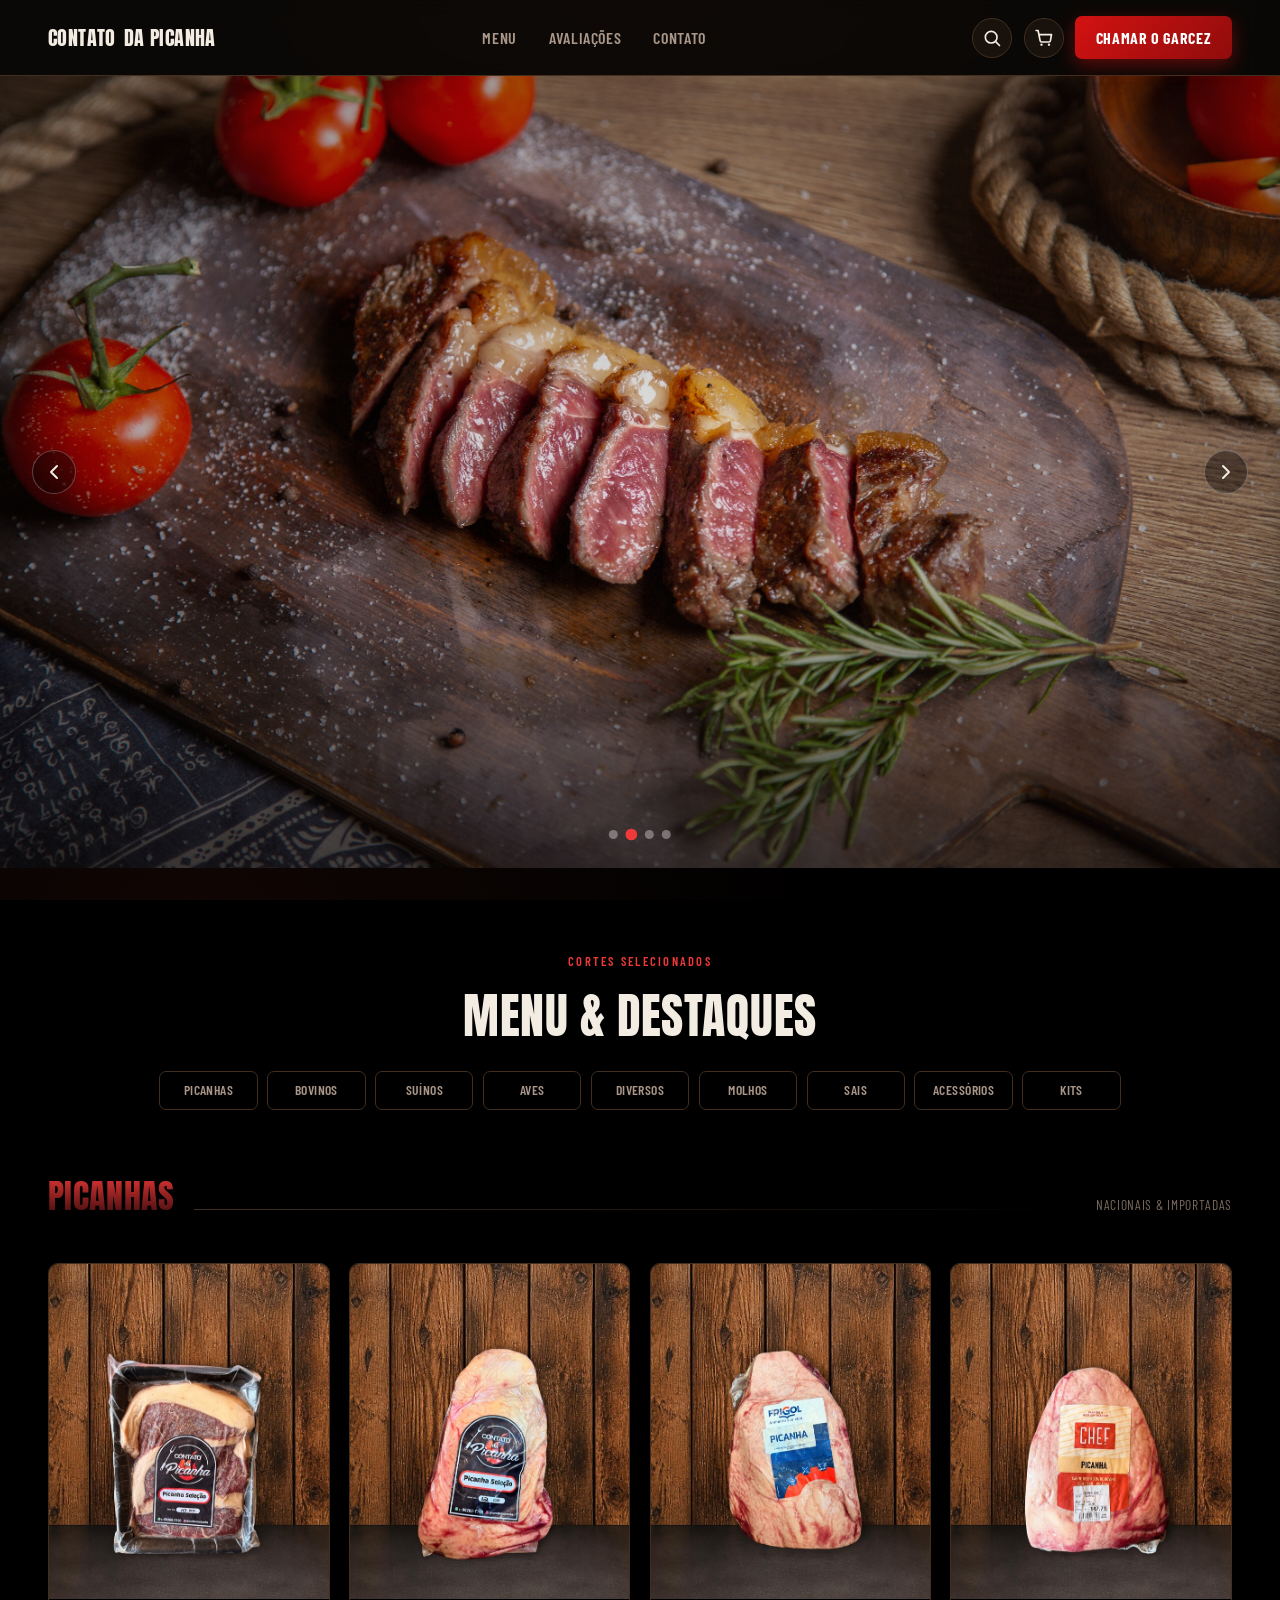
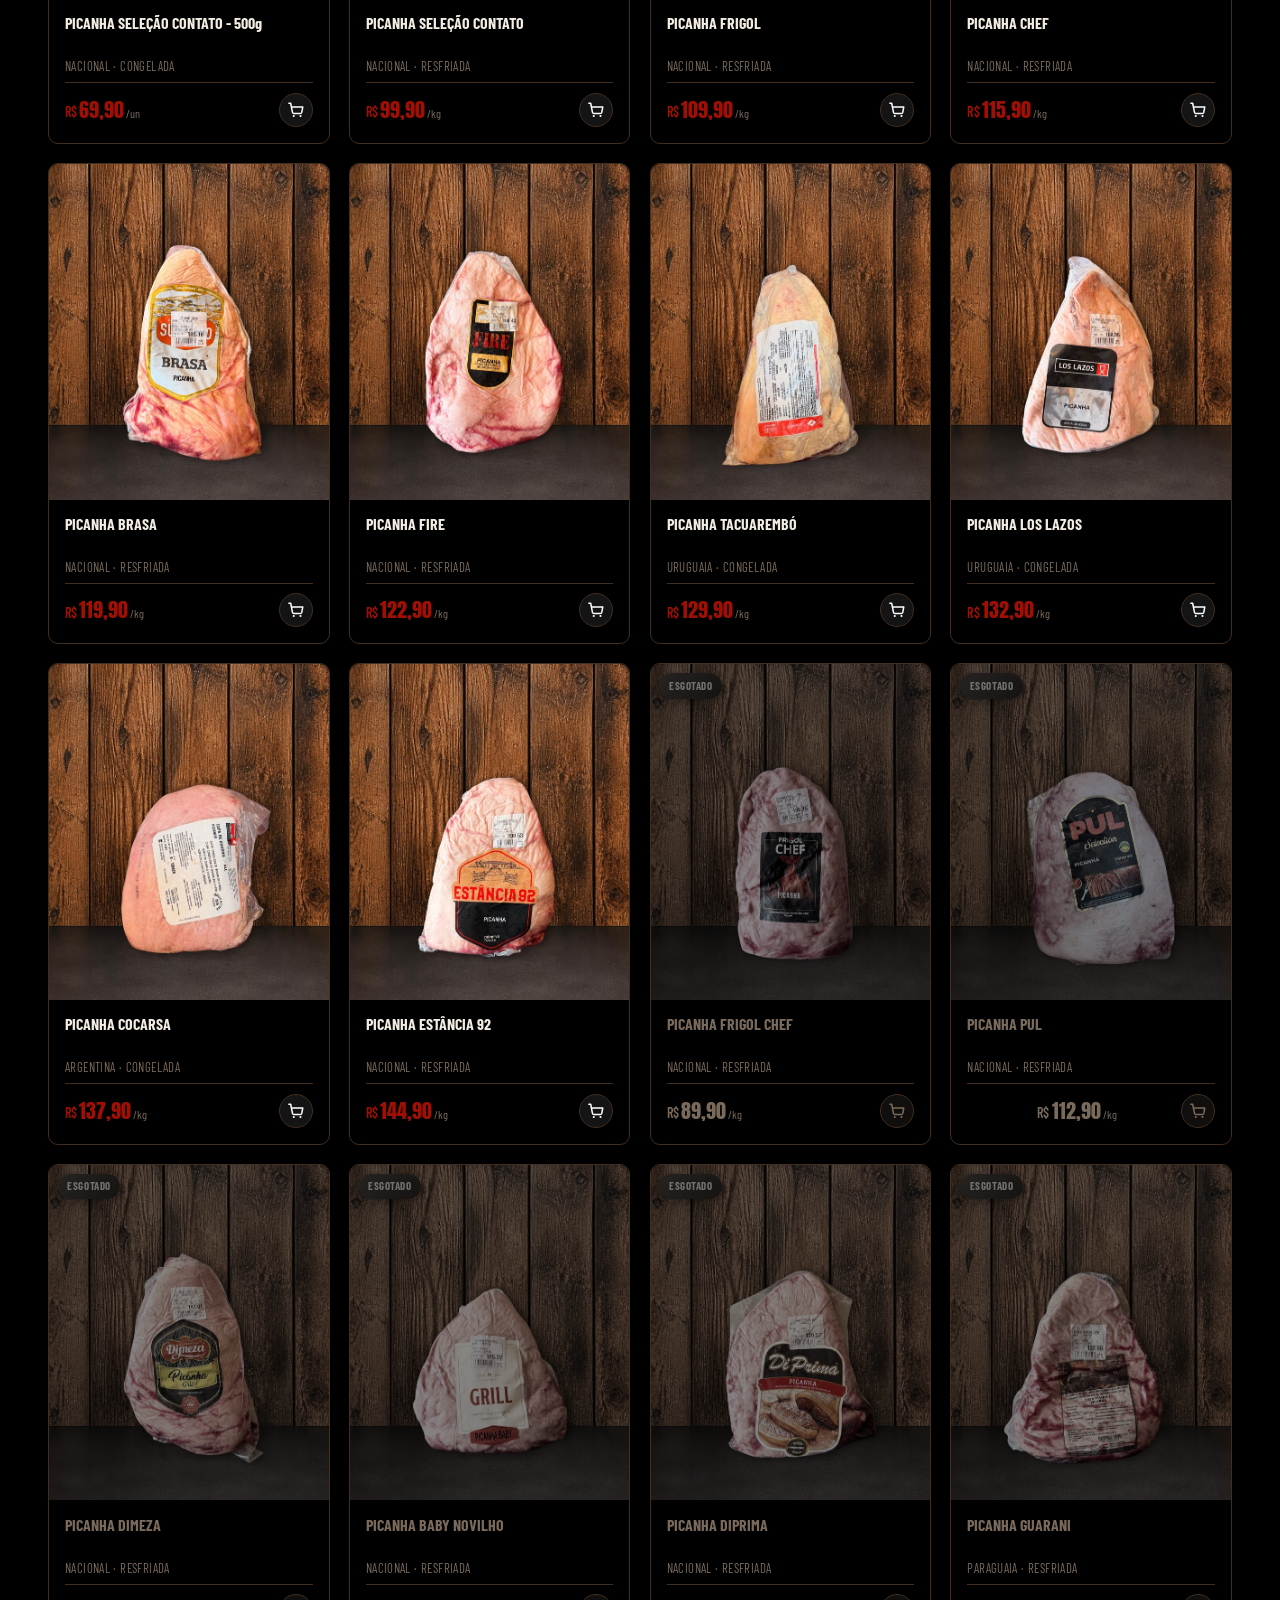
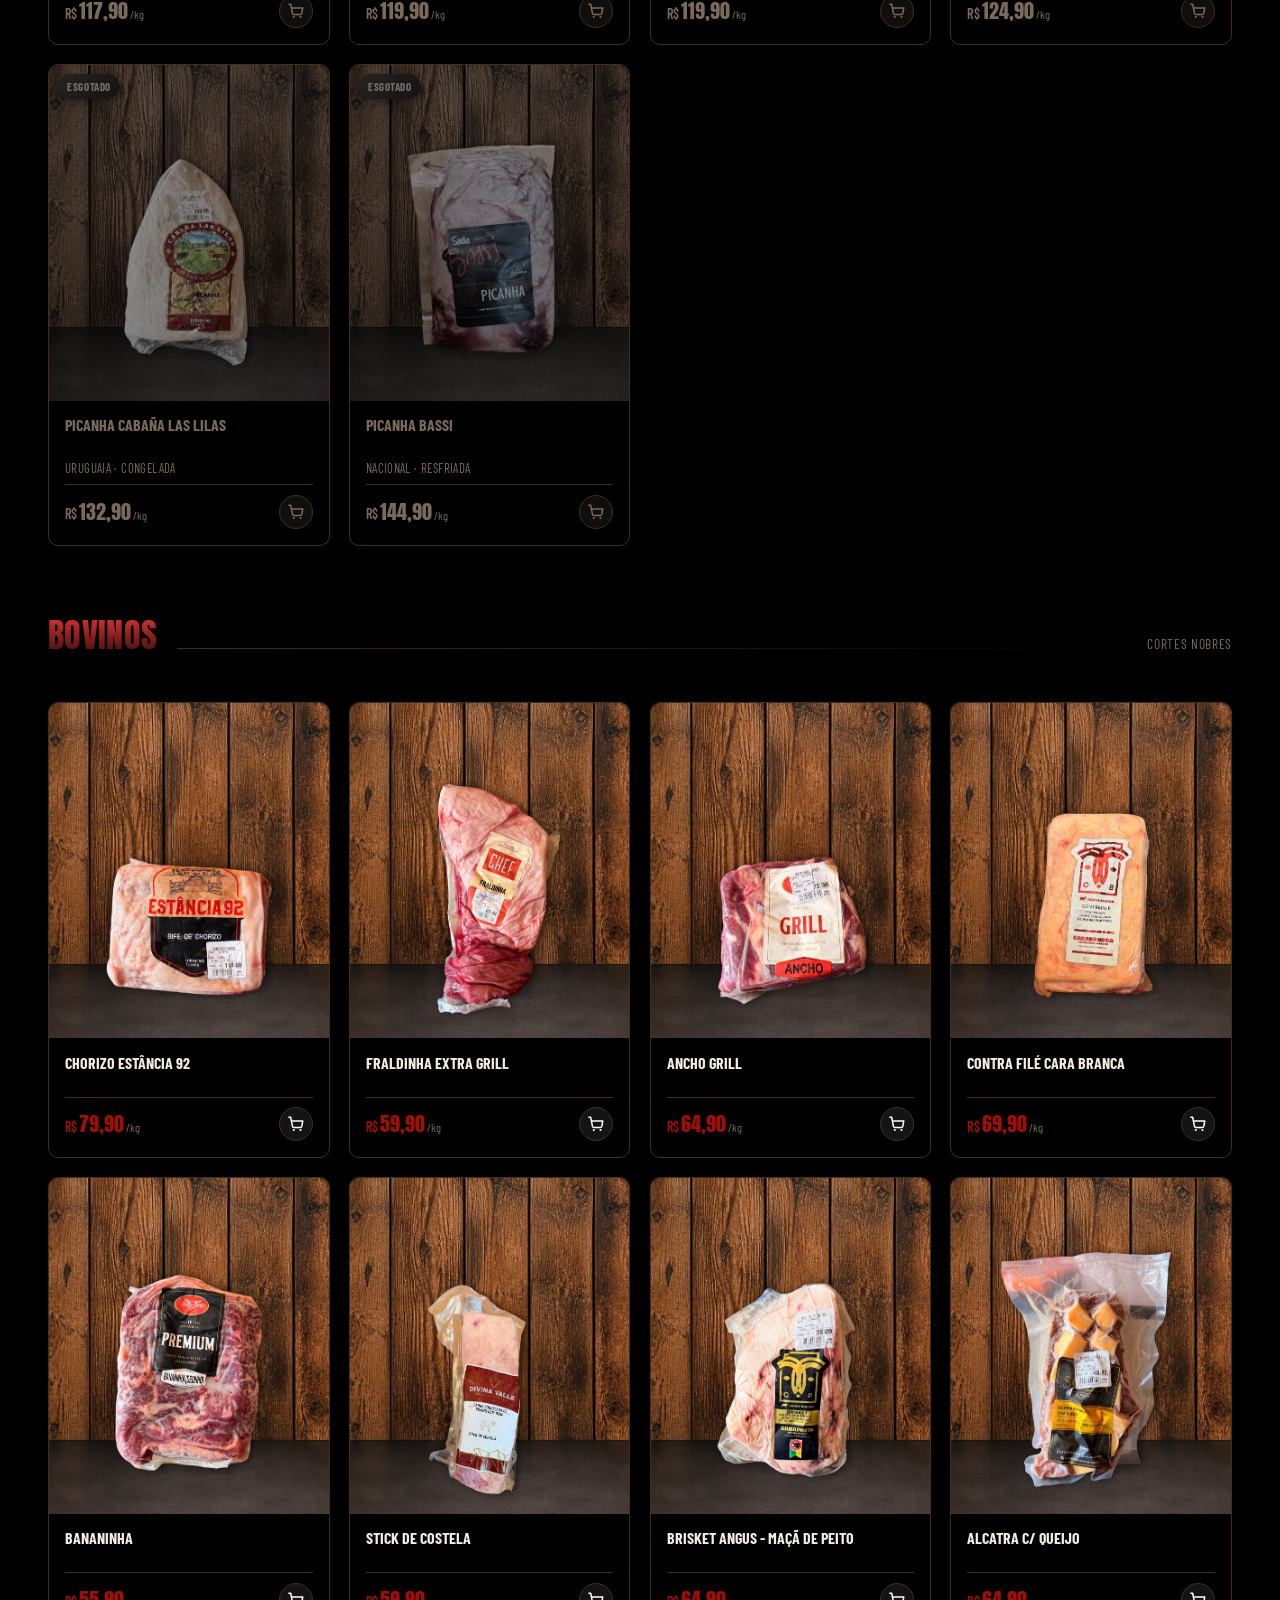
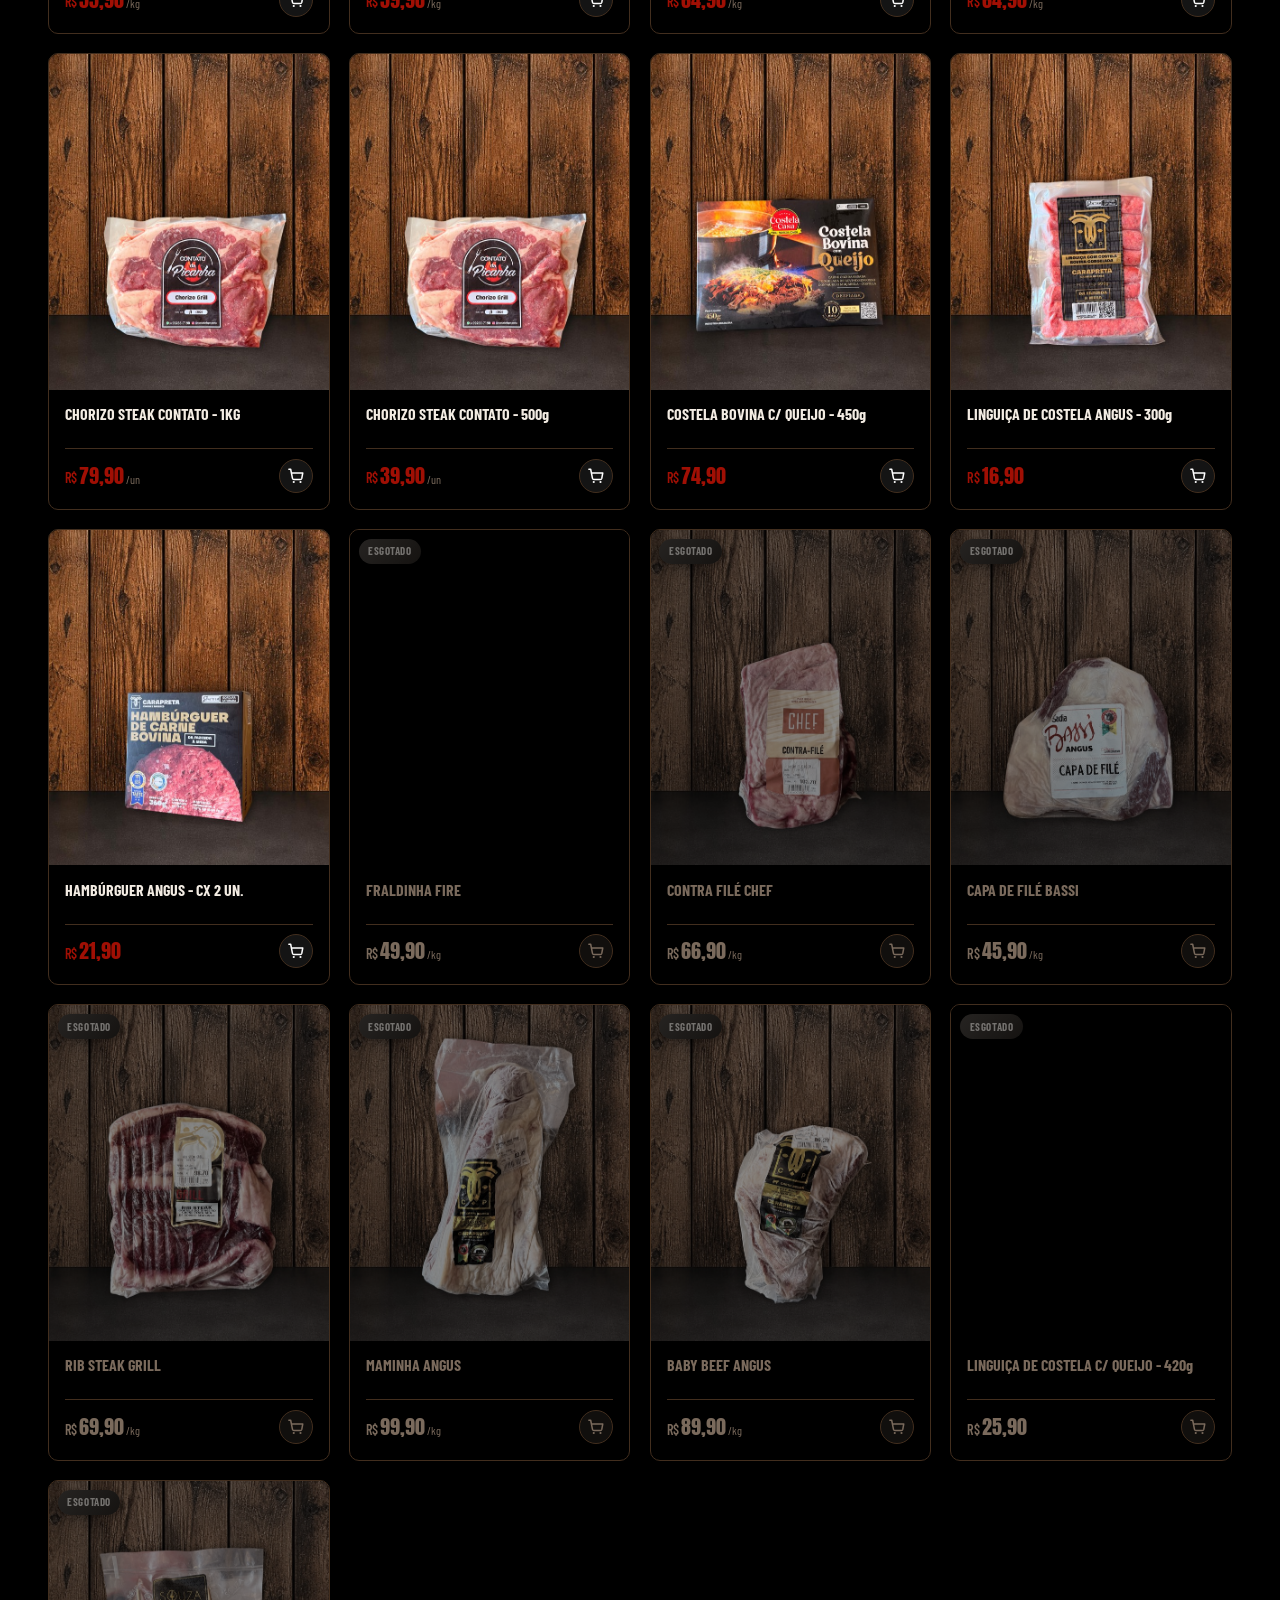
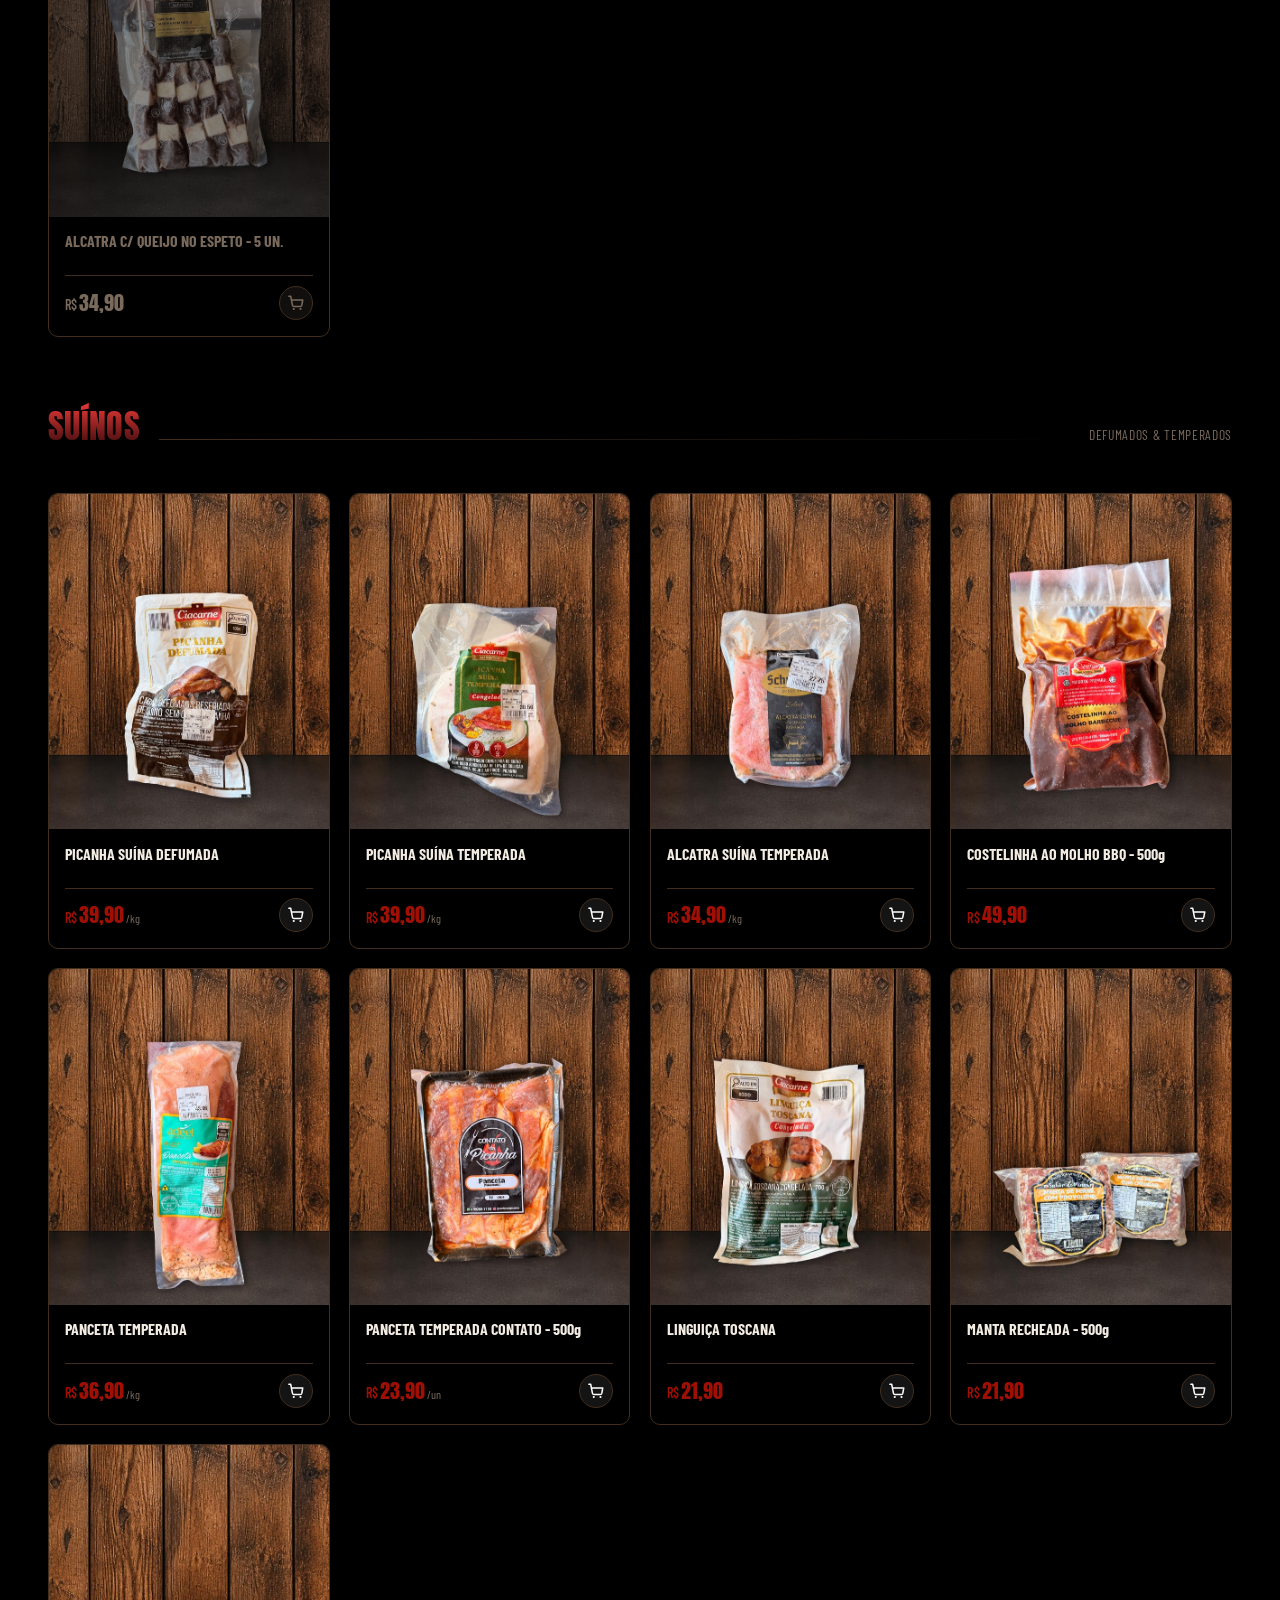
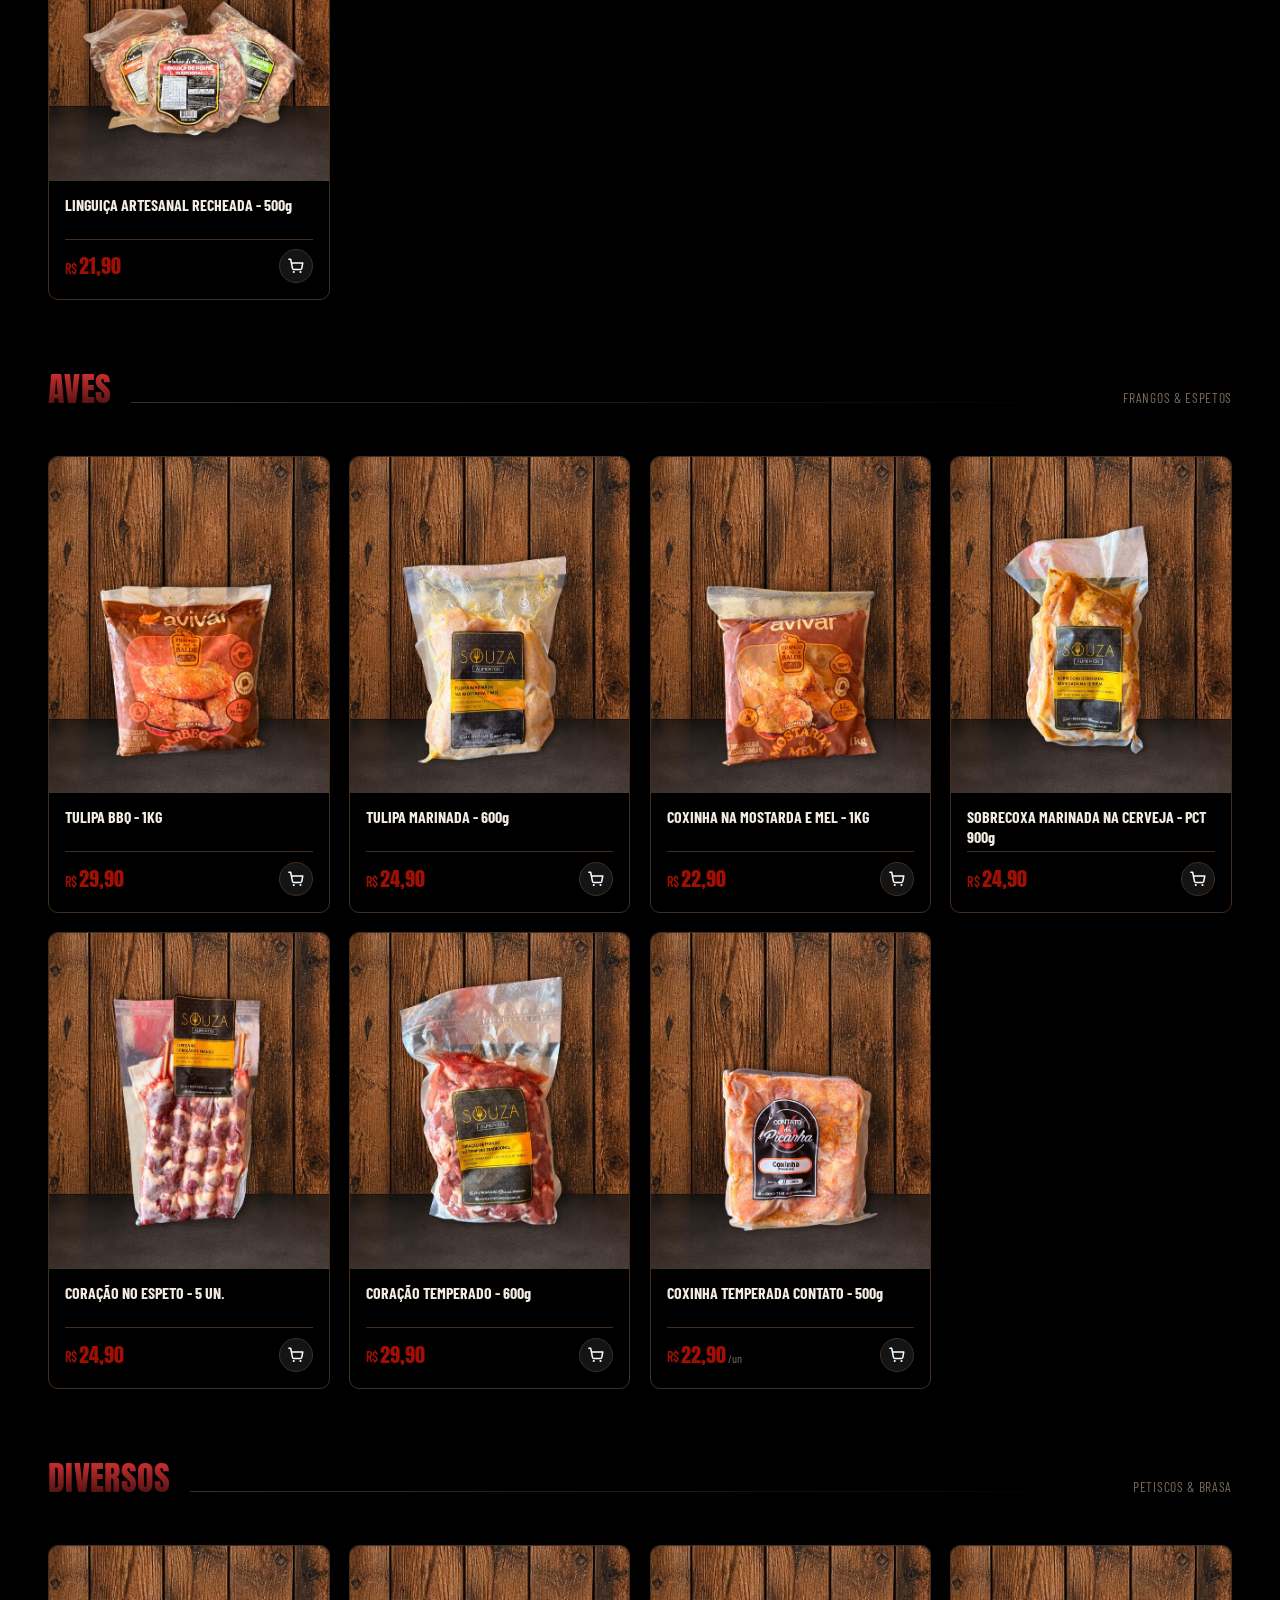
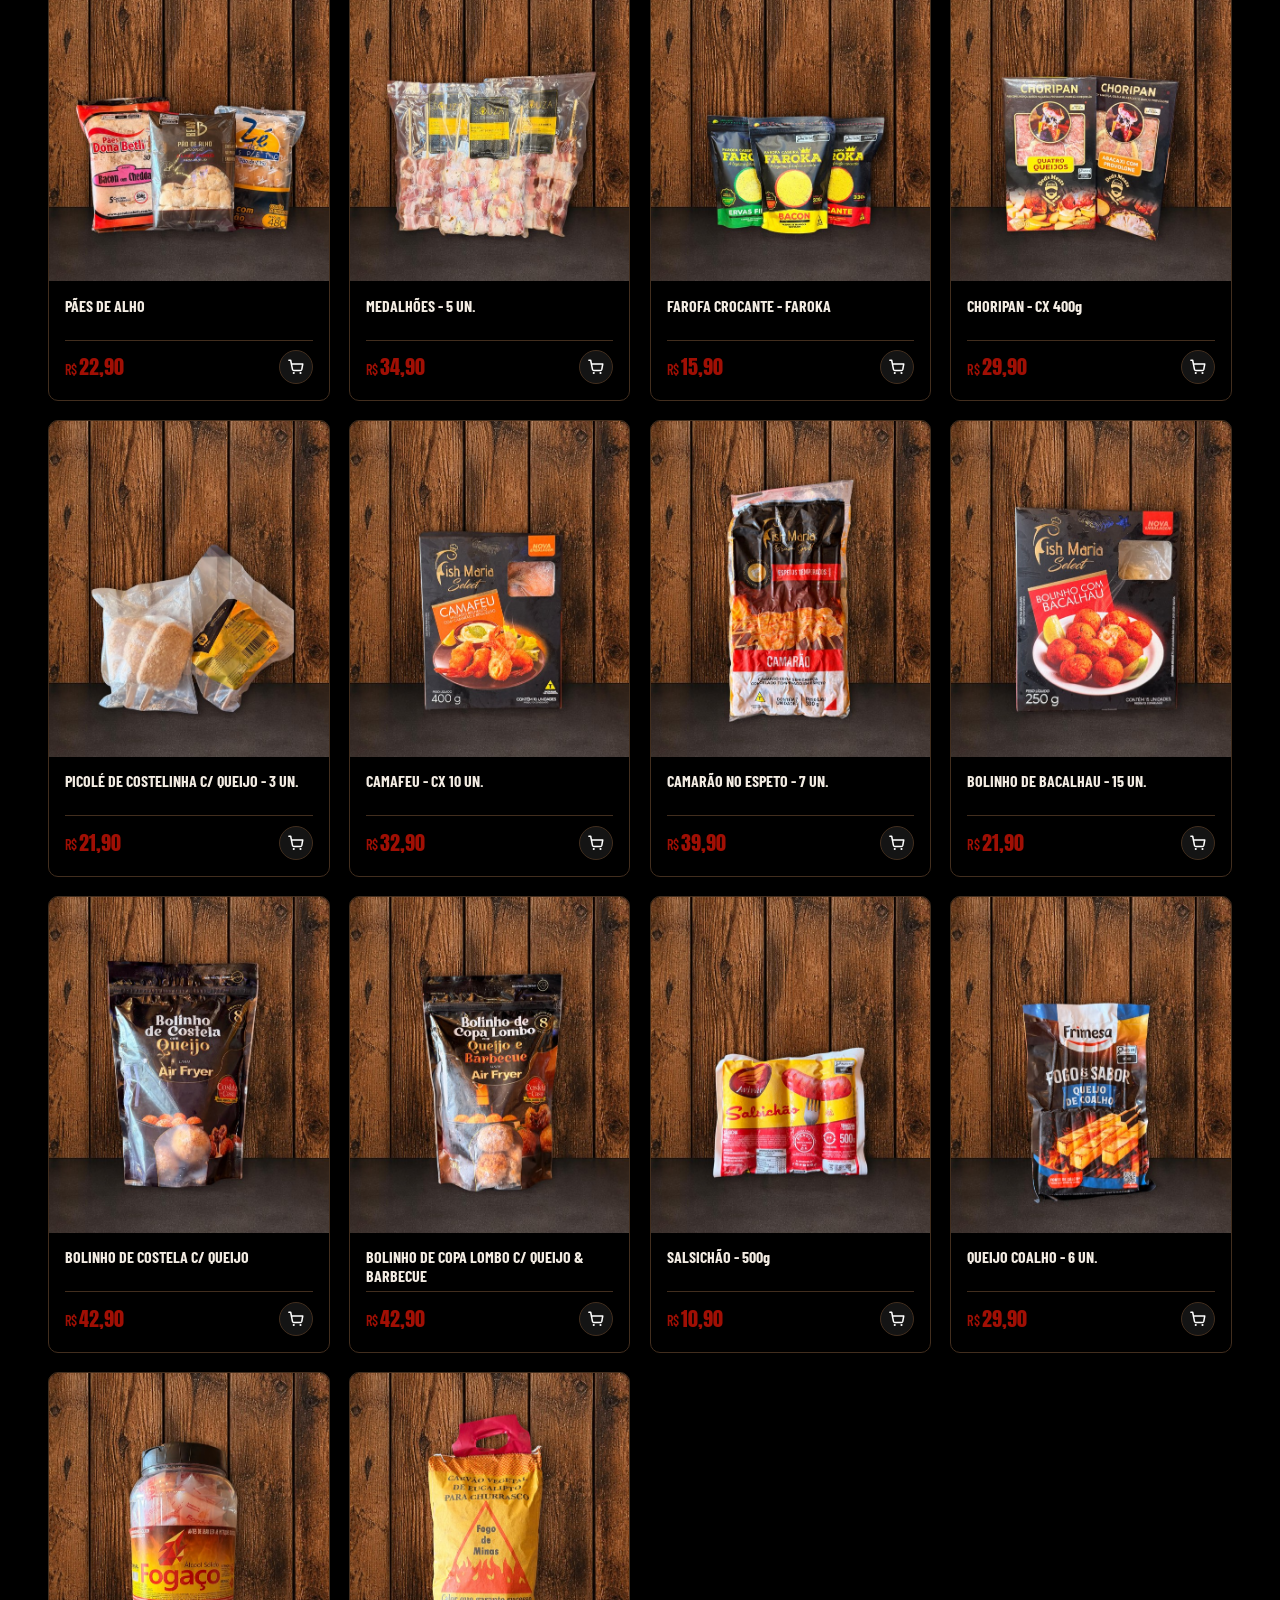
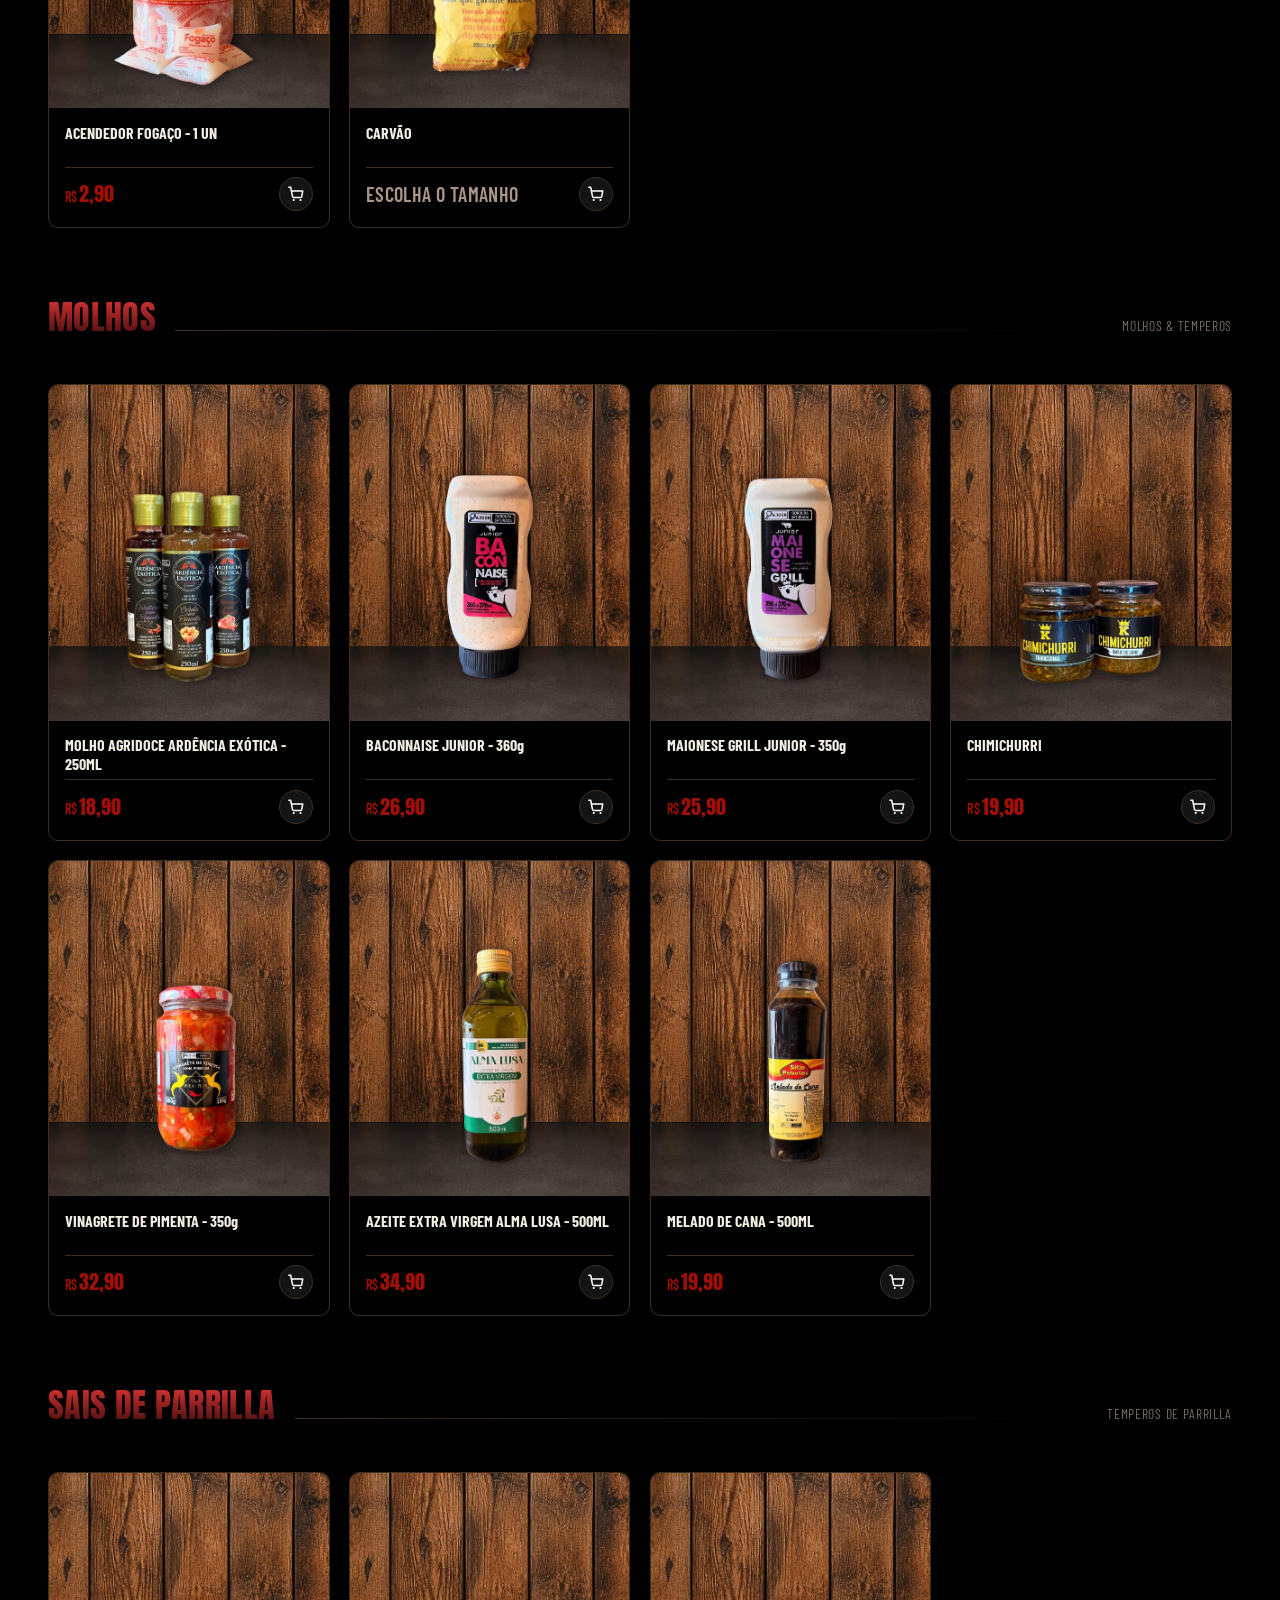
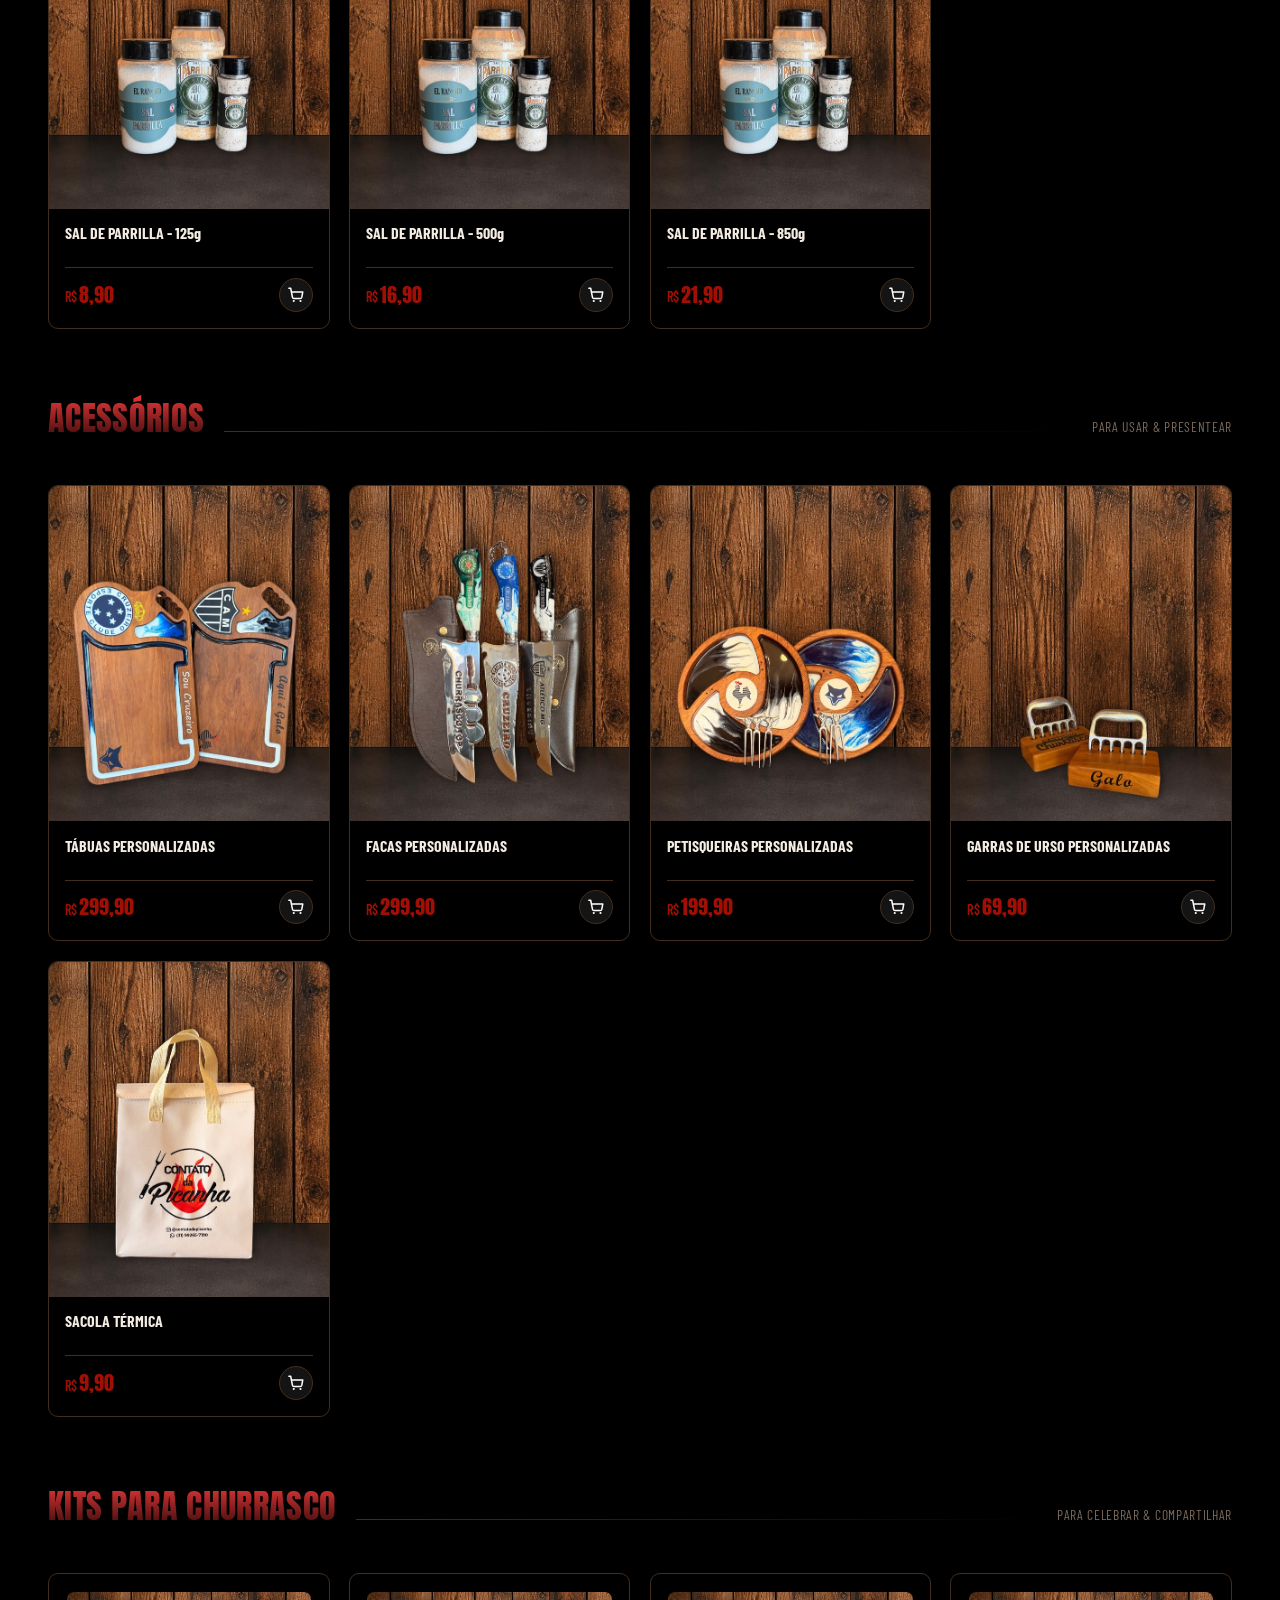
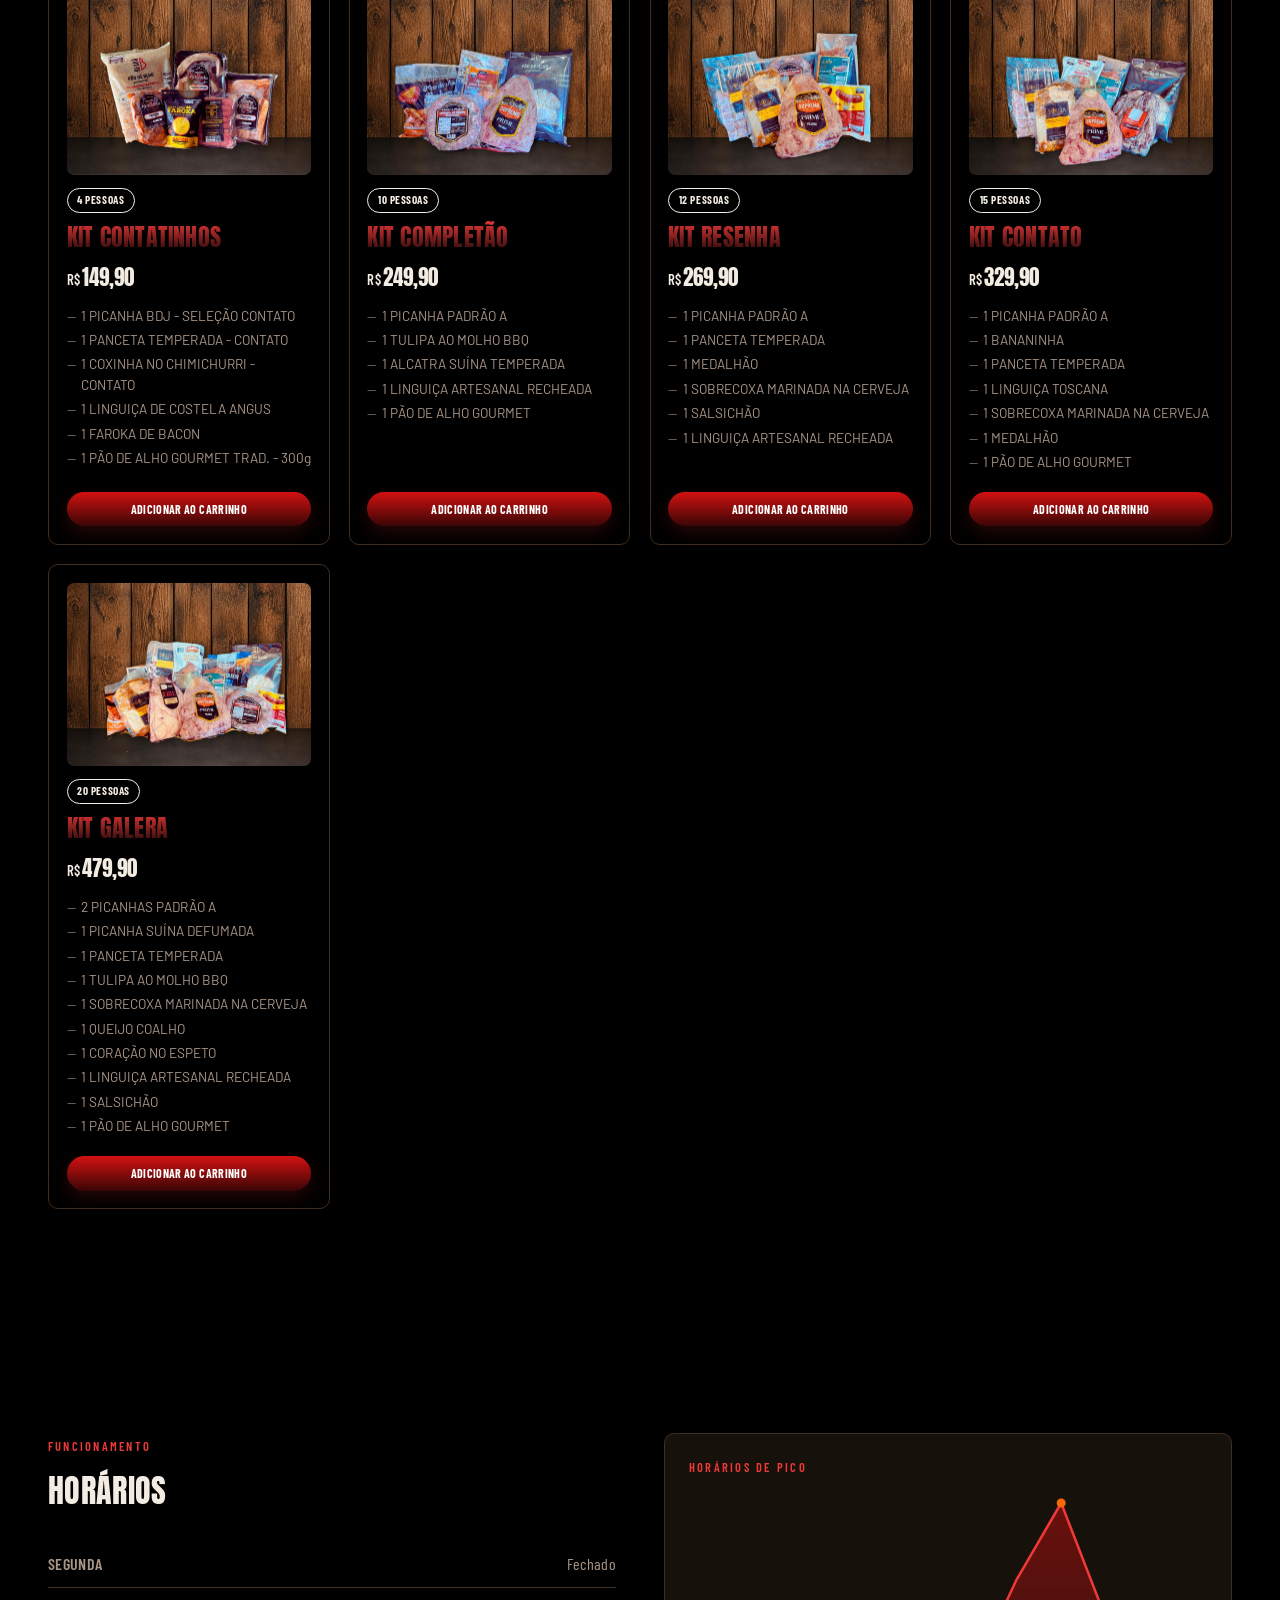
==== index.html @ c5329e10 "atualização de produtos" ====
<!DOCTYPE html>
<html lang="pt-BR">

<head>
  <meta charset="UTF-8">
  <meta name="viewport" content="width=device-width, initial-scale=1.0">
  <title>Contato da Picanha</title>

  <link rel="icon" type="image/png" href="images/favicon.png">
  <link rel="apple-touch-icon" href="images/favicon.png">

  <meta name="description"
    content="Contato da Picanha - os melhores cortes e kits para churrasco em Contagem, MG. Picanha, linguiças, carvão e temperos. Chama o Garcez!">
  <meta property="og:site_name" content="Contato da Picanha">

  <script type="application/ld+json">
  {
    "@context": "https://schema.org",
    "@type": "Organization",
    "name": "Contato da Picanha",
    "url": "https://contatodapicanha.com.br",
    "logo": "https://contatodapicanha.com.br/images/favicon.png"
  }
  </script>

  <link rel="preconnect" href="https://fonts.googleapis.com">
  <link rel="preconnect" href="https://fonts.gstatic.com" crossorigin>
  <link
    href="https://fonts.googleapis.com/css2?family=Anton&family=Barlow+Condensed:wght@400;500;600;700&family=Barlow:wght@400;500;600&display=swap"
    rel="stylesheet">

  <link rel="stylesheet" href="css/style.css">
</head>

<body>

  <div class="grain"></div>

  <header>
    <div class="logo"><span class="logo-emphasis">Contato</span><span>da Picanha</span></div>
    <button class="menu-toggle" id="menuToggle" aria-label="Abrir menu" aria-expanded="false">
      <span></span><span></span><span></span>
    </button>
    <nav>
      <ul id="navList">
        <li><a href="#menu">Menu</a></li>
        <li><a href="#avaliacoes">Avaliações</a></li>
        <li><a href="#contato">Contato</a></li>
      </ul>
    </nav>
  <div class="header-actions">
    <button class="search-toggle" id="searchToggle" aria-label="Buscar produtos">
      <svg viewBox="0 0 24 24" width="20" height="20" fill="none" stroke="currentColor" stroke-width="2" stroke-linecap="round" stroke-linejoin="round" aria-hidden="true"><circle cx="11" cy="11" r="7"/><path d="M21 21l-4.3-4.3"/></svg>
    </button>
    <button class="cart-toggle" id="cartToggle" aria-label="Abrir carrinho">
      <svg viewBox="0 0 24 24" width="20" height="20" fill="none" stroke="currentColor" stroke-width="2" stroke-linecap="round" stroke-linejoin="round" aria-hidden="true"><circle cx="9" cy="20" r="1.4" fill="currentColor" stroke="none"/><circle cx="18" cy="20" r="1.4" fill="currentColor" stroke="none"/><path d="M2.5 3h2.4l2.4 12.2a2 2 0 0 0 2 1.6h8.4a2 2 0 0 0 2-1.6L21 8H6"/></svg>
      <span class="cart-badge" id="cartBadge">0</span>
    </button>
    <a class="nav-cta" href="https://api.whatsapp.com/send?phone=5531992657190" target="_blank" rel="noopener">Chamar o Garcez</a>
  </div>
</header>

  <!-- CARRINHO -->
  <div class="cart-overlay" id="cartOverlay"></div>
  <aside class="cart-drawer" id="cartDrawer" aria-hidden="true">
    <div class="cart-drawer-head">
      <h3>Seu carrinho</h3>
      <button class="cart-close" id="cartClose" aria-label="Fechar carrinho">&times;</button>
    </div>
    <div class="cart-items" id="cartItems"></div>
    <p class="cart-empty" id="cartEmpty">Seu carrinho está vazio. Adicione produtos ou kits pelo menu.</p>
      <div class="cart-footer">
      <div class="cart-total-row"><span id="cartTotalLabel">Total</span><strong id="cartTotal">R$0,00</strong></div>
      <div class="delivery-choice" id="deliveryChoice">
        <span class="delivery-choice-label">Como você quer receber?</span>
        <div class="delivery-choice-options">
          <button type="button" class="delivery-option" data-method="retirada">
            <svg viewBox="0 0 24 24" width="18" height="18" fill="none" stroke="currentColor" stroke-width="2" stroke-linecap="round" stroke-linejoin="round" aria-hidden="true"><path d="M3 9l1.5-5h15L21 9"/><path d="M4 9h16v11H4z"/><path d="M9 20v-6h6v6"/></svg>
            Retirar no local
          </button>
          <button type="button" class="delivery-option" data-method="entrega">
            <svg viewBox="0 0 24 24" width="18" height="18" fill="none" stroke="currentColor" stroke-width="2" stroke-linecap="round" stroke-linejoin="round" aria-hidden="true"><path d="M1 10h13v7H1z"/><path d="M14 13h4l4 3v1h-8z"/><circle cx="6" cy="19" r="1.6"/><circle cx="17" cy="19" r="1.6"/></svg>
            Entrega
          </button>
        </div>
      </div>
      <button type="button" class="btn btn-primary cart-checkout-btn" id="cartCheckoutBtn">Finalizar pedido no
        WhatsApp</button>
    </div>
  </aside>

    <!-- ALERTA: ITENS VENDIDOS POR PESO -->
  <div class="modal-overlay" id="weightAlertOverlay">
    <div class="modal-box">
      <span class="eyebrow">Antes de continuar</span>
      <h3>Itens vendidos por peso (kg)</h3>
            <p class="modal-sub">serão pesados na loja — o valor final de cada item e total do pedido, será calculado após a pesagem.</p>
      <div class="modal-actions">
        <button type="button" class="btn btn-primary" id="weightAlertOk">Entendi</button>
      </div>
    </div>
  </div>

  <!-- CADASTRO RÁPIDO (nome + telefone) -->
  <div class="modal-overlay" id="registerOverlay">
    <div class="modal-box">
      <span class="eyebrow">Só mais um passo</span>
      <h3>Como podemos te chamar?</h3>
      <p class="modal-sub">Precisamos só do seu nome e telefone pra montar seu pedido no WhatsApp.</p>
      <form id="registerForm">
        <label>Nome
          <input type="text" name="registerName" id="registerName" required autocomplete="name">
        </label>
                <label>Telefone / WhatsApp
          <input type="tel" name="registerPhone" id="registerPhone" required autocomplete="tel"
            placeholder="(31) 90000-0000">
        </label>
                <label id="registerAddressGroup" class="register-field-hidden">Endereço para entrega
          <textarea name="registerAddress" id="registerAddress" rows="2"
            placeholder="Rua, número, bairro, cidade, ponto de referência..." autocomplete="off"></textarea>
          <span class="register-address-hint">🚚 Digite seu endereço e enviaremos o valor do frete.</span>
        </label>
        <div class="modal-actions">
          <button type="button" class="btn btn-outline" id="registerCancel">Cancelar</button>
          <button type="submit" class="btn btn-primary">Continuar</button>
        </div>
      </form>
    </div>
  </div>

  <!-- VISUALIZAÇÃO AMPLIADA DO PRODUTO -->
  <div class="modal-overlay product-modal-overlay" id="productModalOverlay">
    <button type="button" class="product-modal-nav-arrow product-modal-nav-prev" id="productModalPrevProduct"
      aria-label="Produto anterior" hidden>
      <svg viewBox="0 0 24 24" width="24" height="24" fill="none" stroke="currentColor" stroke-width="2"
        stroke-linecap="round" stroke-linejoin="round" aria-hidden="true">
        <path d="M15 18l-6-6 6-6" />
      </svg>
    </button>
    <button type="button" class="product-modal-nav-arrow product-modal-nav-next" id="productModalNextProduct"
      aria-label="Próximo produto" hidden>
      <svg viewBox="0 0 24 24" width="24" height="24" fill="none" stroke="currentColor" stroke-width="2"
        stroke-linecap="round" stroke-linejoin="round" aria-hidden="true">
        <path d="M9 18l6-6-6-6" />
      </svg>
    </button>
    <div class="modal-box product-modal-box">
      <button type="button" class="modal-close-x" id="productModalClose" aria-label="Fechar">&times;</button>
      <div class="product-card product-modal-card">
        <div class="product-modal-images" id="productModalImages">
          <div class="product-modal-track" id="productModalTrack">
            <div class="product-media">
              <img class="product-photo" id="productModalImg1" src="" alt="">

              <span class="product-tag" id="productModalTag"></span>
            </div>
            <div class="product-media" id="productModalSlide2">
              <img class="product-photo" id="productModalImg2" src="" alt="">

            </div>
          </div>
          <button type="button" class="product-modal-arrow product-modal-prev" id="productModalPrev"
            aria-label="Imagem anterior">
            <svg viewBox="0 0 24 24" width="18" height="18" fill="none" stroke="currentColor" stroke-width="2"
              stroke-linecap="round" stroke-linejoin="round" aria-hidden="true">
              <path d="M15 18l-6-6 6-6" />
            </svg>
          </button>
          <button type="button" class="product-modal-arrow product-modal-next" id="productModalNext"
            aria-label="Próxima imagem">
            <svg viewBox="0 0 24 24" width="18" height="18" fill="none" stroke="currentColor" stroke-width="2"
              stroke-linecap="round" stroke-linejoin="round" aria-hidden="true">
              <path d="M9 18l6-6-6-6" />
            </svg>
          </button>
          <div class="product-modal-dots" id="productModalDots">
            <button type="button" class="product-modal-dot" data-index="0" aria-label="Ir para imagem 1"></button>
            <button type="button" class="product-modal-dot" data-index="1" aria-label="Ir para imagem 2"></button>
          </div>
        </div>
        <div class="product-body">
          <h4 class="product-name" id="productModalName"></h4>
          <p class="product-modal-desc" id="productModalDesc"></p>
          <p class="product-meta" id="productModalMeta"></p>
          <div class="variant-picker" id="productModalVariants" hidden>
            <div class="variant-group" id="variantBrandGroup">
              <span class="variant-label">Marca</span>
              <div class="variant-options" id="variantBrandOptions"></div>
          </div>
            <div class="variant-group" id="variantFlavorGroup" hidden>
            <div class="variant-label-row">
              <span class="variant-label" id="variantFlavorLabel">Sabor</span>
              <div class="variant-step-nav">
                <button type="button" class="variant-step-btn" id="variantFlavorPrev" aria-label="Sabor anterior">
                  <svg viewBox="0 0 24 24" width="15" height="15" fill="none" stroke="currentColor" stroke-width="2.6" stroke-linecap="round" stroke-linejoin="round" aria-hidden="true"><path d="M15 18l-6-6 6-6"/></svg>
                </button>
                <button type="button" class="variant-step-btn" id="variantFlavorNext" aria-label="Próximo sabor">
                  <svg viewBox="0 0 24 24" width="15" height="15" fill="none" stroke="currentColor" stroke-width="2.6" stroke-linecap="round" stroke-linejoin="round" aria-hidden="true"><path d="M9 18l6-6-6-6"/></svg>
                </button>
              </div>
            </div>
            <div class="variant-options" id="variantFlavorOptions"></div>
          </div>
        </div>
          <div class="product-footer">
            <span class="product-price" id="productModalPrice"></span>
            <button type="button" class="product-cta" id="productModalAddBtn" aria-label="Adicionar ao carrinho">
              <svg viewBox="0 0 24 24" width="18" height="18" fill="none" stroke="currentColor" stroke-width="2"
                stroke-linecap="round" stroke-linejoin="round" aria-hidden="true">
                <circle cx="9" cy="20" r="1.4" fill="currentColor" stroke="none" />
                <circle cx="18" cy="20" r="1.4" fill="currentColor" stroke="none" />
                <path d="M2.5 3h2.4l2.4 12.2a2 2 0 0 0 2 1.6h8.4a2 2 0 0 0 2-1.6L21 8H6" />
              </svg>
            </button>
          </div>
        </div>
      </div>
    </div>
  </div>

  <!-- VISUALIZAÇÃO AMPLIADA DO KIT -->
  <div class="modal-overlay kit-modal-overlay" id="kitModalOverlay">
    <button type="button" class="product-modal-nav-arrow product-modal-nav-prev" id="kitModalPrevKit"
      aria-label="Kit anterior">
      <svg viewBox="0 0 24 24" width="24" height="24" fill="none" stroke="currentColor" stroke-width="2"
        stroke-linecap="round" stroke-linejoin="round" aria-hidden="true">
        <path d="M15 18l-6-6 6-6" />
      </svg>
    </button>
    <button type="button" class="product-modal-nav-arrow product-modal-nav-next" id="kitModalNextKit"
      aria-label="Próximo kit">
      <svg viewBox="0 0 24 24" width="24" height="24" fill="none" stroke="currentColor" stroke-width="2"
        stroke-linecap="round" stroke-linejoin="round" aria-hidden="true">
        <path d="M9 18l6-6-6-6" />
      </svg>
    </button>
    <div class="modal-box product-modal-box kit-modal-box">
      <button type="button" class="modal-close-x" id="kitModalClose" aria-label="Fechar">&times;</button>
      <div class="product-card product-modal-card">
        <div class="product-media kit-modal-media">
          <img class="product-photo" id="kitModalImg" src="" alt="">
          <span class="product-flame" aria-hidden="true">🔥</span>
        </div>
        <div class="product-body">
          <span class="kit-people" id="kitModalPeople"></span>
          <h4 class="product-name kit-modal-name" id="kitModalName"></h4>
          <ul class="kit-modal-list" id="kitModalList"></ul>
          <div class="product-footer">
            <span class="kit-price" id="kitModalPrice"></span>
            <button type="button" class="kit-cta kit-modal-add-btn" id="kitModalAddBtn">Adicionar ao carrinho</button>
          </div>
        </div>
      </div>
    </div>
  </div>

  <!-- BUSCA -->
<div class="search-overlay" id="searchOverlay">
  <div class="search-box">
    <button type="button" class="search-close-x" id="searchClose" aria-label="Fechar busca">&times;</button>
      <div class="search-input-wrap">
        <svg viewBox="0 0 24 24" width="20" height="20" fill="none" stroke="currentColor" stroke-width="2"
          stroke-linecap="round" stroke-linejoin="round" aria-hidden="true">
          <circle cx="11" cy="11" r="7" />
          <path d="M21 21l-4.3-4.3" />
        </svg>
        <input type="text" id="searchInput" class="search-input"
          placeholder="Buscar produto (ex.: fraldinha, carvão, pão de alho...)" autocomplete="off">
      </div>
      <div class="search-results" id="searchResults">
        <p class="search-hint">Digite para buscar em todo o cardápio.</p>
      </div>
    </div>
  </div>

  <section class="hero-banner">
    <div class="hero-banner-track" id="heroBannerTrack">
      <div class="hero-banner-slide">
        <img src="images/banner/banner-1.jpg" alt="Contato da Picanha" loading="eager">
      </div>
      <div class="hero-banner-slide">
        <img src="images/banner/banner-2.jpg" alt="Contato da Picanha" loading="lazy">
      </div>
      <div class="hero-banner-slide">
        <img src="images/banner/banner-3.jpg" alt="Contato da Picanha" loading="lazy">
      </div>
      <div class="hero-banner-slide">
        <img src="images/banner/banner-4.jpg" alt="Contato da Picanha" loading="lazy">
      </div>
    </div>
    <div class="hero-banner-overlay"></div>

    <button type="button" class="hero-banner-arrow hero-banner-prev" id="heroBannerPrev" aria-label="Imagem anterior">
      <svg viewBox="0 0 24 24" width="24" height="24" fill="none" stroke="currentColor" stroke-width="2"
        stroke-linecap="round" stroke-linejoin="round" aria-hidden="true">
        <path d="M15 18l-6-6 6-6" />
      </svg>
    </button>
    <button type="button" class="hero-banner-arrow hero-banner-next" id="heroBannerNext" aria-label="Próxima imagem">
      <svg viewBox="0 0 24 24" width="24" height="24" fill="none" stroke="currentColor" stroke-width="2"
        stroke-linecap="round" stroke-linejoin="round" aria-hidden="true">
        <path d="M9 18l6-6-6-6" />
      </svg>
    </button>

    <div class="hero-banner-dots" id="heroBannerDots">
      <button type="button" class="hero-banner-dot active" data-index="0" aria-label="Ir para imagem 1"></button>
      <button type="button" class="hero-banner-dot" data-index="1" aria-label="Ir para imagem 2"></button>
      <button type="button" class="hero-banner-dot" data-index="2" aria-label="Ir para imagem 3"></button>
      <button type="button" class="hero-banner-dot" data-index="3" aria-label="Ir para imagem 4"></button>
    </div>

  </section>

  <section id="menu" class="reveal">
    <div class="section-head">
      <span class="eyebrow">Cortes selecionados</span>
      <h2>Menu &amp; Destaques</h2>
    </div>

    <div class="cat-nav">
      <a href="#cat-picanhas">Picanhas</a>
      <a href="#cat-bovinos">Bovinos</a>
      <a href="#cat-suinos">Suínos</a>
      <a href="#cat-aves">Aves</a>
      <a href="#cat-diversos">Diversos</a>
      <a href="#cat-molhos">Molhos</a>
      <a href="#cat-sais">Sais</a>
      <a href="#cat-acessorios">Acessórios</a>
      <a href="#cat-kits">Kits</a> 
    </div>

    <div class="menu-categories">

      <!-- PICANHAS DA SEMANA -->
      <div class="category-block" id="cat-picanhas">
        <div class="category-title">
          <h3>Picanhas</h3>
          <div class="rule"></div>
          <span class="cat-count">Nacionais &amp; Importadas</span>
        </div>
        <div class="cards-grid" data-category="picanhas">

          <div class="product-card" data-key="picanhas:selecao-contato">
            <div class="product-media">
              <img class="product-photo" src="images/products/picanhas/selecao-contato.jpg"
               alt="Seleção Contato" loading="lazy">
               <span class="product-tag">Promoção</span>
            </div>
            <div class="product-body">
              <h4 class="product-name">Seleção Contato</h4>
              <p class="product-meta">Nacional · Resfriada</p>
              <div class="product-footer">
                <span class="product-price"><small>R$</small>99,90<em>/kg</em></span>
                <button type="button" class="product-cta add-cart-btn" aria-label="Adicionar ao carrinho">
                  <svg viewBox="0 0 24 24" width="18" height="18" fill="none" stroke="currentColor" stroke-width="2"
                    stroke-linecap="round" stroke-linejoin="round" aria-hidden="true">
                    <circle cx="9" cy="20" r="1.4" fill="currentColor" stroke="none" />
                    <circle cx="18" cy="20" r="1.4" fill="currentColor" stroke="none" />
                    <path d="M2.5 3h2.4l2.4 12.2a2 2 0 0 0 2 1.6h8.4a2 2 0 0 0 2-1.6L21 8H6" />
                  </svg>
                </button>
              </div>
            </div>
          </div>

          <div class="product-card" data-key="picanhas:frigol-chef">
            <div class="product-media">
              <img class="product-photo" src="images/products/picanhas/frigol-chef.jpg"
               alt="Frigol Chef" loading="lazy">
               <span class="product-tag">Promoção</span>
            </div>
            <div class="product-body">
              <h4 class="product-name">Frigol Chef</h4>
              <p class="product-meta">Nacional · Resfriada</p>
              <div class="product-footer">
                <span class="product-price"><small>R$</small>89,90<em>/kg</em></span>
                <button type="button" class="product-cta add-cart-btn" aria-label="Adicionar ao carrinho">
                  <svg viewBox="0 0 24 24" width="18" height="18" fill="none" stroke="currentColor" stroke-width="2"
                    stroke-linecap="round" stroke-linejoin="round" aria-hidden="true">
                    <circle cx="9" cy="20" r="1.4" fill="currentColor" stroke="none" />
                    <circle cx="18" cy="20" r="1.4" fill="currentColor" stroke="none" />
                    <path d="M2.5 3h2.4l2.4 12.2a2 2 0 0 0 2 1.6h8.4a2 2 0 0 0 2-1.6L21 8H6" />
                  </svg>
                </button>
              </div>
            </div>
          </div>

          <div class="product-card" data-key="picanhas:pul">
            <div class="product-media">
              <img class="product-photo" src="images/products/picanhas/pul.jpg"
               alt="Pul" loading="lazy">
               <span class="product-tag">Promoção</span>
            </div>
            <div class="product-body">
              <h4 class="product-name">Pul</h4>
              <p class="product-meta">Nacional · Resfriada</p>
              <div class="product-footer">
                <span class="product-price-old"></span>
                <span class="product-price"><small>R$</small>109,90<em>/kg</em></span>
                <button type="button" class="product-cta add-cart-btn" aria-label="Adicionar ao carrinho">
                  <svg viewBox="0 0 24 24" width="18" height="18" fill="none" stroke="currentColor" stroke-width="2"
                    stroke-linecap="round" stroke-linejoin="round" aria-hidden="true">
                    <circle cx="9" cy="20" r="1.4" fill="currentColor" stroke="none" />
                    <circle cx="18" cy="20" r="1.4" fill="currentColor" stroke="none" />
                    <path d="M2.5 3h2.4l2.4 12.2a2 2 0 0 0 2 1.6h8.4a2 2 0 0 0 2-1.6L21 8H6" />
                  </svg>
                </button>
              </div>
            </div>
          </div>

          <div class="product-card" data-key="picanhas:chef">
            <div class="product-media">
              <img class="product-photo" src="images/products/picanhas/chef.jpg"
               alt="Chef" loading="lazy">
               <span class="product-tag">Promoção</span>
            </div>
            <div class="product-body">
              <h4 class="product-name">Chef</h4>
              <p class="product-meta">Nacional · Resfriada</p>
              <div class="product-footer">
                <span class="product-price"><small>R$</small>109,90<em>/kg</em></span>
                <button type="button" class="product-cta add-cart-btn" aria-label="Adicionar ao carrinho">
                  <svg viewBox="0 0 24 24" width="18" height="18" fill="none" stroke="currentColor" stroke-width="2"
                    stroke-linecap="round" stroke-linejoin="round" aria-hidden="true">
                    <circle cx="9" cy="20" r="1.4" fill="currentColor" stroke="none" />
                    <circle cx="18" cy="20" r="1.4" fill="currentColor" stroke="none" />
                    <path d="M2.5 3h2.4l2.4 12.2a2 2 0 0 0 2 1.6h8.4a2 2 0 0 0 2-1.6L21 8H6" />
                  </svg>
                </button>
              </div>
            </div>
          </div>

          <div class="product-card" data-key="picanhas:estancia-92">
            <div class="product-media">
              <img class="product-photo" src="images/products/picanhas/estancia-92.jpg"
               alt="Estância 92" loading="lazy">
               <span class="product-tag">Promoção</span>
            </div>
            <div class="product-body">
              <h4 class="product-name">Estância 92</h4>
              <p class="product-meta">Nacional · Resfriada</p>
              <div class="product-footer">
                <span class="product-price"><small>R$</small>139,90<em>/kg</em></span>
                <button type="button" class="product-cta add-cart-btn" aria-label="Adicionar ao carrinho">
                  <svg viewBox="0 0 24 24" width="18" height="18" fill="none" stroke="currentColor" stroke-width="2"
                    stroke-linecap="round" stroke-linejoin="round" aria-hidden="true">
                    <circle cx="9" cy="20" r="1.4" fill="currentColor" stroke="none" />
                    <circle cx="18" cy="20" r="1.4" fill="currentColor" stroke="none" />
                    <path d="M2.5 3h2.4l2.4 12.2a2 2 0 0 0 2 1.6h8.4a2 2 0 0 0 2-1.6L21 8H6" />
                  </svg>
                </button>
              </div>
            </div>
          </div>

          <div class="product-card" data-key="picanhas:bassi">
            <div class="product-media">
              <img class="product-photo" src="images/products/picanhas/bassi.jpg"
               alt="Bassi" loading="lazy">
               <span class="product-tag">Promoção</span>
            </div>
            <div class="product-body">
              <h4 class="product-name">Bassi</h4>
              <p class="product-meta">Nacional · Resfriada</p>
              <div class="product-footer">
                <span class="product-price"><small>R$</small>144,90<em>/kg</em></span>
                <button type="button" class="product-cta add-cart-btn" aria-label="Adicionar ao carrinho">
                  <svg viewBox="0 0 24 24" width="18" height="18" fill="none" stroke="currentColor" stroke-width="2"
                    stroke-linecap="round" stroke-linejoin="round" aria-hidden="true">
                    <circle cx="9" cy="20" r="1.4" fill="currentColor" stroke="none" />
                    <circle cx="18" cy="20" r="1.4" fill="currentColor" stroke="none" />
                    <path d="M2.5 3h2.4l2.4 12.2a2 2 0 0 0 2 1.6h8.4a2 2 0 0 0 2-1.6L21 8H6" />
                  </svg>
                </button>
              </div>
            </div>
          </div>

          <div class="product-card" data-key="picanhas:frigol">
            <div class="product-media">
              <img class="product-photo" src="images/products/picanhas/frigol.jpg"
               alt="Frigol" loading="lazy">
               <span class="product-tag">Promoção</span>
            </div>
            <div class="product-body">
              <h4 class="product-name">Frigol</h4>
              <p class="product-meta">Nacional · Resfriada</p>
              <div class="product-footer">
                <span class="product-price"><small>R$</small>89,90<em>/kg</em></span>
                <button type="button" class="product-cta add-cart-btn" aria-label="Adicionar ao carrinho">
                  <svg viewBox="0 0 24 24" width="18" height="18" fill="none" stroke="currentColor" stroke-width="2"
                    stroke-linecap="round" stroke-linejoin="round" aria-hidden="true">
                    <circle cx="9" cy="20" r="1.4" fill="currentColor" stroke="none" />
                    <circle cx="18" cy="20" r="1.4" fill="currentColor" stroke="none" />
                    <path d="M2.5 3h2.4l2.4 12.2a2 2 0 0 0 2 1.6h8.4a2 2 0 0 0 2-1.6L21 8H6" />
                  </svg>
                </button>
              </div>
            </div>
          </div>

          <div class="product-card" data-key="picanhas:brasa">
            <div class="product-media">
              <img class="product-photo" src="images/products/picanhas/brasa.jpg"
               alt="Brasa" loading="lazy">
               <span class="product-tag">Promoção</span>
            </div>
            <div class="product-body">
              <h4 class="product-name">Brasa</h4>
              <p class="product-meta">Nacional · Resfriada</p>
              <div class="product-footer">
                <span class="product-price"><small>R$</small>114,90<em>/kg</em></span>
                <button type="button" class="product-cta add-cart-btn" aria-label="Adicionar ao carrinho">
                  <svg viewBox="0 0 24 24" width="18" height="18" fill="none" stroke="currentColor" stroke-width="2"
                    stroke-linecap="round" stroke-linejoin="round" aria-hidden="true">
                    <circle cx="9" cy="20" r="1.4" fill="currentColor" stroke="none" />
                    <circle cx="18" cy="20" r="1.4" fill="currentColor" stroke="none" />
                    <path d="M2.5 3h2.4l2.4 12.2a2 2 0 0 0 2 1.6h8.4a2 2 0 0 0 2-1.6L21 8H6" />
                  </svg>
                </button>
              </div>
            </div>
          </div>

          <div class="product-card" data-key="picanhas:dimeza">
            <div class="product-media">
              <img class="product-photo" src="images/products/picanhas/dimeza.jpg"
               alt="Dimeza" loading="lazy">
               <span class="product-tag">Promoção</span>
            </div>
            <div class="product-body">
              <h4 class="product-name">Dimeza</h4>
              <p class="product-meta">Nacional · Resfriada</p>
              <div class="product-footer">
                <span class="product-price"><small>R$</small>117,90<em>/kg</em></span>
                <button type="button" class="product-cta add-cart-btn" aria-label="Adicionar ao carrinho">
                  <svg viewBox="0 0 24 24" width="18" height="18" fill="none" stroke="currentColor" stroke-width="2"
                    stroke-linecap="round" stroke-linejoin="round" aria-hidden="true">
                    <circle cx="9" cy="20" r="1.4" fill="currentColor" stroke="none" />
                    <circle cx="18" cy="20" r="1.4" fill="currentColor" stroke="none" />
                    <path d="M2.5 3h2.4l2.4 12.2a2 2 0 0 0 2 1.6h8.4a2 2 0 0 0 2-1.6L21 8H6" />
                  </svg>
                </button>
              </div>
            </div>
          </div>

          <div class="product-card" data-key="picanhas:fire">
            <div class="product-media">
              <img class="product-photo" src="images/products/picanhas/fire.jpg"
               alt="Fire" loading="lazy">
               <span class="product-tag">Promoção</span>
            </div>
            <div class="product-body">
              <h4 class="product-name">Fire</h4>
              <p class="product-meta">Nacional · Resfriada</p>
              <div class="product-footer">
                <span class="product-price"><small>R$</small>119,90<em>/kg</em></span>
                <button type="button" class="product-cta add-cart-btn" aria-label="Adicionar ao carrinho">
                  <svg viewBox="0 0 24 24" width="18" height="18" fill="none" stroke="currentColor" stroke-width="2"
                    stroke-linecap="round" stroke-linejoin="round" aria-hidden="true">
                    <circle cx="9" cy="20" r="1.4" fill="currentColor" stroke="none" />
                    <circle cx="18" cy="20" r="1.4" fill="currentColor" stroke="none" />
                    <path d="M2.5 3h2.4l2.4 12.2a2 2 0 0 0 2 1.6h8.4a2 2 0 0 0 2-1.6L21 8H6" />
                  </svg>
                </button>
              </div>
            </div>
          </div>

          <div class="product-card" data-key="picanhas:baby-novilho">
            <div class="product-media">
              <img class="product-photo" src="images/products/picanhas/baby-novilho.jpg" 
               alt="Baby Novilho" loading="lazy">
               <span class="product-tag">Promoção</span>
            </div>
            <div class="product-body">
              <h4 class="product-name">Baby Novilho</h4>
              <p class="product-meta">Nacional · Resfriada</p>
              <div class="product-footer">
                <span class="product-price"><small>R$</small>119,90<em>/kg</em></span>
                <button type="button" class="product-cta add-cart-btn" aria-label="Adicionar ao carrinho">
                  <svg viewBox="0 0 24 24" width="18" height="18" fill="none" stroke="currentColor" stroke-width="2"
                    stroke-linecap="round" stroke-linejoin="round" aria-hidden="true">
                    <circle cx="9" cy="20" r="1.4" fill="currentColor" stroke="none" />
                    <circle cx="18" cy="20" r="1.4" fill="currentColor" stroke="none" />
                    <path d="M2.5 3h2.4l2.4 12.2a2 2 0 0 0 2 1.6h8.4a2 2 0 0 0 2-1.6L21 8H6" />
                  </svg>
                </button>
              </div>
            </div>
          </div>

          <div class="product-card" data-key="picanhas:diprima">
            <div class="product-media">
              <img class="product-photo" src="images/products/picanhas/diprima.jpg"
               alt="Diprima" loading="lazy">
               <span class="product-tag">Promoção</span>
            </div>
            <div class="product-body">
              <h4 class="product-name">Diprima</h4>
              <p class="product-meta">Nacional · Resfriada</p>
              <div class="product-footer">
                <span class="product-price"><small>R$</small>119,90<em>/kg</em></span>
                <button type="button" class="product-cta add-cart-btn" aria-label="Adicionar ao carrinho">
                  <svg viewBox="0 0 24 24" width="18" height="18" fill="none" stroke="currentColor" stroke-width="2"
                    stroke-linecap="round" stroke-linejoin="round" aria-hidden="true">
                    <circle cx="9" cy="20" r="1.4" fill="currentColor" stroke="none" />
                    <circle cx="18" cy="20" r="1.4" fill="currentColor" stroke="none" />
                    <path d="M2.5 3h2.4l2.4 12.2a2 2 0 0 0 2 1.6h8.4a2 2 0 0 0 2-1.6L21 8H6" />
                  </svg>
                </button>
              </div>
            </div>
          </div>

          <div class="product-card" data-key="picanhas:guarani">
            <div class="product-media">
              <img class="product-photo" src="images/products/picanhas/guarani.jpg"
               alt="Guarani" loading="lazy">
               <span class="product-tag">Promoção</span>
            </div>
            <div class="product-body">
              <h4 class="product-name">Guarani</h4>
              <p class="product-meta">Paraguaia · Resfriada</p>
              <div class="product-footer">
                <span class="product-price"><small>R$</small>127,90<em>/kg</em></span>
                <button type="button" class="product-cta add-cart-btn" aria-label="Adicionar ao carrinho">
                  <svg viewBox="0 0 24 24" width="18" height="18" fill="none" stroke="currentColor" stroke-width="2"
                    stroke-linecap="round" stroke-linejoin="round" aria-hidden="true">
                    <circle cx="9" cy="20" r="1.4" fill="currentColor" stroke="none" />
                    <circle cx="18" cy="20" r="1.4" fill="currentColor" stroke="none" />
                    <path d="M2.5 3h2.4l2.4 12.2a2 2 0 0 0 2 1.6h8.4a2 2 0 0 0 2-1.6L21 8H6" />
                  </svg>
                </button>
              </div>
            </div>
          </div>

          <div class="product-card" data-key="picanhas:cabana-las-lilas">
            <div class="product-media">
              <img class="product-photo" src="images/products/picanhas/cabana-las-lilas.jpg"
                alt="Cabaña Las Lilas" loading="lazy">
                <span class="product-tag">Promoção</span>
            </div>
            <div class="product-body">
              <h4 class="product-name">Cabaña Las Lilas</h4>
              <p class="product-meta">Uruguaia · Congelada</p>
              <div class="product-footer">
                <span class="product-price"><small>R$</small>132,90<em>/kg</em></span>
                <button type="button" class="product-cta add-cart-btn" aria-label="Adicionar ao carrinho">
                  <svg viewBox="0 0 24 24" width="18" height="18" fill="none" stroke="currentColor" stroke-width="2"
                    stroke-linecap="round" stroke-linejoin="round" aria-hidden="true">
                    <circle cx="9" cy="20" r="1.4" fill="currentColor" stroke="none" />
                    <circle cx="18" cy="20" r="1.4" fill="currentColor" stroke="none" />
                    <path d="M2.5 3h2.4l2.4 12.2a2 2 0 0 0 2 1.6h8.4a2 2 0 0 0 2-1.6L21 8H6" />
                  </svg>
                </button>
              </div>
            </div>
          </div>

          <div class="product-card" data-key="picanhas:tacuarembo">
            <div class="product-media">
              <img class="product-photo" src="images/products/picanhas/tacuarembo.jpg"
               alt="Tacuarembó" loading="lazy">
               <span class="product-tag">Promoção</span>
            </div>
            <div class="product-body">
              <h4 class="product-name">Tacuarembó</h4>
              <p class="product-meta">Uruguaia · Congelada</p>
              <div class="product-footer">
                <span class="product-price"><small>R$</small>132,90<em>/kg</em></span>
                <button type="button" class="product-cta add-cart-btn" aria-label="Adicionar ao carrinho">
                  <svg viewBox="0 0 24 24" width="18" height="18" fill="none" stroke="currentColor" stroke-width="2"
                    stroke-linecap="round" stroke-linejoin="round" aria-hidden="true">
                    <circle cx="9" cy="20" r="1.4" fill="currentColor" stroke="none" />
                    <circle cx="18" cy="20" r="1.4" fill="currentColor" stroke="none" />
                    <path d="M2.5 3h2.4l2.4 12.2a2 2 0 0 0 2 1.6h8.4a2 2 0 0 0 2-1.6L21 8H6" />
                  </svg>
                </button>
              </div>
            </div>
          </div>

          <div class="product-card" data-key="picanhas:los lazos">
            <div class="product-media">
              <img class="product-photo" src="images/products/picanhas/los-lazos.jpg"
               alt="Los Lazos" loading="lazy">
               <span class="product-tag">Promoção</span>
            </div>
            <div class="product-body">
              <h4 class="product-name">Los Lazos</h4>
              <p class="product-meta">Uruguaia · Congelada</p>
              <div class="product-footer">
                <span class="product-price"><small>R$</small>132,90<em>/kg</em></span>
                <button type="button" class="product-cta add-cart-btn" aria-label="Adicionar ao carrinho">
                  <svg viewBox="0 0 24 24" width="18" height="18" fill="none" stroke="currentColor" stroke-width="2"
                    stroke-linecap="round" stroke-linejoin="round" aria-hidden="true">
                    <circle cx="9" cy="20" r="1.4" fill="currentColor" stroke="none" />
                    <circle cx="18" cy="20" r="1.4" fill="currentColor" stroke="none" />
                    <path d="M2.5 3h2.4l2.4 12.2a2 2 0 0 0 2 1.6h8.4a2 2 0 0 0 2-1.6L21 8H6" />
                  </svg>
                </button>
              </div>
            </div>
          </div>

          <div class="product-card" data-key="picanhas:cocarsa">
            <div class="product-media">
              <img class="product-photo" src="images/products/picanhas/cocarsa.jpg"
               alt="Cocarsa" loading="lazy">
               <span class="product-tag">Promoção</span>
            </div>
            <div class="product-body">
              <h4 class="product-name">Cocarsa</h4>
              <p class="product-meta">Argentina · Congelada</p>
              <div class="product-footer">
                <span class="product-price"><small>R$</small>137,90<em>/kg</em></span>
                <button type="button" class="product-cta add-cart-btn" aria-label="Adicionar ao carrinho">
                  <svg viewBox="0 0 24 24" width="18" height="18" fill="none" stroke="currentColor" stroke-width="2"
                    stroke-linecap="round" stroke-linejoin="round" aria-hidden="true">
                    <circle cx="9" cy="20" r="1.4" fill="currentColor" stroke="none" />
                    <circle cx="18" cy="20" r="1.4" fill="currentColor" stroke="none" />
                    <path d="M2.5 3h2.4l2.4 12.2a2 2 0 0 0 2 1.6h8.4a2 2 0 0 0 2-1.6L21 8H6" />
                  </svg>
                </button>
              </div>
            </div>
          </div>

          <div class="product-card" data-key="picanhas:selecao-contato-bdj">
            <div class="product-media">
              <img class="product-photo" src="images/products/picanhas/selecao-contato-bdj.jpg"
               alt="Seleção Contato 500g" loading="lazy">
               <span class="product-tag">Promoção</span>
            </div>
            <div class="product-body">
              <h4 class="product-name">Seleção Contato 500g</h4>
              <p class="product-meta">Nacional · Congelada</p>
              <div class="product-footer">
                <span class="product-price"><small>R$</small>69,90<em>/bdj</em></span>
                <button type="button" class="product-cta add-cart-btn" aria-label="Adicionar ao carrinho">
                  <svg viewBox="0 0 24 24" width="18" height="18" fill="none" stroke="currentColor" stroke-width="2"
                    stroke-linecap="round" stroke-linejoin="round" aria-hidden="true">
                    <circle cx="9" cy="20" r="1.4" fill="currentColor" stroke="none" />
                    <circle cx="18" cy="20" r="1.4" fill="currentColor" stroke="none" />
                    <path d="M2.5 3h2.4l2.4 12.2a2 2 0 0 0 2 1.6h8.4a2 2 0 0 0 2-1.6L21 8H6" />
                  </svg>
                </button>
              </div>
            </div>
          </div>
        </div>
      </div>

      <!-- BOVINOS -->
      <div class="category-block" id="cat-bovinos">
        <div class="category-title">
          <h3>Bovinos</h3>
          <div class="rule"></div>
          <span class="cat-count">Cortes Nobres</span>
        </div>
        <div class="cards-grid" data-category="bovinos">

          <div class="product-card" data-key="bovinos:chorizo-estancia-92">
            <div class="product-media">
              <img class="product-photo" src="images/products/bovinos/chorizo-estancia-92.jpg"
               alt="Chorizo Estância 92" loading="lazy">
               <span class="product-tag">Promoção</span>
            </div>
            <div class="product-body">
              <h4 class="product-name">Chorizo Estância 92</h4>
              <div class="product-footer">
                <span class="product-price"><small>R$</small>79,90</span>
                <button type="button" class="product-cta add-cart-btn" aria-label="Adicionar ao carrinho">
                  <svg viewBox="0 0 24 24" width="18" height="18" fill="none" stroke="currentColor" stroke-width="2"
                    stroke-linecap="round" stroke-linejoin="round" aria-hidden="true">
                    <circle cx="9" cy="20" r="1.4" fill="currentColor" stroke="none" />
                    <circle cx="18" cy="20" r="1.4" fill="currentColor" stroke="none" />
                    <path d="M2.5 3h2.4l2.4 12.2a2 2 0 0 0 2 1.6h8.4a2 2 0 0 0 2-1.6L21 8H6" />
                  </svg>
                </button>
              </div>
            </div>
          </div>

          <div class="product-card" data-key="bovinos:fraldinha-extra-grill">
            <div class="product-media">
               <img class="product-photo" src="images/products/bovinos/fraldinha-extra-grill.jpg"
                 alt="Fraldinha Extra Grill" loading="lazy">
                 <span class="product-tag">Promoção</span>
            </div>
            <div class="product-body">
              <h4 class="product-name">Fraldinha Extra Grill</h4>
              <div class="product-footer">
                <span class="product-price"><small>R$</small>59,90<em>/kg</em></span>
                <button type="button" class="product-cta add-cart-btn" aria-label="Adicionar ao carrinho">
                  <svg viewBox="0 0 24 24" width="18" height="18" fill="none" stroke="currentColor" stroke-width="2"
                    stroke-linecap="round" stroke-linejoin="round" aria-hidden="true">
                    <circle cx="9" cy="20" r="1.4" fill="currentColor" stroke="none" />
                    <circle cx="18" cy="20" r="1.4" fill="currentColor" stroke="none" />
                    <path d="M2.5 3h2.4l2.4 12.2a2 2 0 0 0 2 1.6h8.4a2 2 0 0 0 2-1.6L21 8H6" />
                  </svg>
                </button>
              </div>
            </div>
          </div>

          <div class="product-card" data-key="bovinos:fraldinha-fire">
            <div class="product-media">
              <img class="product-photo" src="images/products/bovinos/fraldinha-fire.jpg"
               alt="Fraldinha Fire" loading="lazy">
               <span class="product-tag">Promoção</span>
            </div>
            <div class="product-body">
              <h4 class="product-name">Fraldinha Fire</h4>
              <div class="product-footer">
                <span class="product-price"><small>R$</small>49,90<em>/kg</em></span>
                <button type="button" class="product-cta add-cart-btn" aria-label="Adicionar ao carrinho">
                  <svg viewBox="0 0 24 24" width="18" height="18" fill="none" stroke="currentColor" stroke-width="2"
                    stroke-linecap="round" stroke-linejoin="round" aria-hidden="true">
                    <circle cx="9" cy="20" r="1.4" fill="currentColor" stroke="none" />
                    <circle cx="18" cy="20" r="1.4" fill="currentColor" stroke="none" />
                    <path d="M2.5 3h2.4l2.4 12.2a2 2 0 0 0 2 1.6h8.4a2 2 0 0 0 2-1.6L21 8H6" />
                  </svg>
                </button>
              </div>
            </div>
          </div>

          <div class="product-card" data-key="bovinos:ancho-grill">
            <div class="product-media">
              <img class="product-photo" src="images/products/bovinos/ancho-grill.jpg" 
               alt="Ancho Grill" loading="lazy"> 
               <span class="product-tag">Promoção</span>
            </div>
            <div class="product-body">
              <h4 class="product-name">Ancho Grill</h4>
              <div class="product-footer">
                <span class="product-price"><small>R$</small>59,90<em>/kg</em></span>
                <button type="button" class="product-cta add-cart-btn" aria-label="Adicionar ao carrinho">
                  <svg viewBox="0 0 24 24" width="18" height="18" fill="none" stroke="currentColor" stroke-width="2"
                    stroke-linecap="round" stroke-linejoin="round" aria-hidden="true">
                    <circle cx="9" cy="20" r="1.4" fill="currentColor" stroke="none" />
                    <circle cx="18" cy="20" r="1.4" fill="currentColor" stroke="none" />
                    <path d="M2.5 3h2.4l2.4 12.2a2 2 0 0 0 2 1.6h8.4a2 2 0 0 0 2-1.6L21 8H6" />
                  </svg>
                </button>
              </div>
            </div>
          </div>

          <div class="product-card" data-key="bovinos:contra-file-cara-branca">
            <div class="product-media">
              <img class="product-photo" src="images/products/bovinos/contra-file-cara-branca.jpg" 
               alt="Contra File Cara Branca" loading="lazy">
               <span class="product-tag">Promoção</span>
            </div>
            <div class="product-body">
              <h4 class="product-name">Contra File Cara Branca</h4>
              <div class="product-footer">
                <span class="product-price"><small>R$</small>69,90<em>/kg</em></span>
                <button type="button" class="product-cta add-cart-btn" aria-label="Adicionar ao carrinho">
                  <svg viewBox="0 0 24 24" width="18" height="18" fill="none" stroke="currentColor" stroke-width="2"
                    stroke-linecap="round" stroke-linejoin="round" aria-hidden="true">
                    <circle cx="9" cy="20" r="1.4" fill="currentColor" stroke="none" />
                    <circle cx="18" cy="20" r="1.4" fill="currentColor" stroke="none" />
                    <path d="M2.5 3h2.4l2.4 12.2a2 2 0 0 0 2 1.6h8.4a2 2 0 0 0 2-1.6L21 8H6" />
                  </svg>
                </button>
              </div>
            </div>
          </div>

          <div class="product-card" data-key="bovinos:contra-file-chef">
            <div class="product-media">
              <img class="product-photo" src="images/products/bovinos/contra-file-chef.jpg" 
               alt="Contra File Chef" loading="lazy">
               <span class="product-tag">Promoção</span>
            </div>
            <div class="product-body">
              <h4 class="product-name">Contra File Chef</h4>
              <div class="product-footer">
                <span class="product-price"><small>R$</small>66,90<em>/kg</em></span>
                <button type="button" class="product-cta add-cart-btn" aria-label="Adicionar ao carrinho">
                  <svg viewBox="0 0 24 24" width="18" height="18" fill="none" stroke="currentColor" stroke-width="2"
                    stroke-linecap="round" stroke-linejoin="round" aria-hidden="true">
                    <circle cx="9" cy="20" r="1.4" fill="currentColor" stroke="none" />
                    <circle cx="18" cy="20" r="1.4" fill="currentColor" stroke="none" />
                    <path d="M2.5 3h2.4l2.4 12.2a2 2 0 0 0 2 1.6h8.4a2 2 0 0 0 2-1.6L21 8H6" />
                  </svg>
                </button>
              </div>
            </div>
          </div>

          <div class="product-card" data-key="bovinos:bananinha">
            <div class="product-media">
              <img class="product-photo" src="images/products/bovinos/bananinha.jpg" 
               alt="Bananinha" loading="lazy">
               <span class="product-tag">Promoção</span>
            </div>
            <div class="product-body">
              <h4 class="product-name">Bananinha</h4>
              <div class="product-footer">
                <span class="product-price"><small>R$</small>55,90<em>/kg</em></span>
                <button type="button" class="product-cta add-cart-btn" aria-label="Adicionar ao carrinho">
                  <svg viewBox="0 0 24 24" width="18" height="18" fill="none" stroke="currentColor" stroke-width="2"
                    stroke-linecap="round" stroke-linejoin="round" aria-hidden="true">
                    <circle cx="9" cy="20" r="1.4" fill="currentColor" stroke="none" />
                    <circle cx="18" cy="20" r="1.4" fill="currentColor" stroke="none" />
                    <path d="M2.5 3h2.4l2.4 12.2a2 2 0 0 0 2 1.6h8.4a2 2 0 0 0 2-1.6L21 8H6" />
                  </svg>
                </button>
              </div>
            </div>
          </div>

          <div class="product-card" data-key="bovinos:capa-file-bassi">
            <div class="product-media">
              <img class="product-photo" src="images/products/bovinos/capa-file-bassi.jpg" 
               alt="Capa de Filé Bassi" loading="lazy">
               <span class="product-tag">Promoção</span>
            </div>
            <div class="product-body">
              <h4 class="product-name">Capa de Filé Bassi</h4>
              <div class="product-footer">
                <span class="product-price"><small>R$</small>45,90</span>
                <button type="button" class="product-cta add-cart-btn" aria-label="Adicionar ao carrinho">
                  <svg viewBox="0 0 24 24" width="18" height="18" fill="none" stroke="currentColor" stroke-width="2"
                    stroke-linecap="round" stroke-linejoin="round" aria-hidden="true">
                    <circle cx="9" cy="20" r="1.4" fill="currentColor" stroke="none" />
                    <circle cx="18" cy="20" r="1.4" fill="currentColor" stroke="none" />
                    <path d="M2.5 3h2.4l2.4 12.2a2 2 0 0 0 2 1.6h8.4a2 2 0 0 0 2-1.6L21 8H6" />
                  </svg>
                </button>
              </div>
            </div>
          </div>

          <div class="product-card" data-key="bovinos:stick-de-costela">
            <div class="product-media">
              <img class="product-photo" src="images/products/bovinos/stick-de-costela.jpg" 
               alt="Stick de Costela" loading="lazy">
               <span class="product-tag">Promoção</span>
            </div>
            <div class="product-body">
              <h4 class="product-name">Stick de Costela</h4>
              <div class="product-footer">
                <span class="product-price"><small>R$</small>59,90</span>
                <button type="button" class="product-cta add-cart-btn" aria-label="Adicionar ao carrinho">
                  <svg viewBox="0 0 24 24" width="18" height="18" fill="none" stroke="currentColor" stroke-width="2"
                    stroke-linecap="round" stroke-linejoin="round" aria-hidden="true">
                    <circle cx="9" cy="20" r="1.4" fill="currentColor" stroke="none" />
                    <circle cx="18" cy="20" r="1.4" fill="currentColor" stroke="none" />
                    <path d="M2.5 3h2.4l2.4 12.2a2 2 0 0 0 2 1.6h8.4a2 2 0 0 0 2-1.6L21 8H6" />
                  </svg>
                </button>
              </div>
            </div>
          </div>

          <div class="product-card" data-key="bovinos:maca-de-peito-angus">
            <div class="product-media">
              <img class="product-photo" src="images/products/bovinos/maca-de-peito-angus.jpg"
               alt="Maçã de Peito Angus" loading="lazy">
               <span class="product-tag">Promoção</span>
            </div>
            <div class="product-body">
              <h4 class="product-name">Maçã de Peito Angus</h4>
              <div class="product-footer">
                <span class="product-price"><small>R$</small>64,90<em>/kg</em></span>
                <button type="button" class="product-cta add-cart-btn" aria-label="Adicionar ao carrinho">
                  <svg viewBox="0 0 24 24" width="18" height="18" fill="none" stroke="currentColor" stroke-width="2"
                    stroke-linecap="round" stroke-linejoin="round" aria-hidden="true">
                    <circle cx="9" cy="20" r="1.4" fill="currentColor" stroke="none" />
                    <circle cx="18" cy="20" r="1.4" fill="currentColor" stroke="none" />
                    <path d="M2.5 3h2.4l2.4 12.2a2 2 0 0 0 2 1.6h8.4a2 2 0 0 0 2-1.6L21 8H6" />
                  </svg>
                </button>
              </div>
            </div>
          </div>

          <div class="product-card" data-key="bovinos:rib-steak-grill">
            <div class="product-media">
              <img class="product-photo" src="images/products/bovinos/rib-steak-grill.jpg"
               alt="Rib Steak Grill" loading="lazy">
               <span class="product-tag">Promoção</span>
            </div>
            <div class="product-body">
              <h4 class="product-name">Rib Steak Grill</h4>
              <div class="product-footer">
                <span class="product-price"><small>R$</small>69,90<em>/kg</em></span>
                <button type="button" class="product-cta add-cart-btn" aria-label="Adicionar ao carrinho">
                  <svg viewBox="0 0 24 24" width="18" height="18" fill="none" stroke="currentColor" stroke-width="2"
                    stroke-linecap="round" stroke-linejoin="round" aria-hidden="true">
                    <circle cx="9" cy="20" r="1.4" fill="currentColor" stroke="none" />
                    <circle cx="18" cy="20" r="1.4" fill="currentColor" stroke="none" />
                    <path d="M2.5 3h2.4l2.4 12.2a2 2 0 0 0 2 1.6h8.4a2 2 0 0 0 2-1.6L21 8H6" />
                  </svg>
                </button>
              </div>
            </div>
          </div>

          <div class="product-card" data-key="bovinos:maminha-angus">
            <div class="product-media">
              <img class="product-photo" src="images/products/bovinos/maminha-angus.jpg"
               alt="Maminha Angus" loading="lazy">
               <span class="product-tag">Promoção</span>
            </div>
            <div class="product-body">
              <h4 class="product-name">Maminha Angus</h4>
              <div class="product-footer">
                <span class="product-price"><small>R$</small>99,90<em>/kg</em></span>
                <button type="button" class="product-cta add-cart-btn" aria-label="Adicionar ao carrinho">
                  <svg viewBox="0 0 24 24" width="18" height="18" fill="none" stroke="currentColor" stroke-width="2"
                    stroke-linecap="round" stroke-linejoin="round" aria-hidden="true">
                    <circle cx="9" cy="20" r="1.4" fill="currentColor" stroke="none" />
                    <circle cx="18" cy="20" r="1.4" fill="currentColor" stroke="none" />
                    <path d="M2.5 3h2.4l2.4 12.2a2 2 0 0 0 2 1.6h8.4a2 2 0 0 0 2-1.6L21 8H6" />
                  </svg>
                </button>
              </div>
            </div>
          </div>

          <div class="product-card" data-key="bovinos:alcatra-com-queijo">
            <div class="product-media">
              <img class="product-photo" src="images/products/bovinos/alcatra-com-queijo.jpg" 
               alt="Alcatra com Queijo" loading="lazy">
               <span class="product-tag">Promoção</span>
            </div>
            <div class="product-body">
              <h4 class="product-name">Alcatra com Queijo</h4>
              <div class="product-footer">
                <span class="product-price"><small>R$</small>64,90<em>/kg</em></span>
                <button type="button" class="product-cta add-cart-btn" aria-label="Adicionar ao carrinho">
                  <svg viewBox="0 0 24 24" width="18" height="18" fill="none" stroke="currentColor" stroke-width="2"
                    stroke-linecap="round" stroke-linejoin="round" aria-hidden="true">
                    <circle cx="9" cy="20" r="1.4" fill="currentColor" stroke="none" />
                    <circle cx="18" cy="20" r="1.4" fill="currentColor" stroke="none" />
                    <path d="M2.5 3h2.4l2.4 12.2a2 2 0 0 0 2 1.6h8.4a2 2 0 0 0 2-1.6L21 8H6" />
                  </svg>
                </button>
              </div>
            </div>
          </div>

          <div class="product-card" data-key="bovinos:baby-beef-angus">
            <div class="product-media">
              <img class="product-photo" src="images/products/bovinos/baby-beef-angus.jpg"
               alt="Baby Beef Angus" loading="lazy">
               <span class="product-tag">Promoção</span>
            </div>
            <div class="product-body">
              <h4 class="product-name">Baby Beef Angus</h4>
              <div class="product-footer">
                <span class="product-price"><small>R$</small>89,90<em>/kg</em></span>
                <button type="button" class="product-cta add-cart-btn" aria-label="Adicionar ao carrinho">
                  <svg viewBox="0 0 24 24" width="18" height="18" fill="none" stroke="currentColor" stroke-width="2"
                    stroke-linecap="round" stroke-linejoin="round" aria-hidden="true">
                    <circle cx="9" cy="20" r="1.4" fill="currentColor" stroke="none" />
                    <circle cx="18" cy="20" r="1.4" fill="currentColor" stroke="none" />
                    <path d="M2.5 3h2.4l2.4 12.2a2 2 0 0 0 2 1.6h8.4a2 2 0 0 0 2-1.6L21 8H6" />
                  </svg>
                </button>
              </div>
            </div>
          </div>

          <div class="product-card" data-key="bovinos:chorizo-steak-1kg">
            <div class="product-media">
              <img class="product-photo" src="images/products/bovinos/chorizo-steak-1kg.jpg"
               alt="Chorizo Steak bdj 1kg" loading="lazy">
               <span class="product-tag">Promoção</span>
            </div>
            <div class="product-body">
              <h4 class="product-name">Chorizo Steak - BDJ 1kg</h4>
              <div class="product-footer">
                <span class="product-price"><small>R$</small>79,90</span>
                <button type="button" class="product-cta add-cart-btn" aria-label="Adicionar ao carrinho">
                  <svg viewBox="0 0 24 24" width="18" height="18" fill="none" stroke="currentColor" stroke-width="2"
                    stroke-linecap="round" stroke-linejoin="round" aria-hidden="true">
                    <circle cx="9" cy="20" r="1.4" fill="currentColor" stroke="none" />
                    <circle cx="18" cy="20" r="1.4" fill="currentColor" stroke="none" />
                    <path d="M2.5 3h2.4l2.4 12.2a2 2 0 0 0 2 1.6h8.4a2 2 0 0 0 2-1.6L21 8H6" />
                  </svg>
                </button>
              </div>
            </div>
          </div>
 
          <div class="product-card" data-key="bovinos:chorizo-steak-500g">
            <div class="product-media">
              <img class="product-photo" src="images/products/bovinos/chorizo-steak-500g.jpg"
               alt="Chorizo Steak bdj 500g" loading="lazy">
               <span class="product-tag">Promoção</span>
            </div>
            <div class="product-body">
              <h4 class="product-name">Chorizo Steak - BDJ 500g</h4>
              <div class="product-footer">
                <span class="product-price"><small>R$</small>39,90</span>
                <button type="button" class="product-cta add-cart-btn" aria-label="Adicionar ao carrinho">
                  <svg viewBox="0 0 24 24" width="18" height="18" fill="none" stroke="currentColor" stroke-width="2"
                    stroke-linecap="round" stroke-linejoin="round" aria-hidden="true">
                    <circle cx="9" cy="20" r="1.4" fill="currentColor" stroke="none" />
                    <circle cx="18" cy="20" r="1.4" fill="currentColor" stroke="none" />
                    <path d="M2.5 3h2.4l2.4 12.2a2 2 0 0 0 2 1.6h8.4a2 2 0 0 0 2-1.6L21 8H6" />
                  </svg>
                </button>
              </div>
            </div>
          </div>

          <div class="product-card" data-key="bovinos:costela-premium">
            <div class="product-media">
              <img class="product-photo" src="images/products/bovinos/costela-bovina-premium.jpg"
               alt="Costela Bovina com Queijo - 450g" loading="lazy">
               <span class="product-tag">Promoção</span> 
            </div>
            <div class="product-body">
              <h4 class="product-name">Costela Bovina com Queijo - 450g</h4>
              <div class="product-footer">
                <span class="product-price"><small>R$</small>74,90</span>
                <button type="button" class="product-cta add-cart-btn" aria-label="Adicionar ao carrinho">
                  <svg viewBox="0 0 24 24" width="18" height="18" fill="none" stroke="currentColor" stroke-width="2"
                    stroke-linecap="round" stroke-linejoin="round" aria-hidden="true">
                    <circle cx="9" cy="20" r="1.4" fill="currentColor" stroke="none" />
                    <circle cx="18" cy="20" r="1.4" fill="currentColor" stroke="none" />
                    <path d="M2.5 3h2.4l2.4 12.2a2 2 0 0 0 2 1.6h8.4a2 2 0 0 0 2-1.6L21 8H6" />
                  </svg>
                </button>
              </div>
            </div>
          </div>

          <div class="product-card" data-key="bovinos:linguica-costela-angus">
            <div class="product-media">
              <img class="product-photo" src="images/products/bovinos/linguica-costela-angus.jpg"
                alt="Linguiça de Costela Angus pct 300g" loading="lazy">
                <span class="product-tag">Promoção</span>
            </div>
            <div class="product-body">
              <h4 class="product-name">Linguiça de Costela Angus - 300g</h4>
              <div class="product-footer">
                <span class="product-price"><small>R$</small>16,90</span>
                <button type="button" class="product-cta add-cart-btn" aria-label="Adicionar ao carrinho">
                  <svg viewBox="0 0 24 24" width="18" height="18" fill="none" stroke="currentColor" stroke-width="2"
                    stroke-linecap="round" stroke-linejoin="round" aria-hidden="true">
                    <circle cx="9" cy="20" r="1.4" fill="currentColor" stroke="none" />
                    <circle cx="18" cy="20" r="1.4" fill="currentColor" stroke="none" />
                    <path d="M2.5 3h2.4l2.4 12.2a2 2 0 0 0 2 1.6h8.4a2 2 0 0 0 2-1.6L21 8H6" />
                  </svg>
                </button>
              </div>
            </div>
          </div>

          <div class="product-card" data-key="bovinos:linguica-costela-queijo">
            <div class="product-media">
              <img class="product-photo" src="images/products/bovinos/linguica-costela-queijo.jpg"
                alt="Linguiça de Costela com Queijo pct 420g" loading="lazy">
                <span class="product-tag">Promoção</span>
            </div>
            <div class="product-body">
              <h4 class="product-name">Linguiça de Costela com Queijo - 420g</h4>
              <div class="product-footer">
                <span class="product-price"><small>R$</small>25,90</span>
                <button type="button" class="product-cta add-cart-btn" aria-label="Adicionar ao carrinho">
                  <svg viewBox="0 0 24 24" width="18" height="18" fill="none" stroke="currentColor" stroke-width="2"
                    stroke-linecap="round" stroke-linejoin="round" aria-hidden="true">
                    <circle cx="9" cy="20" r="1.4" fill="currentColor" stroke="none" />
                    <circle cx="18" cy="20" r="1.4" fill="currentColor" stroke="none" />
                    <path d="M2.5 3h2.4l2.4 12.2a2 2 0 0 0 2 1.6h8.4a2 2 0 0 0 2-1.6L21 8H6" />
                  </svg>
                </button>
              </div>
            </div>
          </div>

          <div class="product-card" data-key="bovinos:hamburger-angus">
            <div class="product-media">
              <img class="product-photo" src="images/products/bovinos/hamburger-angus.jpg"
                alt="Hambúrguer Angus - cx 2 unid" loading="lazy">
                <span class="product-tag">Promoção</span>
            </div>
            <div class="product-body">
              <h4 class="product-name">Hambúrguer Angus - cx 2 unid</h4>
              <div class="product-footer">
                <span class="product-price"><small>R$</small>21,90</span>
                <button type="button" class="product-cta add-cart-btn" aria-label="Adicionar ao carrinho">
                  <svg viewBox="0 0 24 24" width="18" height="18" fill="none" stroke="currentColor" stroke-width="2"
                    stroke-linecap="round" stroke-linejoin="round" aria-hidden="true">
                    <circle cx="9" cy="20" r="1.4" fill="currentColor" stroke="none" />
                    <circle cx="18" cy="20" r="1.4" fill="currentColor" stroke="none" />
                    <path d="M2.5 3h2.4l2.4 12.2a2 2 0 0 0 2 1.6h8.4a2 2 0 0 0 2-1.6L21 8H6" />
                  </svg>
                </button>
              </div>
            </div>
          </div>

          <div class="product-card" data-key="bovinos:alcatra-queijo-espeto">
            <div class="product-media">
              <img class="product-photo" src="images/products/bovinos/alcatra-queijo-espeto.jpg"
               alt="Alcatra com Queijo no Espeto - 5 UN." loading="lazy">
               <span class="product-tag">Promoção</span>
            </div>
            <div class="product-body">
              <h4 class="product-name">Alcatra com Queijo no Espeto - 5 UN.</h4>
              <div class="product-footer">
                <span class="product-price"><small>R$</small>34,90</span>
                <button type="button" class="product-cta add-cart-btn" aria-label="Adicionar ao carrinho">
                  <svg viewBox="0 0 24 24" width="18" height="18" fill="none" stroke="currentColor" stroke-width="2"
                    stroke-linecap="round" stroke-linejoin="round" aria-hidden="true">
                    <circle cx="9" cy="20" r="1.4" fill="currentColor" stroke="none" />
                    <circle cx="18" cy="20" r="1.4" fill="currentColor" stroke="none" />
                    <path d="M2.5 3h2.4l2.4 12.2a2 2 0 0 0 2 1.6h8.4a2 2 0 0 0 2-1.6L21 8H6" />
                  </svg>
                </button>
              </div>
            </div>
          </div>
        </div>
      </div>

      <!-- SUÍNOS -->
      <div class="category-block" id="cat-suinos">
        <div class="category-title">
          <h3>Suínos</h3>
          <div class="rule"></div>
          <span class="cat-count">Defumados &amp; temperados</span>
        </div>
        <div class="cards-grid" data-category="suinos">

          <div class="product-card" data-key="suinos:picanha-suina-defumada">
            <div class="product-media">
              <img class="product-photo" src="images/products/suinos/picanha-suina-defumada.jpg"
              alt= "Picanha Suína Defumada" loading="lazy">
              <span class="product-tag">Promoção</span>
            </div>
            <div class="product-body">
              <h4 class="product-name">Picanha Suína Defumada </h4>
              <div class="product-footer">
                <span class="product-price"><small>R$</small>39,90<em>/kg</em></span>
                <button type="button" class="product-cta add-cart-btn" aria-label="Adicionar ao carrinho">
                  <svg viewBox="0 0 24 24" width="18" height="18" fill="none" stroke="currentColor" stroke-width="2"
                    stroke-linecap="round" stroke-linejoin="round" aria-hidden="true">
                    <circle cx="9" cy="20" r="1.4" fill="currentColor" stroke="none" />
                    <circle cx="18" cy="20" r="1.4" fill="currentColor" stroke="none" />
                    <path d="M2.5 3h2.4l2.4 12.2a2 2 0 0 0 2 1.6h8.4a2 2 0 0 0 2-1.6L21 8H6" />
                  </svg>
                </button>
              </div>
            </div>
          </div>

          <div class="product-card" data-key="suinos:picanha-suina-temperada">
            <div class="product-media">
              <img class="product-photo" src="images/products/suinos/picanha-suina-temperada.jpg" 
              alt="Picanha Suína Temperada" loading="lazy">
              <span class="product-tag">Promoção</span>
            </div>
            <div class="product-body">
              <h4 class="product-name">Picanha Suína Temperada</h4>
              <div class="product-footer">
                <span class="product-price"><small>R$</small>39,90<em>/kg</em></span>
                <button type="button" class="product-cta add-cart-btn" aria-label="Adicionar ao carrinho">
                  <svg viewBox="0 0 24 24" width="18" height="18" fill="none" stroke="currentColor" stroke-width="2"
                    stroke-linecap="round" stroke-linejoin="round" aria-hidden="true">
                    <circle cx="9" cy="20" r="1.4" fill="currentColor" stroke="none" />
                    <circle cx="18" cy="20" r="1.4" fill="currentColor" stroke="none" />
                    <path d="M2.5 3h2.4l2.4 12.2a2 2 0 0 0 2 1.6h8.4a2 2 0 0 0 2-1.6L21 8H6" />
                  </svg>
                </button>
              </div>
            </div>
          </div>

          <div class="product-card" data-key="suinos:alcatra-suina-temperada">
            <div class="product-media">
              <img class="product-photo" src="images/products/suinos/alcatra-suina-temperada.jpg" 
               alt="Alcatra Suína Temperada" loading="lazy">
               <span class="product-tag">Promoção</span>
            </div>
            <div class="product-body">
              <h4 class="product-name">Alcatra Suína Temperada</h4>
              <div class="product-footer">
                <span class="product-price"><small>R$</small>34,90<em>/kg</em></span>
                <button type="button" class="product-cta add-cart-btn" aria-label="Adicionar ao carrinho">
                  <svg viewBox="0 0 24 24" width="18" height="18" fill="none" stroke="currentColor" stroke-width="2"
                    stroke-linecap="round" stroke-linejoin="round" aria-hidden="true">
                    <circle cx="9" cy="20" r="1.4" fill="currentColor" stroke="none" />
                    <circle cx="18" cy="20" r="1.4" fill="currentColor" stroke="none" />
                    <path d="M2.5 3h2.4l2.4 12.2a2 2 0 0 0 2 1.6h8.4a2 2 0 0 0 2-1.6L21 8H6" />
                  </svg>
                </button>
              </div>
            </div>
          </div>

          <div class="product-card" data-key="suinos:costelinha-bbq">
            <div class="product-media">
              <img class="product-photo" src="images/products/suinos/costelinha-bbq.jpg" 
               alt="Costelinha ao Molho BBQ" loading="lazy">
               <span class="product-tag">Promoção</span>
            </div>
            <div class="product-body">
              <h4 class="product-name">Costelinha ao Molho BBQ - 500g</h4>
              <div class="product-footer">
                <span class="product-price"><small>R$</small>49,90<em>/kg</em></span>
                <button type="button" class="product-cta add-cart-btn" aria-label="Adicionar ao carrinho">
                  <svg viewBox="0 0 24 24" width="18" height="18" fill="none" stroke="currentColor" stroke-width="2"
                    stroke-linecap="round" stroke-linejoin="round" aria-hidden="true">
                    <circle cx="9" cy="20" r="1.4" fill="currentColor" stroke="none" />
                    <circle cx="18" cy="20" r="1.4" fill="currentColor" stroke="none" />
                    <path d="M2.5 3h2.4l2.4 12.2a2 2 0 0 0 2 1.6h8.4a2 2 0 0 0 2-1.6L21 8H6" />
                  </svg>
                </button>
              </div>
            </div>
          </div>

          <div class="product-card" data-key="suinos:panceta-temperada">
            <div class="product-media">
              <img class="product-photo" src="images/products/suinos/panceta-temperada.jpg"
               alt="Panceta Temperada" loading="lazy">
               <span class="product-tag">Promoção</span>
            </div>
            <div class="product-body">
              <h4 class="product-name">Panceta Temperada</h4>
              <div class="product-footer">
                <span class="product-price"><small>R$</small>36,90<em>/kg</em></span>
                <button type="button" class="product-cta add-cart-btn" aria-label="Adicionar ao carrinho">
                  <svg viewBox="0 0 24 24" width="18" height="18" fill="none" stroke="currentColor" stroke-width="2"
                    stroke-linecap="round" stroke-linejoin="round" aria-hidden="true">
                    <circle cx="9" cy="20" r="1.4" fill="currentColor" stroke="none" />
                    <circle cx="18" cy="20" r="1.4" fill="currentColor" stroke="none" />
                    <path d="M2.5 3h2.4l2.4 12.2a2 2 0 0 0 2 1.6h8.4a2 2 0 0 0 2-1.6L21 8H6" />
                  </svg>
                </button>
              </div>
            </div>
          </div>

          <div class="product-card" data-key="suinos:panceta-bandeja">
            <div class="product-media">
              <img class="product-photo" src="images/products/suinos/panceta-bandeja.jpg" 
               alt="Panceta Bandeja" loading="lazy">
               <span class="product-tag">Promoção</span>
            </div>
            <div class="product-body">
              <h4 class="product-name">Panceta Bandeja</h4>
              <div class="product-footer">
                <span class="product-price"><small>R$</small>23,90</span>
                <button type="button" class="product-cta add-cart-btn" aria-label="Adicionar ao carrinho">
                  <svg viewBox="0 0 24 24" width="18" height="18" fill="none" stroke="currentColor" stroke-width="2"
                    stroke-linecap="round" stroke-linejoin="round" aria-hidden="true">
                    <circle cx="9" cy="20" r="1.4" fill="currentColor" stroke="none" />
                    <circle cx="18" cy="20" r="1.4" fill="currentColor" stroke="none" />
                    <path d="M2.5 3h2.4l2.4 12.2a2 2 0 0 0 2 1.6h8.4a2 2 0 0 0 2-1.6L21 8H6" />
                  </svg>
                </button>
              </div>
            </div>
          </div>
          
          <div class="product-card" data-key="suinos:linguica-toscana">
            <div class="product-media">
              <img class="product-photo" src="images/products/suinos/linguica-toscana.jpg"
              alt="Linguiça Toscana" loading="lazy">
              <span class="product-tag">Promoção</span>
            </div>
            <div class="product-body">
              <h4 class="product-name">Linguiça Toscana</h4>
              <div class="product-footer">
                <span class="product-price"><small>R$</small>21,90</span>
                <button type="button" class="product-cta add-cart-btn" aria-label="Adicionar ao carrinho">
                  <svg viewBox="0 0 24 24" width="18" height="18" fill="none" stroke="currentColor" stroke-width="2"
                    stroke-linecap="round" stroke-linejoin="round" aria-hidden="true">
                    <circle cx="9" cy="20" r="1.4" fill="currentColor" stroke="none" />
                    <circle cx="18" cy="20" r="1.4" fill="currentColor" stroke="none" />
                    <path d="M2.5 3h2.4l2.4 12.2a2 2 0 0 0 2 1.6h8.4a2 2 0 0 0 2-1.6L21 8H6" />
                  </svg>
                </button>
              </div>
            </div>
          </div>

          <div class="product-card" data-key="suinos:manta-recheada">
            <div class="product-media">
              <img class="product-photo" src="images/products/suinos/manta-recheada.jpg" 
               alt="Manta Recheada 500g" loading="lazy">
               <span class="product-tag">Promoção</span>
            </div>
            <div class="product-body">
              <h4 class="product-name">Manta Recheada - 500g</h4>
              <div class="product-footer">
                <span class="product-price"><small>R$</small>21,90</span>
                <button type="button" class="product-cta add-cart-btn" aria-label="Adicionar ao carrinho">
                  <svg viewBox="0 0 24 24" width="18" height="18" fill="none" stroke="currentColor" stroke-width="2"
                    stroke-linecap="round" stroke-linejoin="round" aria-hidden="true">
                    <circle cx="9" cy="20" r="1.4" fill="currentColor" stroke="none" />
                    <circle cx="18" cy="20" r="1.4" fill="currentColor" stroke="none" />
                    <path d="M2.5 3h2.4l2.4 12.2a2 2 0 0 0 2 1.6h8.4a2 2 0 0 0 2-1.6L21 8H6" />
                  </svg>
                </button>
              </div>
            </div>
          </div>

          <div class="product-card" data-key="suinos:linguica-artesanal-recheada">
            <div class="product-media">
              <img class="product-photo" src="images/products/suinos/linguica-artesanal-recheada.jpg"
                alt="Linguiças Artesanais Recheadas 500g" loading="lazy">
                <span class="product-tag">Promoção</span>
            </div>
            <div class="product-body">
              <h4 class="product-name">Linguiças Artesanais Recheadas - 500g</h4>
              <div class="product-footer">
                <span class="product-price"><small>R$</small>21,90</span>
                <button type="button" class="product-cta add-cart-btn" aria-label="Adicionar ao carrinho">
                  <svg viewBox="0 0 24 24" width="18" height="18" fill="none" stroke="currentColor" stroke-width="2"
                    stroke-linecap="round" stroke-linejoin="round" aria-hidden="true">
                    <circle cx="9" cy="20" r="1.4" fill="currentColor" stroke="none" />
                    <circle cx="18" cy="20" r="1.4" fill="currentColor" stroke="none" />
                    <path d="M2.5 3h2.4l2.4 12.2a2 2 0 0 0 2 1.6h8.4a2 2 0 0 0 2-1.6L21 8H6" />
                  </svg>
                </button>
              </div>
            </div>
          </div>
        </div>
      </div>

      <!-- AVES -->
      <div class="category-block" id="cat-aves">
        <div class="category-title">
          <h3>Aves</h3>
          <div class="rule"></div>
          <span class="cat-count">Frangos &amp; espetos</span>
        </div>
        <div class="cards-grid" data-category="aves">

          <div class="product-card" data-key="aves:tulipa-bbq">
            <div class="product-media">
              <img class="product-photo" src="images/products/aves/tulipa-bbq.jpg"
               alt="Meio da Asa (Tulipa) BBQ 1kg" loading="lazy">
               <span class="product-tag">Promoção</span>
            </div>
            <div class="product-body">
              <h4 class="product-name">Tulipa BBQ - 1kg</h4>
              <div class="product-footer">
                <span class="product-price"><small>R$</small>29,90</span>
                <button type="button" class="product-cta add-cart-btn" aria-label="Adicionar ao carrinho">
                  <svg viewBox="0 0 24 24" width="18" height="18" fill="none" stroke="currentColor" stroke-width="2"
                    stroke-linecap="round" stroke-linejoin="round" aria-hidden="true">
                    <circle cx="9" cy="20" r="1.4" fill="currentColor" stroke="none" />
                    <circle cx="18" cy="20" r="1.4" fill="currentColor" stroke="none" />
                    <path d="M2.5 3h2.4l2.4 12.2a2 2 0 0 0 2 1.6h8.4a2 2 0 0 0 2-1.6L21 8H6" />
                  </svg>
                </button>
              </div>
            </div>
          </div>

          <div class="product-card" data-key="aves:tulipa-marinada">
            <div class="product-media">
              <img class="product-photo" src="images/products/aves/tulipa-marinada.jpg"
                alt="Meio da Asa (Tulipa) Mostarda/Ervas pct 600g" loading="lazy">
               <span class="product-tag">Promoção</span>
            </div>
            <div class="product-body">
              <h4 class="product-name">Tulipa Marinada - 600g</h4>
              <div class="product-footer">
                <span class="product-price"><small>R$</small>24,90</span>
                <button type="button" class="product-cta add-cart-btn" aria-label="Adicionar ao carrinho">
                  <svg viewBox="0 0 24 24" width="18" height="18" fill="none" stroke="currentColor" stroke-width="2"
                    stroke-linecap="round" stroke-linejoin="round" aria-hidden="true">
                    <circle cx="9" cy="20" r="1.4" fill="currentColor" stroke="none" />
                    <circle cx="18" cy="20" r="1.4" fill="currentColor" stroke="none" />
                    <path d="M2.5 3h2.4l2.4 12.2a2 2 0 0 0 2 1.6h8.4a2 2 0 0 0 2-1.6L21 8H6" />
                  </svg>
                </button>
              </div>
            </div>
          </div>

          <div class="product-card" data-key="aves:coxinha-mostarda-mel">
            <div class="product-media">
              <img class="product-photo" src="images/products/aves/coxinha-mostarda-mel.jpg"
                alt="Coxinha na Mostarda e Mel 1kg" loading="lazy">
                <span class="product-tag">Promoção</span>
            </div>
            <div class="product-body">
              <h4 class="product-name">Coxinha na Mostarda e Mel - 1kg</h4>
              <div class="product-footer">
                <span class="product-price"><small>R$</small>22,90</span>
                <button type="button" class="product-cta add-cart-btn" aria-label="Adicionar ao carrinho">
                  <svg viewBox="0 0 24 24" width="18" height="18" fill="none" stroke="currentColor" stroke-width="2"
                    stroke-linecap="round" stroke-linejoin="round" aria-hidden="true">
                    <circle cx="9" cy="20" r="1.4" fill="currentColor" stroke="none" />
                    <circle cx="18" cy="20" r="1.4" fill="currentColor" stroke="none" />
                    <path d="M2.5 3h2.4l2.4 12.2a2 2 0 0 0 2 1.6h8.4a2 2 0 0 0 2-1.6L21 8H6" />
                  </svg>
                </button>
              </div>
            </div>
          </div>

          <div class="product-card" data-key="aves:sobrecoxa-marinada">
            <div class="product-media">
              <img class="product-photo" src="images/products/aves/sobrecoxa-cerveja.jpg"
                alt="Sobrecoxa Desossada na Cerveja pct 900g" loading="lazy">
                <span class="product-tag">Promoção</span>
            </div>
            <div class="product-body">
              <h4 class="product-name">Sobrecoxa Marinada na Cerveja - 900g</h4>
              <div class="product-footer">
                <span class="product-price"><small>R$</small>24,90</span>
                <button type="button" class="product-cta add-cart-btn" aria-label="Adicionar ao carrinho">
                  <svg viewBox="0 0 24 24" width="18" height="18" fill="none" stroke="currentColor" stroke-width="2"
                    stroke-linecap="round" stroke-linejoin="round" aria-hidden="true">
                    <circle cx="9" cy="20" r="1.4" fill="currentColor" stroke="none" />
                    <circle cx="18" cy="20" r="1.4" fill="currentColor" stroke="none" />
                    <path d="M2.5 3h2.4l2.4 12.2a2 2 0 0 0 2 1.6h8.4a2 2 0 0 0 2-1.6L21 8H6" />
                  </svg>
                </button>
              </div>
            </div>
          </div>

          <div class="product-card" data-key="aves:coracao-espeto">
            <div class="product-media">
              <img class="product-photo" src="images/products/aves/coracao-espeto.jpg" 
               alt="Coração no Espeto 5 espetos" loading="lazy">
              <span class="product-tag">Promoção</span>
            </div>
            <div class="product-body">
              <h4 class="product-name">Coração no Espeto - 5 un</h4>
              <div class="product-footer">
                <span class="product-price"><small>R$</small>24,90</span>
                <button type="button" class="product-cta add-cart-btn" aria-label="Adicionar ao carrinho">
                  <svg viewBox="0 0 24 24" width="18" height="18" fill="none" stroke="currentColor" stroke-width="2"
                    stroke-linecap="round" stroke-linejoin="round" aria-hidden="true">
                    <circle cx="9" cy="20" r="1.4" fill="currentColor" stroke="none" />
                    <circle cx="18" cy="20" r="1.4" fill="currentColor" stroke="none" />
                    <path d="M2.5 3h2.4l2.4 12.2a2 2 0 0 0 2 1.6h8.4a2 2 0 0 0 2-1.6L21 8H6" />
                  </svg>
                </button>
              </div>
            </div>
          </div>

          <div class="product-card" data-key="aves:coracao-temperado">
            <div class="product-media">
              <img class="product-photo" src="images/products/aves/coracao-temperado.jpg"
               alt="Coração Temperado pct 600g" loading="lazy">
               <span class="product-tag">Promoção</span>
            </div>
            <div class="product-body">
              <h4 class="product-name">Coração Temperado - 600g</h4>
              <div class="product-footer">
                <span class="product-price"><small>R$</small>29,90</span>
                <button type="button" class="product-cta add-cart-btn" aria-label="Adicionar ao carrinho">
                  <svg viewBox="0 0 24 24" width="18" height="18" fill="none" stroke="currentColor" stroke-width="2"
                    stroke-linecap="round" stroke-linejoin="round" aria-hidden="true">
                    <circle cx="9" cy="20" r="1.4" fill="currentColor" stroke="none" />
                    <circle cx="18" cy="20" r="1.4" fill="currentColor" stroke="none" />
                    <path d="M2.5 3h2.4l2.4 12.2a2 2 0 0 0 2 1.6h8.4a2 2 0 0 0 2-1.6L21 8H6" />
                  </svg>
                </button>
              </div>
            </div>
          </div>

          <div class="product-card" data-key="aves:coxinha-temperada">
            <div class="product-media">
              <img class="product-photo" src="images/products/aves/coxinha-temperada.jpg"
               alt="Coxinha Temperada pct 600g" loading="lazy">
               <span class="product-tag">Promoção</span>
            </div>
            <div class="product-body">
              <h4 class="product-name">Coxinha Temperada - 600g</h4>
              <div class="product-footer">
                <span class="product-price"><small>R$</small>22,90</span>
                <button type="button" class="product-cta add-cart-btn" aria-label="Adicionar ao carrinho">
                  <svg viewBox="0 0 24 24" width="18" height="18" fill="none" stroke="currentColor" stroke-width="2"
                    stroke-linecap="round" stroke-linejoin="round" aria-hidden="true">
                    <circle cx="9" cy="20" r="1.4" fill="currentColor" stroke="none" />
                    <circle cx="18" cy="20" r="1.4" fill="currentColor" stroke="none" />
                    <path d="M2.5 3h2.4l2.4 12.2a2 2 0 0 0 2 1.6h8.4a2 2 0 0 0 2-1.6L21 8H6" />
                  </svg>
                </button>
              </div>
            </div>
          </div>
        </div>
      </div>

      <!-- DIVERSOS -->
      <div class="category-block" id="cat-diversos">
        <div class="category-title">
          <h3>Diversos</h3>
          <div class="rule"></div>
          <span class="cat-count"><span class="cat-count">Petiscos & Brasa</span>
        </div>
        <div class="cards-grid" data-category="diversos">

          <div class="product-card" data-key="diversos:pao-de-alho">
            <div class="product-media">
              <img class="product-photo" src="images/products/diversos/pao-marcas-sabores/pao-de-alho.jpg"
               alt="Pão de Alho Zé do Espeto / Beagó / Dona Beth" loading="lazy">
               <span class="product-tag">Promoção</span>
            </div>
            <div class="product-body">
              <h4 class="product-name">Pão de Alho Zé do Espeto / Beagó / Dona Beth</h4>
              <div class="product-footer">
                <span class="product-price"><small>R$</small>22,90</span>
                <button type="button" class="product-cta add-cart-btn" aria-label="Adicionar ao carrinho">
                  <svg viewBox="0 0 24 24" width="18" height="18" fill="none" stroke="currentColor" stroke-width="2"
                    stroke-linecap="round" stroke-linejoin="round" aria-hidden="true">
                    <circle cx="9" cy="20" r="1.4" fill="currentColor" stroke="none" />
                    <circle cx="18" cy="20" r="1.4" fill="currentColor" stroke="none" />
                    <path d="M2.5 3h2.4l2.4 12.2a2 2 0 0 0 2 1.6h8.4a2 2 0 0 0 2-1.6L21 8H6" />
                  </svg>
                </button>
              </div>
            </div>
          </div>
          
          <div class="product-card" data-key="diversos:medalhao">
            <div class="product-media">
              <img class="product-photo" src="images/products/diversos/medalhoes.jpg"
               alt="Medalhões" loading="lazy">
               <span class="product-tag">Promoção</span>
            </div>
            <div class="product-body">
              <h4 class="product-name">Medalhões - 5 UN.</h4>
              <div class="product-footer">
                <span class="product-price"><small>R$</small>34,90</span>
                <button type="button" class="product-cta add-cart-btn" aria-label="Adicionar ao carrinho">
                  <svg viewBox="0 0 24 24" width="18" height="18" fill="none" stroke="currentColor" stroke-width="2"
                    stroke-linecap="round" stroke-linejoin="round" aria-hidden="true">
                    <circle cx="9" cy="20" r="1.4" fill="currentColor" stroke="none" />
                    <circle cx="18" cy="20" r="1.4" fill="currentColor" stroke="none" />
                    <path d="M2.5 3h2.4l2.4 12.2a2 2 0 0 0 2 1.6h8.4a2 2 0 0 0 2-1.6L21 8H6" />
                  </svg>
                </button>
              </div>
            </div>
          </div>
          
          <div class="product-card" data-key="diversos:farofa-crocante-faroka">
            <div class="product-media">
              <img class="product-photo" src="images/products/diversos/farofa-crocante-faroka.jpg"
               alt="Farofa Crocante Faroka Sabores" loading="lazy">
               <span class="product-tag">Promoção</span>
            </div>
            <div class="product-body">
              <h4 class="product-name">Farofa Crocante Faroka Sabores</h4>
              <div class="product-footer">
                <span class="product-price"><small>R$</small>15,90</span>
                <button type="button" class="product-cta add-cart-btn" aria-label="Adicionar ao carrinho">
                  <svg viewBox="0 0 24 24" width="18" height="18" fill="none" stroke="currentColor" stroke-width="2"
                    stroke-linecap="round" stroke-linejoin="round" aria-hidden="true">
                    <circle cx="9" cy="20" r="1.4" fill="currentColor" stroke="none" />
                    <circle cx="18" cy="20" r="1.4" fill="currentColor" stroke="none" />
                    <path d="M2.5 3h2.4l2.4 12.2a2 2 0 0 0 2 1.6h8.4a2 2 0 0 0 2-1.6L21 8H6" />
                  </svg>
                </button>
              </div>
            </div>
          </div>
                   
          <div class="product-card" data-key="diversos:choripan">
            <div class="product-media">
              <img class="product-photo" src="images/products/diversos/choripan.jpg" 
               alt="Choripan 400g" loading="lazy">
               <span class="product-tag">Promoção</span>
            </div>
            <div class="product-body">
              <h4 class="product-name">Choripan - 400g</h4>
              <div class="product-footer">
                <span class="product-price"><small>R$</small>29,90</span>
                <button type="button" class="product-cta add-cart-btn" aria-label="Adicionar ao carrinho">
                  <svg viewBox="0 0 24 24" width="18" height="18" fill="none" stroke="currentColor" stroke-width="2"
                    stroke-linecap="round" stroke-linejoin="round" aria-hidden="true">
                    <circle cx="9" cy="20" r="1.4" fill="currentColor" stroke="none" />
                    <circle cx="18" cy="20" r="1.4" fill="currentColor" stroke="none" />
                    <path d="M2.5 3h2.4l2.4 12.2a2 2 0 0 0 2 1.6h8.4a2 2 0 0 0 2-1.6L21 8H6" />
                  </svg>
                </button>
              </div>
            </div>
          </div>

          <div class="product-card" data-key="diversos:picole-costelinha-queijo">
            <div class="product-media">
              <img class="product-photo" src="images/products/diversos/picole-costelinha-queijo.jpg"
               alt="Picolé de Costelinha com Queijo 3 unid" loading="lazy">
               <span class="product-tag">Promoção</span>
            </div>
            <div class="product-body">
              <h4 class="product-name">Picolé de Costelinha com Queijo 3 unid</h4>
              <div class="product-footer">
                <span class="product-price"><small>R$</small>21,90</span>
                <button type="button" class="product-cta add-cart-btn" aria-label="Adicionar ao carrinho">
                  <svg viewBox="0 0 24 24" width="18" height="18" fill="none" stroke="currentColor" stroke-width="2"
                    stroke-linecap="round" stroke-linejoin="round" aria-hidden="true">
                    <circle cx="9" cy="20" r="1.4" fill="currentColor" stroke="none" />
                    <circle cx="18" cy="20" r="1.4" fill="currentColor" stroke="none" />
                    <path d="M2.5 3h2.4l2.4 12.2a2 2 0 0 0 2 1.6h8.4a2 2 0 0 0 2-1.6L21 8H6" />
                  </svg>
                </button>
              </div>
            </div>
          </div>

          <div class="product-card" data-key="diversos:camafeu">
            <div class="product-media">
              <img class="product-photo" src="images/products/diversos/camafeu.jpg" 
               alt="Camafeu 10 uni cx" loading="lazy">
               <span class="product-tag">Promoção</span>
            </div>
            <div class="product-body">
              <h4 class="product-name">Camafeu 10 uni cx</h4>
              <div class="product-footer">
                <span class="product-price"><small>R$</small>32,90</span>
                <button type="button" class="product-cta add-cart-btn" aria-label="Adicionar ao carrinho">
                  <svg viewBox="0 0 24 24" width="18" height="18" fill="none" stroke="currentColor" stroke-width="2"
                    stroke-linecap="round" stroke-linejoin="round" aria-hidden="true">
                    <circle cx="9" cy="20" r="1.4" fill="currentColor" stroke="none" />
                    <circle cx="18" cy="20" r="1.4" fill="currentColor" stroke="none" />
                    <path d="M2.5 3h2.4l2.4 12.2a2 2 0 0 0 2 1.6h8.4a2 2 0 0 0 2-1.6L21 8H6" />
                  </svg>
                </button>
              </div>
            </div>
          </div>

          <div class="product-card" data-key="diversos:camarao-espeto">
            <div class="product-media">
              <img class="product-photo" src="images/products/diversos/camarao-espeto.jpg" 
               alt="Camarão Espeto pct 7 unid" loading="lazy">
               <span class="product-tag">Promoção</span>
            </div>
            <div class="product-body">
              <h4 class="product-name">Camarão Espeto pct 7 unid</h4>
              <div class="product-footer">
                <span class="product-price"><small>R$</small>39,90</span>
                <button type="button" class="product-cta add-cart-btn" aria-label="Adicionar ao carrinho">
                  <svg viewBox="0 0 24 24" width="18" height="18" fill="none" stroke="currentColor" stroke-width="2"
                    stroke-linecap="round" stroke-linejoin="round" aria-hidden="true">
                    <circle cx="9" cy="20" r="1.4" fill="currentColor" stroke="none" />
                    <circle cx="18" cy="20" r="1.4" fill="currentColor" stroke="none" />
                    <path d="M2.5 3h2.4l2.4 12.2a2 2 0 0 0 2 1.6h8.4a2 2 0 0 0 2-1.6L21 8H6" />
                  </svg>
                </button>
              </div>
            </div>
          </div>

          <div class="product-card" data-key="diversos:bolinho-bacalhau">
            <div class="product-media">
              <img class="product-photo" src="images/products/diversos/bolinho-bacalhau.jpg"
               alt="Bolinho de Bacalhau 15 und 250g" loading="lazy">
               <span class="product-tag">Promoção</span>
            </div>
            <div class="product-body">
              <h4 class="product-name">Bolinho de Bacalhau 15 und 250g</h4>
              <div class="product-footer">
                <span class="product-price"><small>R$</small>21,90</span>
                <button type="button" class="product-cta add-cart-btn" aria-label="Adicionar ao carrinho">
                  <svg viewBox="0 0 24 24" width="18" height="18" fill="none" stroke="currentColor" stroke-width="2"
                    stroke-linecap="round" stroke-linejoin="round" aria-hidden="true">
                    <circle cx="9" cy="20" r="1.4" fill="currentColor" stroke="none" />
                    <circle cx="18" cy="20" r="1.4" fill="currentColor" stroke="none" />
                    <path d="M2.5 3h2.4l2.4 12.2a2 2 0 0 0 2 1.6h8.4a2 2 0 0 0 2-1.6L21 8H6" />
                  </svg>
                </button>
              </div>
            </div>
          </div>

          <div class="product-card" data-key="diversos:bolinho-costela">
            <div class="product-media">
              <img class="product-photo" src="images/products/diversos/bolinho-costela.jpg"
               alt="Bolinho de Costela/Copa Lombo com Queijo" loading="lazy">
               <span class="product-tag">Promoção</span>
            </div>
            <div class="product-body">
              <h4 class="product-name">Bolinho de Costela com Queijo</h4>
              <div class="product-footer">
                <span class="product-price"><small>R$</small>42,90</span>
                <button type="button" class="product-cta add-cart-btn" aria-label="Adicionar ao carrinho">
                  <svg viewBox="0 0 24 24" width="18" height="18" fill="none" stroke="currentColor" stroke-width="2"
                    stroke-linecap="round" stroke-linejoin="round" aria-hidden="true">
                    <circle cx="9" cy="20" r="1.4" fill="currentColor" stroke="none" />
                    <circle cx="18" cy="20" r="1.4" fill="currentColor" stroke="none" />
                    <path d="M2.5 3h2.4l2.4 12.2a2 2 0 0 0 2 1.6h8.4a2 2 0 0 0 2-1.6L21 8H6" />
                  </svg>
                </button>
              </div>
            </div>
          </div>

          <div class="product-card" data-key="diversos:bolinho-copa-lombo">
            <div class="product-media">
              <img class="product-photo" src="images/products/diversos/bolinho-copa-lombo.jpg"
               alt="Bolinho de Costela/Copa Lombo com Queijo" loading="lazy">
               <span class="product-tag">Promoção</span>
            </div>
            <div class="product-body">
              <h4 class="product-name">Bolinho de Copa Lombo com Queijo e Barbecue</h4>
              <div class="product-footer">
                <span class="product-price"><small>R$</small>42,90</span>
                <button type="button" class="product-cta add-cart-btn" aria-label="Adicionar ao carrinho">
                  <svg viewBox="0 0 24 24" width="18" height="18" fill="none" stroke="currentColor" stroke-width="2"
                    stroke-linecap="round" stroke-linejoin="round" aria-hidden="true">
                    <circle cx="9" cy="20" r="1.4" fill="currentColor" stroke="none" />
                    <circle cx="18" cy="20" r="1.4" fill="currentColor" stroke="none" />
                    <path d="M2.5 3h2.4l2.4 12.2a2 2 0 0 0 2 1.6h8.4a2 2 0 0 0 2-1.6L21 8H6" />
                  </svg>
                </button>
              </div>
            </div>
          </div>

          <div class="product-card" data-key="diversos:salsichao">
            <div class="product-media">
              <img class="product-photo" src="images/products/diversos/salsichao.jpg" 
               alt="Salsichão pct 500g" loading="lazy">
               <span class="product-tag">Promoção</span>
            </div>
            <div class="product-body">
              <h4 class="product-name">Salsichão pct 500g</h4>
              <div class="product-footer">
                <span class="product-price"><small>R$</small>10,90</span>
                <button type="button" class="product-cta add-cart-btn" aria-label="Adicionar ao carrinho">
                  <svg viewBox="0 0 24 24" width="18" height="18" fill="none" stroke="currentColor" stroke-width="2"
                    stroke-linecap="round" stroke-linejoin="round" aria-hidden="true">
                    <circle cx="9" cy="20" r="1.4" fill="currentColor" stroke="none" />
                    <circle cx="18" cy="20" r="1.4" fill="currentColor" stroke="none" />
                    <path d="M2.5 3h2.4l2.4 12.2a2 2 0 0 0 2 1.6h8.4a2 2 0 0 0 2-1.6L21 8H6" />
                  </svg>
                </button>
              </div>
            </div>
          </div>

          <div class="product-card" data-key="diversos:queijo-coalho">
            <div class="product-media">
              <img class="product-photo" src="images/products/diversos/queijo-coalho.jpg" 
               alt="Queijo Coalho 5 un." loading="lazy">
               <span class="product-tag">Promoção</span>
            </div>
            <div class="product-body">
              <h4 class="product-name">Queijo Coalho - 5 un.</h4>
              <div class="product-footer">
                <span class="product-price"><small>R$</small>29,90</span>
                <button type="button" class="product-cta add-cart-btn" aria-label="Adicionar ao carrinho">
                  <svg viewBox="0 0 24 24" width="18" height="18" fill="none" stroke="currentColor" stroke-width="2"
                    stroke-linecap="round" stroke-linejoin="round" aria-hidden="true">
                    <circle cx="9" cy="20" r="1.4" fill="currentColor" stroke="none" />
                    <circle cx="18" cy="20" r="1.4" fill="currentColor" stroke="none" />
                    <path d="M2.5 3h2.4l2.4 12.2a2 2 0 0 0 2 1.6h8.4a2 2 0 0 0 2-1.6L21 8H6" />
                  </svg>
                </button>
              </div>
            </div>
          </div>

          <div class="product-card" data-key="diversos:acendedor-fogaco">
            <div class="product-media">
              <img class="product-photo" src="images/products/diversos/acendedor-fogaco.jpg" 
               alt="Acendedor Fogaço" loading="lazy">
               <span class="product-tag">Promoção</span>
            </div>
            <div class="product-body">
              <h4 class="product-name">Acendedor Fogaço</h4>
              <div class="product-footer">
                <span class="product-price"><small>R$</small>2,90</span>
                <button type="button" class="product-cta add-cart-btn" aria-label="Adicionar ao carrinho">
                  <svg viewBox="0 0 24 24" width="18" height="18" fill="none" stroke="currentColor" stroke-width="2"
                    stroke-linecap="round" stroke-linejoin="round" aria-hidden="true">
                    <circle cx="9" cy="20" r="1.4" fill="currentColor" stroke="none" />
                    <circle cx="18" cy="20" r="1.4" fill="currentColor" stroke="none" />
                    <path d="M2.5 3h2.4l2.4 12.2a2 2 0 0 0 2 1.6h8.4a2 2 0 0 0 2-1.6L21 8H6" />
                  </svg>
                </button>
              </div>
            </div>
          </div>

          <div class="product-card" data-key="diversos:carvao-tamanhos">
            <div class="product-media">
              <img class="product-photo" src="images/products/diversos/carvao-tamanhos.jpg" 
               alt="Carvão" loading="lazy">
               <span class="product-tag">Promoção</span>
            </div>
            <div class="product-body">
              <h4 class="product-name">Carvão</h4>
              <div class="product-footer">
                <span class="product-price"><small>R$</small>16,90</span>
                <button type="button" class="product-cta add-cart-btn" aria-label="Adicionar ao carrinho">
                  <svg viewBox="0 0 24 24" width="18" height="18" fill="none" stroke="currentColor" stroke-width="2"
                    stroke-linecap="round" stroke-linejoin="round" aria-hidden="true">
                    <circle cx="9" cy="20" r="1.4" fill="currentColor" stroke="none" />
                    <circle cx="18" cy="20" r="1.4" fill="currentColor" stroke="none" />
                    <path d="M2.5 3h2.4l2.4 12.2a2 2 0 0 0 2 1.6h8.4a2 2 0 0 0 2-1.6L21 8H6" />
                  </svg>
                </button>
               </div>
             </div>
          </div>      
         </div>
        </div>

      <!-- MOLHOS -->
      <div class="category-block" id="cat-molhos">
        <div class="category-title">
          <h3>Molhos</h3>
          <div class="rule"></div>
          <span class="cat-count">Molhos & temperos</span>
        </div>
        <div class="cards-grid" data-category="molhos">

          <div class="product-card" data-key="molhos:molho-agridoce-ardencia">
            <div class="product-media">
              <img class="product-photo" src="images/products/molhos/molho-agridoce-ardencia.jpg"
               alt="Molho Agridoce Ardência Exótica" loading="lazy">
               <span class="product-tag">Promoção</span>
            </div>
            <div class="product-body">
              <h4 class="product-name">Molho Agridoce Ardência Exótica</h4>
              <div class="product-footer">
                <span class="product-price"><small>R$</small>18,90</span>
                <button type="button" class="product-cta add-cart-btn" aria-label="Adicionar ao carrinho">
                  <svg viewBox="0 0 24 24" width="18" height="18" fill="none" stroke="currentColor" stroke-width="2"
                    stroke-linecap="round" stroke-linejoin="round" aria-hidden="true">
                    <circle cx="9" cy="20" r="1.4" fill="currentColor" stroke="none" />
                    <circle cx="18" cy="20" r="1.4" fill="currentColor" stroke="none" />
                    <path d="M2.5 3h2.4l2.4 12.2a2 2 0 0 0 2 1.6h8.4a2 2 0 0 0 2-1.6L21 8H6" />
                  </svg>
                </button>
              </div>
            </div>
          </div>

          <div class="product-card" data-key="molhos:baconnaise-junior">
            <div class="product-media">
             <img class="product-photo" src="images/products/molhos/baconnaise-junior.jpg"
               alt="Baconnaise Junior" loading="lazy">
               <span class="product-tag">Promoção</span>
            </div>
            <div class="product-body">
              <h4 class="product-name">Baconnaise Junior</h4>
              <div class="product-footer">
                <span class="product-price"><small>R$</small>26,90</span>
                <button type="button" class="product-cta add-cart-btn" aria-label="Adicionar ao carrinho">
                  <svg viewBox="0 0 24 24" width="18" height="18" fill="none" stroke="currentColor" stroke-width="2"
                    stroke-linecap="round" stroke-linejoin="round" aria-hidden="true">
                    <circle cx="9" cy="20" r="1.4" fill="currentColor" stroke="none" />
                    <circle cx="18" cy="20" r="1.4" fill="currentColor" stroke="none" />
                    <path d="M2.5 3h2.4l2.4 12.2a2 2 0 0 0 2 1.6h8.4a2 2 0 0 0 2-1.6L21 8H6" />
                  </svg>
                </button>
              </div>
            </div>
          </div>

          <div class="product-card" data-key="molhos:maionese-grill-junior">
            <div class="product-media">
              <img class="product-photo" src="images/products/molhos/maionese-grill-junior.jpg"
               alt="Maionese Grill Junior" loading="lazy">
               <span class="product-tag">Promoção</span>
            </div>
            <div class="product-body">
              <h4 class="product-name">Maionese Grill Junior</h4>
              <div class="product-footer">
                <span class="product-price"><small>R$</small>22,90</span>
                <button type="button" class="product-cta add-cart-btn" aria-label="Adicionar ao carrinho">
                  <svg viewBox="0 0 24 24" width="18" height="18" fill="none" stroke="currentColor" stroke-width="2"
                    stroke-linecap="round" stroke-linejoin="round" aria-hidden="true">
                    <circle cx="9" cy="20" r="1.4" fill="currentColor" stroke="none" />
                    <circle cx="18" cy="20" r="1.4" fill="currentColor" stroke="none" />
                    <path d="M2.5 3h2.4l2.4 12.2a2 2 0 0 0 2 1.6h8.4a2 2 0 0 0 2-1.6L21 8H6" />
                  </svg>
                </button>
              </div>
            </div>
          </div>

          <div class="product-card" data-key="molhos:chimichurri">
            <div class="product-media">
              <img class="product-photo" src="images/products/molhos/chimichurri.jpg"
               alt="Chimichurri" loading="lazy">
               <span class="product-tag">Promoção</span>
            </div>
            <div class="product-body">
              <h4 class="product-name">Chimichurri</h4>
              <div class="product-footer">
                <span class="product-price"><small>R$</small>19,90</span>
                <button type="button" class="product-cta add-cart-btn" aria-label="Adicionar ao carrinho">
                  <svg viewBox="0 0 24 24" width="18" height="18" fill="none" stroke="currentColor" stroke-width="2"
                    stroke-linecap="round" stroke-linejoin="round" aria-hidden="true">
                    <circle cx="9" cy="20" r="1.4" fill="currentColor" stroke="none" />
                    <circle cx="18" cy="20" r="1.4" fill="currentColor" stroke="none" />
                    <path d="M2.5 3h2.4l2.4 12.2a2 2 0 0 0 2 1.6h8.4a2 2 0 0 0 2-1.6L21 8H6" />
                  </svg>
                </button>
              </div>
            </div>
          </div>

          <div class="product-card" data-key="molhos:vinagrete-pimenta">
            <div class="product-media">
              <img class="product-photo" src="images/products/molhos/vinagrete-pimenta.jpg"
               alt="Vinagrete de Pimenta"loading="lazy">
               <span class="product-tag">Promoção</span>
            </div>
            <div class="product-body">
              <h4 class="product-name">Vinagrete de Pimenta</h4>
              <div class="product-footer">
                <span class="product-price"><small>R$</small>32,90</span>
                <button type="button" class="product-cta add-cart-btn" aria-label="Adicionar ao carrinho">
                  <svg viewBox="0 0 24 24" width="18" height="18" fill="none" stroke="currentColor" stroke-width="2"
                    stroke-linecap="round" stroke-linejoin="round" aria-hidden="true">
                    <circle cx="9" cy="20" r="1.4" fill="currentColor" stroke="none" />
                    <circle cx="18" cy="20" r="1.4" fill="currentColor" stroke="none" />
                    <path d="M2.5 3h2.4l2.4 12.2a2 2 0 0 0 2 1.6h8.4a2 2 0 0 0 2-1.6L21 8H6" />
                  </svg>
                </button>
              </div>
            </div>
          </div>

          <div class="product-card" data-key="molhos:azeite-alma-lusa">
            <div class="product-media">
              <img class="product-photo" src="images/products/molhos/azeite-alma-lusa.jpg"
               alt="Azeite Extra Virgem Alma Lusa 500ml" loading="lazy">
               <span class="product-tag">Promoção</span>
            </div>
            <div class="product-body">
              <h4 class="product-name">Azeite Extra Virgem Alma Lusa 500ml</h4>
              <div class="product-footer">
                <span class="product-price"><small>R$</small>34,90</span>
                <button type="button" class="product-cta add-cart-btn" aria-label="Adicionar ao carrinho">
                  <svg viewBox="0 0 24 24" width="18" height="18" fill="none" stroke="currentColor" stroke-width="2"
                    stroke-linecap="round" stroke-linejoin="round" aria-hidden="true">
                    <circle cx="9" cy="20" r="1.4" fill="currentColor" stroke="none" />
                    <circle cx="18" cy="20" r="1.4" fill="currentColor" stroke="none" />
                    <path d="M2.5 3h2.4l2.4 12.2a2 2 0 0 0 2 1.6h8.4a2 2 0 0 0 2-1.6L21 8H6" />
                  </svg>
                </button>
              </div>
            </div>
          </div>

          <div class="product-card" data-key="molhos:melado-de-cana">
            <div class="product-media">
              <img class="product-photo" src="images/products/molhos/melado-de-cana.jpg"
               alt="Melado de Cana 500ml" loading="lazy">
               <span class="product-tag">Promoção</span>
            </div>
            <div class="product-body">
              <h4 class="product-name">Melado de Cana 500ml</h4>
              <div class="product-footer">
                <span class="product-price"><small>R$</small>19,90</span>
                <button type="button" class="product-cta add-cart-btn" aria-label="Adicionar ao carrinho">
                  <svg viewBox="0 0 24 24" width="18" height="18" fill="none" stroke="currentColor" stroke-width="2"
                    stroke-linecap="round" stroke-linejoin="round" aria-hidden="true">
                    <circle cx="9" cy="20" r="1.4" fill="currentColor" stroke="none" />
                    <circle cx="18" cy="20" r="1.4" fill="currentColor" stroke="none" />
                    <path d="M2.5 3h2.4l2.4 12.2a2 2 0 0 0 2 1.6h8.4a2 2 0 0 0 2-1.6L21 8H6" />
                  </svg>
                </button>
              </div>
            </div>
          </div>
        </div>
      </div>

            <!-- SAIS -->
      <div class="category-block" id="cat-sais">
        <div class="category-title">
          <h3>Sais de parrilla</h3>
          <div class="rule"></div>
          <span class="cat-count">Temperos de parrilla</span>
        </div>
        <div class="cards-grid" data-category="sais">

          <div class="product-card" data-key="sais:sais-parrilla-mini">
            <div class="product-media">
              <img class="product-photo" src="images/products/sais/sal-parrilla.jpg"
               alt="Sais de Parrilla Mini Sabores 125g/136g" loading="lazy">
               <span class="product-tag">Promoção</span>
            </div>
            <div class="product-body">
              <h4 class="product-name">Sal de Parrilla - 125g</h4>
              <div class="product-footer">
                <span class="product-price"><small>R$</small>8,90</span>
                <button type="button" class="product-cta add-cart-btn" aria-label="Adicionar ao carrinho">
                  <svg viewBox="0 0 24 24" width="18" height="18" fill="none" stroke="currentColor" stroke-width="2"
                    stroke-linecap="round" stroke-linejoin="round" aria-hidden="true">
                    <circle cx="9" cy="20" r="1.4" fill="currentColor" stroke="none" />
                    <circle cx="18" cy="20" r="1.4" fill="currentColor" stroke="none" />
                    <path d="M2.5 3h2.4l2.4 12.2a2 2 0 0 0 2 1.6h8.4a2 2 0 0 0 2-1.6L21 8H6" />
                  </svg>
                </button>
              </div>
            </div>
          </div>

          <div class="product-card" data-key="sais:sais-parrilla-500g">
            <div class="product-media">
              <img class="product-photo" src="images/products/sais/sal-parrilla.jpg"
               alt="Sais de Parrilla Sabores 500g" loading="lazy">
               <span class="product-tag">Promoção</span>
            </div>
            <div class="product-body">
              <h4 class="product-name">Sal de Parrilla - 500g</h4>
              <div class="product-footer">
                <span class="product-price"><small>R$</small>16,90</span>
                <button type="button" class="product-cta add-cart-btn" aria-label="Adicionar ao carrinho">
                  <svg viewBox="0 0 24 24" width="18" height="18" fill="none" stroke="currentColor" stroke-width="2"
                    stroke-linecap="round" stroke-linejoin="round" aria-hidden="true">
                    <circle cx="9" cy="20" r="1.4" fill="currentColor" stroke="none" />
                    <circle cx="18" cy="20" r="1.4" fill="currentColor" stroke="none" />
                    <path d="M2.5 3h2.4l2.4 12.2a2 2 0 0 0 2 1.6h8.4a2 2 0 0 0 2-1.6L21 8H6" />
                  </svg>
                </button>
              </div>
            </div>
          </div>

          <div class="product-card" data-key="sais:sais-parrilla-850g">
            <div class="product-media">
              <img class="product-photo" src="images/products/sais/sal-parrilla.jpg"
               alt="Sais de Parrilla Sabores 850g" loading="lazy">
               <span class="product-tag">Promoção</span>
            </div>
            <div class="product-body">
              <h4 class="product-name">Sal de Parrilla - 850g</h4>
              <div class="product-footer">
                <span class="product-price"><small>R$</small>21,90</span>
                <button type="button" class="product-cta add-cart-btn" aria-label="Adicionar ao carrinho">
                  <svg viewBox="0 0 24 24" width="18" height="18" fill="none" stroke="currentColor" stroke-width="2"
                    stroke-linecap="round" stroke-linejoin="round" aria-hidden="true">
                    <circle cx="9" cy="20" r="1.4" fill="currentColor" stroke="none" />
                    <circle cx="18" cy="20" r="1.4" fill="currentColor" stroke="none" />
                    <path d="M2.5 3h2.4l2.4 12.2a2 2 0 0 0 2 1.6h8.4a2 2 0 0 0 2-1.6L21 8H6" />
                  </svg>
                </button>
              </div>
            </div>
          </div>
        </div>
      </div>

      <!-- ACESSÓRIOS -->
      <div class="category-block" id="cat-acessorios">
        <div class="category-title">
          <h3>Acessórios</h3>
          <div class="rule"></div>
          <span class="cat-count">Para usar & presentear</span>
        </div>
        <div class="cards-grid" data-category="acessorios">

          <div class="product-card" data-key="acessorios:tabua-personalizada">
            <div class="product-media">
              <img class="product-photo" src="images/products/acessorios/tabua-personalizada.jpg"
                alt="Tabua Personalizada" loading="lazy">
                <span class="product-tag">Promoção</span>
            </div>
            <div class="product-body">
              <h4 class="product-name">Tabua Personalizada</h4>
              <div class="product-footer">
                <span class="product-price"><small>R$</small>299,90</span>
                <button type="button" class="product-cta add-cart-btn" aria-label="Adicionar ao carrinho">
                  <svg viewBox="0 0 24 24" width="18" height="18" fill="none" stroke="currentColor" stroke-width="2"
                    stroke-linecap="round" stroke-linejoin="round" aria-hidden="true">
                    <circle cx="9" cy="20" r="1.4" fill="currentColor" stroke="none" />
                    <circle cx="18" cy="20" r="1.4" fill="currentColor" stroke="none" />
                    <path d="M2.5 3h2.4l2.4 12.2a2 2 0 0 0 2 1.6h8.4a2 2 0 0 0 2-1.6L21 8H6" />
                  </svg>
                </button>
              </div>
            </div>
          </div>

          <div class="product-card" data-key="acessorios:faca-personalizada">
            <div class="product-media">
              <img class="product-photo" src="images/products/acessorios/faca-personalizada.jpg"
               alt="Faca Personalizada" loading="lazy">
               <span class="product-tag">Promoção</span>
            </div>
            <div class="product-body">
              <h4 class="product-name">Faca Personalizada</h4>
              <div class="product-footer">
                <span class="product-price"><small>R$</small>299,90</span>
                <button type="button" class="product-cta add-cart-btn" aria-label="Adicionar ao carrinho">
                  <svg viewBox="0 0 24 24" width="18" height="18" fill="none" stroke="currentColor" stroke-width="2"
                    stroke-linecap="round" stroke-linejoin="round" aria-hidden="true">
                    <circle cx="9" cy="20" r="1.4" fill="currentColor" stroke="none" />
                    <circle cx="18" cy="20" r="1.4" fill="currentColor" stroke="none" />
                    <path d="M2.5 3h2.4l2.4 12.2a2 2 0 0 0 2 1.6h8.4a2 2 0 0 0 2-1.6L21 8H6" />
                  </svg>
                </button>
              </div>
            </div>
          </div>

          
          <div class="product-card" data-key="acessorios:petisqueira-personalizada">
            <div class="product-media">
              <img class="product-photo" src="images/products/acessorios/petisqueira-personalizada.jpg"
               alt="Petisqueira Personalizada" loading="lazy">
               <span class="product-tag">Promoção</span>
            </div>
            <div class="product-body">
              <h4 class="product-name">Petisqueira Personalizada</h4>
              <div class="product-footer">
                <span class="product-price"><small>R$</small>299,90</span>
                <button type="button" class="product-cta add-cart-btn" aria-label="Adicionar ao carrinho">
                  <svg viewBox="0 0 24 24" width="18" height="18" fill="none" stroke="currentColor" stroke-width="2"
                    stroke-linecap="round" stroke-linejoin="round" aria-hidden="true">
                    <circle cx="9" cy="20" r="1.4" fill="currentColor" stroke="none" />
                    <circle cx="18" cy="20" r="1.4" fill="currentColor" stroke="none" />
                    <path d="M2.5 3h2.4l2.4 12.2a2 2 0 0 0 2 1.6h8.4a2 2 0 0 0 2-1.6L21 8H6" />
                  </svg>
                </button>
              </div>
            </div>
          </div>

          <div class="product-card" data-key="acessorios:garra-de-urso">
            <div class="product-media">
              <img class="product-photo" src="images/products/acessorios/garra-de-urso.jpg"
              alt="Garra de Urso Personalizada" loading="lazy">
               <span class="product-tag">Promoção</span>
            </div>
            <div class="product-body">
              <h4 class="product-name">Garra de Urso Personalizada</h4>
              <div class="product-footer">
                <span class="product-price"><small>R$</small>299,90</span>
                <button type="button" class="product-cta add-cart-btn" aria-label="Adicionar ao carrinho">
                  <svg viewBox="0 0 24 24" width="18" height="18" fill="none" stroke="currentColor" stroke-width="2"
                    stroke-linecap="round" stroke-linejoin="round" aria-hidden="true">
                    <circle cx="9" cy="20" r="1.4" fill="currentColor" stroke="none" />
                    <circle cx="18" cy="20" r="1.4" fill="currentColor" stroke="none" />
                    <path d="M2.5 3h2.4l2.4 12.2a2 2 0 0 0 2 1.6h8.4a2 2 0 0 0 2-1.6L21 8H6" />
                  </svg>
                </button>
              </div>
            </div>
          </div>

                    <div class="product-card" data-key="acessorios:sacola-termica">
            <div class="product-media">
              <img class="product-photo" src="images/products/acessorios/sacola-termica.jpg" 
               alt="Sacola Térmica" loading="lazy">
               <span class="product-tag">Promoção</span>
            </div>
            <div class="product-body">
              <h4 class="product-name">Sacola Térmica</h4>
              <div class="product-footer">
                <span class="product-price"><small>R$</small>9,90</span>
                <button type="button" class="product-cta add-cart-btn" aria-label="Adicionar ao carrinho">
                  <svg viewBox="0 0 24 24" width="18" height="18" fill="none" stroke="currentColor" stroke-width="2"
                    stroke-linecap="round" stroke-linejoin="round" aria-hidden="true">
                    <circle cx="9" cy="20" r="1.4" fill="currentColor" stroke="none" />
                    <circle cx="18" cy="20" r="1.4" fill="currentColor" stroke="none" />
                    <path d="M2.5 3h2.4l2.4 12.2a2 2 0 0 0 2 1.6h8.4a2 2 0 0 0 2-1.6L21 8H6" />
                  </svg>
                </button>
              </div>
            </div>
          </div>
        </div>
      </div>


      <!-- KITS -->
      <div class="category-block" id="cat-kits">
        <div class="category-title">
          <h3>Kits para Churrasco</h3>
          <div class="rule"></div>
          <span class="cat-count">Para celebrar & compartilhar</span>
        </div>
        <div class="kits-grid">
          
          <div class="kit-card">
            <div class="kit-card-media"><img data-kit-slug="kit-contatinhos"
              alt="Kit Contatinhos" loading="lazy"><span
                class="product-flame" aria-hidden="true">🔥</span></div>
            <span class="kit-people">4 pessoas</span>
            <h4>KIT CONTATINHOS</h4>
            <span class="kit-price"><small>R$</small>149,90</span>
            <ul>
              <li>1 PICANHA BDJ - SELEÇÃO CONTATO</li>
              <li>1 PANCETA TEMPERADA - CONTATO</li>
              <li>1 COXINHA NO CHIMICHURRI - CONTATO</li>
              <li>1 LINGUIÇA DE COSTELA ANGUS</li>
              <li>1 FAROKA DE BACON</li>
              <li>1 PÃO DE ALHO GOURMET TRAD. - 300g</li>
            </ul>
            <button type="button" class="kit-cta kit-add-btn">Adicionar ao carrinho</button>
          </div>

          <div class="kit-card">
            <div class="kit-card-media"><img data-kit-slug="kit-completao" 
              alt="Kit Completão" loading="lazy"><span
                class="product-flame" aria-hidden="true">🔥</span></div>
            <span class="kit-people">10 pessoas</span>
            <h4>KIT COMPLETÃO</h4>
            <span class="kit-price"><small>R$</small>249,90</span>
            <ul>
              <li>1 PICANHA PADRÃO A</li>
              <li>1 TULIPA AO MOLHO BBQ</li>
              <li>1 ALCATRA SUÍNA TEMPERADA</li>
              <li>1 LINGUIÇA ARTESANAL RECHEADA</li>
              <li>1 PÃO DE ALHO GOURMET</li>
            </ul>
            <button type="button" class="kit-cta kit-add-btn">Adicionar ao carrinho</button>
          </div>

          <div class="kit-card">
            <div class="kit-card-media"><img data-kit-slug="kit-resenha" 
              alt="Kit Resenha" loading="lazy"><span
                class="product-flame" aria-hidden="true">🔥</span></div>
            <span class="kit-people">12 pessoas</span>
            <h4>KIT RESENHA</h4>
            <span class="kit-price"><small>R$</small>269,90</span>
            <ul>
              <li>1 PICANHA PADRÃO A</li>
              <li>1 PANCETA TEMPERADA</li>
              <li>1 MEDALHÃO</li>
              <li>1 SOBRECOXA MARINADA NA CERVEJA</li>
              <li>1 SALSICHÃO</li>
              <li>1 LINGUIÇA ARTESANAL RECHEADA</li>
            </ul>
            <button type="button" class="kit-cta kit-add-btn">Adicionar ao carrinho</button>
          </div>

          <div class="kit-card">
            <div class="kit-card-media"><img data-kit-slug="kit-contato" 
              alt="Kit Contato" loading="lazy"><span
                class="product-flame" aria-hidden="true">🔥</span></div>
            <span class="kit-people">15 pessoas</span>
            <h4>KIT CONTATO</h4>
            <span class="kit-price"><small>R$</small>329,90</span>
            <ul>
              <li>1 PICANHA PADRÃO A</li>
              <li>1 BANANINHA</li>
              <li>1 PANCETA TEMPERADA</li>
              <li>1 LINGUIÇA TOSCANA</li>
              <li>1 SOBRECOXA MARINADA NA CERVEJA</li>
              <li>1 MEDALHÃO</li>
              <li>1 PÃO DE ALHO GOURMET</li>
            </ul>
            <button type="button" class="kit-cta kit-add-btn">Adicionar ao carrinho</button>
          </div>

          <div class="kit-card">
            <div class="kit-card-media"><img data-kit-slug="kit-galera" 
              alt="Kit Galera" loading="lazy"><span
                class="product-flame" aria-hidden="true">🔥</span></div>
            <span class="kit-people">20 pessoas</span>
            <h4>KIT GALERA</h4>
            <span class="kit-price"><small>R$</small>479,90</span>
            <ul>
              <li>2 PICANHAS PADRÃO A</li>
              <li>1 PICANHA SUÍNA DEFUMADA</li>
              <li>1 PANCETA TEMPERADA</li>
              <li>1 TULIPA AO MOLHO BBQ</li>
              <li>1 SOBRECOXA MARINADA NA CERVEJA</li>
              <li>1 QUEIJO COALHO</li>
              <li>1 CORAÇÃO NO ESPETO</li>
              <li>1 LINGUIÇA ARTESANAL RECHEADA</li>
              <li>1 SALSICHÃO</li>
              <li>1 PÃO DE ALHO GOURMET</li>
            </ul>
            <button type="button" class="kit-cta kit-add-btn">Adicionar ao carrinho</button>
          </div>
        </div>
      </div>

    </div>
  </section>

  <section id="popular" class="reveal">
    <div class="hours-block">
      <div>
        <span class="eyebrow">Funcionamento</span>
        <h2 class="hours-title">Horários</h2>
        <div class="hours-list" id="hoursList">
          <div class="row" data-day="1"><span>Segunda</span><span>Fechado</span></div>
          <div class="row" data-day="2"><span>Terça</span><span>9h – 19h</span></div>
          <div class="row" data-day="3"><span>Quarta</span><span>9h – 19h</span></div>
          <div class="row" data-day="4"><span>Quinta</span><span>9h – 19h</span></div>
          <div class="row" data-day="5"><span>Sexta</span><span>9h – 19h</span></div>
          <div class="row" data-day="6"><span>Sábado</span><span>9h – 19h</span></div>
          <div class="row" data-day="0"><span>Domingo</span><span>10h30 – 13h</span></div>
        </div>
        <p class="hours-note">Feriados: 10h30 às 13h.</p>
      </div>
      <div class="chart-wrap">
        <span class="eyebrow">Horários de pico </span>
        <canvas id="popular-canvas" width="600" height="180"></canvas>
        <div class="chart-labels">
          <span>6h</span><span>9h</span><span>12h</span><span>15h</span><span>18h</span><span>21h</span>
        </div>
      </div>
    </div>
  </section>

  <section id="avaliacoes" class="reveal">
    <div class="section-head">
      <span class="eyebrow">O que dizem os clientes</span>
      <h2>Avaliações</h2>
    </div>

    <div class="review-summary">
      <div>
        <div class="big-score">5.0</div>
        <span class="stars">★★★★★</span>
        <span class="count">89 avaliações no Google</span>
      </div>
      <div>
        <div class="bar-row"><span class="lbl">5</span>
          <div class="bar-track">
            <div class="bar-fill" style="width:96%"></div>
          </div>
        </div>
        <div class="bar-row"><span class="lbl">4</span>
          <div class="bar-track">
            <div class="bar-fill" style="width:4%"></div>
          </div>
        </div>
        <div class="bar-row"><span class="lbl">3</span>
          <div class="bar-track">
            <div class="bar-fill" style="width:0%"></div>
          </div>
        </div>
        <div class="bar-row"><span class="lbl">2</span>
          <div class="bar-track">
            <div class="bar-fill" style="width:0%"></div>
          </div>
        </div>
        <div class="bar-row"><span class="lbl">1</span>
          <div class="bar-track">
            <div class="bar-fill" style="width:0%"></div>
          </div>
        </div>
      </div>
    </div>

    <div class="review-cards">
      <div class="review-card">
        <span class="stars">★★★★★</span>
        <p>Carne de primeira qualidade e atendimento excelente. O Garcez sempre indica o corte certo pra ocasião.</p>
        <span class="who">Cliente Google</span>
      </div>
      <div class="review-card">
        <span class="stars">★★★★★</span>
        <p>Melhor picanha da região, sem dúvida. Preço justo e entrega rápida no bairro todo.</p>
        <span class="who">Cliente Google</span>
      </div>
      <div class="review-card">
        <span class="stars">★★★★★</span>
        <p>Já virou parada obrigatória antes de todo churrasco de fim de semana. Recomendo demais.</p>
        <span class="who">Cliente Google</span>
      </div>
    </div>
  </section>

  <section id="contato" class="reveal">
    <div class="section-head">
      <span class="eyebrow">Fale com a gente</span>
      <h2>Contato &amp; Localização</h2>
    </div>

    <div class="contact-grid">
      <div class="contact-info">
        <div class="contact-line">
          <span class="ic">📍</span>
          <div>
            <span class="lbl">Endereço</span>
            <span class="val">R. Rio Tocantins, 551 - Riacho das Pedras, Contagem - MG, 32280-170</span>
          </div>
        </div>

        <div class="contact-line">
          <span class="ic">📞</span>
          <div>
            <span class="lbl">Telefone / WhatsApp</span>
            <a class="val" href="https://api.whatsapp.com/send?phone=5531992657190" target="_blank" rel="noopener">(31)
              99265-7190</a>
          </div>
        </div>

        <div class="contact-line">
          <span class="ic">📷</span>
          <div>
            <span class="lbl">Instagram</span>
            <a class="val" href="https://instagram.com" target="_blank"
              rel="noopener">instagram.com/contatodapicanha</a>
          </div>
        </div>

        <div class="contact-line">
          <span class="ic">🕒</span>
          <div>
            <span class="lbl">Hoje</span>
            <span class="val warn" id="todayStatus">Fechado</span>
          </div>
        </div>

        <div class="contact-line">
          <span class="ic">⭐</span>
          <div>
            <span class="lbl">Avaliação</span>
            <span class="val">5.0 ★★★★★ · 91 avaliações no Google</span>
          </div>
        </div>

      <div class="map-embed">
        <span class="pin-label">📍 Contato da Picanha</span>
        <iframe
          src="https://www.google.com/maps?q=R.+Rio+Tocantins,+551+-+Riacho+das+Pedras,+Contagem+-+MG,+32280-170&output=embed"
          loading="lazy" referrerpolicy="no-referrer-when-downgrade">
        </iframe>
      </div>
    </div>
  </section>

  <footer>
    <div class="logo"><span class="flame"> </span>Contato <span>da Picanha</span></div>
    <div class="foot-links">
      <a href="#menu">Menu</a>
      <a href="#avaliacoes">Avaliações</a>
      <a href="#contato">Contato</a>
    </div>
    <div class="copy">© 2026 Contato da Picanha. R. Rio Tocantins, 551, Contagem - MG.</div>
    <a class="admin-link" href="admin.html">Área do administrador</a>
  </footer>

  <script src="js/products-data.js"></script>
  <script src="js/store.js"></script>
  <script src="js/script.js"></script>
</body>

</html>
---- css/style.css ----
/* ============================================================
   CONTATO DA PICANHA — style.css
   Paleta: carvão / brasa / dourado
   #0c0907  fundo (carvão quase preto, não é preto puro)
   #171009  painel / cards
   #ff6a2c  brasa (accent principal)
   #e8b34d  dourado (preços, destaque premium)
   #b8321f  vermelho-braise (tags, promoção)
   #f3ece3  texto claro
   #a99688  texto secundário
============================================================ */

:root{
  --bg: #000000;
  --panel: #17110b;
  --panel-2: #000000;
  --line: #422e1e;
  --ember: #d41111;
  --ember-2: #ef3939;
  --gold: var(--text);
  --braise: #8e0b0b;
  --text: #f3ece3;
  --text-dim: #a99688;
  --text-faint: #7a6a5c;
  --radius: 10px;
  --radius-sm: 7px;
  --shadow: 0 10px 30px rgba(0,0,0,.45);
  --display: "Anton", sans-serif;
  --cond: "Barlow Condensed", sans-serif;
  --body: "Barlow", sans-serif;
}

*{ box-sizing: border-box; }
html{ scroll-behavior: smooth; }

body{
  margin:0;
  background: var(--bg);
  color: var(--text);
  font-family: var(--body);
  line-height: 1.5;
  overflow-x: hidden;
  position: relative;
}

/* subtle charred radial vignette behind everything */
body::before{
  content:"";
  position: fixed;
  inset: 0;
  z-index: -2;
  background:
    radial-gradient(ellipse 60% 40% at 50% 0%, rgba(255,106,44,.10), transparent 60%),
    radial-gradient(ellipse 80% 60% at 15% 100%, rgba(199,58,36,.08), transparent 60%),
    var(--bg);
}

h1,h2,h3,h4{
  font-family: var(--display);
  font-weight: 400;
  letter-spacing: .01em;
  margin: 0;
  text-transform: uppercase;
}

a{ color: inherit; text-decoration: none; }
ul{ margin:0; padding:0; list-style: none; }
img{ max-width:100%; display:block; }

/* ---------- grain ---------- */
.grain{
  position: fixed;
  inset: -50px;
  z-index: 999;
  pointer-events: none;
  opacity: .05;
  mix-blend-mode: overlay;
  background-image: url("data:image/svg+xml;utf8,<svg xmlns='http://www.w3.org/2000/svg' width='120' height='120'><filter id='n'><feTurbulence type='fractalNoise' baseFrequency='0.9' numOctaves='2' stitchTiles='stitch'/></filter><rect width='100%25' height='100%25' filter='url(%23n)'/></svg>");
  animation: grain-shift 1.4s steps(4) infinite;
}
@keyframes grain-shift{
  0%,100%{ transform: translate(0,0); }
  25%{ transform: translate(-1%,1%); }
  50%{ transform: translate(1%,-1%); }
  75%{ transform: translate(-1%,-1%); }
}

.eyebrow{
  font-family: var(--cond);
  font-weight: 600;
  letter-spacing: .18em;
  text-transform: uppercase;
  color: var(--ember-2);
  font-size: .78rem;
}

/* ---------- header ---------- */
header{
  position: sticky;
  top: 0;
  z-index: 100;
  display:flex;
  align-items:center;
  justify-content: space-between;
  gap: 1rem;
  padding: 1rem clamp(1rem, 4vw, 3rem);
  background: rgba(12,9,7,.82);
  backdrop-filter: blur(10px);
  border-bottom: 1px solid var(--line);
}
.logo{
  font-family: var(--display);
  font-size: clamp(1rem, 4.2vw, 1.25rem);
  letter-spacing: .02em;
  text-transform: uppercase;
  display:flex;
  align-items:center;
  gap:.5rem;
  white-space: nowrap;
  flex-shrink: 1;
  min-width: 0;
}


.logo span:not(.flame){ color: var(--text); }

nav ul{ display:flex; gap: 2rem; }
nav a{
  font-family: var(--cond);
  font-weight: 600;
  font-size: 1rem;
  letter-spacing: .04em;
  text-transform: uppercase;
  color: var(--text-dim);
  transition: color .2s;
  position: relative;
}
nav a:hover{ color: var(--ember-2); }

.nav-cta{
  font-family: var(--cond);
  font-weight: 700;
  text-transform: uppercase;
  letter-spacing: .04em;
  background: linear-gradient(135deg, var(--ember), var(--braise));
  color: #ffffff;
  padding: .6rem 1.3rem;
  border-radius: var(--radius-sm);
  white-space: nowrap;
    box-shadow: 0 6px 18px rgba(212,17,17,.4);
  transition: transform .2s, box-shadow .2s;
}
.nav-cta:hover{ transform: translateY(-2px); box-shadow: 0 10px 24px rgba(212,17,17,.55); }

.menu-toggle{
  display:none;
  flex-direction: column;
  justify-content: center;
  gap: 5px;
  width: 32px;
  height: 32px;
  background:none;
  border:none;
  cursor:pointer;
  padding:0;
}
.menu-toggle span{
  display:block;
  height: 2px;
  background: var(--text);
  border-radius: 2px;
  transition: transform .25s, opacity .25s;
}
.menu-toggle.open span:nth-child(1){ transform: translateY(7px) rotate(45deg); }
.menu-toggle.open span:nth-child(2){ opacity: 0; }
.menu-toggle.open span:nth-child(3){ transform: translateY(-7px) rotate(-45deg); }

/* ---------- hero banner (carrossel de 4 imagens, full-bleed) ---------- */
.hero-banner{
  position: relative;
  width: 100%;
  max-width: none;
  margin: 0;
  height: 88vh;
  min-height: 460px;
  max-height: 900px;
  overflow: hidden;
  padding: 0;
}
.hero-banner-track{
  display:flex;
  width:100%;
  height:100%;
  transition: transform .7s cubic-bezier(.65,0,.35,1);
  will-change: transform;
}
.hero-banner-slide{
  position:relative;
  flex: 0 0 100%;
  width:100%;
  height:100%;
  overflow:hidden;
  background:
    radial-gradient(ellipse at 30% 20%, rgba(255,106,44,.16), transparent 60%),
    linear-gradient(160deg, #221810, #120c08);
  display:flex;
  align-items:center;
  justify-content:center;
}
.hero-banner-slide img{
  width:100%;
  height:100%;
  object-fit: cover;
  position:relative;
  z-index:1;
}
.hero-banner-slide img:not([src]), .hero-banner-slide img[src=""]{ display:none; }
.hero-banner-slide::after{
  content:"🔥";
  font-size: 2.6rem;
  opacity:.35;
  position:absolute;
}
.hero-banner-slide:has(img[data-loaded="true"])::after{ display:none; }
.hero-banner-overlay{
  position:absolute;
  inset:0;
  z-index:2;
  pointer-events:none;
  background:
    linear-gradient(0deg, rgba(6,4,3,.55), rgba(6,4,3,0) 40%),
    radial-gradient(ellipse at center, rgba(6,4,3,.1), rgba(6,4,3,.5) 100%);
}
.hero-banner-cta{
  position:absolute;
  inset:0;
  z-index:3;
  display:flex;
  align-items:center;
  justify-content:center;
}
.hero-banner-arrow{
  position:absolute;
  top:50%;
  transform: translateY(-50%);
  z-index:4;
  width:44px;
  height:44px;
  border-radius:50%;
  background: rgba(6,4,3,.4);
  border: 1px solid rgba(255,255,255,.25);
  color:#f3ece3;
  display:flex;
  align-items:center;
  justify-content:center;
  cursor:pointer;
  transition: background .2s, border-color .2s;
}
.hero-banner-arrow:hover{ background: rgba(6,4,3,.65); border-color: var(--ember); }
.hero-banner-prev{ left: clamp(.8rem, 3vw, 2rem); }
.hero-banner-next{ right: clamp(.8rem, 3vw, 2rem); }
.hero-banner-dots{
  position:absolute;
  bottom: clamp(1rem, 3vw, 1.8rem);
  left:50%;
  transform: translateX(-50%);
  z-index:4;
  display:flex;
  gap: .55rem;
}
.hero-banner-dot{
  width:9px;
  height:9px;
  border-radius:50%;
  background: rgba(255,255,255,.35);
  border:none;
  padding:0;
  cursor:pointer;
  transition: background .2s, transform .2s;
}
.hero-banner-dot:hover{ background: rgba(255,255,255,.6); }
.hero-banner-dot.active{ background: var(--ember-2); transform: scale(1.3); }
@media (max-width: 880px){
  .hero-banner{ height: 50vh; min-height: 260px; max-height: 420px; }
  .hero-banner-arrow{ width: 38px; height: 38px; }
}

.btn{
  font-family: var(--cond);
  font-weight: 700;
  letter-spacing: .04em;
  text-transform: uppercase;
  padding: .85rem 1.8rem;
  border-radius: var(--radius-sm);
  font-size: 1rem;
  transition: transform .2s, box-shadow .2s, background .2s;
  border: 1px solid transparent;
}
.btn-primary{
  background: linear-gradient(135deg, var(--ember), var(--braise));
  color: #fff;
  box-shadow: 0 8px 22px rgba(255,106,44,.35);
}
.btn-primary:hover{ transform: translateY(-2px); box-shadow: 0 12px 28px rgba(255,106,44,.5); }
.btn:disabled{
  cursor: not-allowed;
  opacity: .55;
  transform: none !important;
  box-shadow: none !important;
}
.btn-outline{
  background: transparent;
  border-color: var(--line);
  color: var(--text);
}

.btn-outline:hover{ border-color: var(--ember); color: var(--ember-2); }

/* ---------- generic section ---------- */
section{
  padding: 5rem clamp(1rem, 4vw, 3rem);
  max-width: 1400px;
  margin: 0 auto;
}
.reveal{
  opacity: 0;
  transform: translateY(24px);
  transition: opacity .7s ease, transform .7s ease;
}
.reveal.in-view{ opacity: 1; transform: none; }

.section-head{
  max-width: 700px;
  margin-bottom: 2.5rem;
}
.section-head h2{
  font-size: clamp(2rem, 5vw, 3rem);
  margin: .5rem 0 .8rem;
}
.section-head p{ color: var(--text-dim); font-size: 1.05rem; }

/* ---------- category nav ---------- */
.cat-nav{
  display:flex;
  flex-wrap: wrap;
  justify-content: center;
  gap: .6rem;
  margin-bottom: 3rem;
  position: sticky;
  top: 74px;
  z-index: 40;
  padding: .8rem 0;
  transition: transform .45s cubic-bezier(.4,0,.2,1), opacity .45s cubic-bezier(.4,0,.2,1);
}
.cat-nav-hidden{
  transform: translateY(-140%);
  opacity: 0;
  pointer-events: none;
}

.cat-nav a{
  font-family: var(--cond);
  font-weight: 600;
  letter-spacing: .03em;
  text-transform: uppercase;
  font-size: .85rem;
  color: var(--text-dim);
  background: var(--bg);
  border: 1px solid var(--line);
  padding: .5rem 1.1rem;
  border-radius: var(--radius-sm);
  transition: all .2s;
  white-space: nowrap;
  text-align: center;
}
.cat-nav a:hover{
  color: var(--ember-2);
  border-color: var(--ember);
  background: #000;
}

.category-block{ margin-bottom: 4rem; scroll-margin-top: 150px; }
.category-title{
  display:flex;
  align-items: baseline;
  gap: 1.2rem;
  margin-bottom: 2.6rem;
  flex-wrap: wrap;
}
.category-title h3{
  font-size: clamp(1.5rem, 3.5vw, 2.1rem);
  color: var(--ember-2); /* fallback pra navegador sem suporte a texto em degradê */
  background: linear-gradient(180deg, var(--ember-2) 0%, #1a0303 110%);
  -webkit-background-clip: text;
  background-clip: text;
  -webkit-text-fill-color: transparent;
}
.category-title .rule{
  flex: 1;
  min-width: 40px;
  height: 1px;
  background: linear-gradient(90deg, var(--line), transparent);
}
.cat-count{
  font-family: var(--cond);
  font-size: .85rem;
  letter-spacing: .05em;
  text-transform: uppercase;
  color: var(--text-faint);
}

/* ---------- product cards grid: 4 → 3 → 2 ---------- */
.cards-grid{
  display: grid;
  grid-template-columns: repeat(4, 1fr);
  gap: 1.2rem;
}
@media (max-width: 1080px){
  .cards-grid{ grid-template-columns: repeat(3, 1fr); }
}
@media (max-width: 640px){
  .cards-grid{ grid-template-columns: repeat(2, 1fr); gap: .7rem; }
}

.product-card{
  background: #000;
  border: 1px solid var(--line);
  border-radius: var(--radius);
  overflow: hidden;
  display:flex;
  flex-direction: column;
  transition: transform .25s, border-color .25s, box-shadow .25s;
}
.product-card:hover{
  transform: translateY(-4px);
  border-color: var(--ember);
  box-shadow: var(--shadow);
}

.product-media{
  position: relative;
  aspect-ratio: 2.5 / 3;
  overflow: hidden;
  background:#000;
  display:flex;
  align-items:center;
  justify-content:center;
}
.product-photo{
  width: 100%;
  height: 100%;
  object-fit: cover;
}
.product-photo:not([src]), .product-photo[src=""]{ display:none; }

.product-flame{
  position: absolute;
  font-size: 1.6rem;
  opacity: .35;
  filter: grayscale(.2);
}
/* hide the placeholder flame once a real photo has loaded */
.product-media:has(.product-photo[data-loaded="true"]) .product-flame{ display:none; }

.product-tag{
  position: absolute;
  top: .55rem;
  left: .55rem;
  background: linear-gradient(135deg, var(--braise), #7a1f10);
  color: #fff0e8;
  font-family: var(--cond);
  font-weight: 700;
  font-size: .68rem;
  letter-spacing: .05em;
  text-transform: uppercase;
  padding: .28rem .6rem;
  border-radius: 999px;
  box-shadow: 0 4px 10px rgba(0,0,0,.35);
}
.product-tag:empty{ display:none; }

.product-body{
  padding: .9rem 1rem 1rem;
  display:flex;
  flex-direction: column;
  gap: .35rem;
  flex: 1;
}
.product-name{
  font-family: var(--cond);
  font-weight: 700;
  text-transform: none;
  letter-spacing: 0;
  font-size: 1rem;
  line-height: 1.2;
  color: var(--text);
  min-height: 2.4em;
}
.product-meta{
  margin:0;
  font-family: var(--cond);
  font-size: .8rem;
  letter-spacing: .03em;
  text-transform: uppercase;
  color: var(--text-faint);
  min-height: 1.1em;
}

.product-footer{
  margin-top: auto;
  display:flex;
  align-items:center;
  justify-content: space-between;
  padding-top: .6rem;
  border-top: 1px solid var(--line);
}
.product-price{
  font-family: var(--display);
  color: #a00f04;
  font-size: 1.25rem;
}
.product-price small{
  font-family: var(--cond);
  font-weight: 600;
  font-size: .7em;
  letter-spacing: .01em;
  margin-right: 2px;
  vertical-align: 2%;
}

.product-price-old{
  font-family: var(--cond);
  font-weight: 600;
  font-size: .78rem;
  color: var(--text-faint);
  text-decoration: line-through;
  margin-right: .35rem;
}

.product-price-choose{
  font-family: var(--cond);
  font-weight: 600;
  letter-spacing: .02em;
  text-transform: uppercase;
  color: var(--text-dim);
}

.product-price em{
  font-family: var(--cond);
  font-style: normal;
  font-size: .6em;
  color: var(--text-faint);
  margin-left: 2px;
  text-transform: lowercase;
}
.product-cta{
  display:flex;
  align-items:center;
  justify-content:center;
  width: 34px;
  height: 34px;
  border-radius: 50%;
  background: rgba(255,255,255,.08);
  color: #fff;
  border: 1px solid var(--line);
  font: inherit;
  cursor: pointer;
  transition: background .2s, transform .2s, color .2s;
}
.product-cta:hover{ background: var(--ember); color: #fff; transform: scale(1.08); }
.product-cta:disabled{
  cursor: not-allowed;
  background: rgba(122,106,92,.14);
  color: var(--text-faint);
  border-color: var(--line);
}
.product-cta:disabled:hover{
  background: rgba(122,106,92,.14);
  color: var(--text-faint);
  transform: none;
}

/* ---------- produto esgotado ---------- */
.product-card.is-sold-out .product-media{ filter: grayscale(.55) brightness(.55); }
.product-card.is-sold-out .product-name,
.product-card.is-sold-out .product-price{ color: var(--text-faint); }
.product-tag.product-tag-soldout{
  background: linear-gradient(135deg, #4a4038, #2a2119);
  color: #d8cec3;
}

/* ---------- produto em promoção ---------- */
.product-card.is-promo{
  border-color: #cc5c01;
}
.product-tag.product-tag-promo{
  top: 0;
  left: 0;
  right: 0;
  width: 100%;
  text-align: center;
  border-radius: 0;
  font-size: .95rem;
  padding: .45rem .6rem;
  background: #cc5c01;
  color: #fff;
}

/* ---------- kits ---------- */
.kits-grid{
  display: grid;
  grid-template-columns: repeat(4, 1fr);
  gap: 1.2rem;
}
@media (max-width: 1080px){ .kits-grid{ grid-template-columns: repeat(3, 1fr); } }
@media (max-width: 780px){ .kits-grid{ grid-template-columns: repeat(2, 1fr); gap:.8rem; } }
@media (max-width: 460px){ .kits-grid{ grid-template-columns: 1fr; } }

.kit-card{
  background: #000;
  border: 1px solid var(--line);
  border-radius: var(--radius);
  padding: 1.1rem;
  display:flex;
  flex-direction: column;
  gap: .4rem;
  position: relative;
  transition: transform .25s, border-color .25s, box-shadow .25s;
}
.kit-card:hover{ transform: translateY(-4px); border-color: var(--gold); box-shadow: var(--shadow); }
.kit-card-media{
  position: relative;
  aspect-ratio: 4/3;
  border-radius: var(--radius-sm);
  overflow: hidden;
  margin-bottom: .4rem;
  background:
    radial-gradient(ellipse at 30% 20%, rgba(232,179,77,.18), transparent 60%),
    linear-gradient(160deg, #221810, #120c08);
  display:flex; align-items:center; justify-content:center;
}
.kit-card-media img{ width:100%; height:100%; object-fit: cover; }
.kit-card-media img:not([src]), .kit-card-media img[src=""]{ display:none; }
.kit-people{
  align-self:flex-start;
  font-family: var(--cond);
  font-weight: 700;
  font-size: .7rem;
  letter-spacing: .05em;
  text-transform: uppercase;
  color: var(--gold);
  border: 1px solid var(--gold);
  border-radius: 999px;
  padding: .2rem .6rem;
}
.kit-card h4{
  font-size: 1.5rem;
  color: var(--ember-2);
  background: linear-gradient(180deg, var(--ember-2) 0%, #000 110%);
  -webkit-background-clip: text;
  background-clip: text;
  -webkit-text-fill-color: transparent;
}
.kit-price{ font-family: var(--display); color: var(--gold); font-size: 1.3rem; }
.kit-price small{
  font-family: var(--cond);
  font-weight: 600;
  font-size: .7em;
  letter-spacing: .01em;
  margin-right: 2px;
  vertical-align: 2%;
}

.kit-card ul{ margin: .4rem 0 .8rem; display:flex; flex-direction: column; gap: .25rem; }
.kit-card li{
  font-size: .85rem;
  color: var(--text-dim);
  padding-left: .9rem;
  position: relative;
}
.kit-card li::before{
  content:"—";
  position:absolute; left:0; color: var(--text-faint);
}
.kit-cta{
  margin-top: auto;
  text-align:center;
  font-family: var(--cond);
  font-weight: 700;
  letter-spacing: .03em;
  text-transform: uppercase;
  font-size: .75rem;
  background: linear-gradient(180deg, var(--ember) 0%, #1a0303 120%, #000 130%);
  color: #fff !important;
  border: none;
  padding: .65rem;
  border-radius: 999px;
  box-shadow: 0 6px 18px rgba(100,17,17,.4);
  outline: none;
  -webkit-tap-highlight-color: transparent;
  
}
.kit-cta:hover{ transform: translateY(-2px); box-shadow: 0 10px 24px rgba(150,17,17,.55); }

.kit-modal-media{ aspect-ratio: 4/3; }
.kit-modal-box .product-body{ padding: 1.2rem 1.4rem 1.4rem; }

.kit-modal-name{
  margin-top: .4rem;
  font-size: 1.5rem;
  color: var(--ember-2);
  background: linear-gradient(180deg, var(--ember-2) 0%, #000 110%);
  -webkit-background-clip: text;
  background-clip: text;
  -webkit-text-fill-color: transparent;
}
.kit-modal-list{ margin: .6rem 0 1rem; display:flex; flex-direction: column; gap: .3rem; }
.kit-modal-list li{
  font-size: .9rem;
  color: var(--text-dim);
  padding-left: .9rem;
  position: relative;
  list-style: none;
}
.kit-modal-list li::before{
  content:"—";
  position:absolute; left:0; color: var(--text-faint);
}
.kit-modal-add-btn{ flex: 1; margin-top: 0; margin-left: 1rem; }
.kit-modal-box .product-footer{ align-items: center; }

/* ---------- hours / popular ---------- */
.hours-block{
  display: grid;
  grid-template-columns: 1fr 1fr;
  gap: 3rem;
  align-items: start;
}
.hours-title{ font-size: 2rem; margin-top:.6rem; margin-bottom: 1.6rem; }
.hours-list .row{
  display:flex;
  justify-content: space-between;
  padding: .7rem 0;
  border-bottom: 1px solid var(--line);
  font-family: var(--cond);
  letter-spacing: .02em;
  color: var(--text-dim);
}
.hours-list .row span:first-child{ text-transform: uppercase; font-weight: 600; }
.hours-list .row.today{ color: var(--ember-2); }
.hours-list .row.today span:last-child{ font-weight: 700; }
.hours-note{
  margin: 1rem 0 0;
  font-family: var(--cond);
  font-size: .8rem;
  letter-spacing: .02em;
  color: var(--text-faint);
}

.chart-wrap{
  background: var(--panel);
  border: 1px solid var(--line);
  border-radius: var(--radius);
  padding: 1.5rem;
  display:flex;
  flex-direction: column;
  height: 480px;
}
.chart-wrap canvas{ width: 100%; flex: 1 1 auto; min-height: 0; margin-top: 1rem; }
.chart-labels{
  display:flex;
  justify-content: space-between;
  font-family: var(--cond);
  font-size: .75rem;
  color: var(--text-faint);
  margin-top: .4rem;
}
@media (max-width: 780px){
  .hours-block{ grid-template-columns: 1fr; }
  .chart-wrap canvas{ height: 220px; }
}

/* ---------- reviews ---------- */
.review-summary{
  display: grid;
  grid-template-columns: .5fr 1.5fr;
  gap: 3rem;
  align-items: center;
  margin-bottom: 2.5rem;
  padding-bottom: 2.5rem;
  border-bottom: 1px solid var(--line);
}
.big-score{ font-family: var(--display); font-size: 4rem; color: var(--gold); line-height:1; }
.stars{ color: #e8b34d; letter-spacing: 2px; }
.count{ display:block; color: var(--text-faint); font-family: var(--cond); margin-top:.3rem; }
.bar-row{ display:flex; align-items:center; gap: .8rem; margin-bottom: .5rem; }
.bar-row .lbl{ font-family: var(--cond); width: 1rem; color: var(--text-faint); }
.bar-track{ flex:1; height: 6px; background: var(--panel-2); border-radius: 999px; overflow:hidden; }
.bar-fill{ height:100%; background: linear-gradient(90deg, var(--ember), var(--gold)); border-radius: 999px; }

.review-cards{
  display: grid;
  grid-template-columns: repeat(3, 1fr);
  gap: 1.2rem;
}
.review-card{
  background: transparent;
  border: 1px solid var(--line);
  border-radius: var(--radius);
  padding: 1.4rem;
}
.review-card p{ color: var(--text-dim); margin: .8rem 0; font-size: .95rem; }
.review-card .who{ font-family: var(--cond); color: var(--text-faint); font-size: .85rem; }
@media (max-width: 780px){
  .review-summary{ grid-template-columns: 1fr; }
  .review-cards{ grid-template-columns: 1fr; }
}

/* ---------- contact ---------- */
.contact-grid{
  display: grid;
  grid-template-columns: 1fr 1fr;
  gap: 3rem;
  align-items: stretch;
}
.contact-info{ display:flex; flex-direction: column; gap: 1.3rem; }
.contact-line{ display:flex; gap: 1rem; align-items:flex-start; }
.contact-line .ic{ font-size: 1.2rem; }
.contact-line .lbl{
  display:block;
  font-family: var(--cond);
  font-size: .78rem;
  letter-spacing: .07em;
  text-transform: uppercase;
  color: var(--text-faint);
  margin-bottom: .15rem;
}
.contact-line .val{ font-size: 1rem; color: var(--text); }
.contact-line .val.warn{ color: var(--ember-2); }
.map-embed{
  position: relative;
  border-radius: var(--radius);
  overflow:hidden;
  border: 1px solid var(--line);
  min-height: 320px;
}
.map-embed iframe{ width:100%; height:100%; min-height: 320px; border:0; filter: grayscale(.3) contrast(1.1) invert(.92) hue-rotate(180deg); }
.pin-label{
  position:absolute; top:.8rem; left:.8rem; z-index:2;
  background: rgba(12,9,7,.85);
  border: 1px solid var(--line);
  padding: .4rem .8rem;
  border-radius: 999px;
  font-family: var(--cond);
  font-size: .8rem;
}
@media (max-width: 900px){
  .contact-grid{ grid-template-columns: 1fr; }
}

/* ---------- footer ---------- */
footer{
  padding: 3rem clamp(1rem,4vw,3rem);
  border-top: 1px solid var(--line);
  display:flex;
  flex-wrap: wrap;
  align-items:center;
  justify-content: space-between;
  gap: 1.5rem;
}
.foot-links{ display:flex; gap: 1.5rem; }
.foot-links a{
  font-family: var(--cond);
  text-transform: uppercase;
  font-size: .85rem;
  color: var(--text-dim);
}
.foot-links a:hover{ color: var(--ember-2); }
.copy{ color: var(--text-faint); font-size: .8rem; width: 100%; text-align: center; order: 3; }

/* ---------- carrinho: botão no header ---------- */
.cart-toggle{
  position: relative;
  display:flex;
  align-items:center;
  justify-content:center;
  width: 40px;
  height: 40px;
  border-radius: 50%;
  background: var(--panel);
  border: 1px solid var(--line);
  color: var(--text);
  cursor: pointer;
  flex-shrink: 0;
  transition: border-color .2s, color .2s;
}
.cart-toggle:hover{ border-color: var(--ember); color: var(--ember-2); }

.product-cta{ position: relative; }

.product-cta-badge{
  position:absolute;
  top: -4px;
  right: -4px;
  min-width: 18px;
  height: 18px;
  padding: 0 4px;
  border-radius: 999px;
  background: linear-gradient(135deg, var(--ember), var(--braise));
  color: #150b06;
  font-family: var(--cond);
  font-weight: 700;
  font-size: .68rem;
  display:flex;
  align-items:center;
  justify-content:center;
}

.cart-badge{
  position:absolute;
  top: -4px;
  right: -4px;
  min-width: 18px;
  height: 18px;
  padding: 0 4px;
  border-radius: 999px;
  background: linear-gradient(135deg, var(--ember), var(--braise));
  color: #150b06;
  font-family: var(--cond);
  font-weight: 700;
  font-size: .68rem;
  display:none;
  align-items:center;
  justify-content:center;
}
.cart-badge.pulse{ animation: cart-pulse .35s ease; }
@keyframes cart-pulse{
  0%{ transform: scale(1); }
  50%{ transform: scale(1.35); }
  100%{ transform: scale(1); }
}

/* ---------- carrinho: painel lateral ---------- */
.cart-overlay{
  position: fixed;
  inset: 0;
  background: rgba(6,4,3,.6);
  z-index: 200;
  opacity: 0;
  pointer-events: none;
  transition: opacity .25s ease;
}
.cart-overlay.open{ opacity: 1; pointer-events: auto; }

.cart-drawer{
  position: fixed;
  top: 0;
  right: -420px;
  bottom: 0;
  width: min(400px, 92vw);
  background: var(--bg);
  border-left: 1px solid var(--line);
  z-index: 201;
  display:flex;
  flex-direction: column;
  transition: right .3s ease;
  box-shadow: -10px 0 30px rgba(0,0,0,.4);
}
.cart-drawer.open{ right: 0; }

.cart-drawer-head{
  display:flex;
  align-items:center;
  justify-content: space-between;
  padding: 1.2rem 1.3rem;
  border-bottom: 1px solid var(--line);
}
.cart-drawer-head h3{
  font-size: 1.3rem;
  color: var(--ember-2);
  background: linear-gradient(180deg, var(--ember-2) 0%, #000 110%);
  -webkit-background-clip: text;
  background-clip: text;
  -webkit-text-fill-color: transparent;
}

.cart-close{
  background:none;
  border:none;
  color: var(--text-dim);
  font-size: 1.6rem;
  line-height: 1;
  cursor: pointer;
  outline: none;
  -webkit-tap-highlight-color: transparent;
}
.cart-close:hover{ color: var(--ember-2); }

.cart-items{
  flex: 1;
  overflow-y: auto;
  padding: 1rem 1.3rem;
  display:flex;
  flex-direction: column;
  gap: .8rem;
}
.cart-empty{
  text-align:center;
  color: var(--text-faint);
  padding: 2rem 1.5rem;
  font-size: .92rem;
}
.cart-item{
  display:flex;
  align-items:center;
  gap: .8rem;
  padding: .8rem;
  background: var(--panel-2);
  border: 1px solid var(--line);
  border-radius: var(--radius-sm);
}
.cart-item-weighted{
  border-color: rgba(212,17,17,.8);
  box-shadow: 0 0 14px rgba(212,17,17,.25);
}
.cart-item-info{ flex:1; display:flex; flex-direction:column; gap:.2rem; min-width:0; }
.cart-item-name{ font-family: var(--cond); font-weight: 600; font-size: .92rem; color: var(--text); }
.cart-item-price{ font-family: var(--display); color: var(--gold); font-size: .95rem; }
.cart-item-price em{ font-family: var(--cond); font-style: normal; font-size: .75em; color: var(--text-faint); }

.cart-item-price small,
.cart-total-row strong small{
  font-family: var(--cond);
  font-weight: 600;
  font-size: .7em;
  letter-spacing: .01em;
  margin-right: 2px;
  vertical-align: 2%;
}

.cart-item-note{
  font-family: var(--cond);
  font-size: .72rem;
  letter-spacing: .03em;
  text-transform: uppercase;
  color: var(--gold);
}
.cart-item-qty{ display:flex; align-items:center; gap: .5rem; }
.qty-btn{
  width: 26px; height: 26px;
  flex: 0 0 26px;
  border-radius: 50%;
  border: 1px solid var(--line);
  background: var(--panel);
  color: var(--text);
  cursor: pointer;
  padding: 0;
  display:flex; align-items:center; justify-content:center;
}
.qty-btn svg{
  width: 12px;
  height: 12px;
  stroke: currentColor;
  stroke-width: 2;
  stroke-linecap: round;
  fill: none;
  pointer-events: none;
}

.qty-btn:hover{ border-color: var(--ember); color: var(--ember-2); }
.qty-value{ min-width: 1.2rem; text-align:center; font-family: var(--cond); font-weight: 700; }
.cart-item-remove{
  background:none; border:none; color: var(--text-faint);
  font-size: 1.3rem; line-height:1; cursor:pointer; flex-shrink: 0;
}
.cart-item-remove:hover{ color: var(--braise); }

.cart-footer{
  border-top: 1px solid var(--line);
  padding: 1.1rem 1.3rem 1.4rem;
}
.cart-weight-note{
  font-size: .78rem;
  line-height: 1.4;
  color: var(--text-dim);
  background: rgba(232,179,77,.1);
  border: 1px solid rgba(232,179,77,.3);
  border-radius: var(--radius-sm);
  padding: .6rem .8rem;
  margin-bottom: .9rem;
}
.cart-total-row{
  display:flex;
  justify-content: space-between;
  align-items: baseline;
  margin-bottom: .9rem;
  font-family: var(--cond);
  text-transform: uppercase;
  letter-spacing: .04em;
  color: var(--text-dim);
}
.cart-total-row strong{ font-family: var(--display); color: var(--gold); font-size: 1.4rem; }

.cart-checkout-btn{ width: 100%; text-align:center; }
.cart-checkout-btn:disabled{ opacity: .45; cursor: not-allowed; pointer-events: none; }

.delivery-choice{ margin: 0 0 .9rem; }
.delivery-choice-label{
  display:block;
  font-family: var(--cond);
  font-size: .78rem;
  letter-spacing: .05em;
  text-transform: uppercase;
  color: var(--text-faint);
  margin-bottom: .5rem;
}
.delivery-choice-options{ display:flex; gap: .6rem; }
.delivery-option{
  flex: 1;
  display:flex;
  align-items:center;
  justify-content:center;
  gap: .4rem;
  padding: .6rem .5rem;
  border-radius: var(--radius-sm);
  border: 1px solid var(--line);
  background: var(--panel-2);
  color: var(--text-dim);
  font-family: var(--cond);
  font-weight: 600;
  font-size: .82rem;
  cursor: pointer;
  transition: border-color .2s, color .2s, background .2s;
}
.delivery-option:hover{ border-color: var(--ember); color: var(--ember-2); }
.delivery-option.selected{
  border-color: var(--ember);
  background: linear-gradient(135deg, var(--ember), var(--braise));
  color: #150b06;
}
.delivery-choice-note{
  margin: .6rem 0 0;
  font-size: .78rem;
  line-height: 1.4;
  color: var(--text-faint);
}

/* ---------- produtos: botão de adicionar ao carrinho ---------- */
.add-cart-btn{ cursor: pointer; }
.kit-add-btn{ cursor: pointer; width: 100%; border: none; }

/* ---------- modal (cadastro rápido) ---------- */
.modal-overlay{
  position: fixed;
  inset: 0;
  background: rgba(6,4,3,.7);
  z-index: 250;
  display:flex;
  align-items:center;
  justify-content:center;
  padding: 1.5rem;
  opacity: 0;
  pointer-events: none;
  transition: opacity .25s ease;
}
.modal-overlay.open{ opacity: 1; pointer-events: auto; }
.modal-box{
  background: var(--panel);
  border: 1px solid var(--line);
  border-radius: var(--radius);
  padding: 1.8rem;
  max-width: 420px;
  width: 100%;
  box-shadow: var(--shadow);
}
.modal-box h3{ font-size: 1.5rem; margin: .4rem 0 .5rem; }
.modal-sub{ color: var(--text-dim); font-size: .92rem; margin-bottom: 1.2rem; }

.modal-box label{
  display:flex;
  flex-direction: column;
  gap: .3rem;
  font-family: var(--cond);
  font-size: .78rem;
  letter-spacing: .04em;
  text-transform: uppercase;
  color: var(--text-faint);
  margin-bottom: 1rem;
}


.modal-box input,
.modal-box textarea{
  font-family: var(--body);
  font-size: .95rem;
  text-transform: none;
  letter-spacing: 0;
  background: var(--panel-2);
  border: 1px solid var(--line);
  border-radius: var(--radius-sm);
  padding: .6rem .8rem;
  color: var(--text);
}
.modal-box textarea{ resize: vertical; min-height: 4.2em; font-family: inherit; }
.modal-box input:focus,
.modal-box textarea:focus{ outline:none; border-color: var(--ember); }

.register-address-hint{
  font-family: var(--body);
  font-size: .78rem;
  text-transform: none;
  letter-spacing: 0;
  color: var(--text-faint);
  margin-top: -.2rem;
}

.register-field-hidden{ display:none !important; }
.modal-actions{ display:flex; gap: .8rem; justify-content: flex-end; margin-top: .5rem; }

/* ---------- modal (visualização ampliada do produto) ----------
   Reaproveita as MESMAS classes do card (.product-card, .product-media,
   .product-name, .product-meta, .product-footer, .product-cta...) para
   ficar idêntico ao card do menu — só ampliado e mais vertical. */
.product-modal-box{
  max-width: 420px;
  padding: 0;
  overflow: hidden;
  position: relative;
  max-height: 90vh;
  max-height: 90dvh;
  display:flex;
  background: #000;
}
.modal-close-x{
  position:absolute;
  top: .8rem;
  right: .8rem;
  z-index: 5;
  width: 36px;
  height: 36px;
  border-radius: 50%;
  border: 1px solid rgba(255,255,255,.25);
  background: rgba(6,4,3,.55);
  color: #f3ece3;
  font-size: 1.4rem;
  line-height: 1;
  cursor: pointer;
  display:flex;
  align-items:center;
  justify-content:center;
}
.modal-close-x:hover{ background: rgba(6,4,3,.8); border-color: var(--ember); }

.product-modal-card{
  background: none;
  border: none;
  border-radius: 0;
  width: 100%;
  display:flex;
  flex-direction: column;
  overflow: hidden;
  min-height: 0;
}
.product-modal-card:hover{ transform:none; box-shadow:none; }

/* Área das fotos: altura relativa à tela, sempre cabendo por inteiro,
   sem cortar nem precisar de barra de rolagem. Qualquer foto que for
   colocada é cortada/ajustada automaticamente pra caber nesse tamanho —
   não precisa editar nada por foto. Se houver 2 fotos, elas ficam lado a
   lado dentro do track e deslizam de uma pra outra, igual ao banner. */
.product-modal-images{
  position: relative;
  overflow: hidden;
  flex-shrink: 0;
}
.product-modal-track{
  display:flex;
  width:100%;
  transition: transform .5s cubic-bezier(.65,0,.35,1);
}
.product-modal-card .product-modal-track .product-media{
  flex: 0 0 100%;
  width: 100%;
  aspect-ratio: 2/3;
  max-height: 58vh;
  max-height: 58dvh;
}

/* O corpo (nome, descrição, preço...) fica abaixo da foto e só ele rola
   por dentro se o conteúdo for grande demais — a foto nunca é empurrada
   pra fora da tela, e não aparece barra de rolagem do navegador. */
.product-modal-card .product-body{
  padding: 1.2rem 1.5rem 1.4rem;
  gap: .5rem;
  overflow-y: auto;
  min-height: 0;
  scrollbar-width: thin;
  scrollbar-color: rgba(255,255,255,.25) transparent;
}
.product-modal-card .product-body::-webkit-scrollbar{ width: 4px; }
.product-modal-card .product-body::-webkit-scrollbar-track{ background: transparent; }
.product-modal-card .product-body::-webkit-scrollbar-thumb{ background: rgba(255,255,255,.2); border-radius: 4px; }

.product-modal-card .product-flame{ font-size: 2.4rem; }
.product-modal-card .product-tag{ font-size: .75rem; padding: .35rem .75rem; }
.product-modal-card .product-name{ font-size: 1.5rem; min-height: 0; }
.product-modal-card .product-meta{ font-size: .85rem; }
.product-modal-card .product-footer{ padding-top: 1rem; margin-top: .6rem; }
.product-modal-card .product-price{ font-size: 1.6rem; }
.product-modal-card .product-cta{ width: 46px; height: 46px; }
.product-modal-card .product-cta svg{ width: 22px; height: 22px; }

.product-modal-arrow{
  position:absolute;
  top:50%;
  transform: translateY(-50%);
  z-index: 3;
  width: 36px;
  height: 36px;
  border-radius: 50%;
  background: rgba(6,4,3,.45);
  border: 1px solid rgba(255,255,255,.28);
  color: #f3ece3;
  display:flex;
  align-items:center;
  justify-content:center;
  cursor: pointer;
  transition: background .2s, border-color .2s;
}
.product-modal-arrow:hover{ background: rgba(6,4,3,.7); border-color: var(--ember); }
.product-modal-prev{ left: .6rem; }
.product-modal-next{ right: .6rem; }
.product-modal-images.single-image .product-modal-arrow,
.product-modal-images.single-image .product-modal-dots{ display:none; }

.product-modal-dots{
  position:absolute;
  bottom: .7rem;
  left:50%;
  transform: translateX(-50%);
  z-index: 3;
  display:flex;
  gap: .45rem;
}
.product-modal-dot{
  width:7px; height:7px;
  border-radius:50%;
  background: rgba(255,255,255,.4);
  border:none;
  padding:0;
  cursor:pointer;
  transition: background .2s, transform .2s;
}
.product-modal-dot:hover{ background: rgba(255,255,255,.65); }
.product-modal-dot.active{ background: var(--ember-2); transform: scale(1.3); }

.product-modal-desc{
  margin: 0;
  font-size: .85rem;
  line-height: 1.5;
  color: var(--text-dim);
}
.product-modal-desc:empty{ display:none; }

/* Setas de PRODUTO anterior/próximo — ficam fora do card, nas bordas da
   tela, maiores que as setas pequenas de trocar foto (que ficam dentro
   da própria imagem), pra não confundir uma coisa com a outra. */
.product-modal-nav-arrow{
  position: absolute;
  top: 50%;
  transform: translateY(-50%);
  z-index: 6;
  width: 50px;
  height: 50px;
  border-radius: 50%;
  background: rgba(6,4,3,.5);
  border: 1px solid rgba(255,255,255,.3);
  color: #f3ece3;
  display:flex;
  align-items:center;
  justify-content:center;
  cursor: pointer;
  transition: background .2s, border-color .2s;
}
.product-modal-nav-arrow[hidden]{ display: none; }
.product-modal-nav-arrow:hover{ background: rgba(6,4,3,.75); border-color: var(--ember); }
.product-modal-nav-prev{ left: clamp(.4rem, 3vw, 2rem); }
.product-modal-nav-next{ right: clamp(.4rem, 3vw, 2rem); }

@media (max-width: 700px){
  .product-modal-nav-arrow{ width: 38px; height: 38px; }
  .product-modal-nav-arrow svg{ width: 20px; height: 20px; }
}

@media (max-width: 480px){
  .product-modal-box{ max-width: 92vw; }
}

/* ---------- link para o painel do lojista ---------- */
.admin-link{
  order: 4;
  width: 100%;
  display:flex;
  align-items:center;
  justify-content:center;
  gap: .4rem;
  margin-top: .5rem;
  padding: .55rem 1.2rem;
  border: 1px solid var(--line);
  border-radius: var(--radius-sm);
  font-family: var(--cond);
  font-size: .8rem;
  letter-spacing: .04em;
  text-transform: uppercase;
  color: var(--text-dim);
  max-width: 220px;
  margin-left: auto;
  margin-right: auto;
  transition: border-color .2s, color .2s;
}
.admin-link::before{ content: "🔒"; font-size: .85em; }
.admin-link:hover{ color: var(--ember-2); border-color: var(--ember); }

/* ---------- mobile nav ---------- */
@media (max-width: 880px){
  .menu-toggle{ display:flex; }
  nav{
    position: fixed;
    top: 68px;
    left: 0;
    right: 0;
    background: rgba(12,9,7,.97);
    border-bottom: 1px solid var(--line);
    max-height: 0;
    overflow: hidden;
    transition: max-height .3s ease;
  }
  nav.open{ max-height: 320px; }
  nav ul{
    flex-direction: column;
    padding: 1rem clamp(1rem,4vw,3rem) 1.5rem;
    gap: 0;
  }
  nav ul li{ border-bottom: 1px solid var(--line); }
  nav ul li a{ display:block; padding: .9rem 0; }
  .nav-cta{ display:none; }
}

.header-actions{
  display:flex;
  align-items:center;
  gap: .7rem;
  flex-shrink: 0;
}

/* ---------- busca: botão no header (mesmo estilo do carrinho) ---------- */
.search-toggle{
  position: relative;
  display:flex;
  align-items:center;
  justify-content:center;
  width: 40px;
  height: 40px;
  border-radius: 50%;
  background: var(--panel);
  border: 1px solid var(--line);
  color: var(--text);
  cursor: pointer;
  flex-shrink: 0;
  transition: border-color .2s, color .2s;
}
.search-toggle:hover{ border-color: var(--ember); color: var(--ember-2); }

/* ---------- busca: overlay/caixa de resultados ---------- */
/* ---------- busca: painel discreto (dropdown, sem escurecer a tela) ---------- */
.search-overlay{
  position: fixed;
  inset: 0;
  z-index: 200;
  display: none;
}
.search-overlay.open{ display: block; }

.search-box{
  position: absolute;
  top: 74px;
  right: clamp(1rem, 4vw, 3rem);
  width: min(400px, calc(100vw - 2rem));
  max-height: 65vh;
  max-height: 65dvh;
  display:flex;
  flex-direction: column;
  background: var(--panel);
  border: 1px solid var(--line);
  border-radius: var(--radius);
  box-shadow: 0 18px 46px rgba(0,0,0,.5);
  padding: .9rem;
  animation: search-drop .16s ease;
}
@keyframes search-drop{
  from{ opacity:0; transform: translateY(-6px); }
  to{ opacity:1; transform: translateY(0); }
}
.search-close-x{
  position: absolute;
  top: .5rem;
  right: .5rem;
  width: 26px;
  height: 26px;
  display:flex;
  align-items:center;
  justify-content:center;
  border-radius: 50%;
  border: none;
  background: none;
  color: var(--text-faint);
  font-size: 1.2rem;
  line-height: 1;
  cursor: pointer;
  transition: color .2s, background .2s;
}
.search-close-x:hover{ color: var(--text); background: var(--panel-2); }
@media (max-width: 640px){
  .search-box{ left: 1rem; right: 1rem; width: auto; top: 66px; }
}

.search-input-wrap{
  display:flex;
  align-items:center;
  gap: .7rem;
  background: var(--panel-2);
  border: 1px solid var(--line);
  border-radius: var(--radius-sm);
  padding: .7rem 1rem;
  color: var(--text-faint);
  margin-bottom: 1rem;
  flex-shrink: 0;
}
.search-input-wrap svg{ flex-shrink: 0; }
.search-input{
  flex: 1;
  background: none;
  border: none;
  outline: none;
  font-family: var(--body);
  font-size: 1rem;
  color: var(--text);
  min-width: 0;
}
.search-input::placeholder{ color: var(--text-faint); }
.search-results{
  overflow-y: auto;
  display:flex;
  flex-direction: column;
  gap: .4rem;
}
.search-hint, .search-empty{
  color: var(--text-faint);
  font-size: .9rem;
  text-align:center;
  padding: 1.5rem 0;
}
.search-result-item{
  display:flex;
  align-items:center;
  gap: .9rem;
  padding: .5rem;
  border-radius: var(--radius-sm);
  border: 1px solid transparent;
  cursor: pointer;
  transition: background .2s, border-color .2s;
  text-align:left;
  background: none;
  width: 100%;
  font: inherit;
  color: inherit;
}

.search-result-item.is-sold-out .search-result-price{
  color: var(--ember-2);
}
.search-result-item:hover{ background: var(--panel-2); border-color: var(--line); }
.search-result-photo{
  width: 48px;
  height: 48px;
  border-radius: var(--radius-sm);
  object-fit: cover;
  flex-shrink: 0;
  background: linear-gradient(160deg, #221810, #120c08);
}
.search-result-info{ display:flex; flex-direction: column; gap: .15rem; flex:1; min-width: 0; }
.search-result-name{ font-family: var(--cond); font-weight: 600; color: var(--text); font-size: .95rem; }
.search-result-cat{ font-size: .72rem; color: var(--text-faint); text-transform: uppercase; letter-spacing: .04em; }
.search-result-price{ font-family: var(--display); color: var(--gold); font-size: 1rem; white-space: nowrap; flex-shrink: 0; }

/* ---------- modal de produto: seletor de marca/sabor ---------- */
.variant-picker{ display:flex; flex-direction: column; gap: .9rem; margin-top: .3rem; }
.variant-picker[hidden]{ display:none; }
.variant-group[hidden]{ display:none; }
.variant-label{
  display:block;
  font-family: var(--cond);
  font-size: .78rem;
  letter-spacing: .05em;
  text-transform: uppercase;
  color: var(--text-faint);
  margin-bottom: .4rem;
}
.variant-options{ display:flex; flex-wrap: wrap; gap: .5rem; }
.variant-label-row{ display:flex; align-items:center; justify-content:space-between; margin-bottom: .4rem; }
.variant-label-row .variant-label{ margin-bottom: 0; }
.variant-step-nav{ display:flex; gap: .35rem; }
.variant-step-btn{
  width: 26px;
  height: 26px;
  display:flex;
  align-items:center;
  justify-content:center;
  border-radius: 50%;
  border: 1px solid var(--line);
  background: var(--panel-2);
  color: var(--text-dim);
  cursor: pointer;
  transition: border-color .2s, color .2s;
}
.variant-step-btn:hover{ border-color: var(--ember); color: var(--ember-2); }
.variant-step-btn[hidden]{ display:none; }
.variant-pill{
  font-family: var(--cond);
  font-size: .82rem;
  padding: .45rem .9rem;
  border-radius: var(--radius-sm);
  border: 1px solid var(--line);
  background: var(--panel-2);
  color: var(--text-dim);
  cursor: pointer;
  transition: border-color .2s, color .2s, background .2s;
}
.variant-pill:hover{ border-color: var(--ember); color: var(--ember-2); }
.variant-pill.selected{
  border-color: var(--ember);
  background: linear-gradient(135deg, var(--ember), var(--braise));
  color: #150b06;
  font-weight: 600;
}

/* ---------- mãozinha em tudo que é clicável ---------- */
button,
.btn,
.kit-cta,
a[href],
select,
summary,
[role="button"],
.cards-grid .product-card,
.kit-card,
.search-result-item{
  cursor: pointer;
}
button:disabled,
.btn:disabled,
.kit-cta:disabled{
  cursor: not-allowed;
}

.cart-delivery-fee{
  display: flex;
  justify-content: space-between;
  font-size: .85rem;
  color: var(--text-dim);
  padding: .3rem 0 .5rem;
  border-top: 1px dashed var(--line);
}
.cart-delivery-fee span{ color: var(--ember-2); font-weight: 600; }

#weightAlertOverlay .modal-sub{
  color: var(--ember-2);
  font-size: .95rem;
  font-weight: 600;
}

/* Menu & Destaques: título centralizado e mais colado nos botões */
#menu .section-head{
  max-width: none;
  text-align: center;
  margin-bottom: .4rem;
}
#menu .section-head h2{ margin-bottom: 0; }
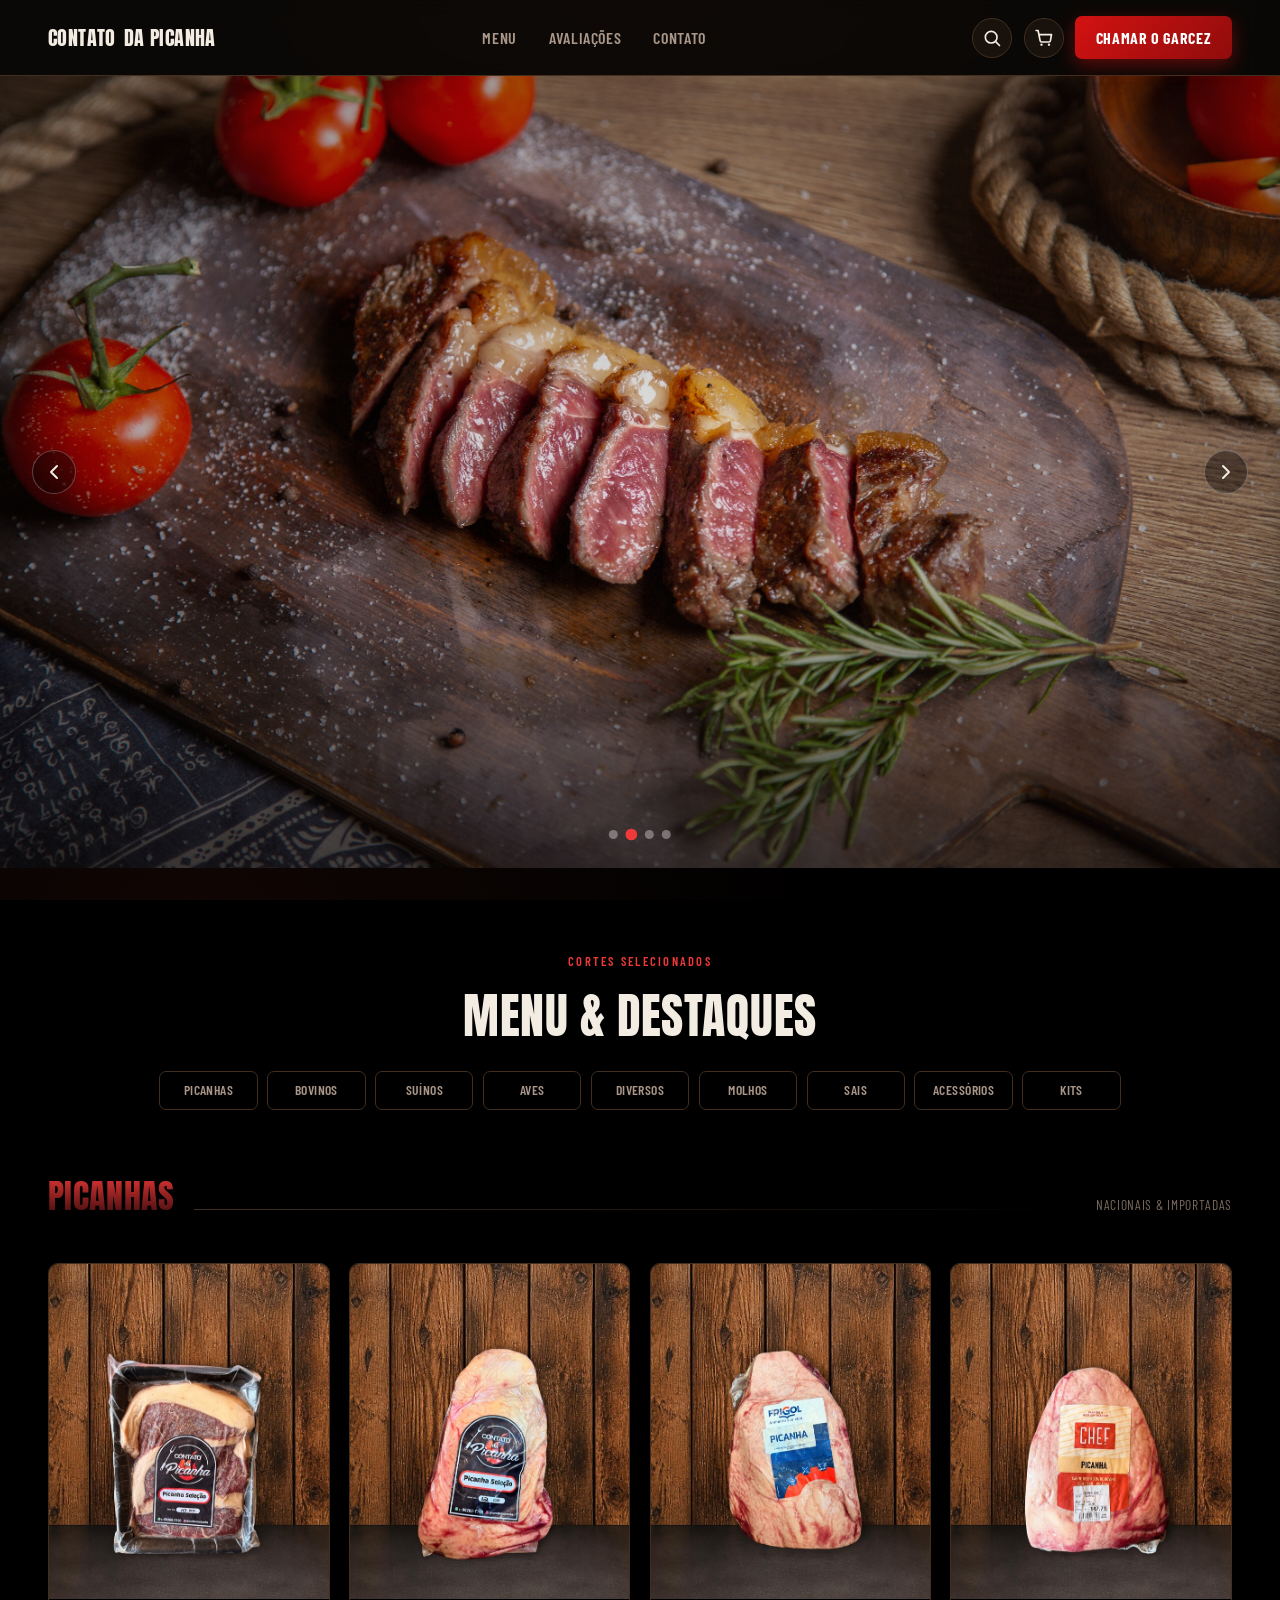
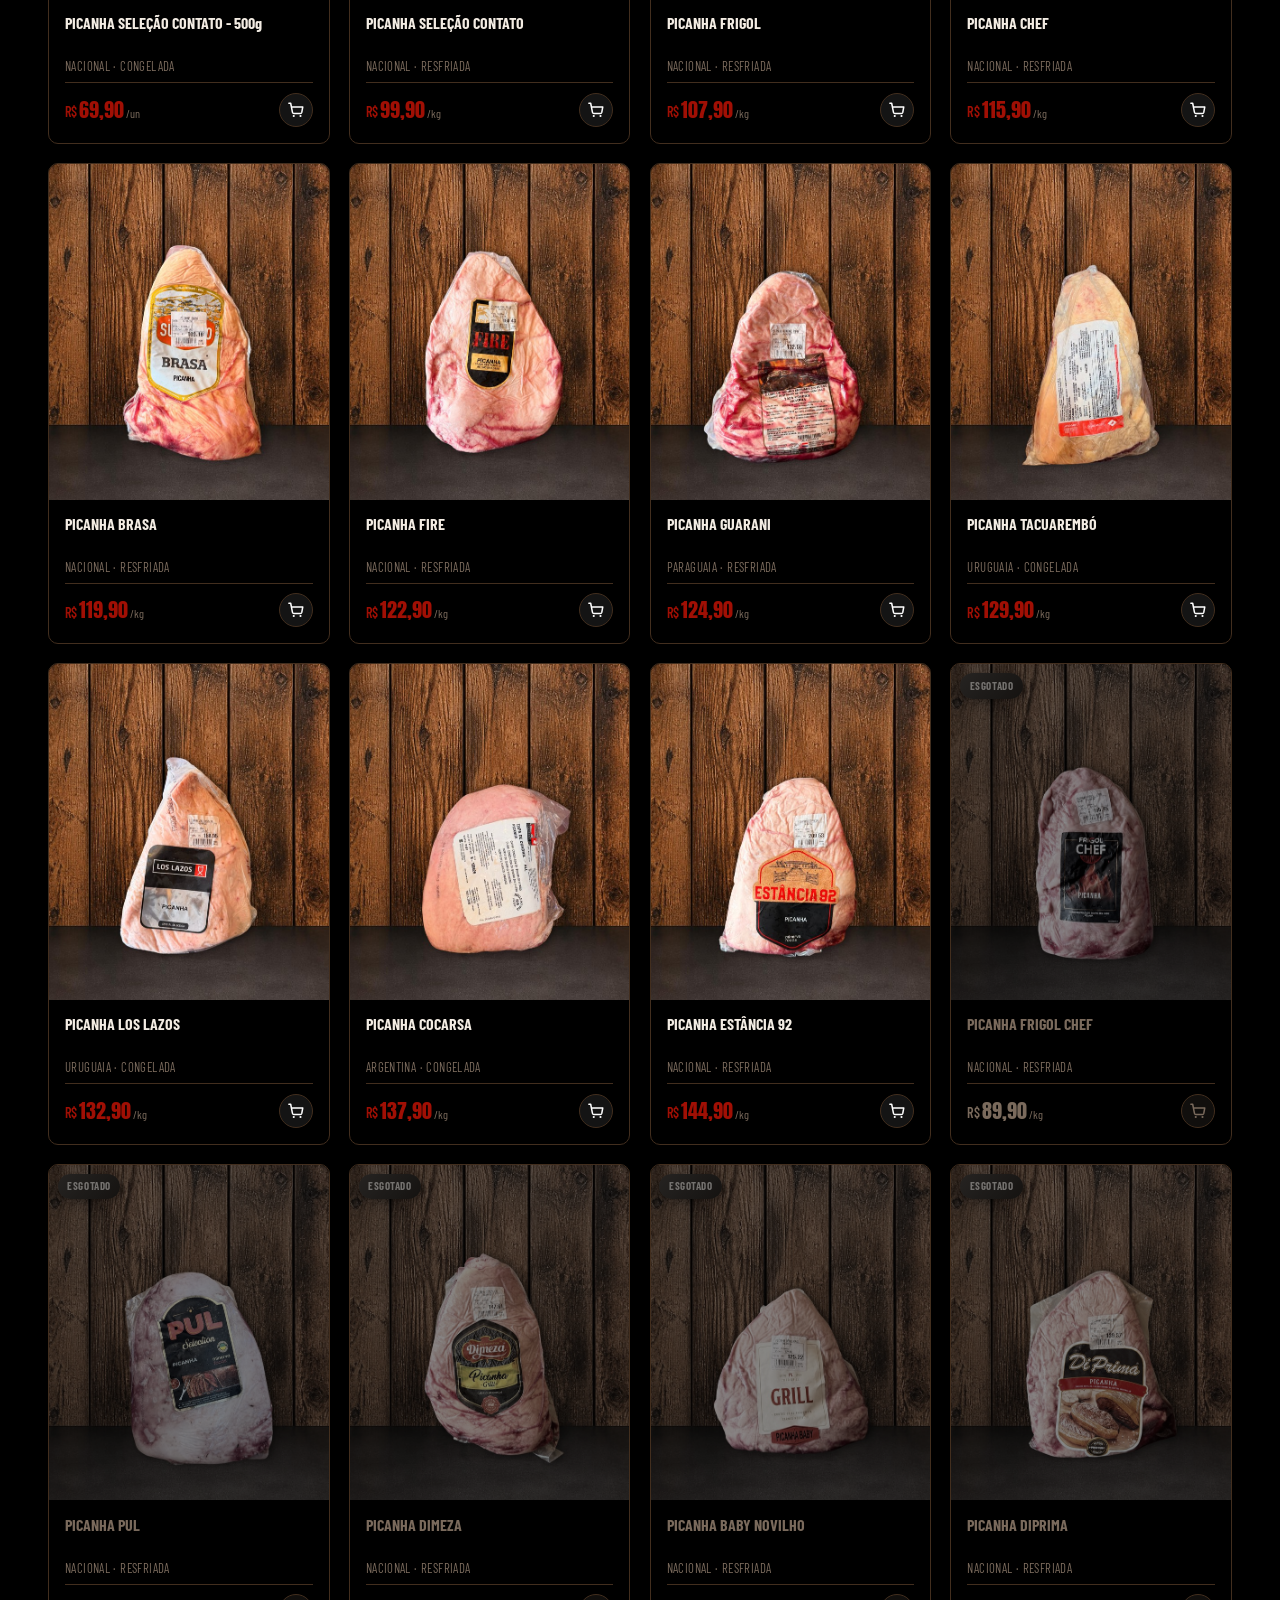
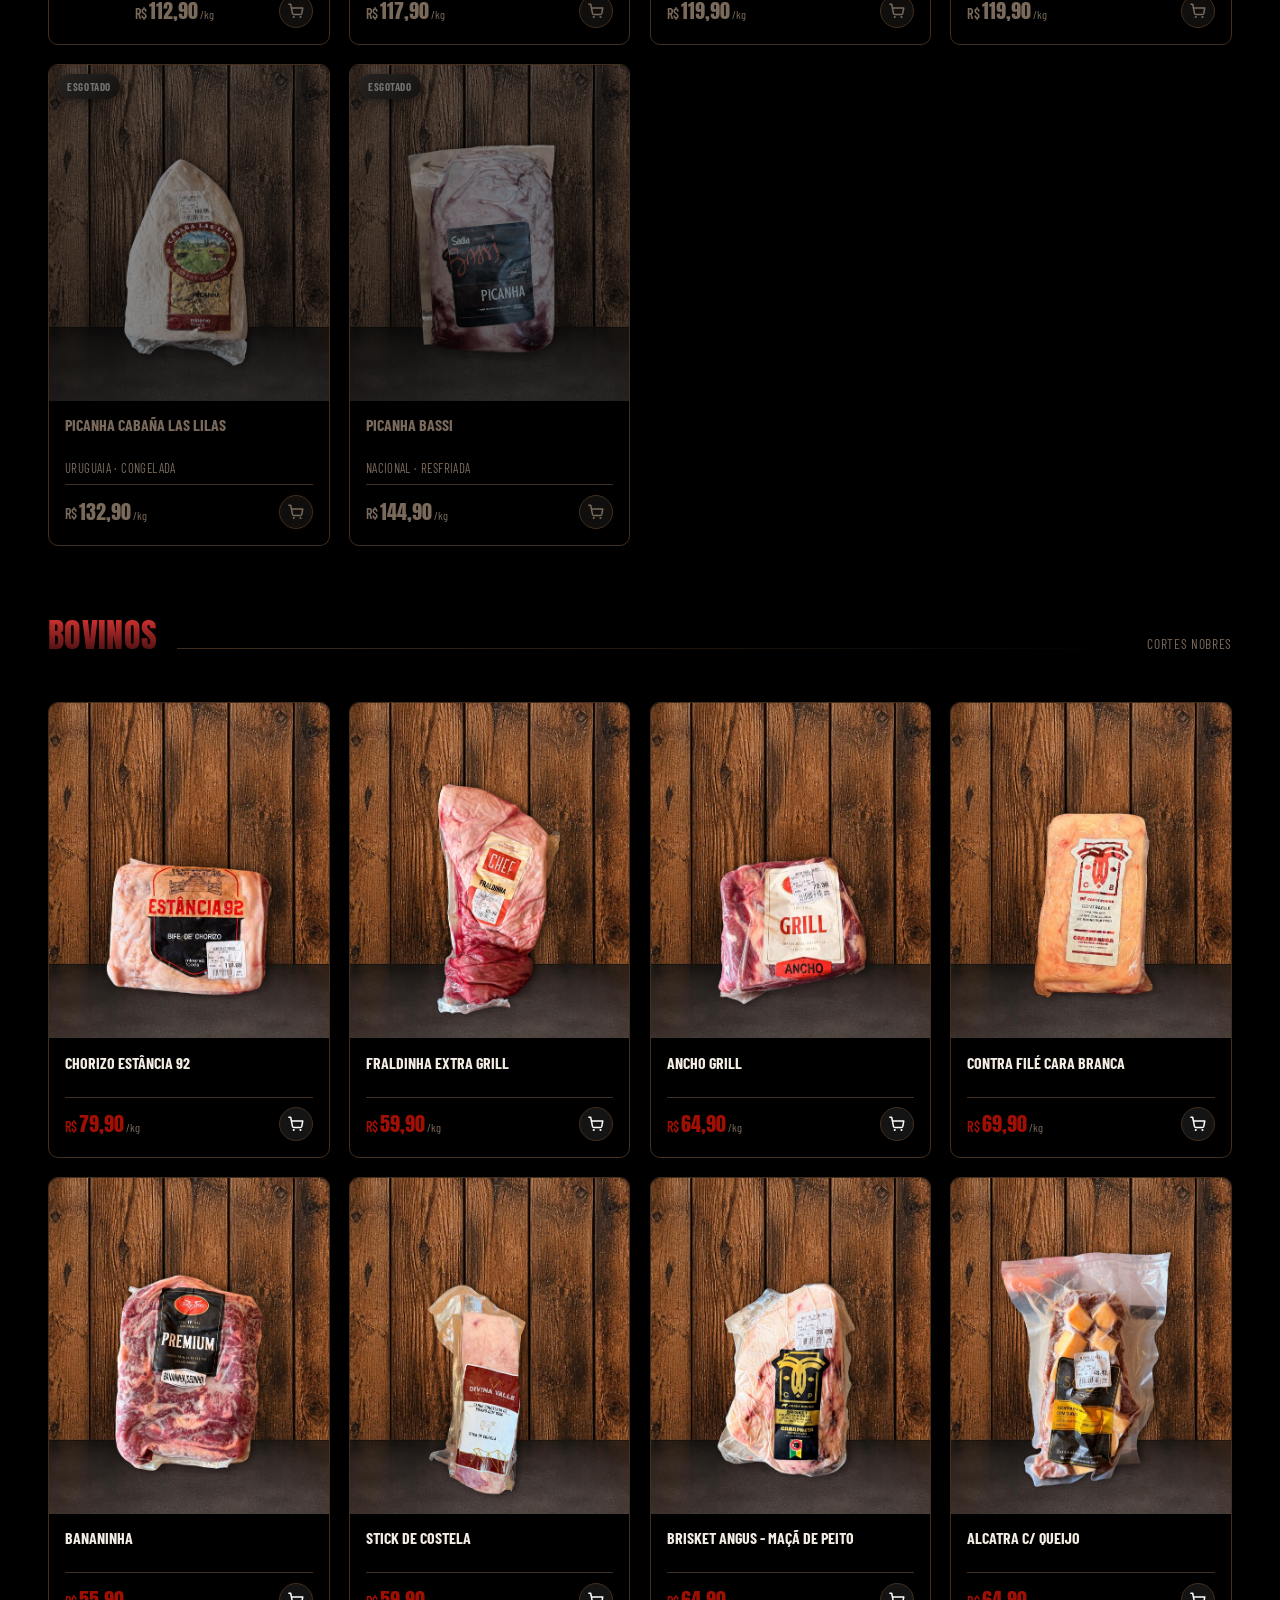
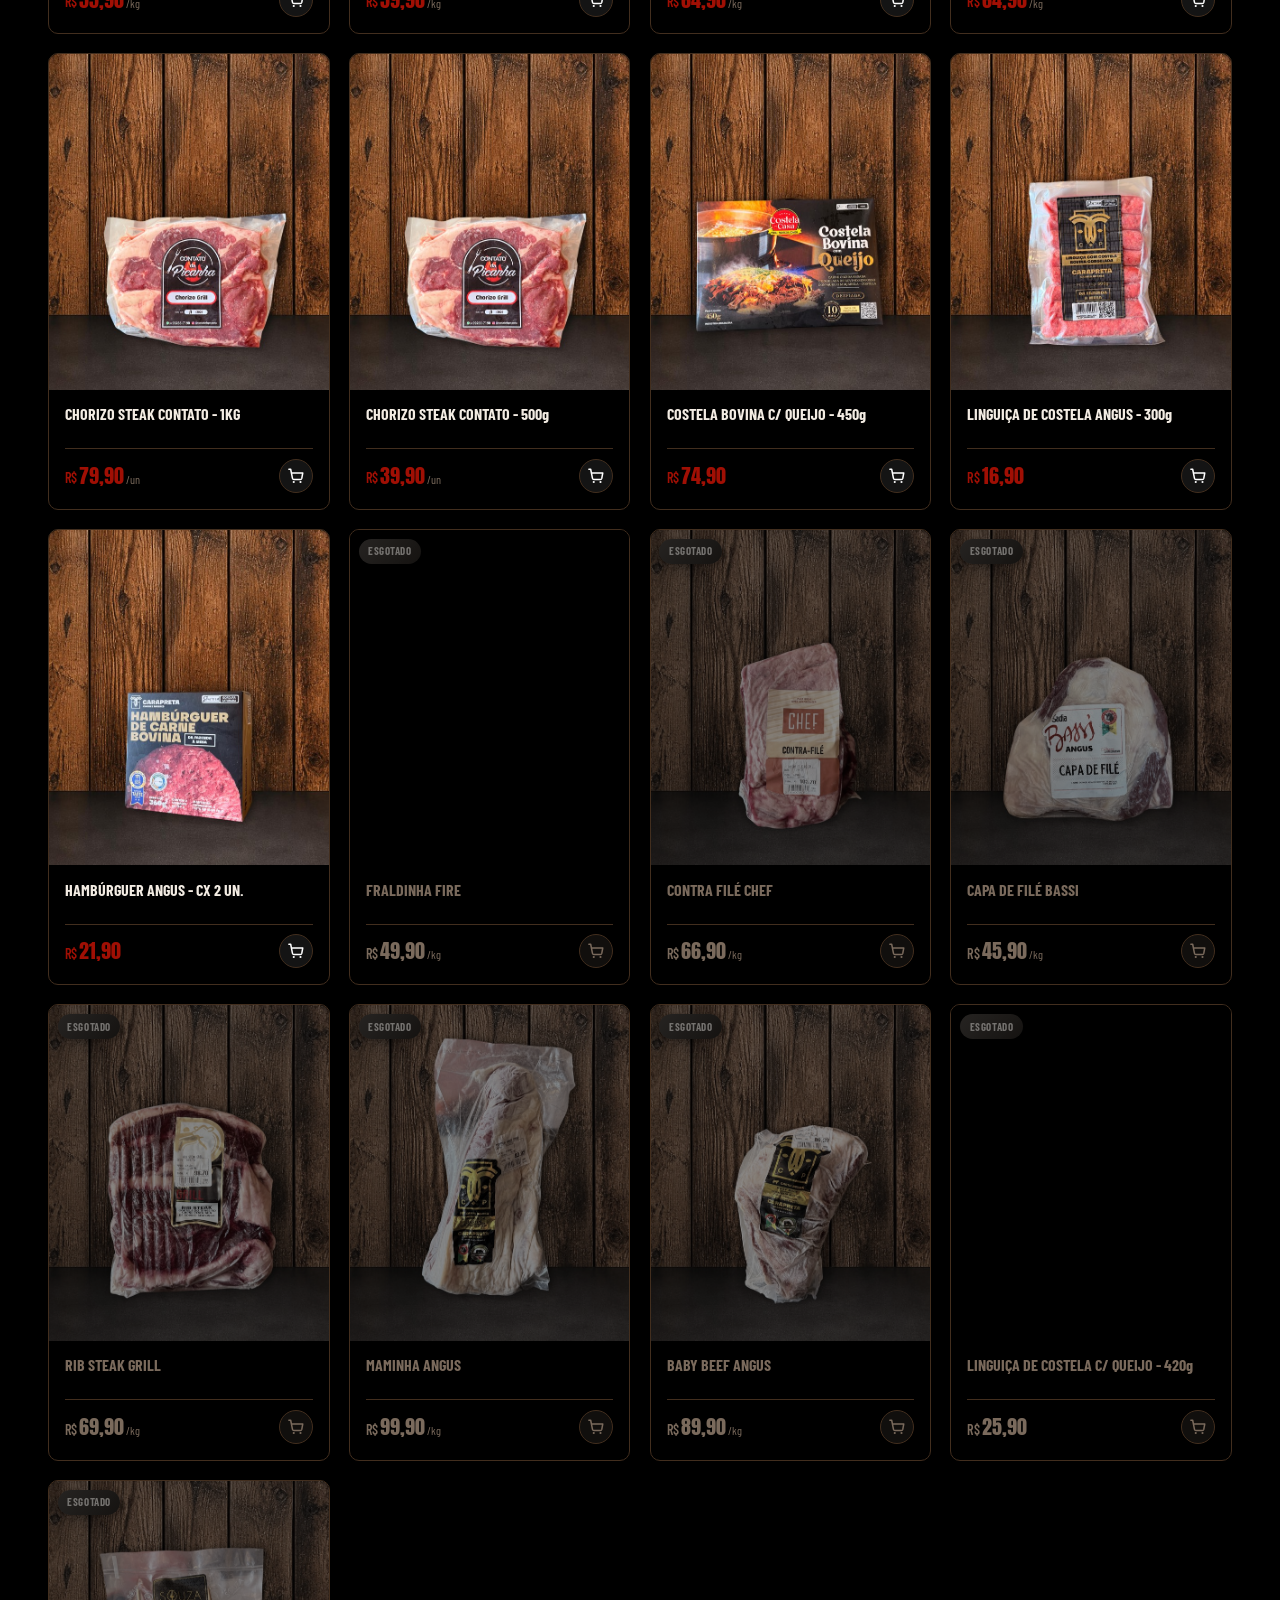
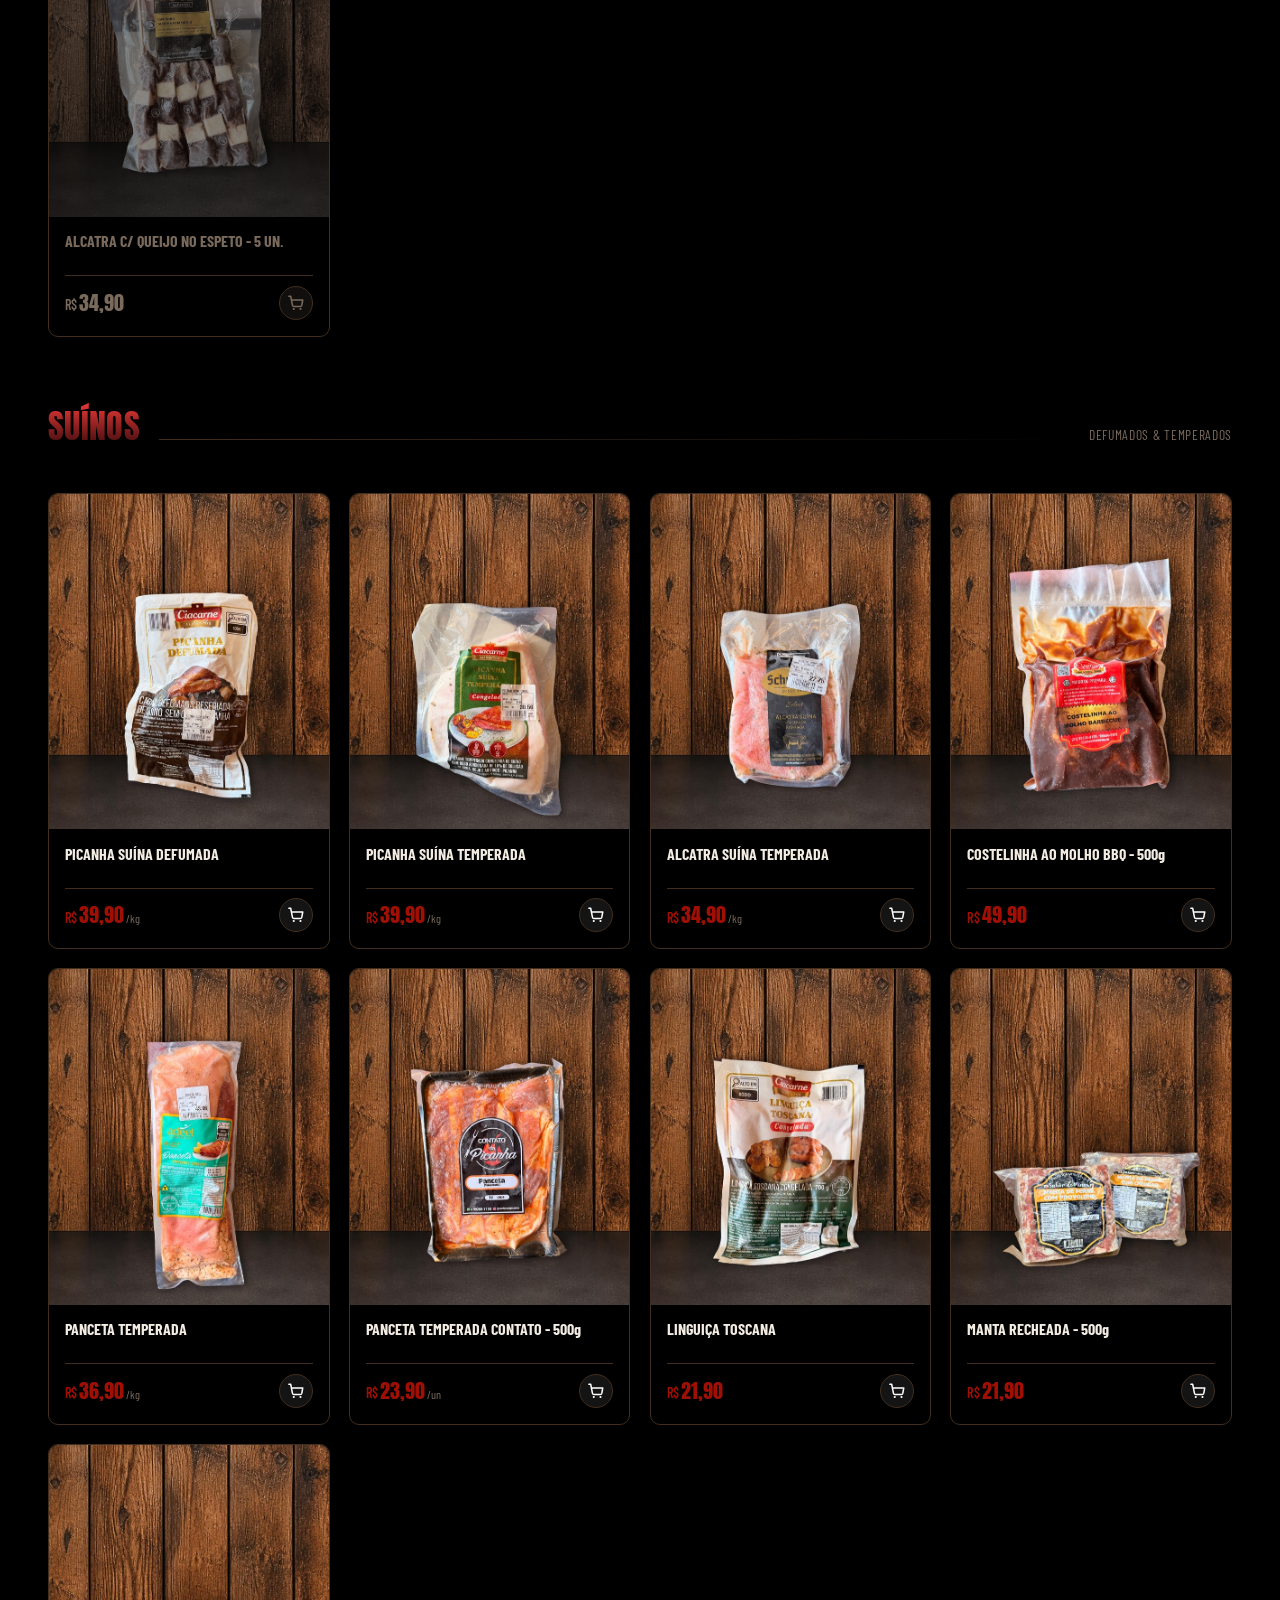
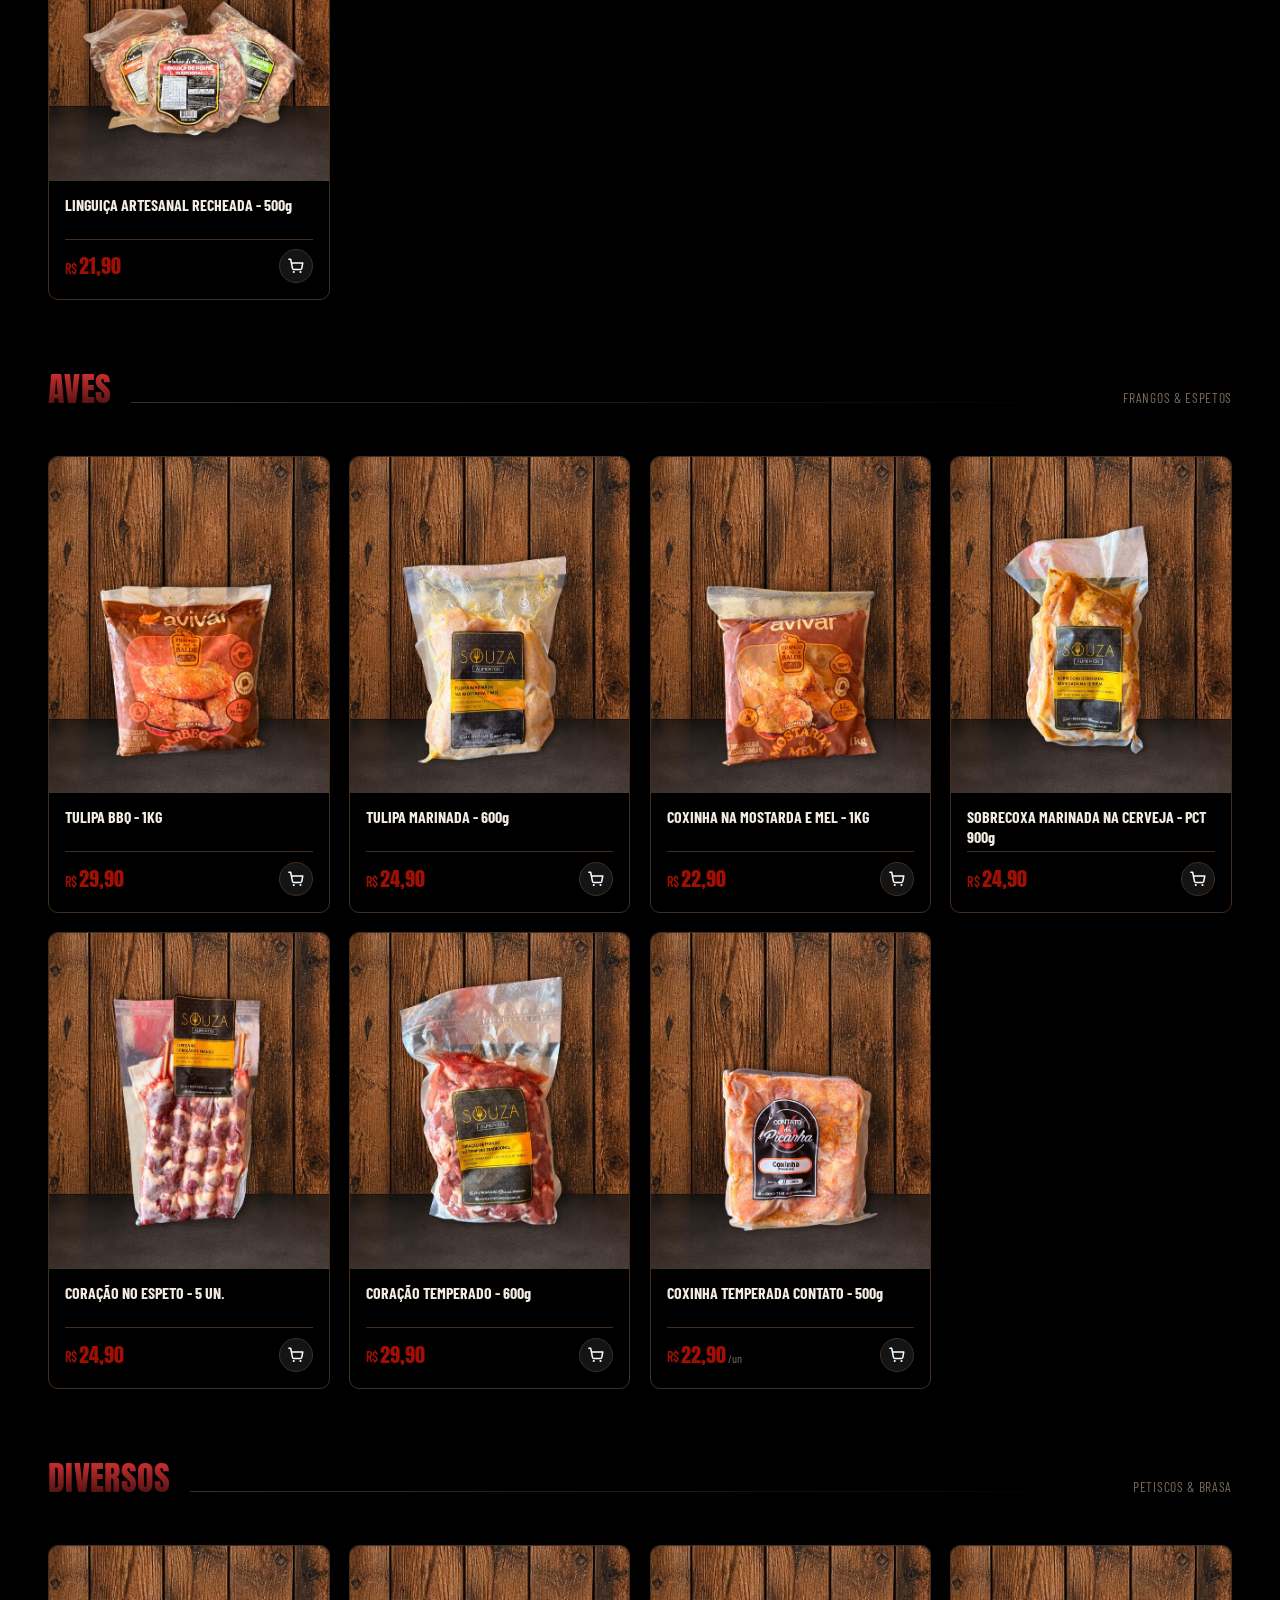
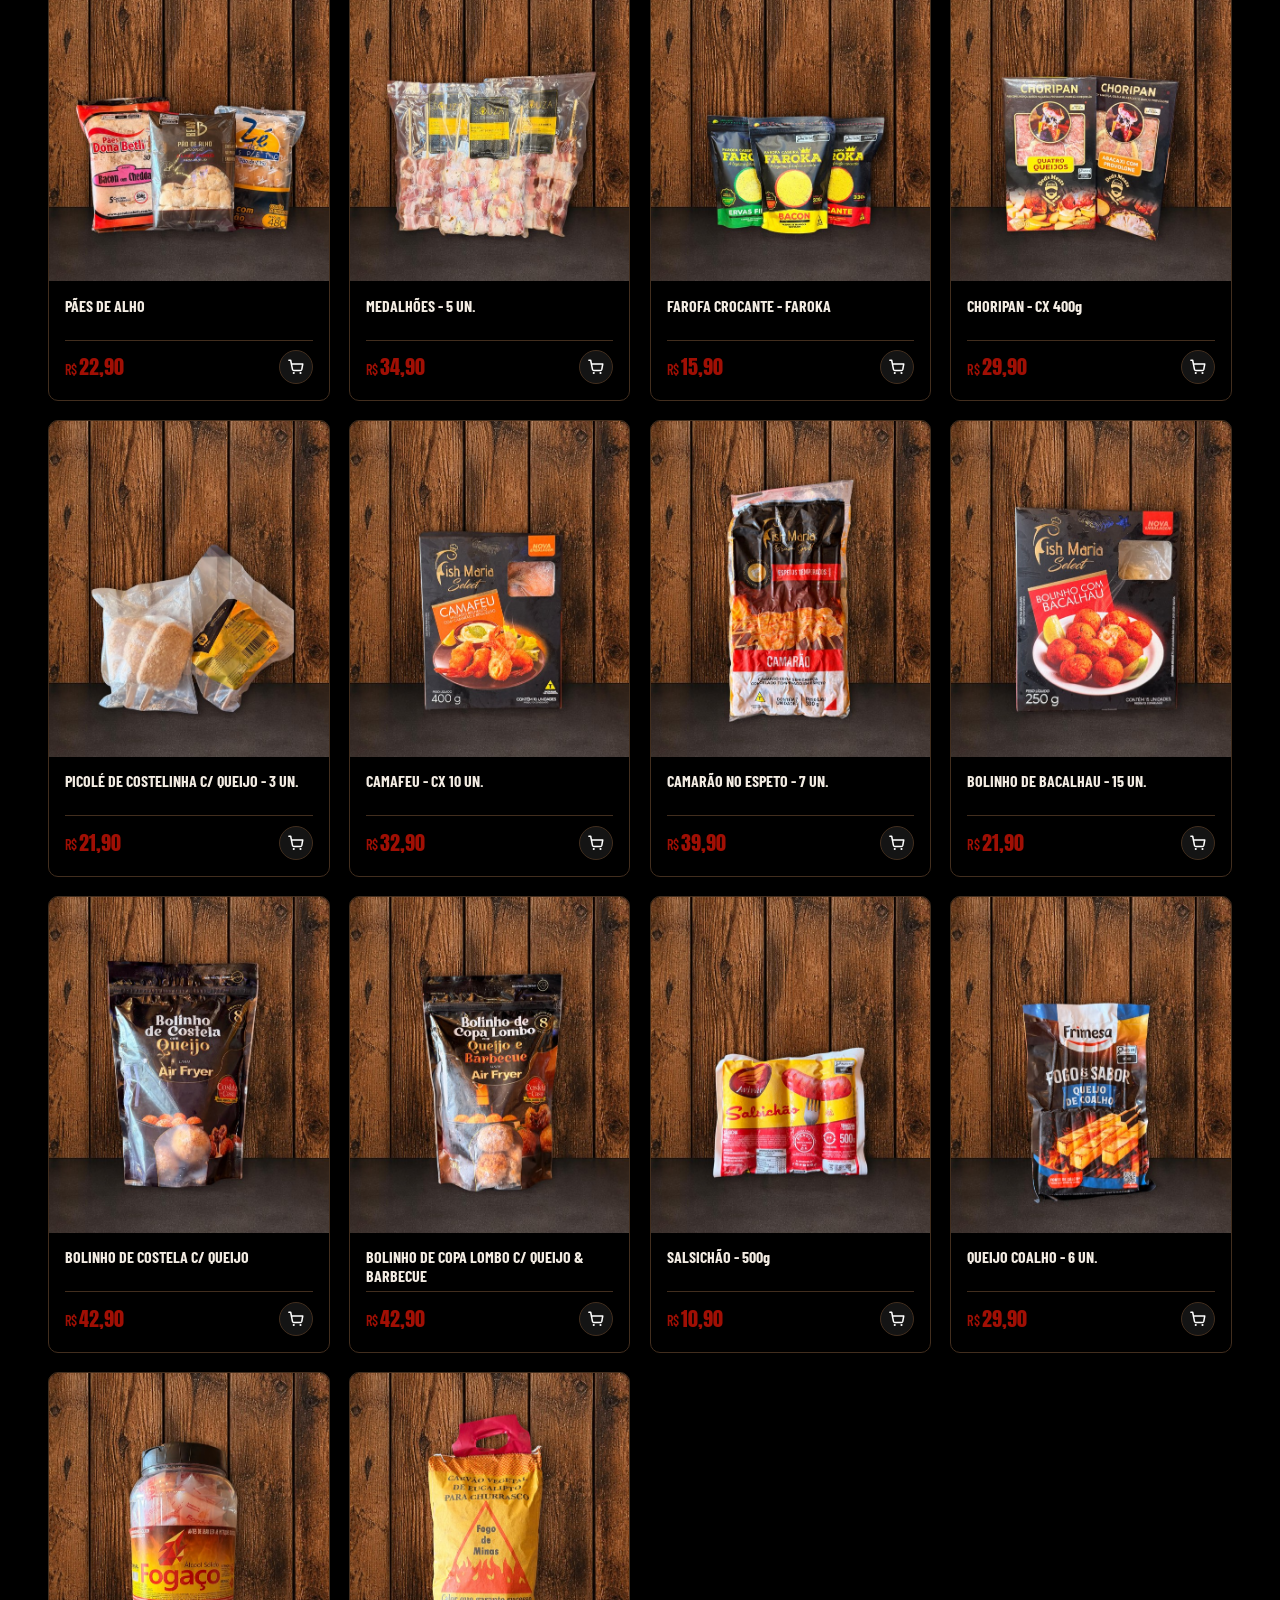
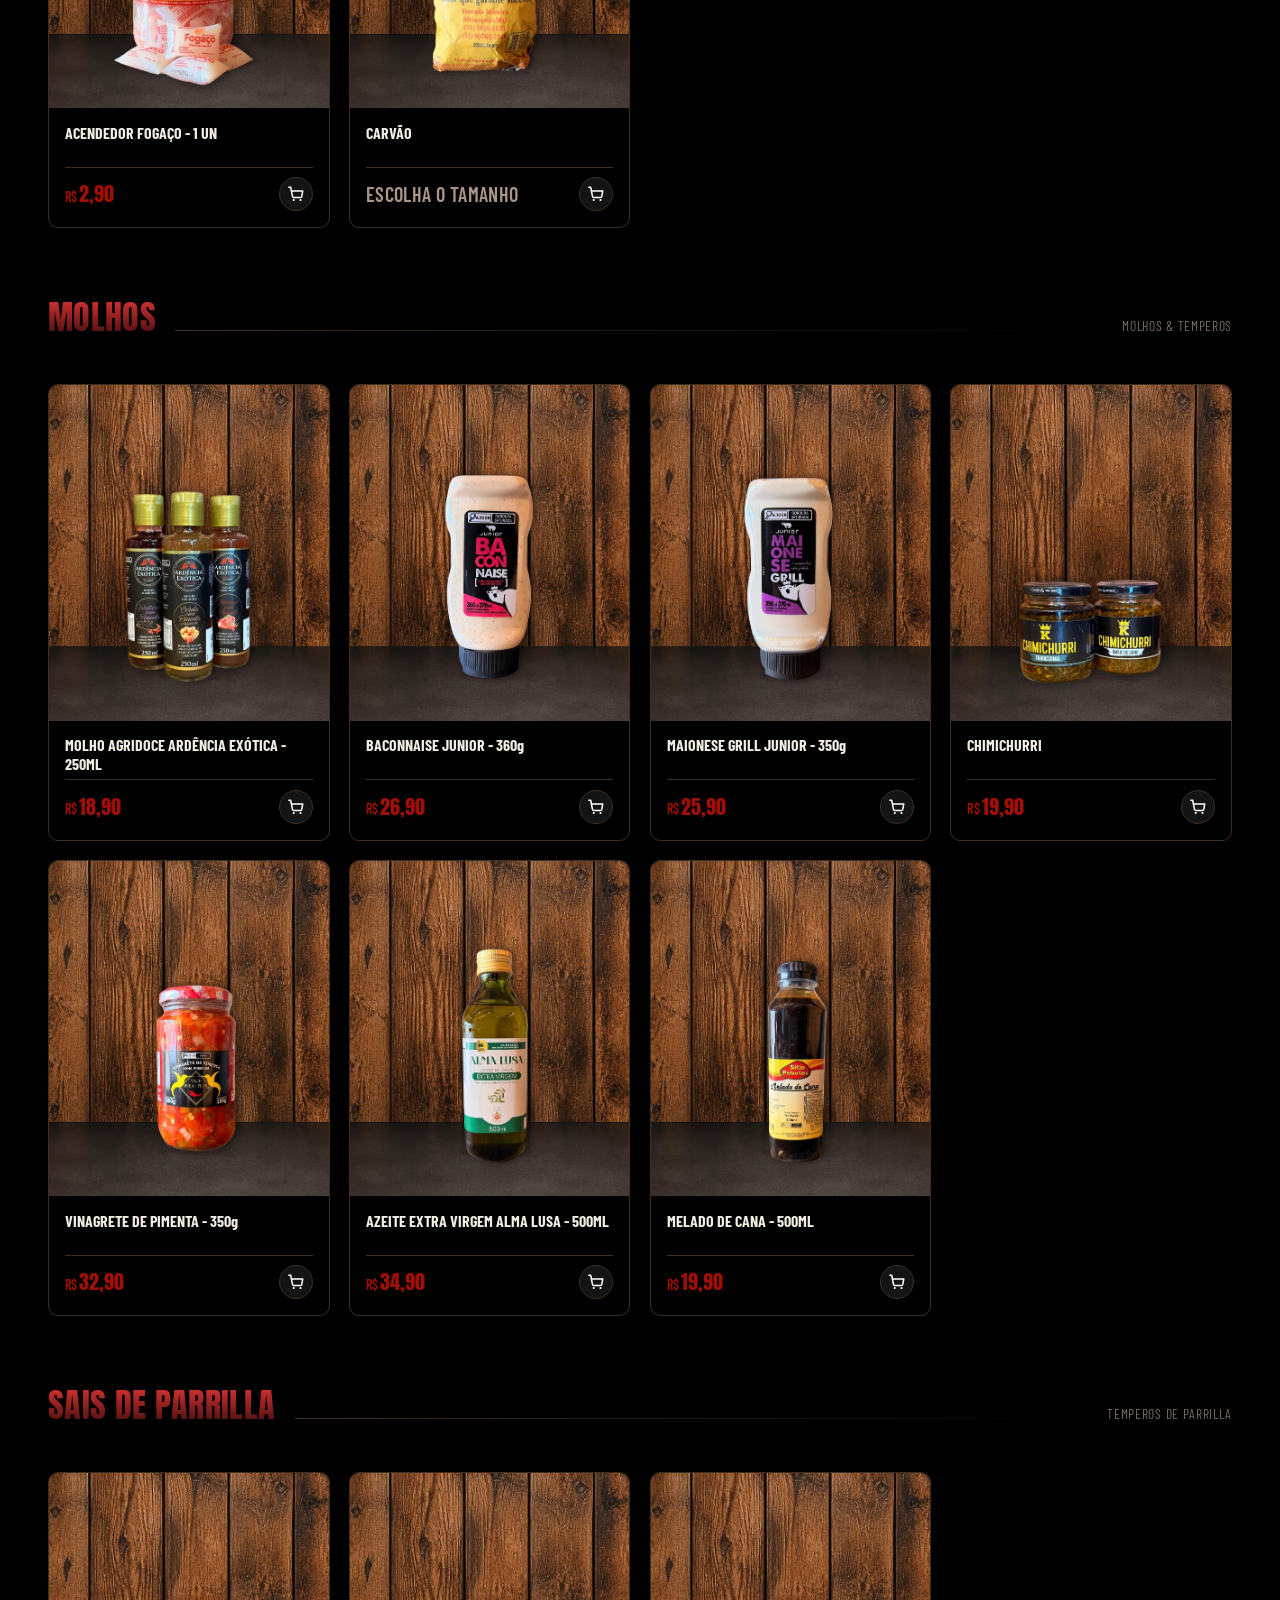
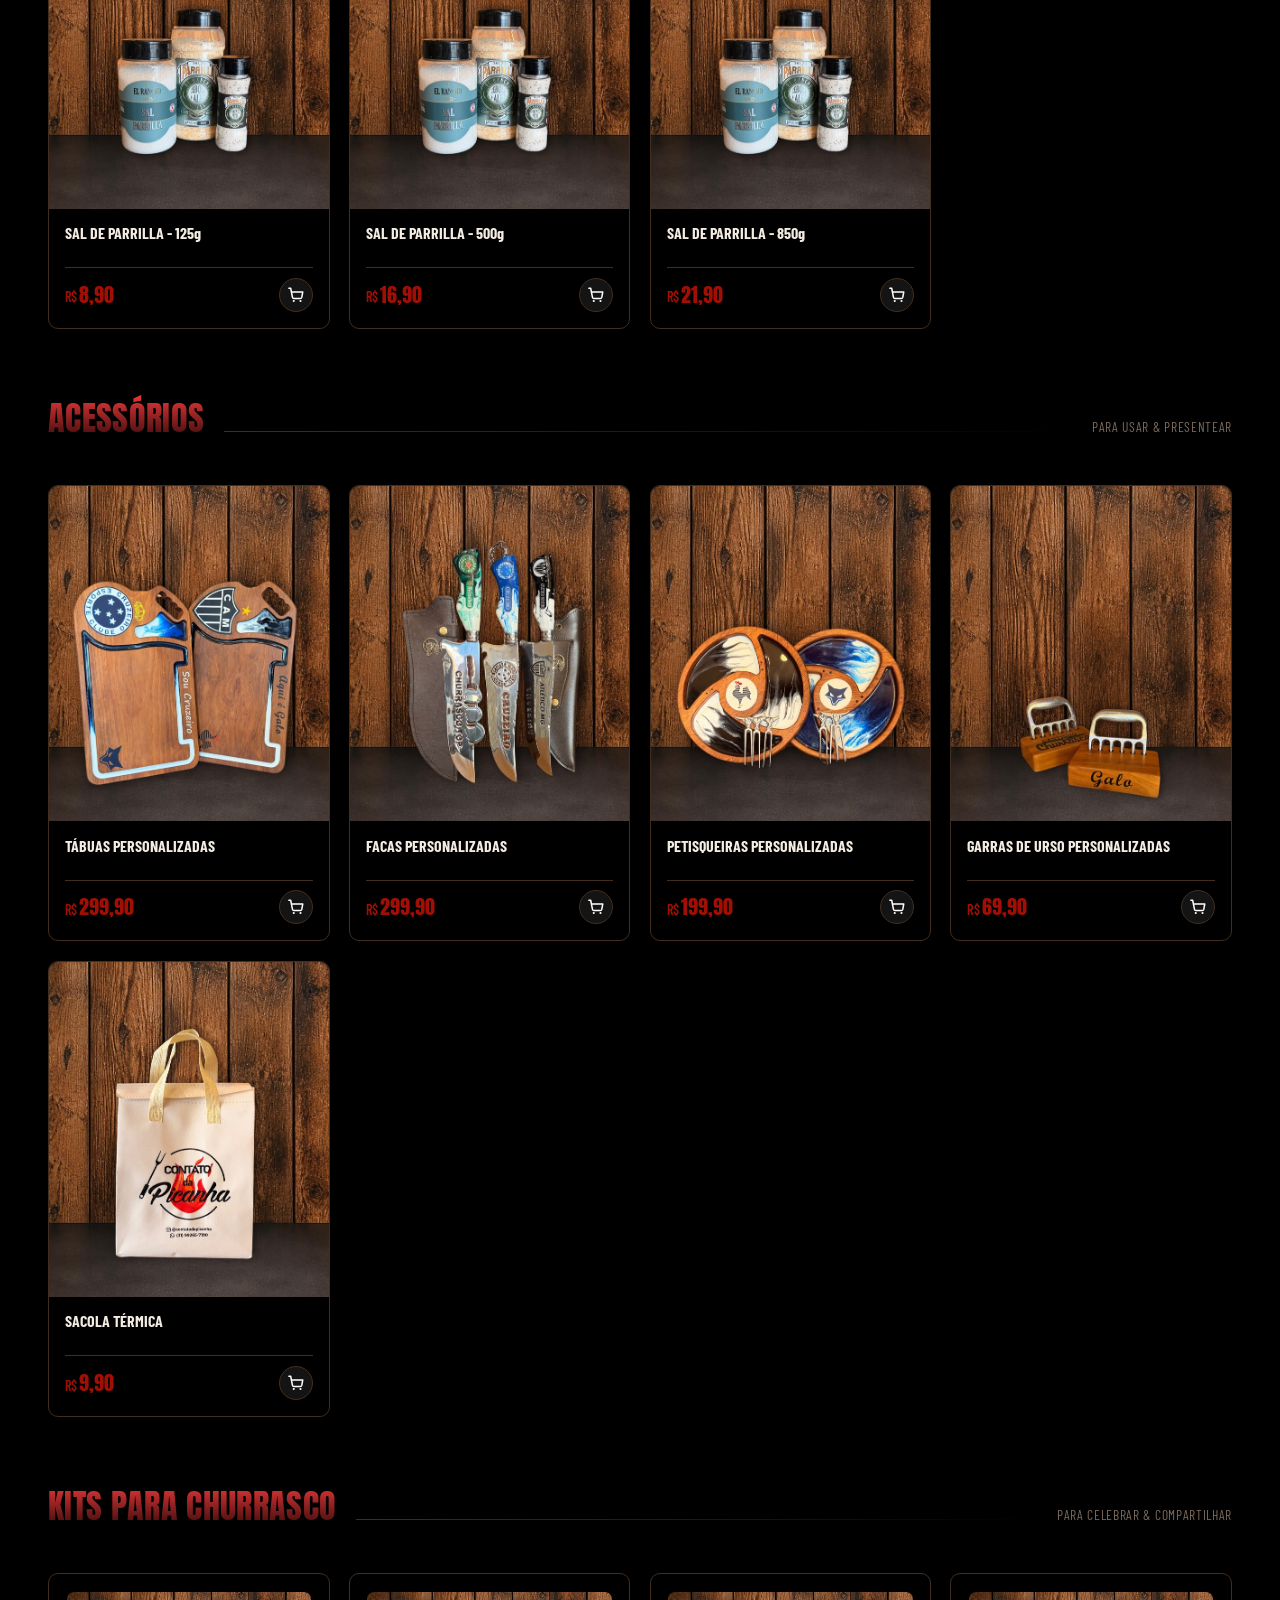
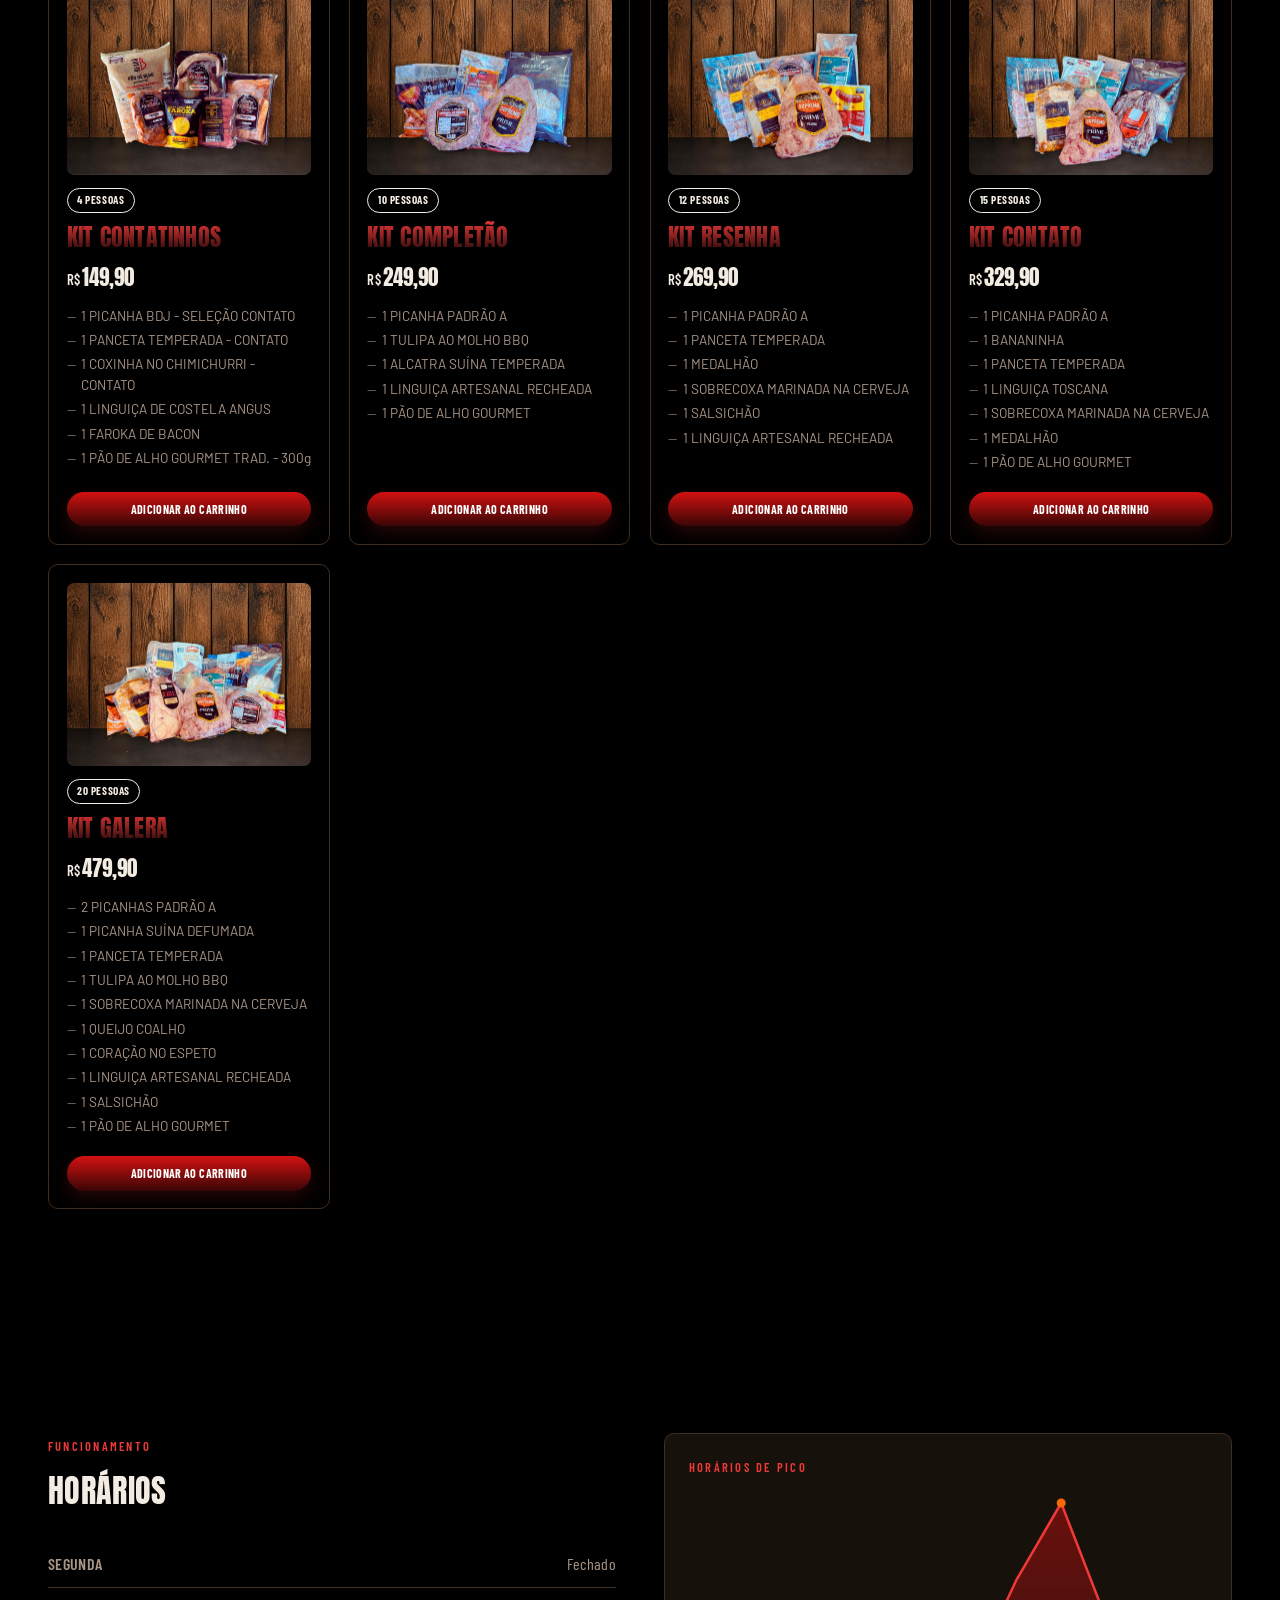
==== commit 925d19e9: "alteração de preço" ====
--- a/index.html
+++ b/index.html
@@ -490,7 +490,7 @@
               <h4 class="product-name">Frigol</h4>
               <p class="product-meta">Nacional · Resfriada</p>
               <div class="product-footer">
-                <span class="product-price"><small>R$</small>89,90<em>/kg</em></span>
+                <span class="product-price"><small>R$</small>107,90<em>/kg</em></span>
                 <button type="button" class="product-cta add-cart-btn" aria-label="Adicionar ao carrinho">
                   <svg viewBox="0 0 24 24" width="18" height="18" fill="none" stroke="currentColor" stroke-width="2"
                     stroke-linecap="round" stroke-linejoin="round" aria-hidden="true">
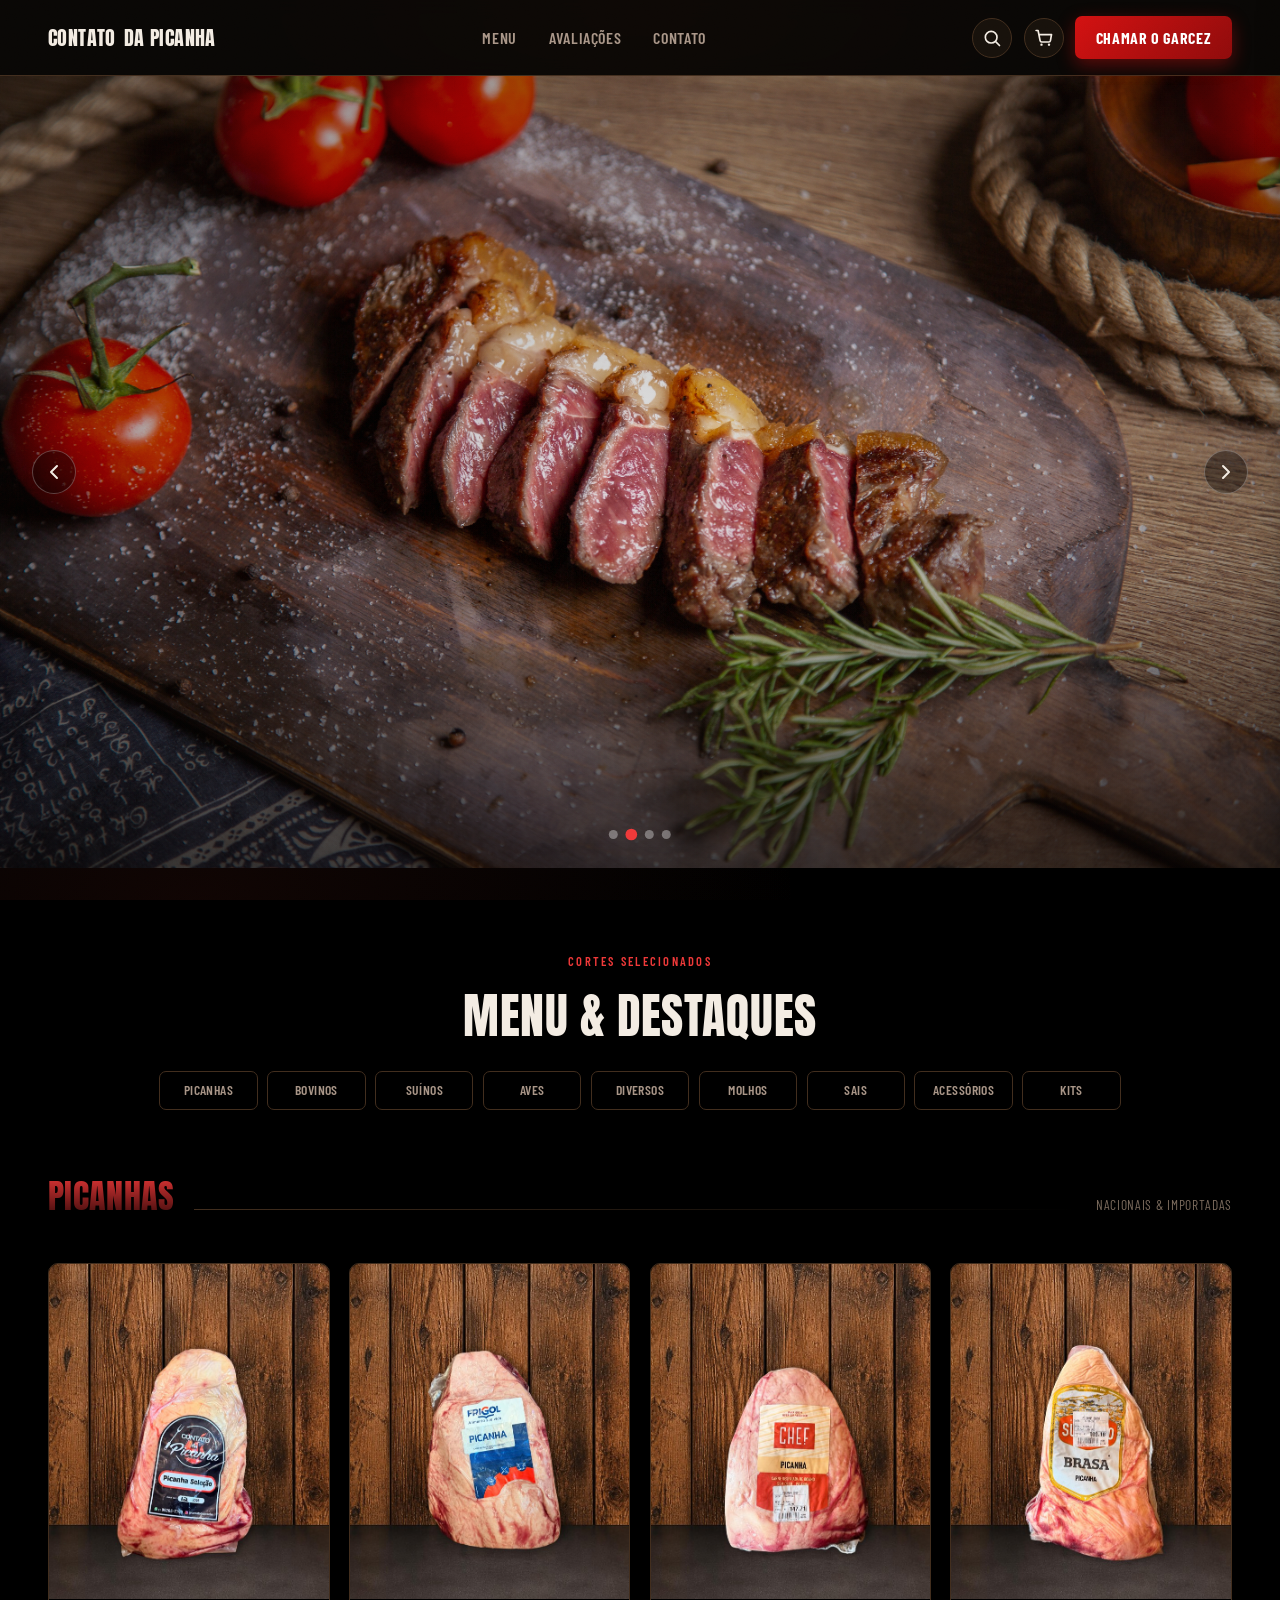
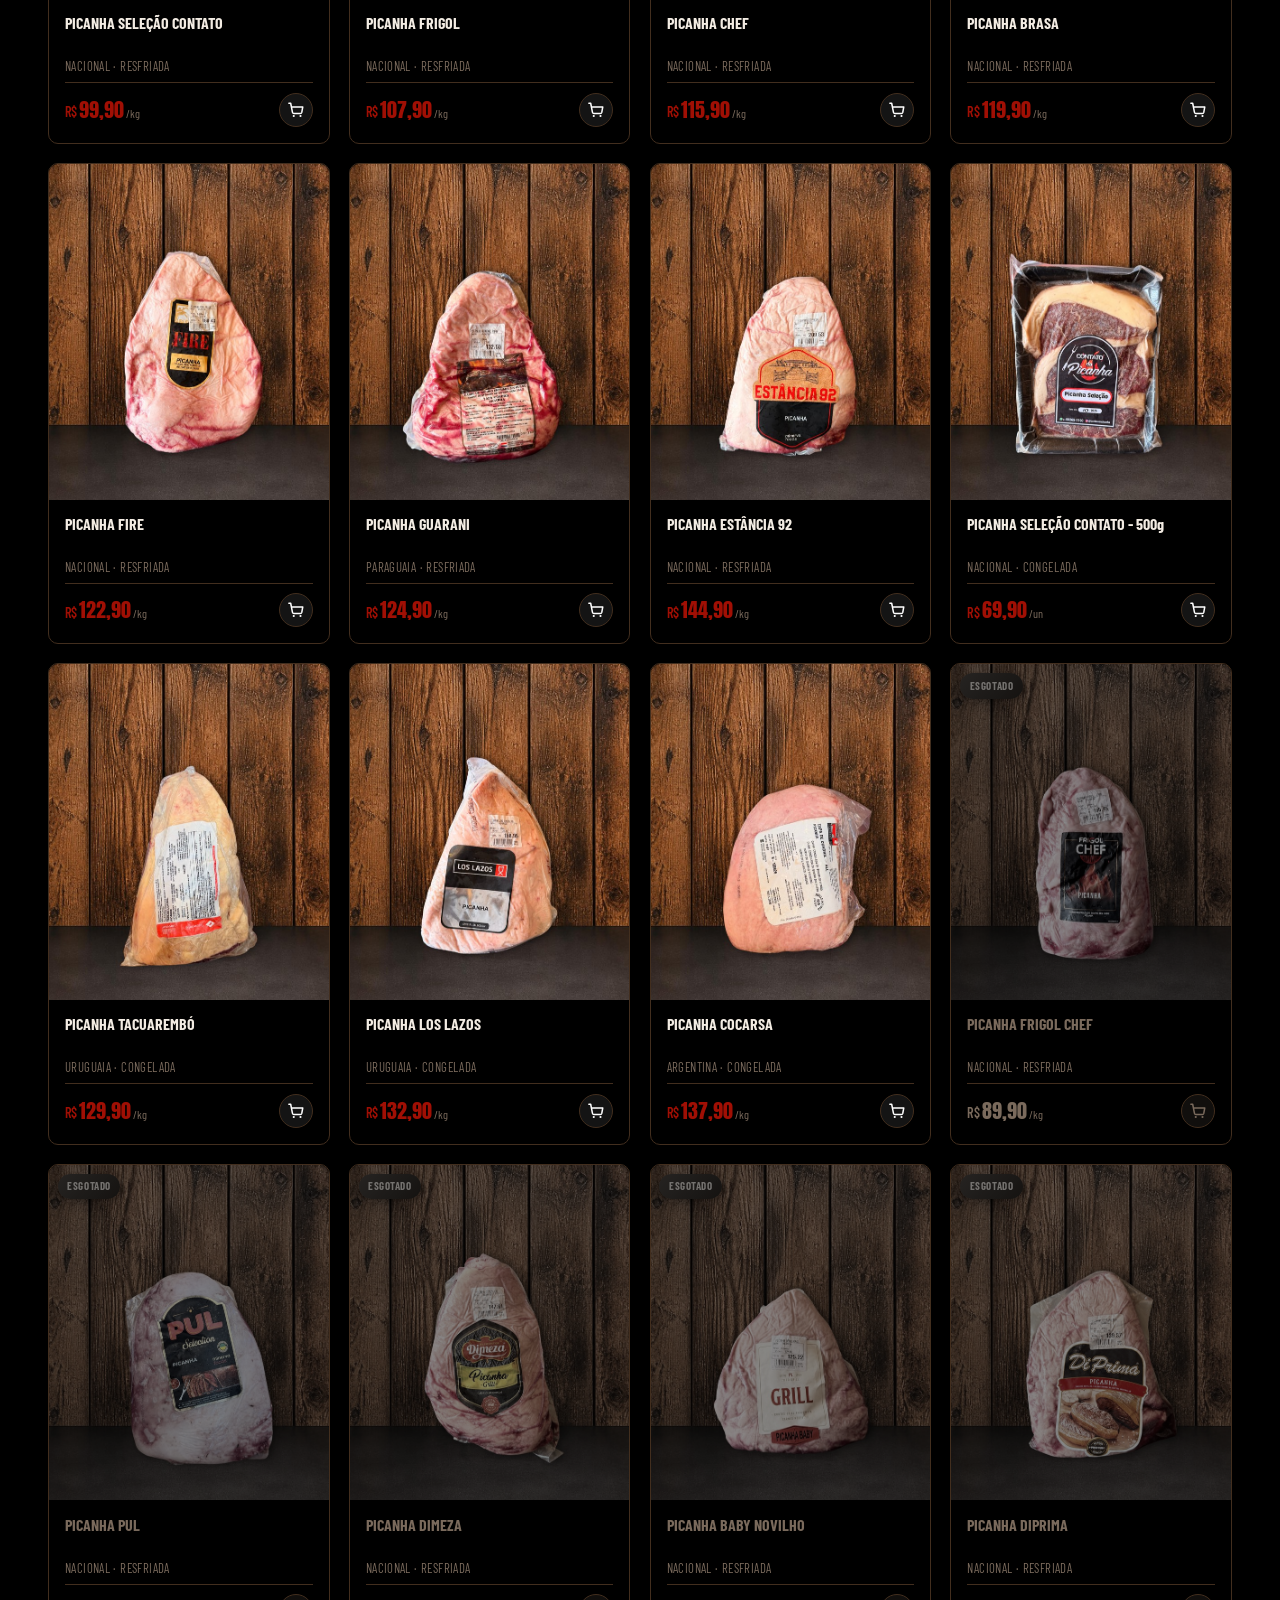
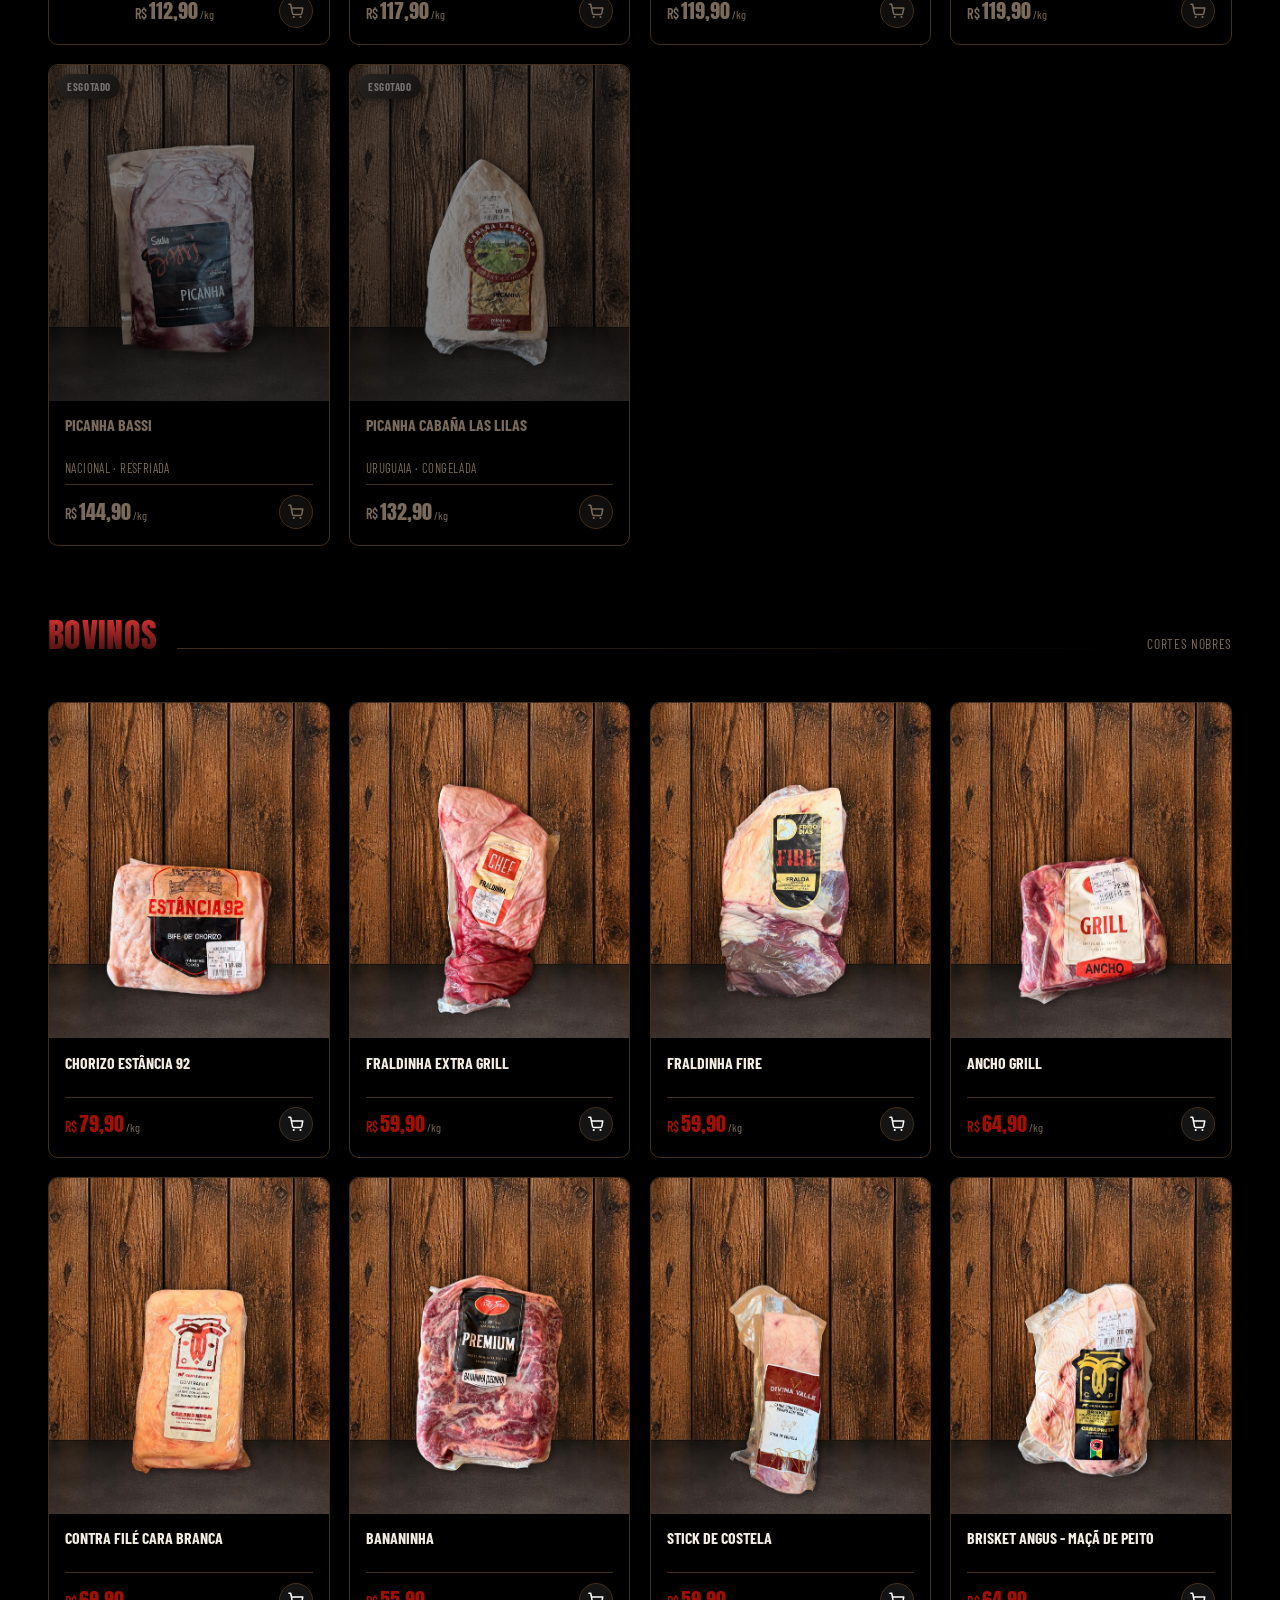
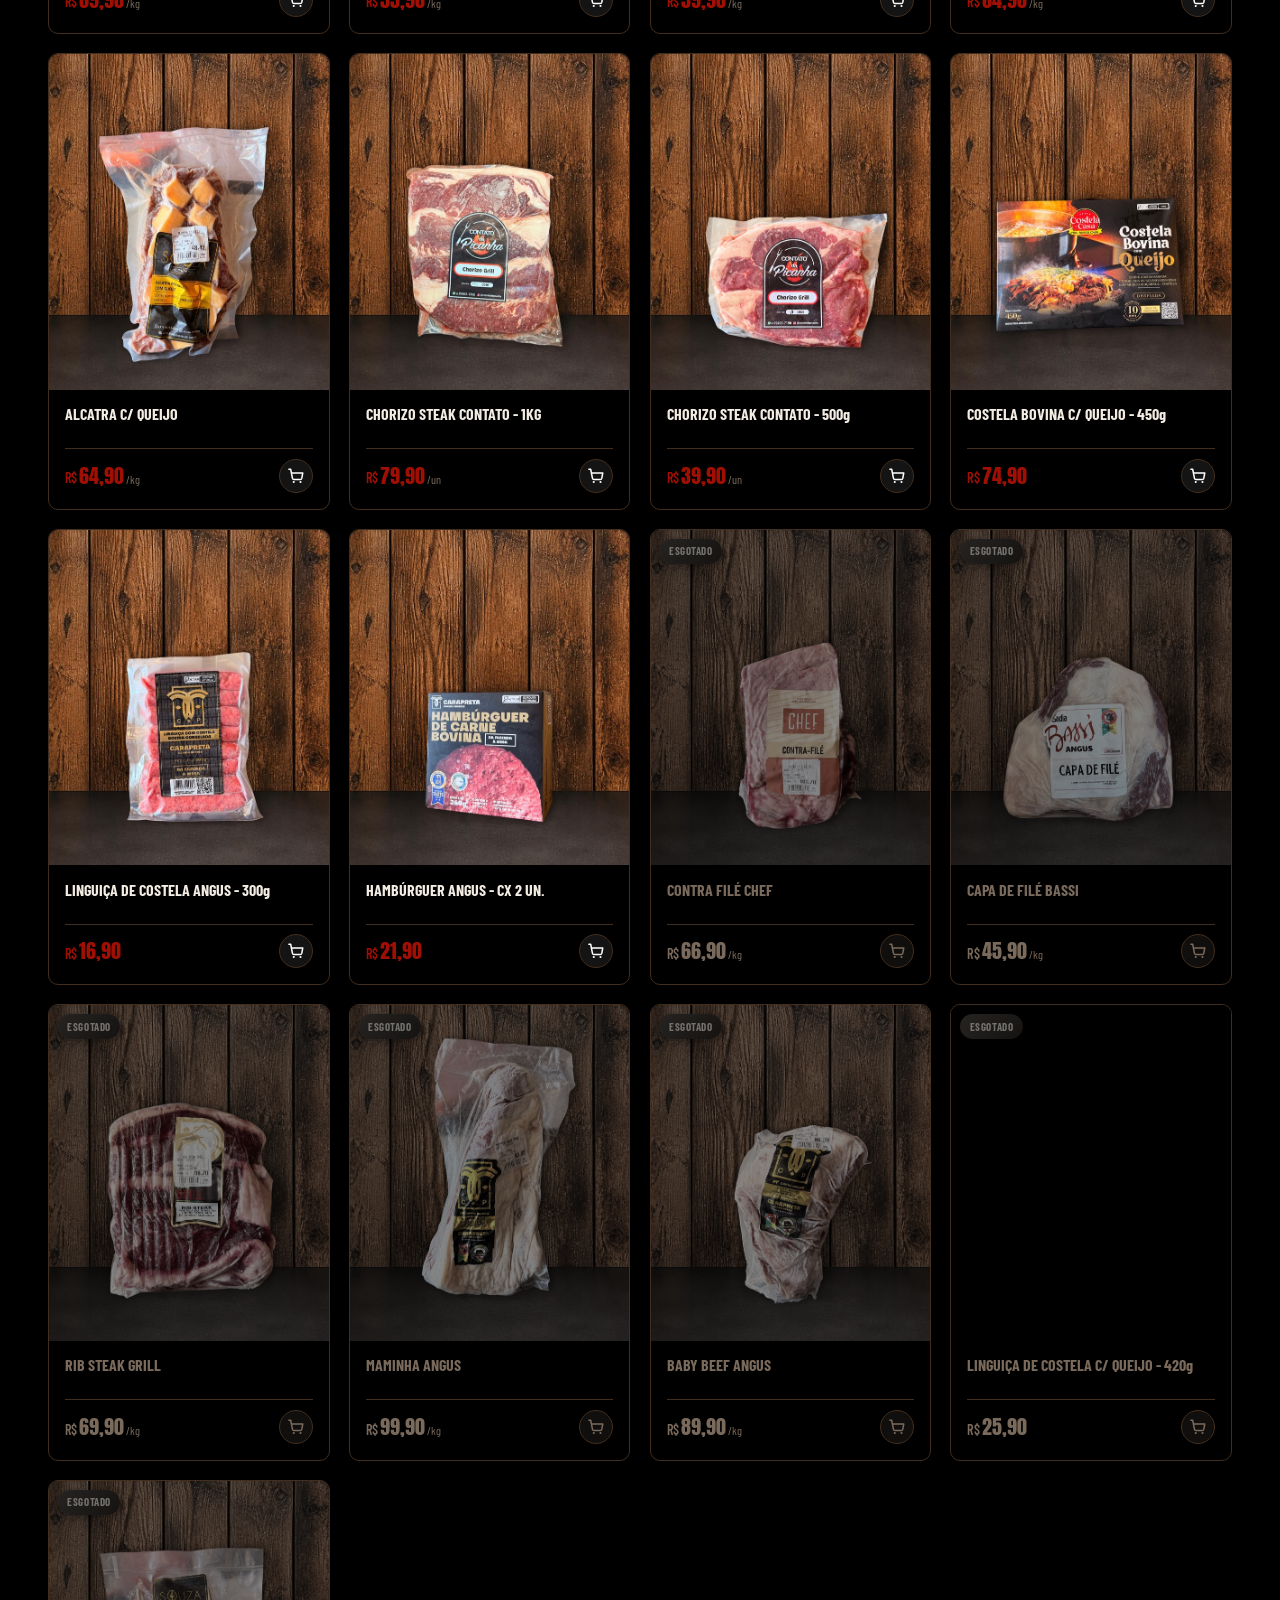
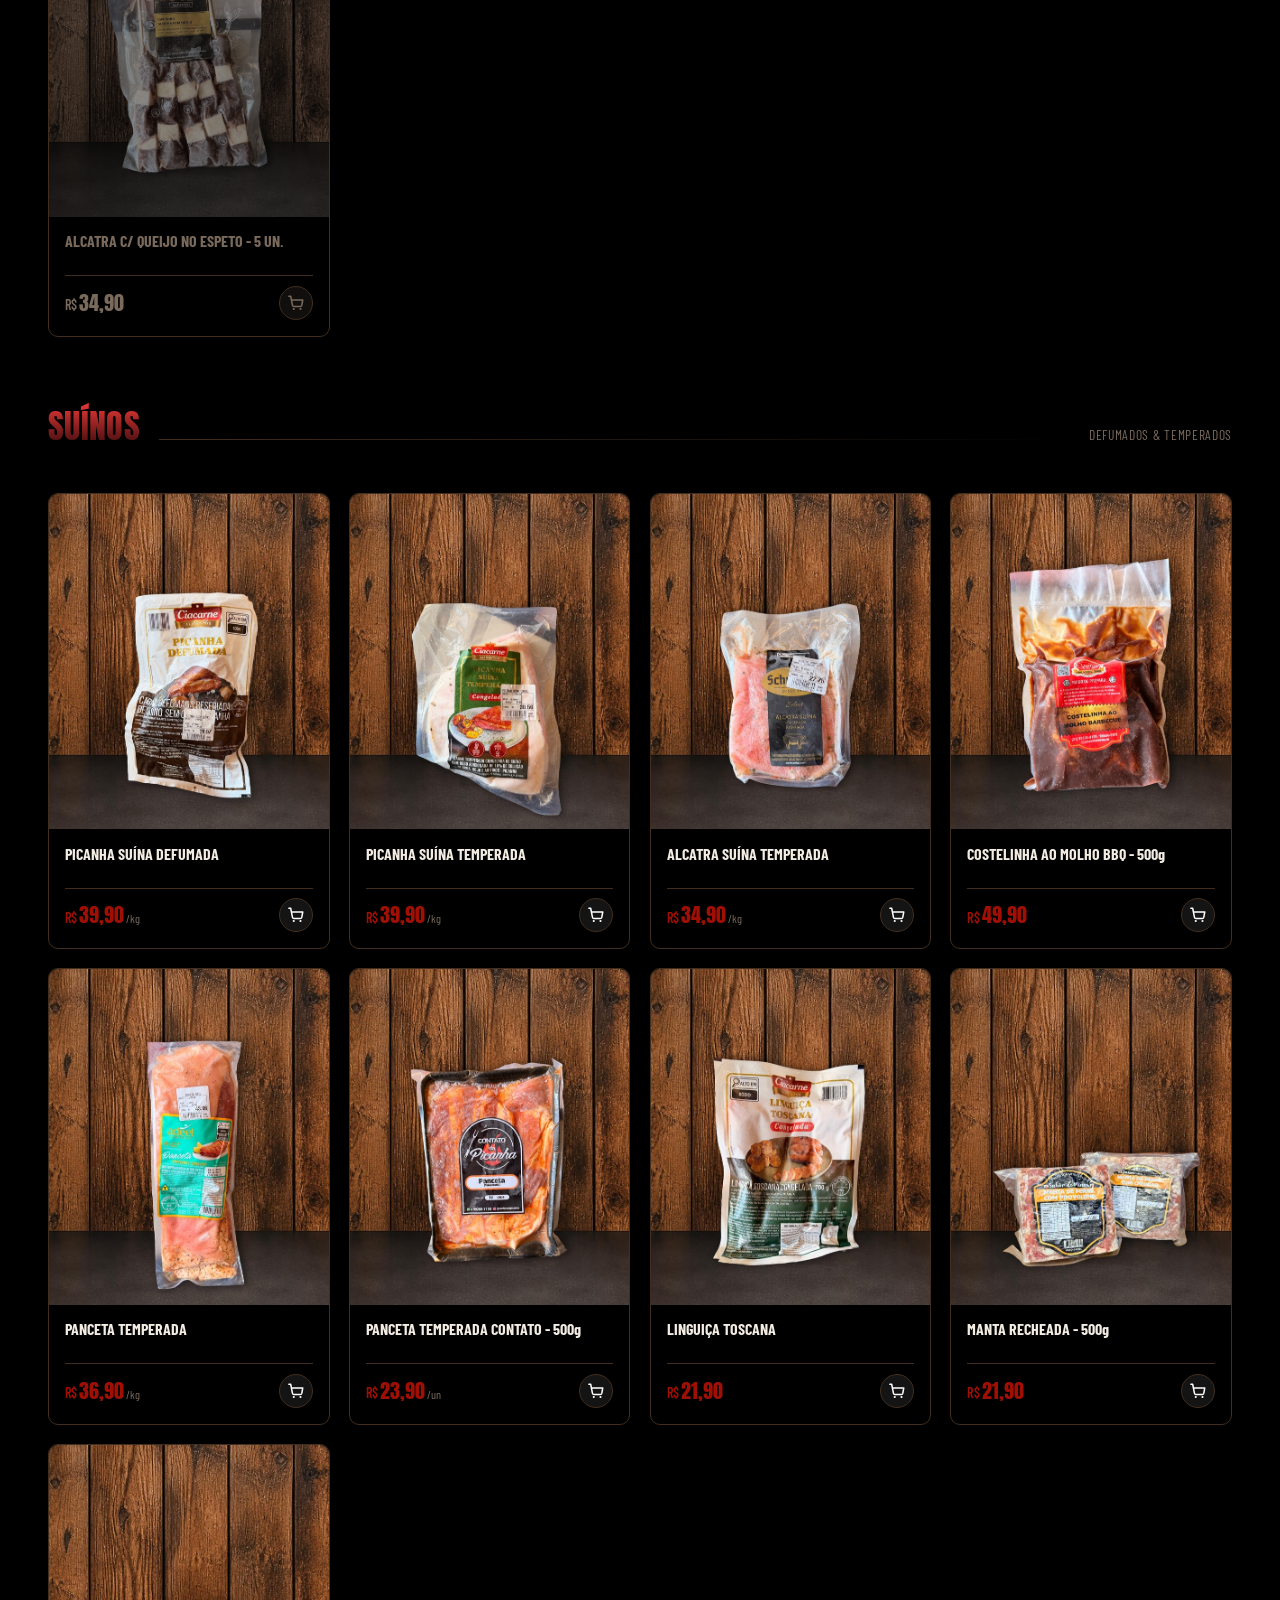
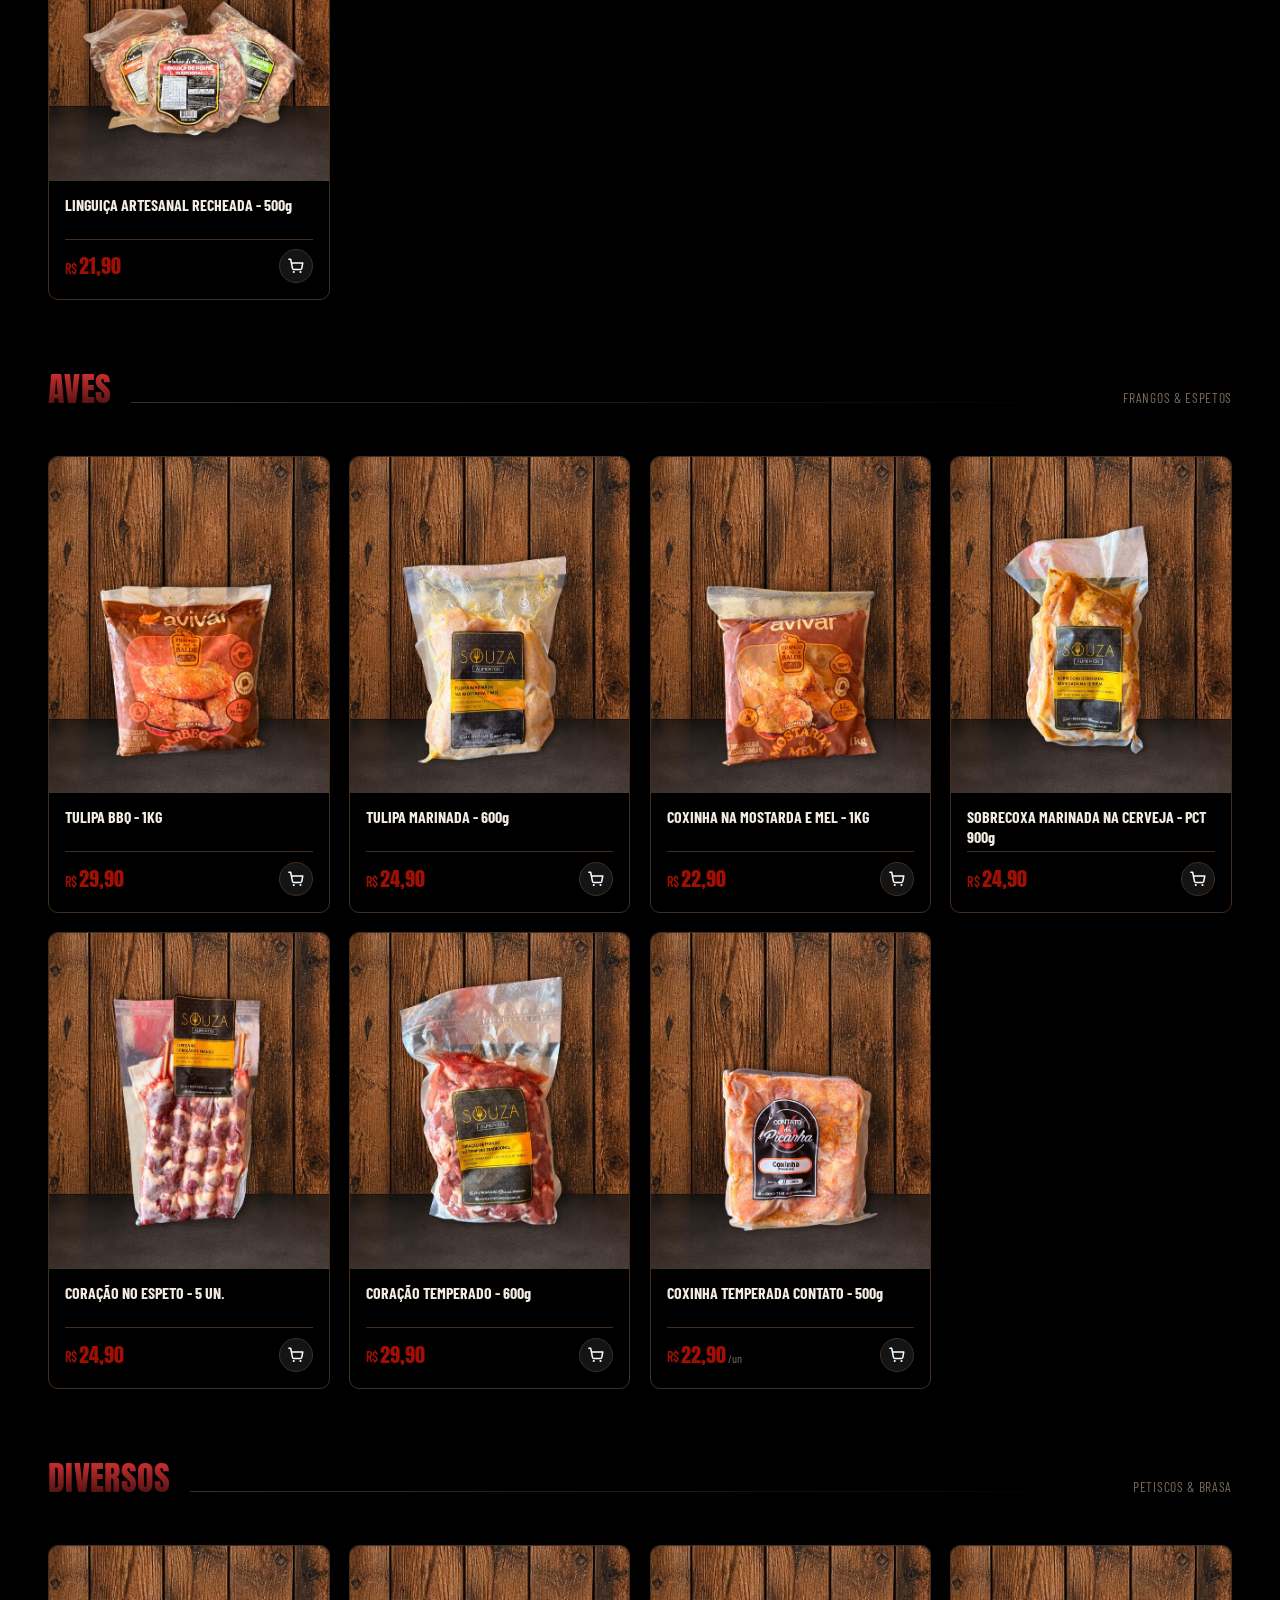
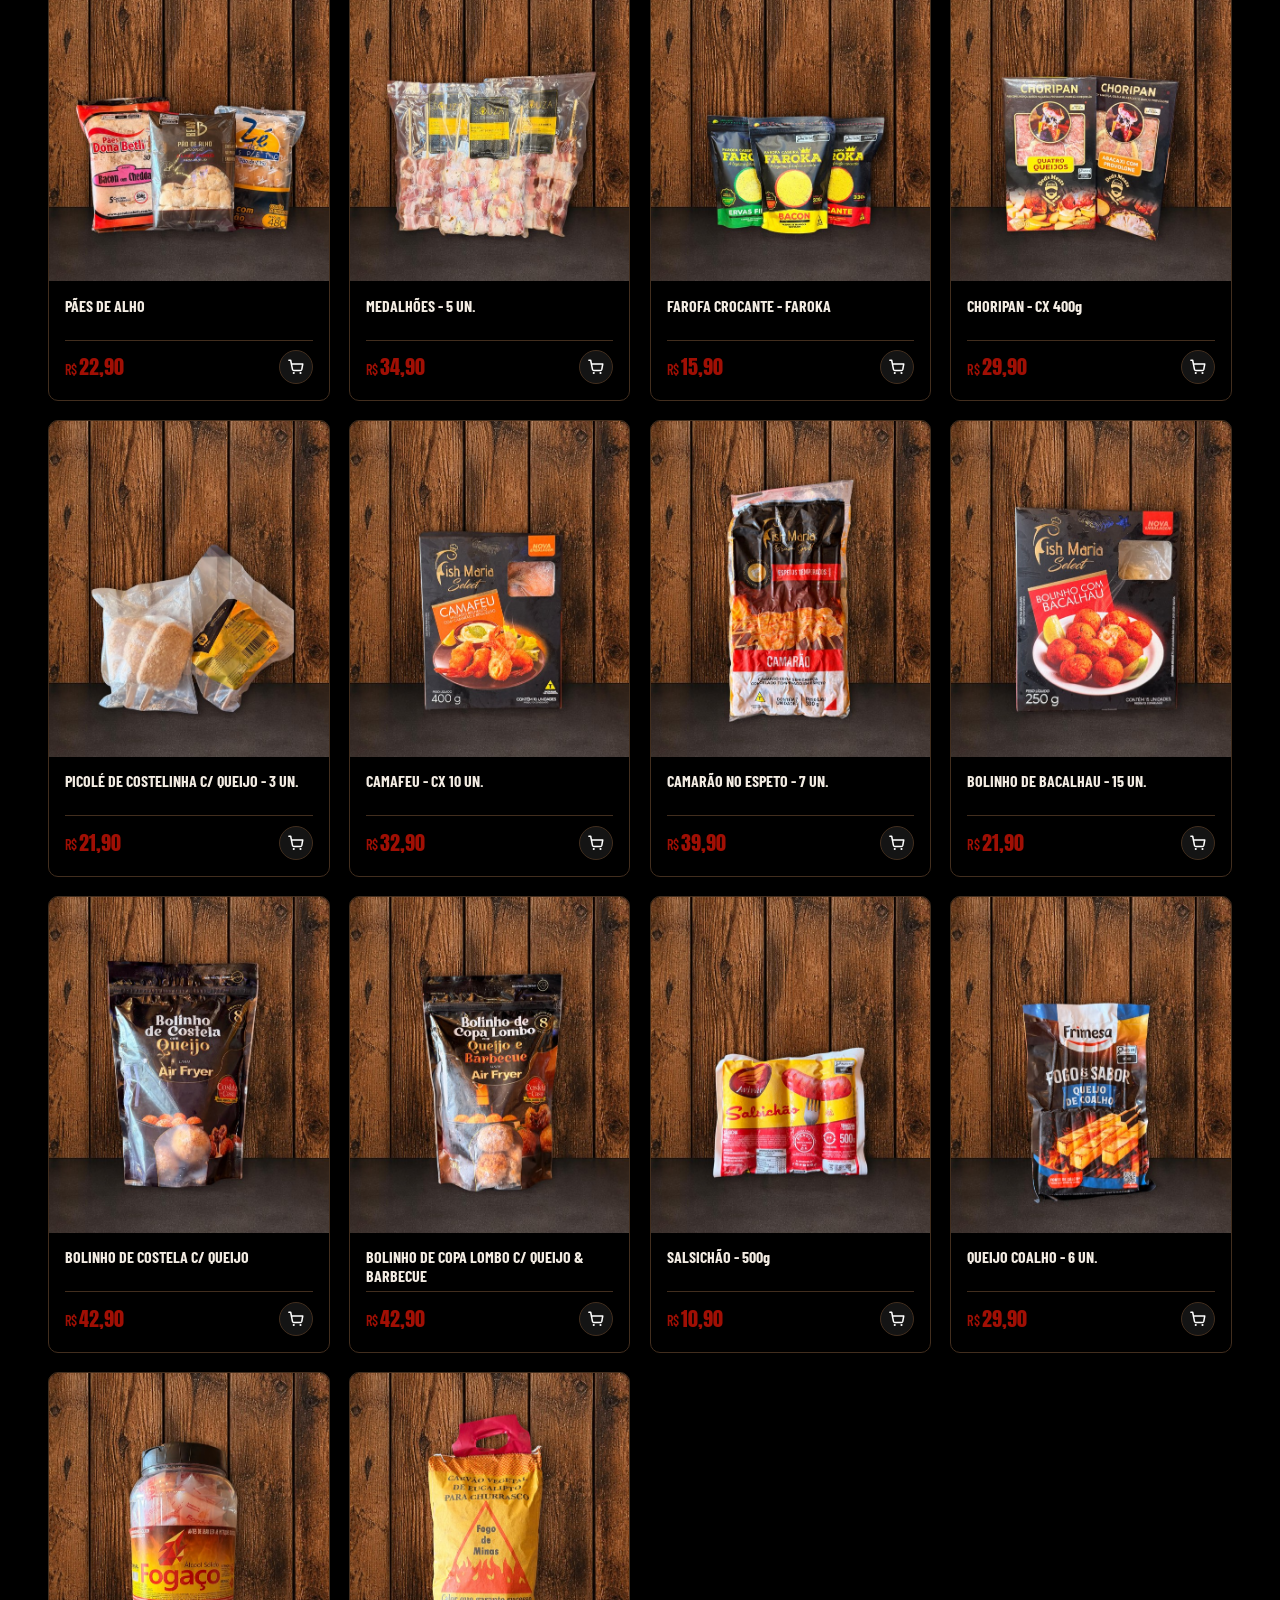
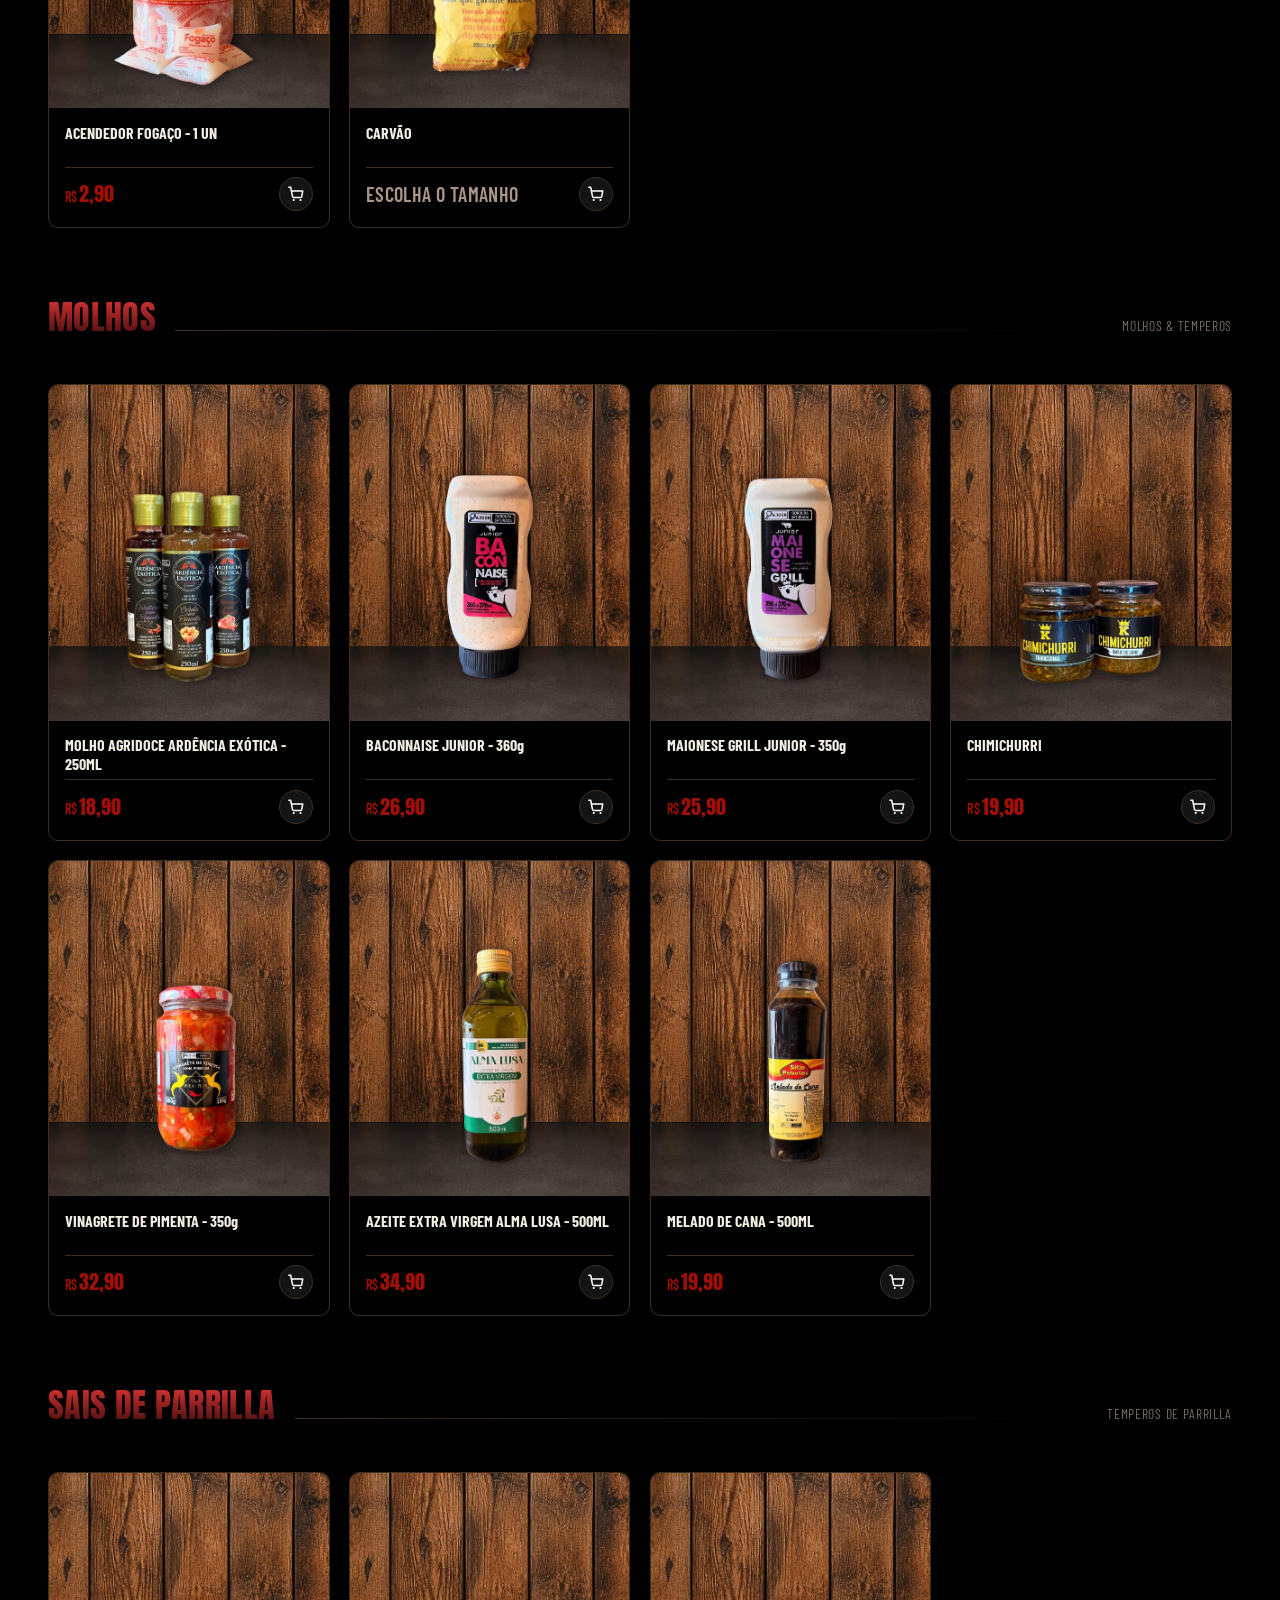
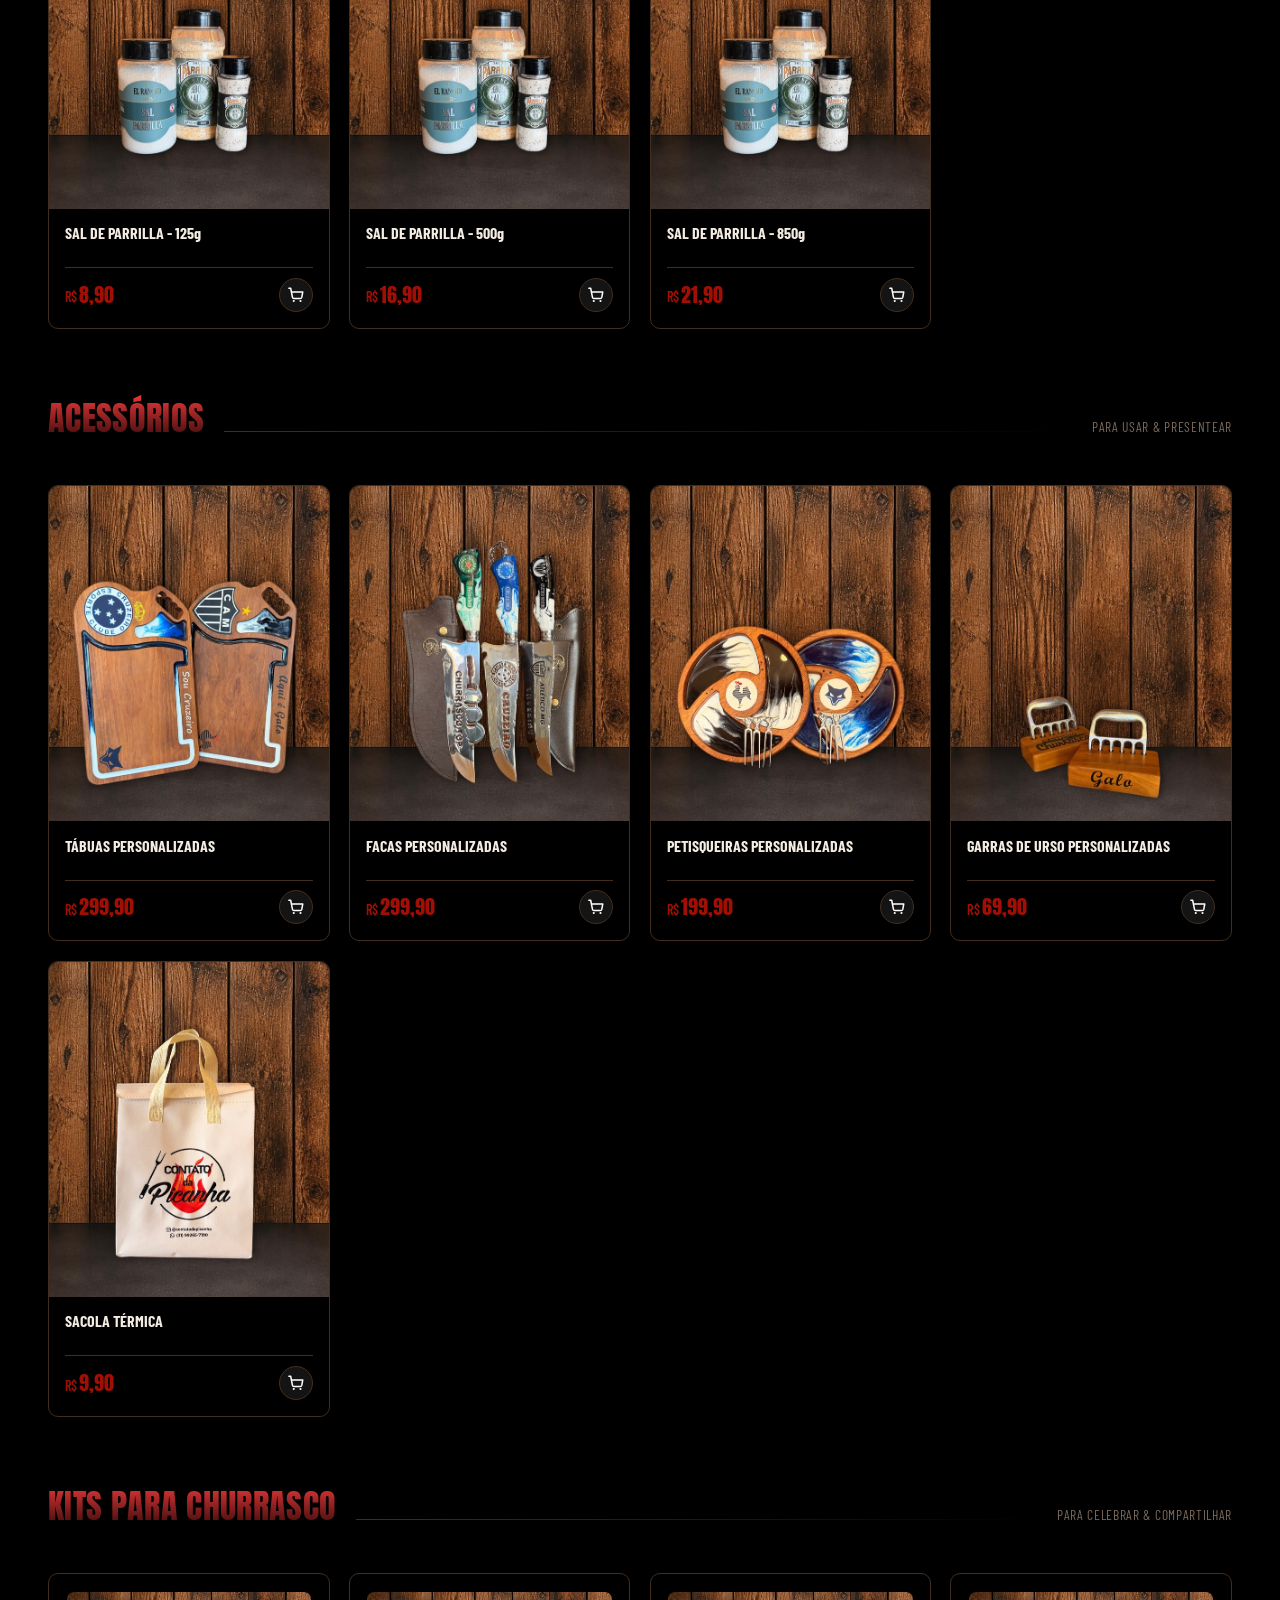
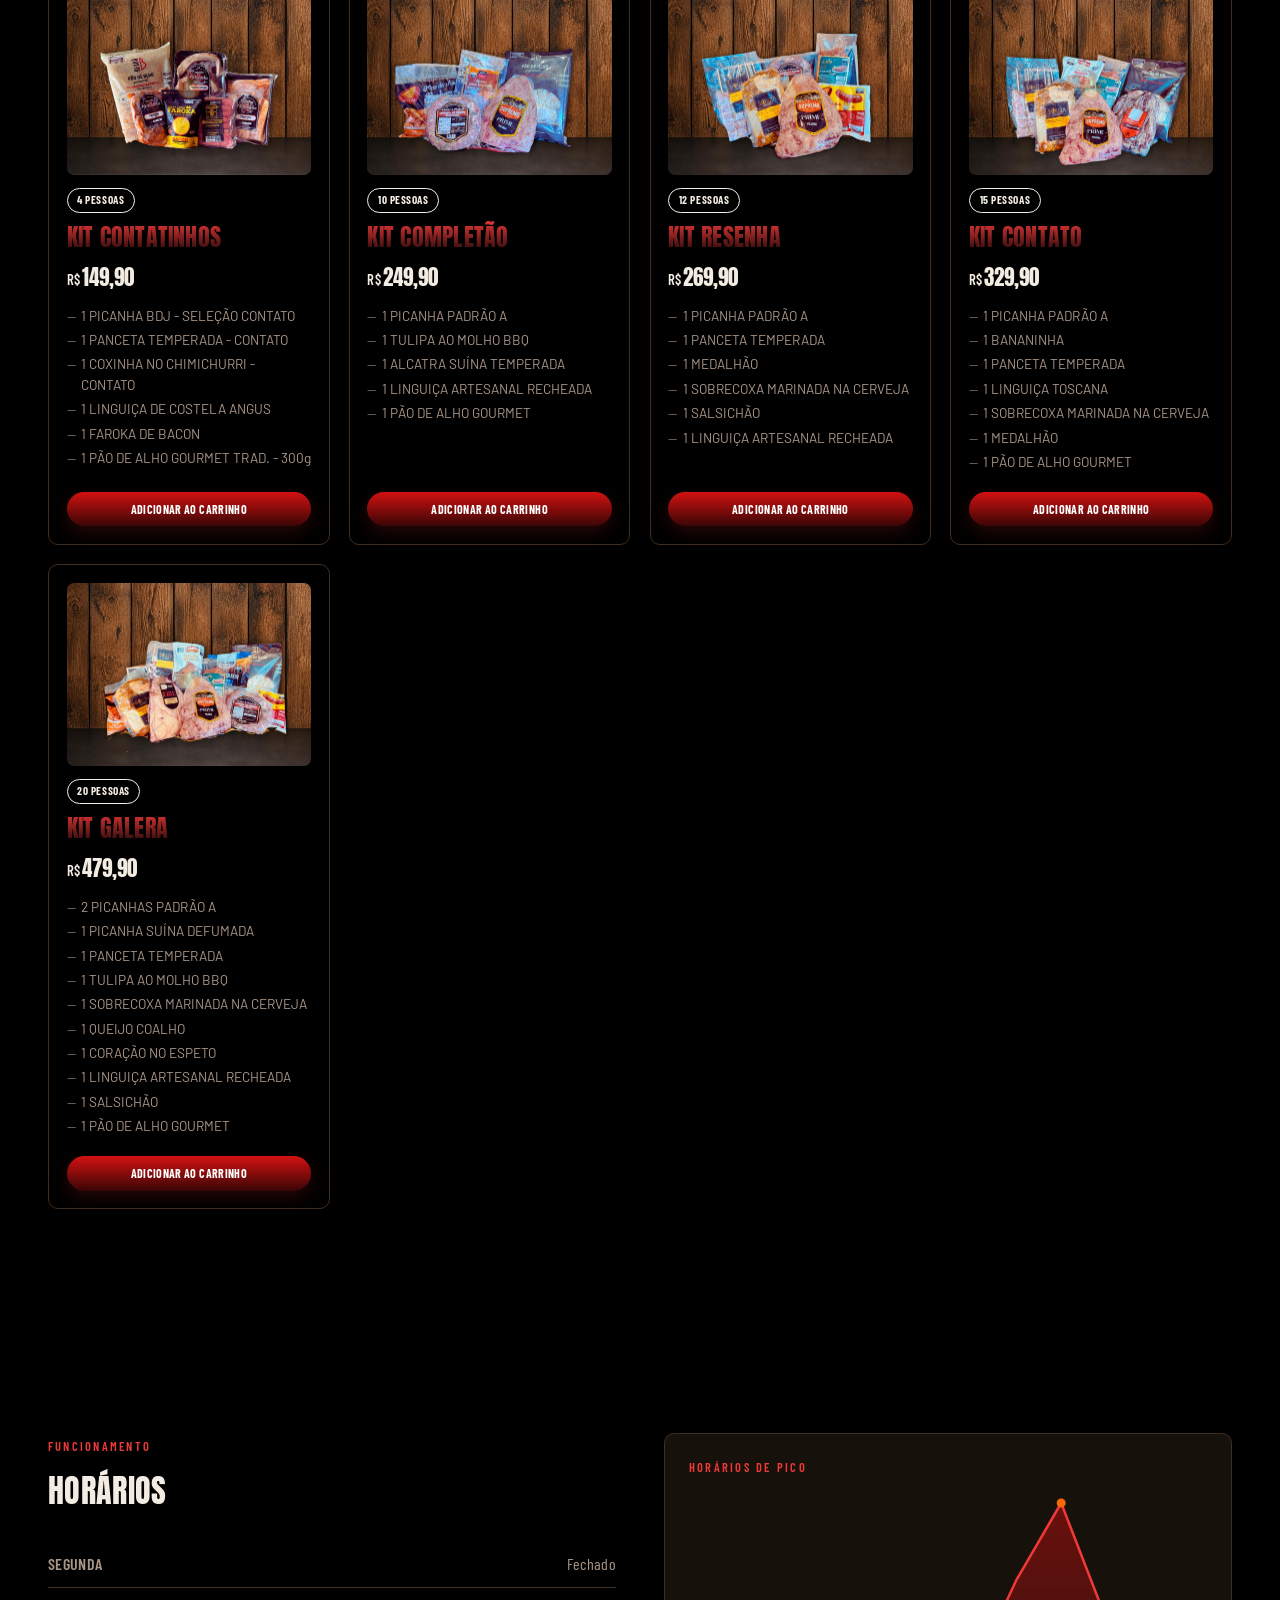
==== commit e1ea7d7f: "alteração de produtos" ====
--- a/index.html
+++ b/index.html
@@ -820,7 +820,7 @@
             <div class="product-body">
               <h4 class="product-name">Fraldinha Fire</h4>
               <div class="product-footer">
-                <span class="product-price"><small>R$</small>49,90<em>/kg</em></span>
+                <span class="product-price"><small>R$</small>59,90<em>/kg</em></span>
                 <button type="button" class="product-cta add-cart-btn" aria-label="Adicionar ao carrinho">
                   <svg viewBox="0 0 24 24" width="18" height="18" fill="none" stroke="currentColor" stroke-width="2"
                     stroke-linecap="round" stroke-linejoin="round" aria-hidden="true">
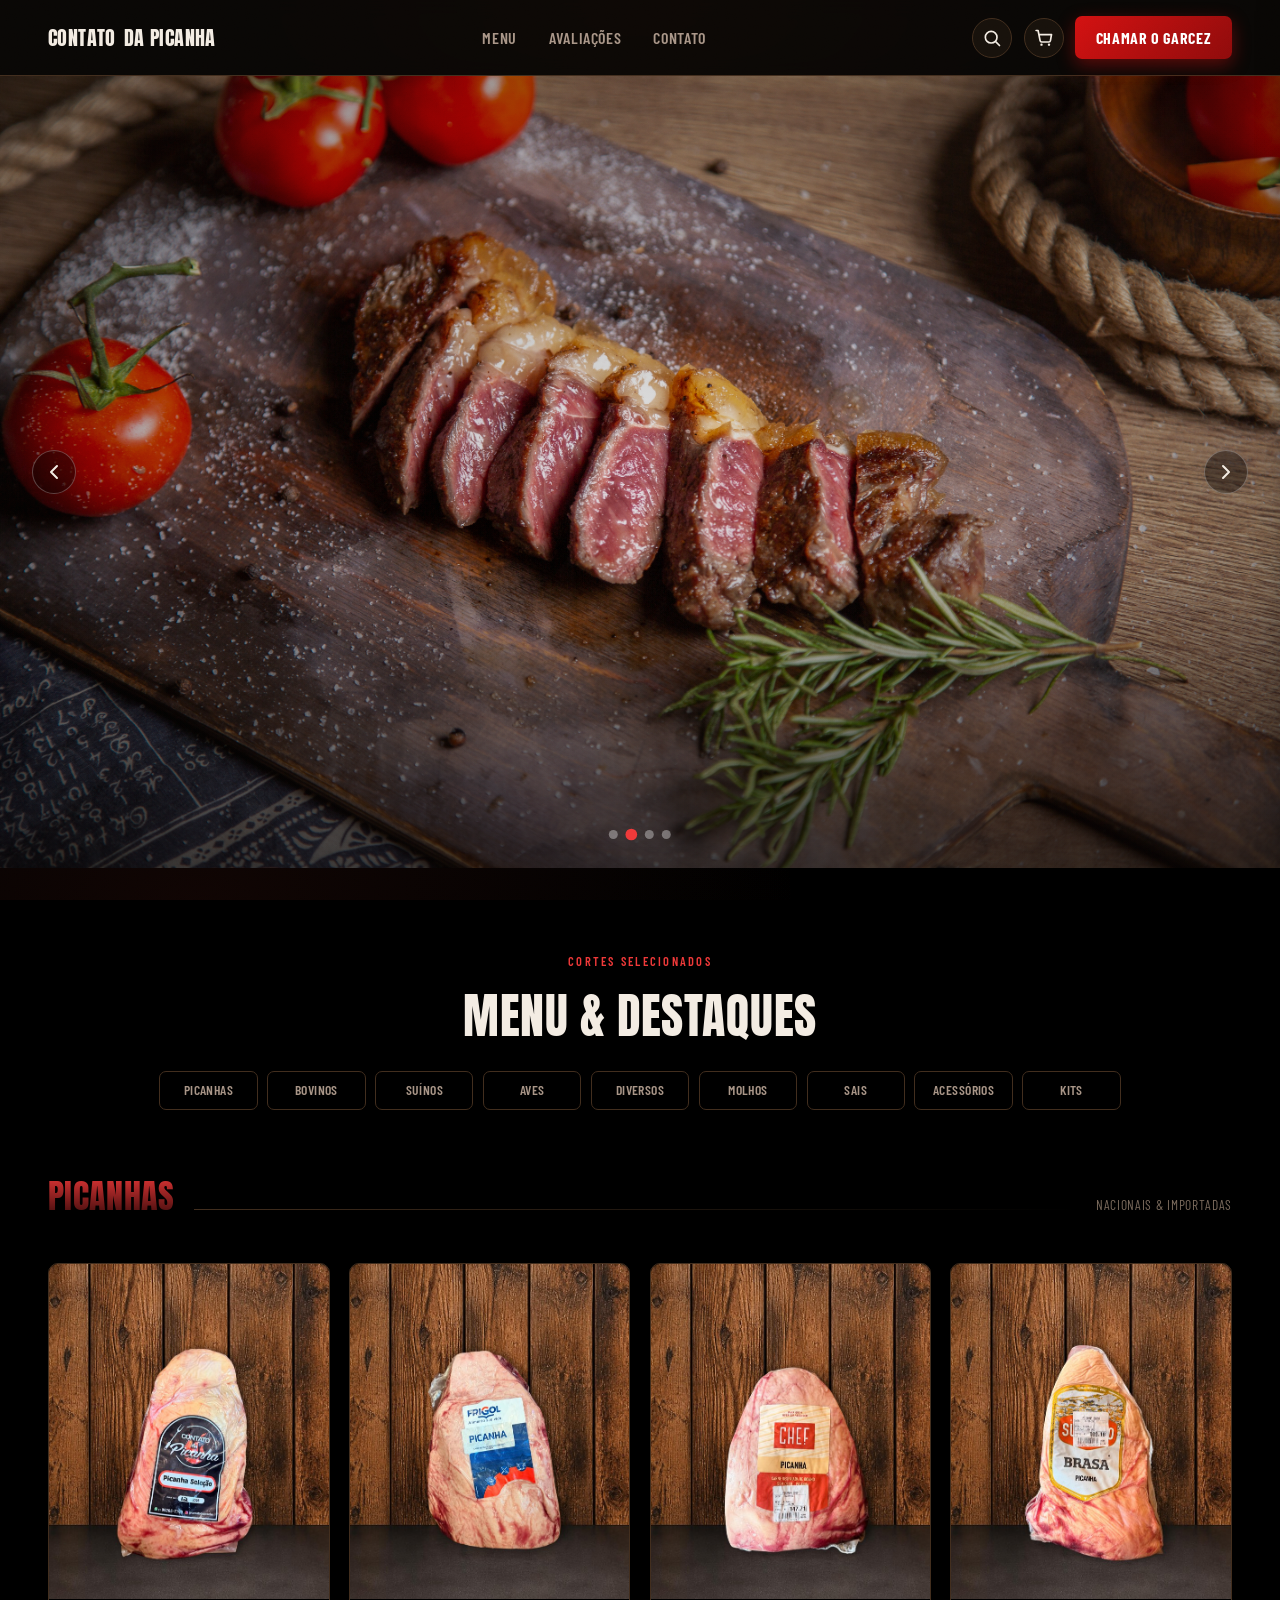
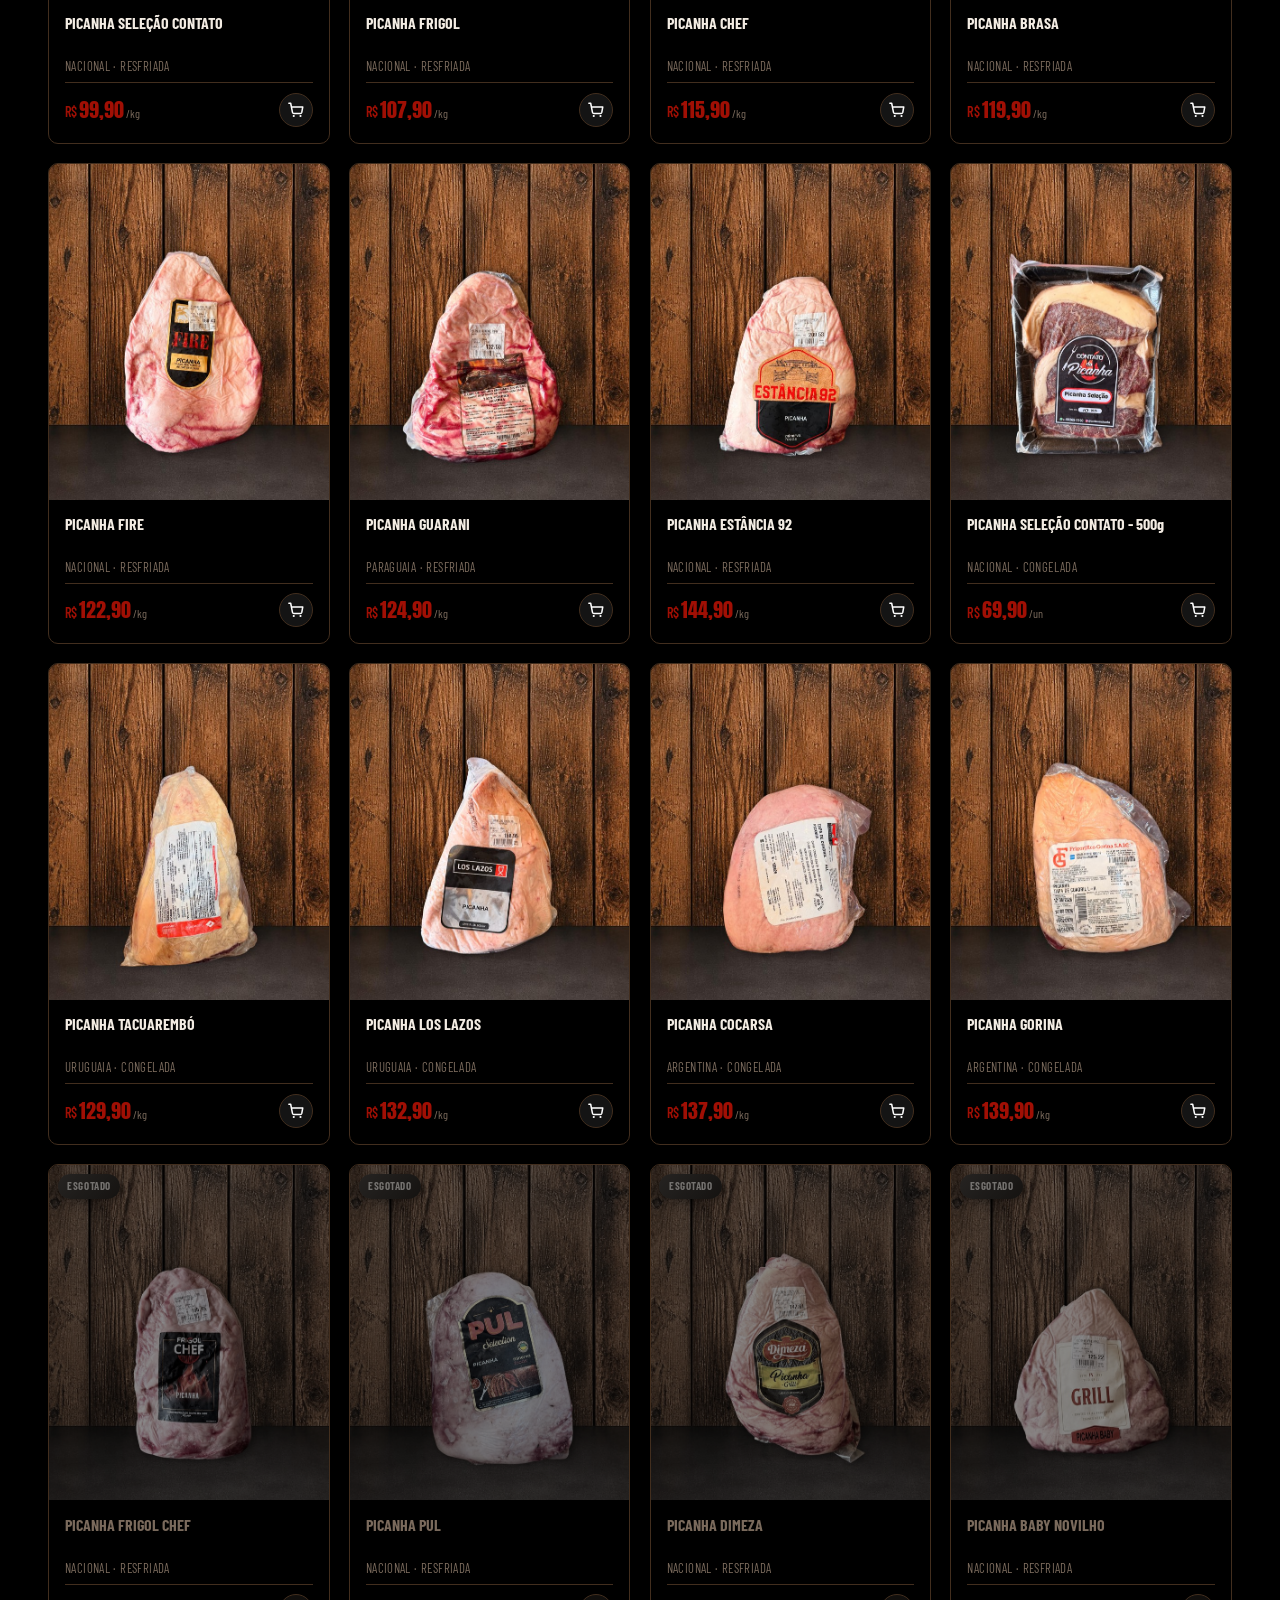
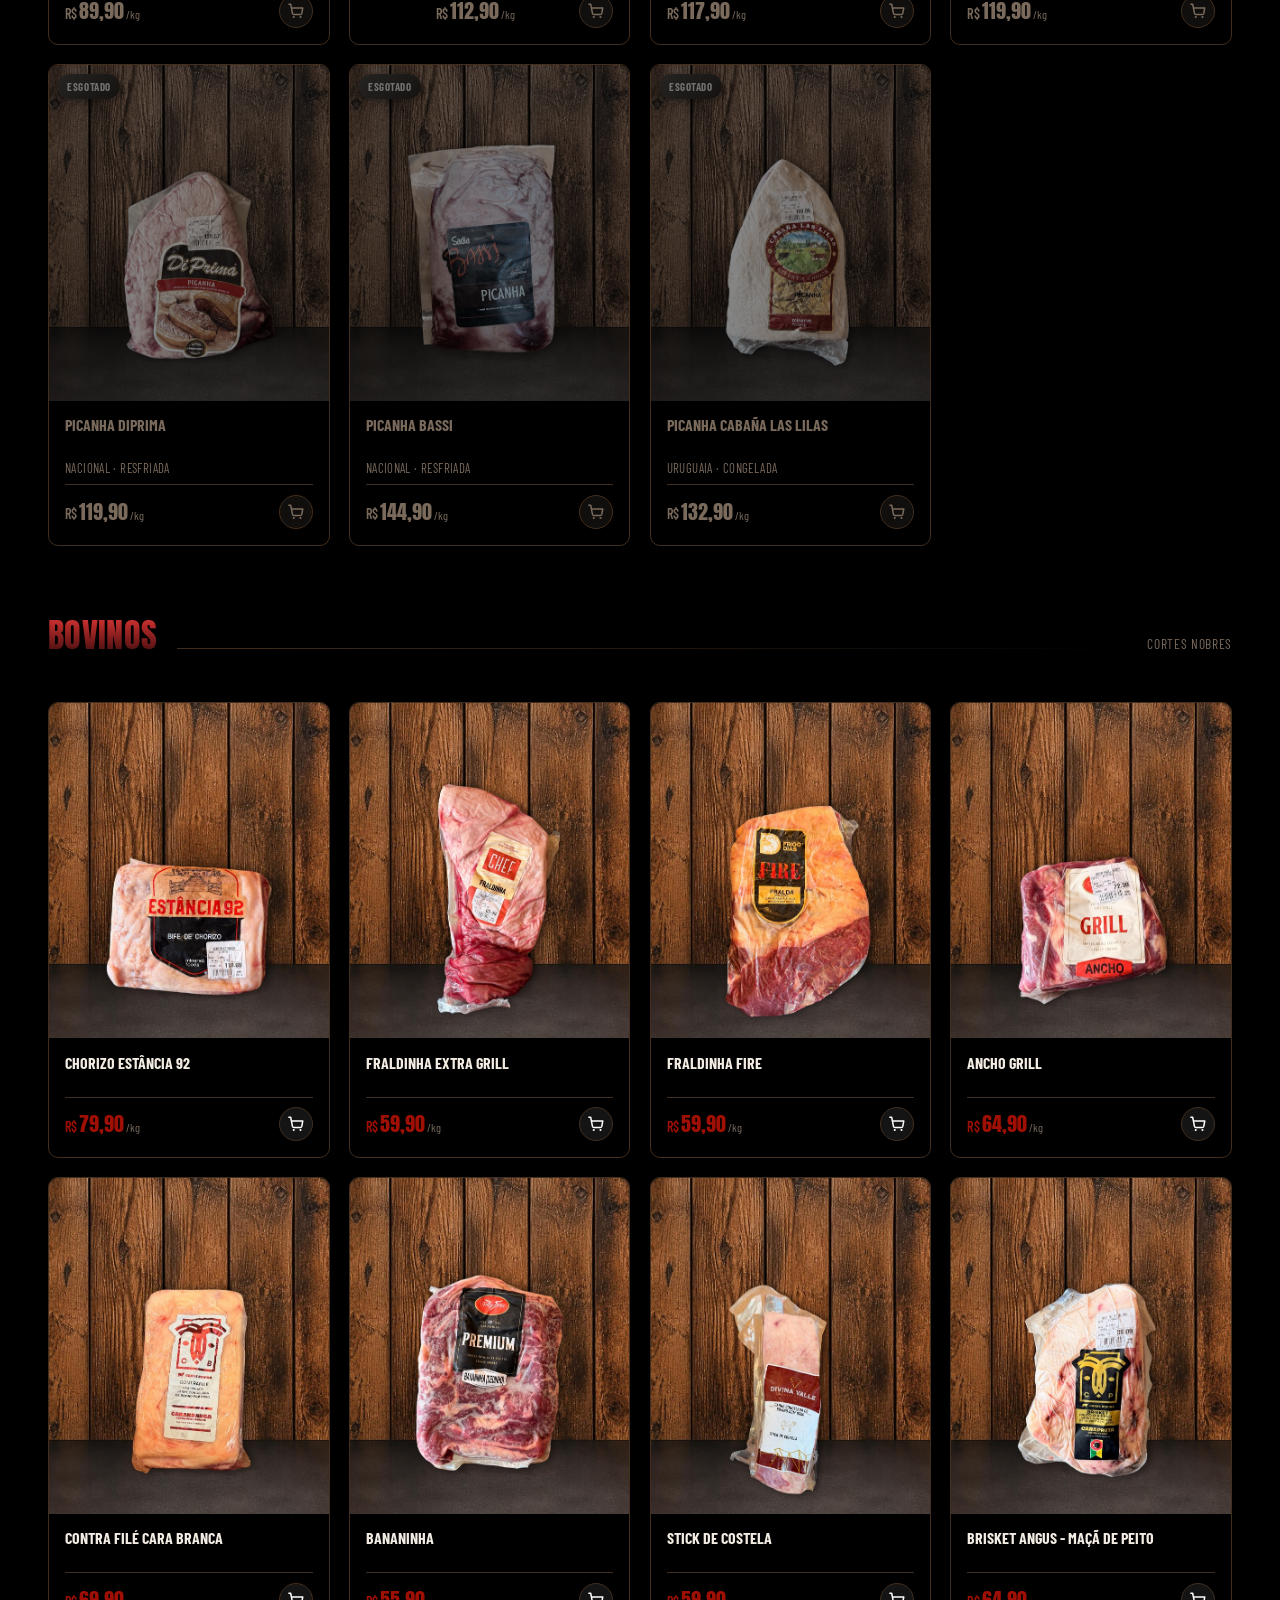
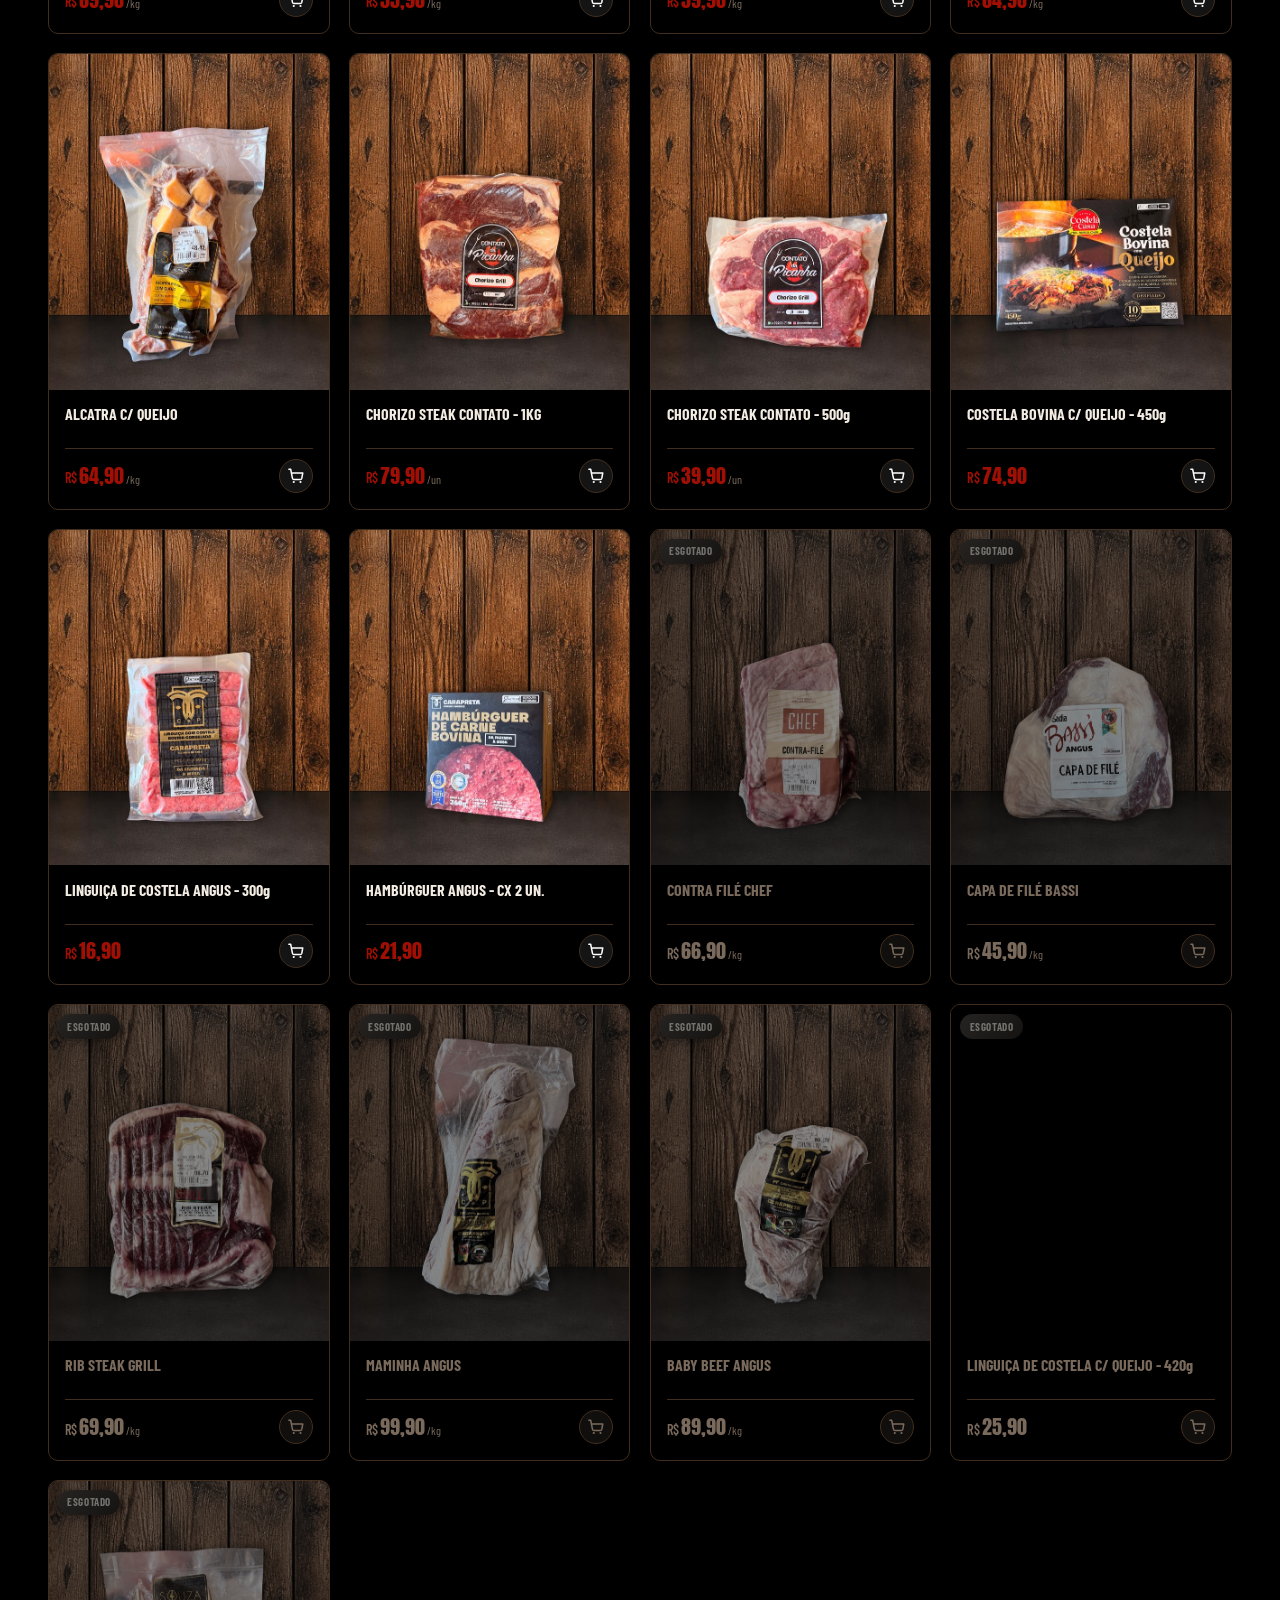
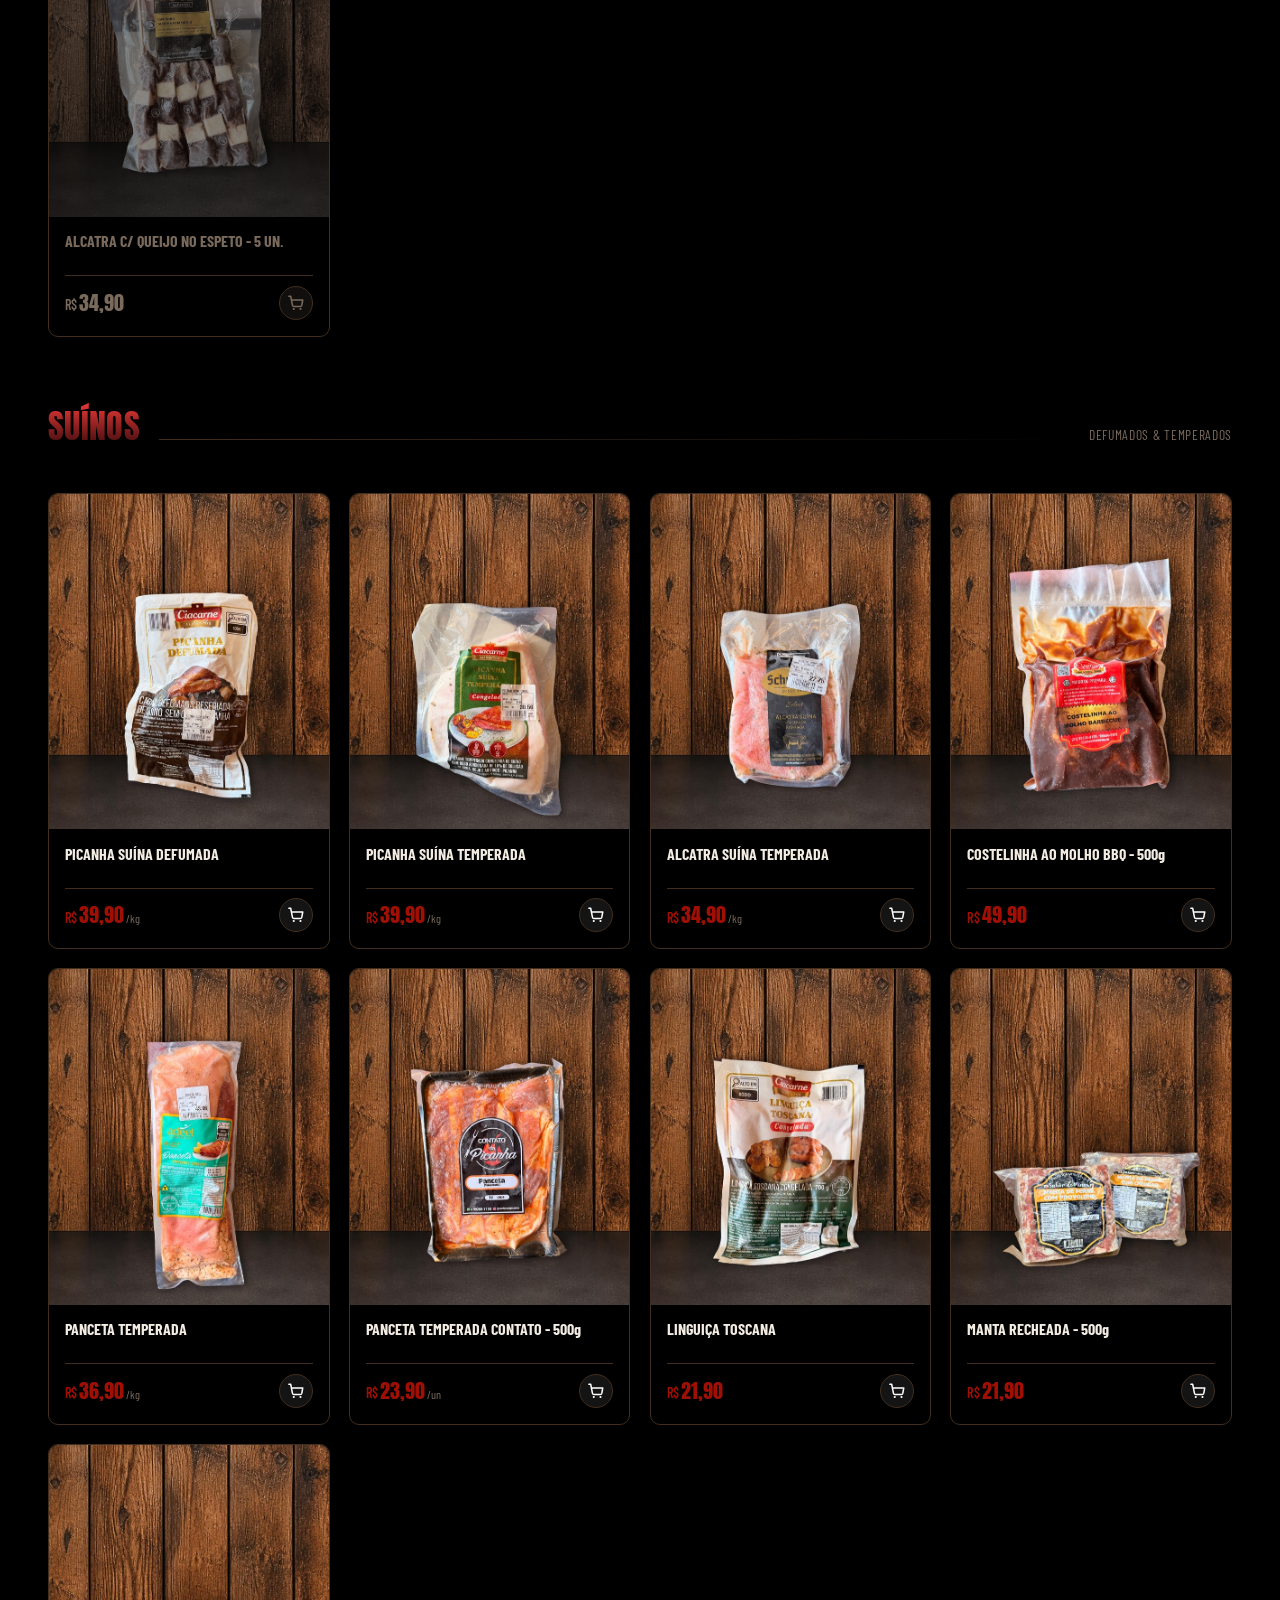
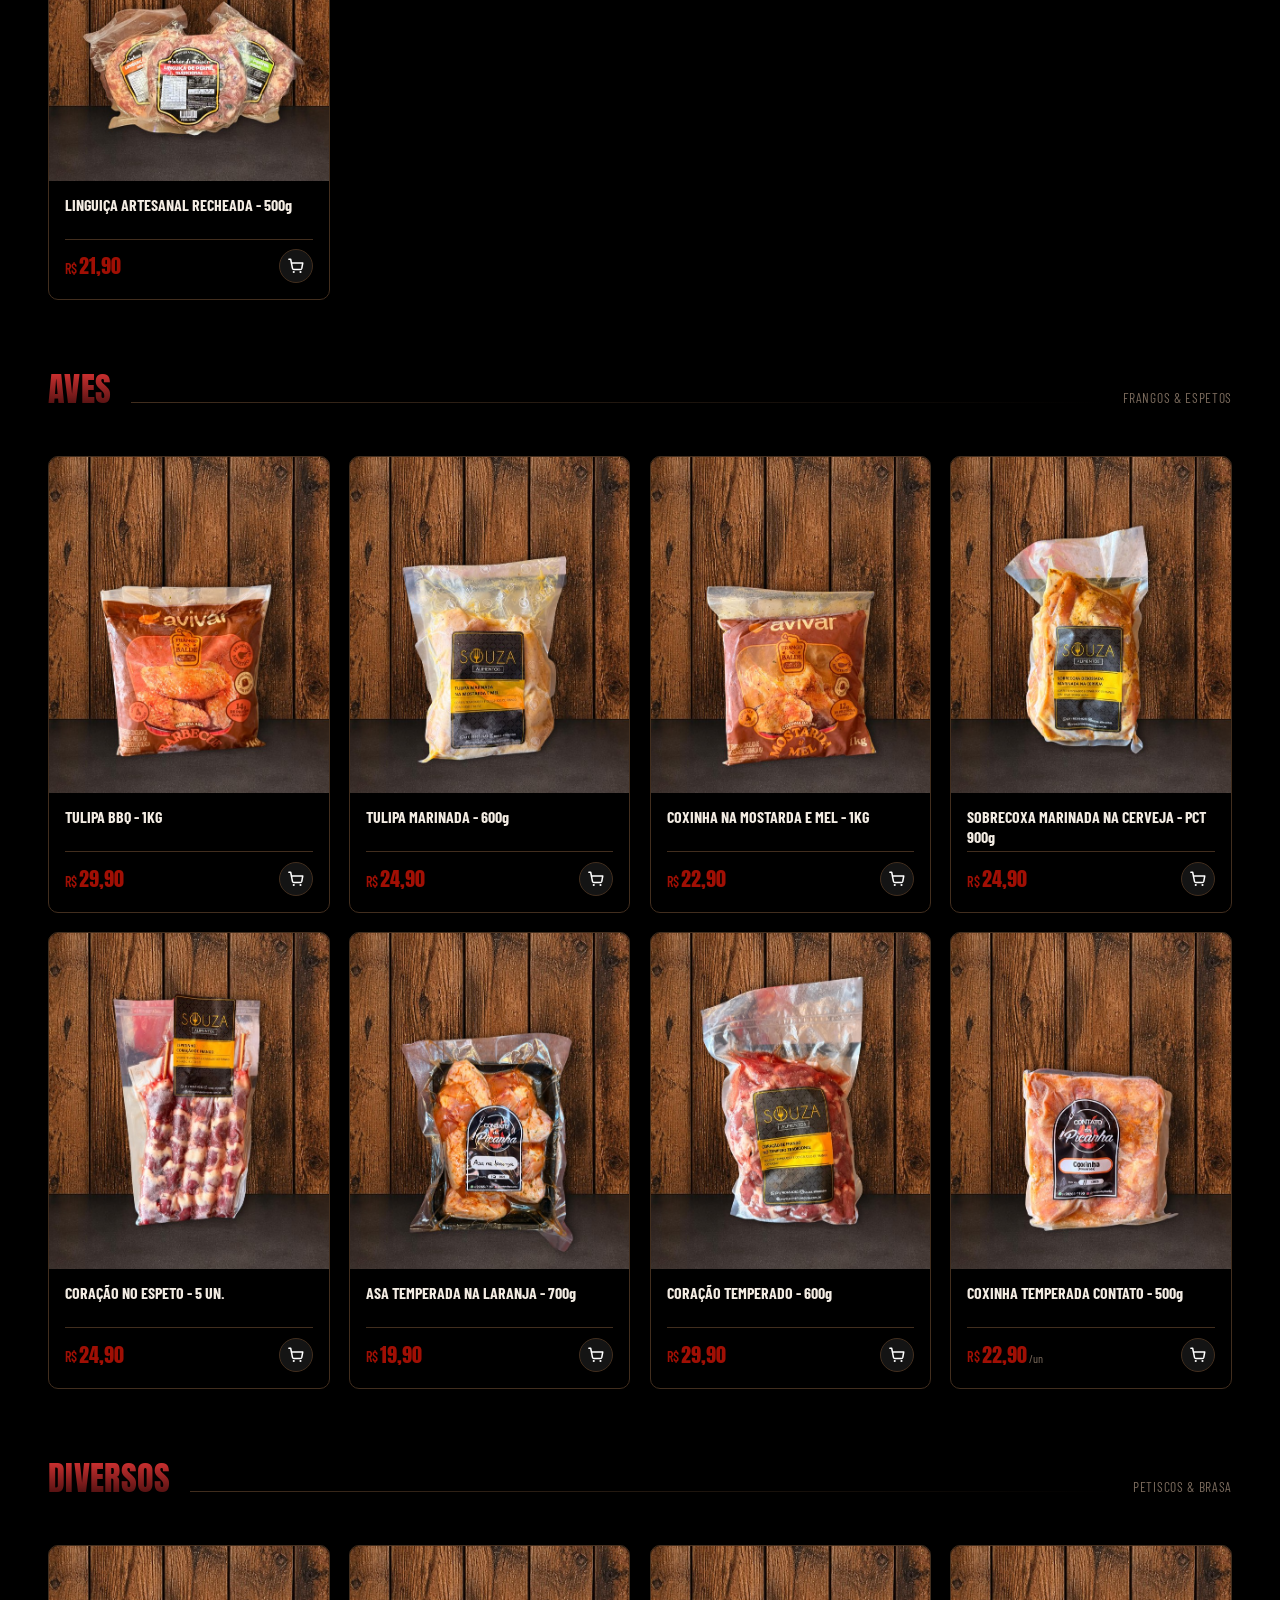
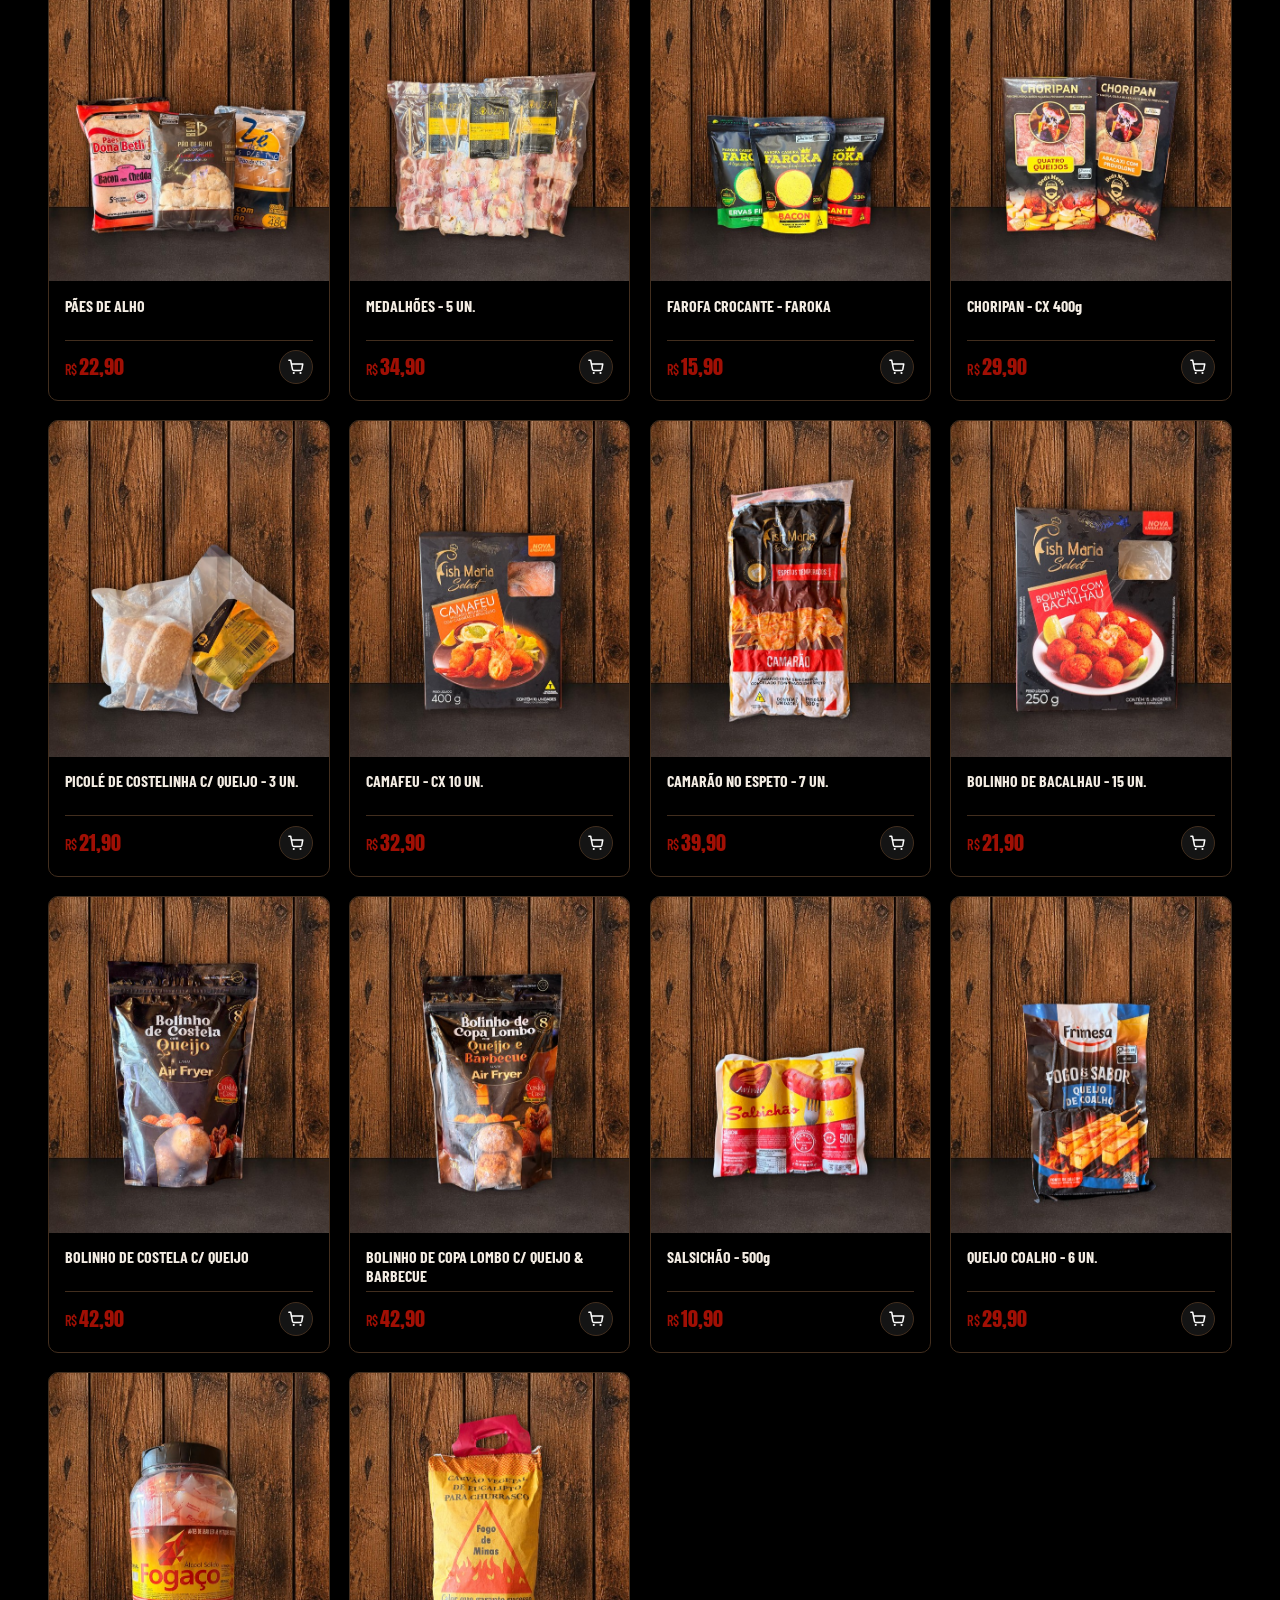
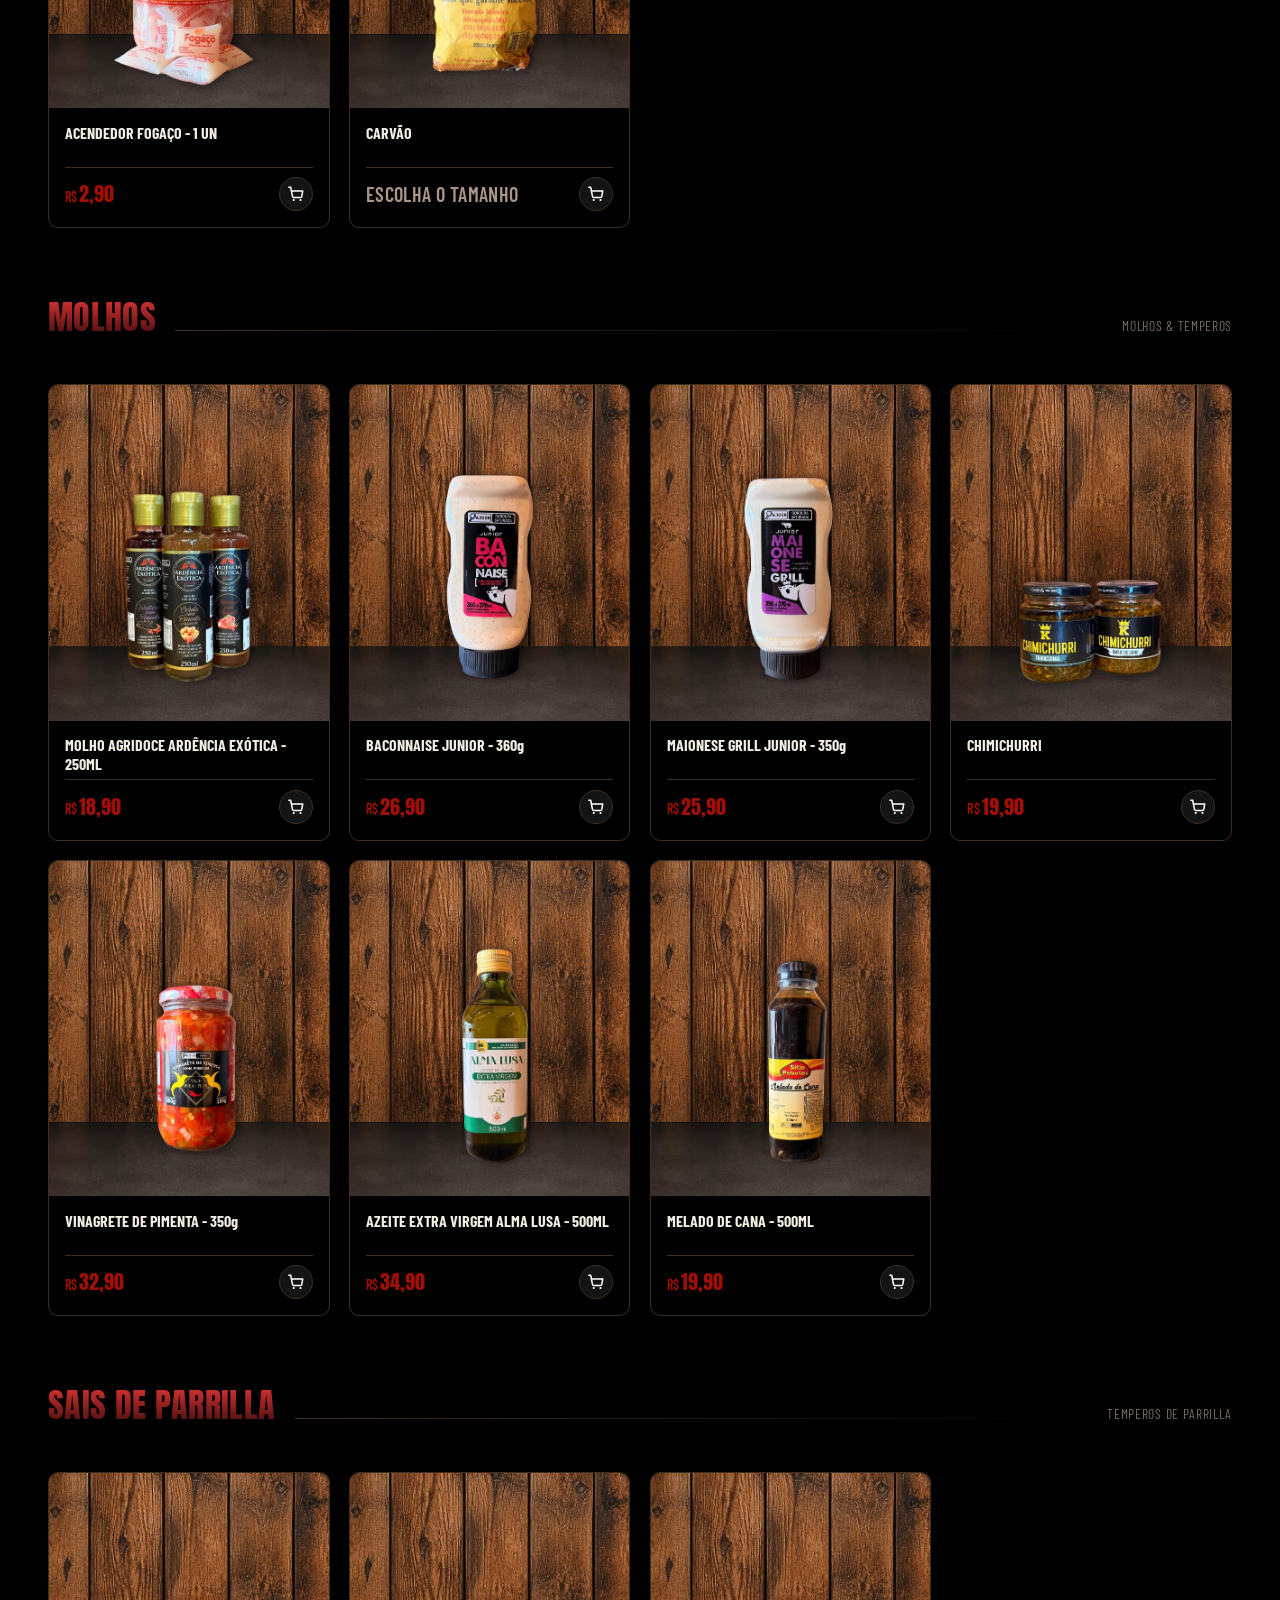
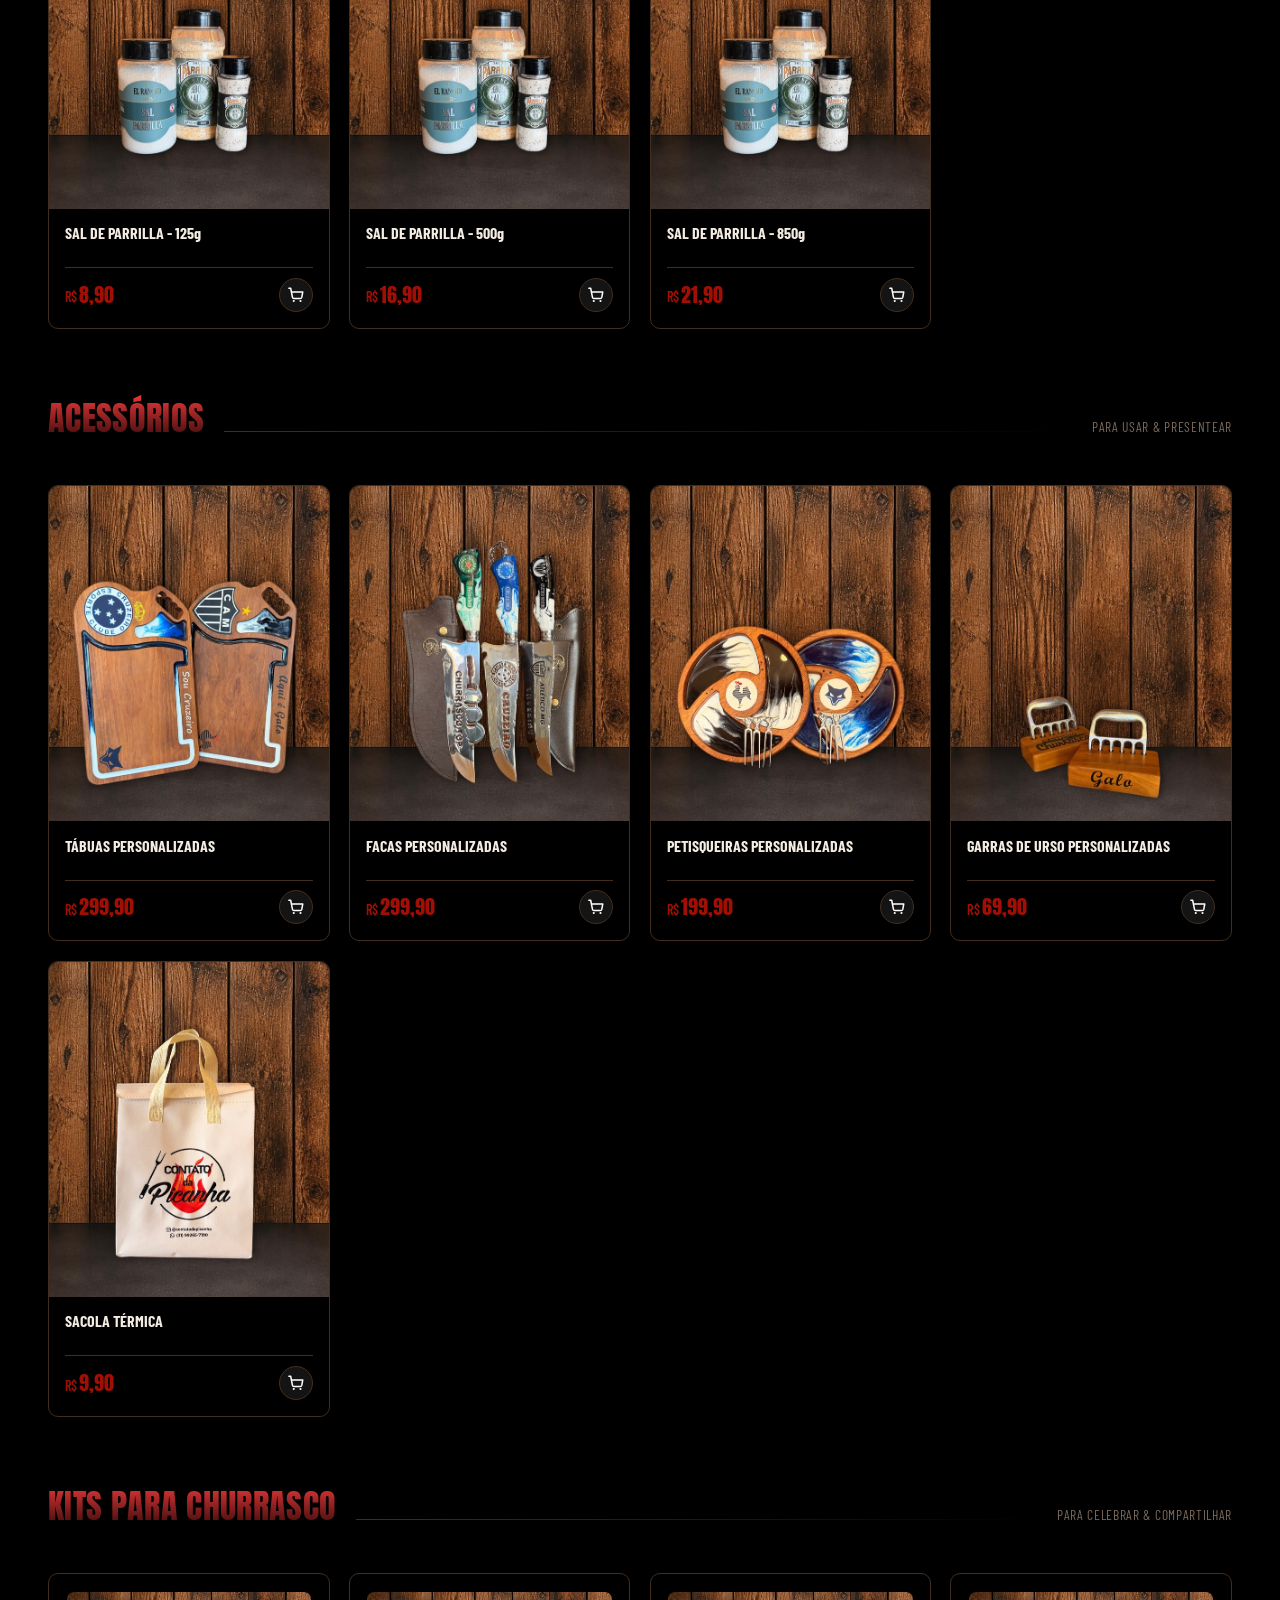
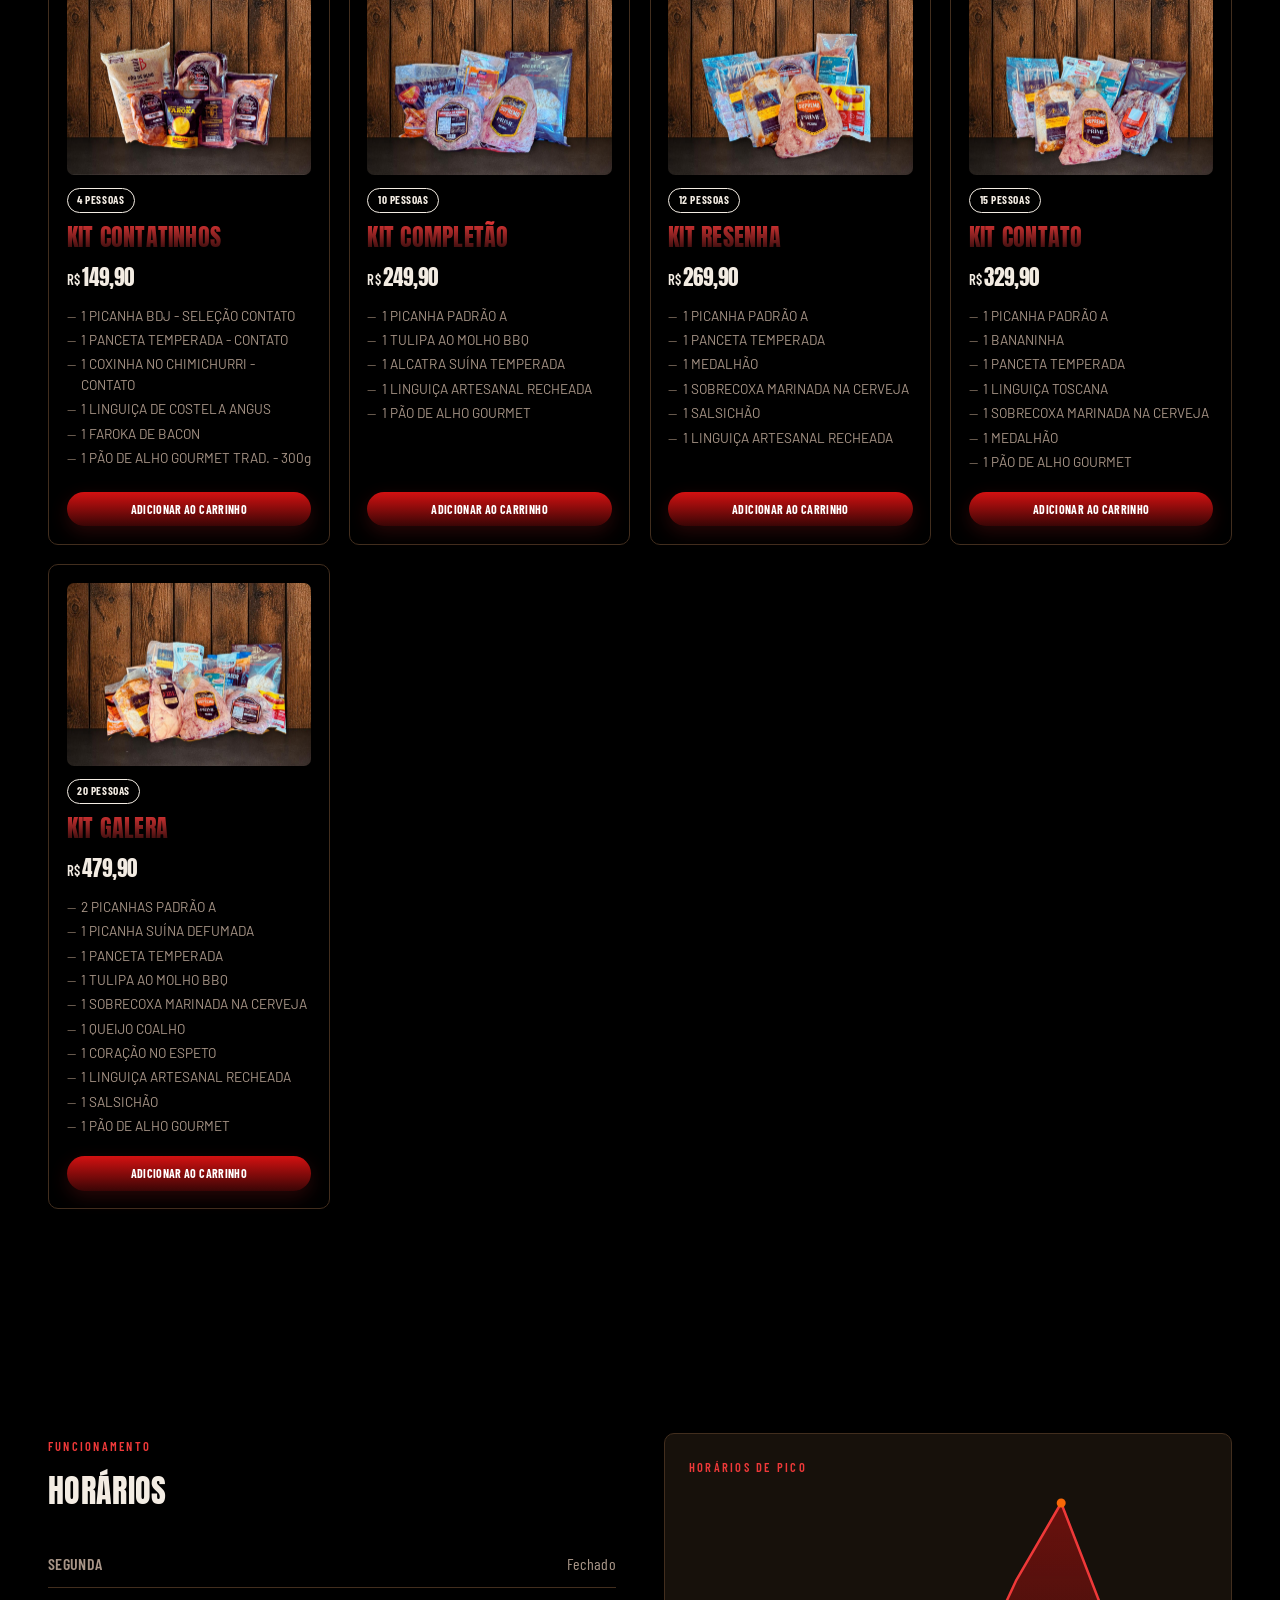
==== commit fea7cff3: "adição de produtos" ====
--- a/index.html
+++ b/index.html
@@ -710,6 +710,29 @@
             </div>
           </div>
 
+          <div class="product-card" data-key="picanhas:gorina">
+            <div class="product-media">
+              <img class="product-photo" src="images/products/picanhas/gorina.jpg"
+               alt="Gorina" loading="lazy">
+               <span class="product-tag">Promoção</span>
+            </div>
+            <div class="product-body">
+              <h4 class="product-name">Gorina</h4>
+              <p class="product-meta">Argentina · Congelada</p>
+              <div class="product-footer">
+                <span class="product-price"><small>R$</small>139,90<em>/kg</em></span>
+                <button type="button" class="product-cta add-cart-btn" aria-label="Adicionar ao carrinho">
+                  <svg viewBox="0 0 24 24" width="18" height="18" fill="none" stroke="currentColor" stroke-width="2"
+                    stroke-linecap="round" stroke-linejoin="round" aria-hidden="true">
+                    <circle cx="9" cy="20" r="1.4" fill="currentColor" stroke="none" />
+                    <circle cx="18" cy="20" r="1.4" fill="currentColor" stroke="none" />
+                    <path d="M2.5 3h2.4l2.4 12.2a2 2 0 0 0 2 1.6h8.4a2 2 0 0 0 2-1.6L21 8H6" />
+                  </svg>
+                </button>
+              </div>
+            </div>
+          </div>
+
           <div class="product-card" data-key="picanhas:cocarsa">
             <div class="product-media">
               <img class="product-photo" src="images/products/picanhas/cocarsa.jpg"
@@ -1547,6 +1570,28 @@
               <h4 class="product-name">Coração no Espeto - 5 un</h4>
               <div class="product-footer">
                 <span class="product-price"><small>R$</small>24,90</span>
+                <button type="button" class="product-cta add-cart-btn" aria-label="Adicionar ao carrinho">
+                  <svg viewBox="0 0 24 24" width="18" height="18" fill="none" stroke="currentColor" stroke-width="2"
+                    stroke-linecap="round" stroke-linejoin="round" aria-hidden="true">
+                    <circle cx="9" cy="20" r="1.4" fill="currentColor" stroke="none" />
+                    <circle cx="18" cy="20" r="1.4" fill="currentColor" stroke="none" />
+                    <path d="M2.5 3h2.4l2.4 12.2a2 2 0 0 0 2 1.6h8.4a2 2 0 0 0 2-1.6L21 8H6" />
+                  </svg>
+                </button>
+              </div>
+            </div>
+          </div>
+
+          <div class="product-card" data-key="aves:asa-temperada">
+            <div class="product-media">
+              <img class="product-photo" src="images/products/aves/asa-temperada.jpg"
+               alt="Asa temperada na laranja - 700g" loading="lazy">
+               <span class="product-tag">Promoção</span>
+            </div>
+            <div class="product-body">
+              <h4 class="product-name">Asa temperada na laranja - 700g</h4>
+              <div class="product-footer">
+                <span class="product-price"><small>R$</small>19,90</span>
                 <button type="button" class="product-cta add-cart-btn" aria-label="Adicionar ao carrinho">
                   <svg viewBox="0 0 24 24" width="18" height="18" fill="none" stroke="currentColor" stroke-width="2"
                     stroke-linecap="round" stroke-linejoin="round" aria-hidden="true">
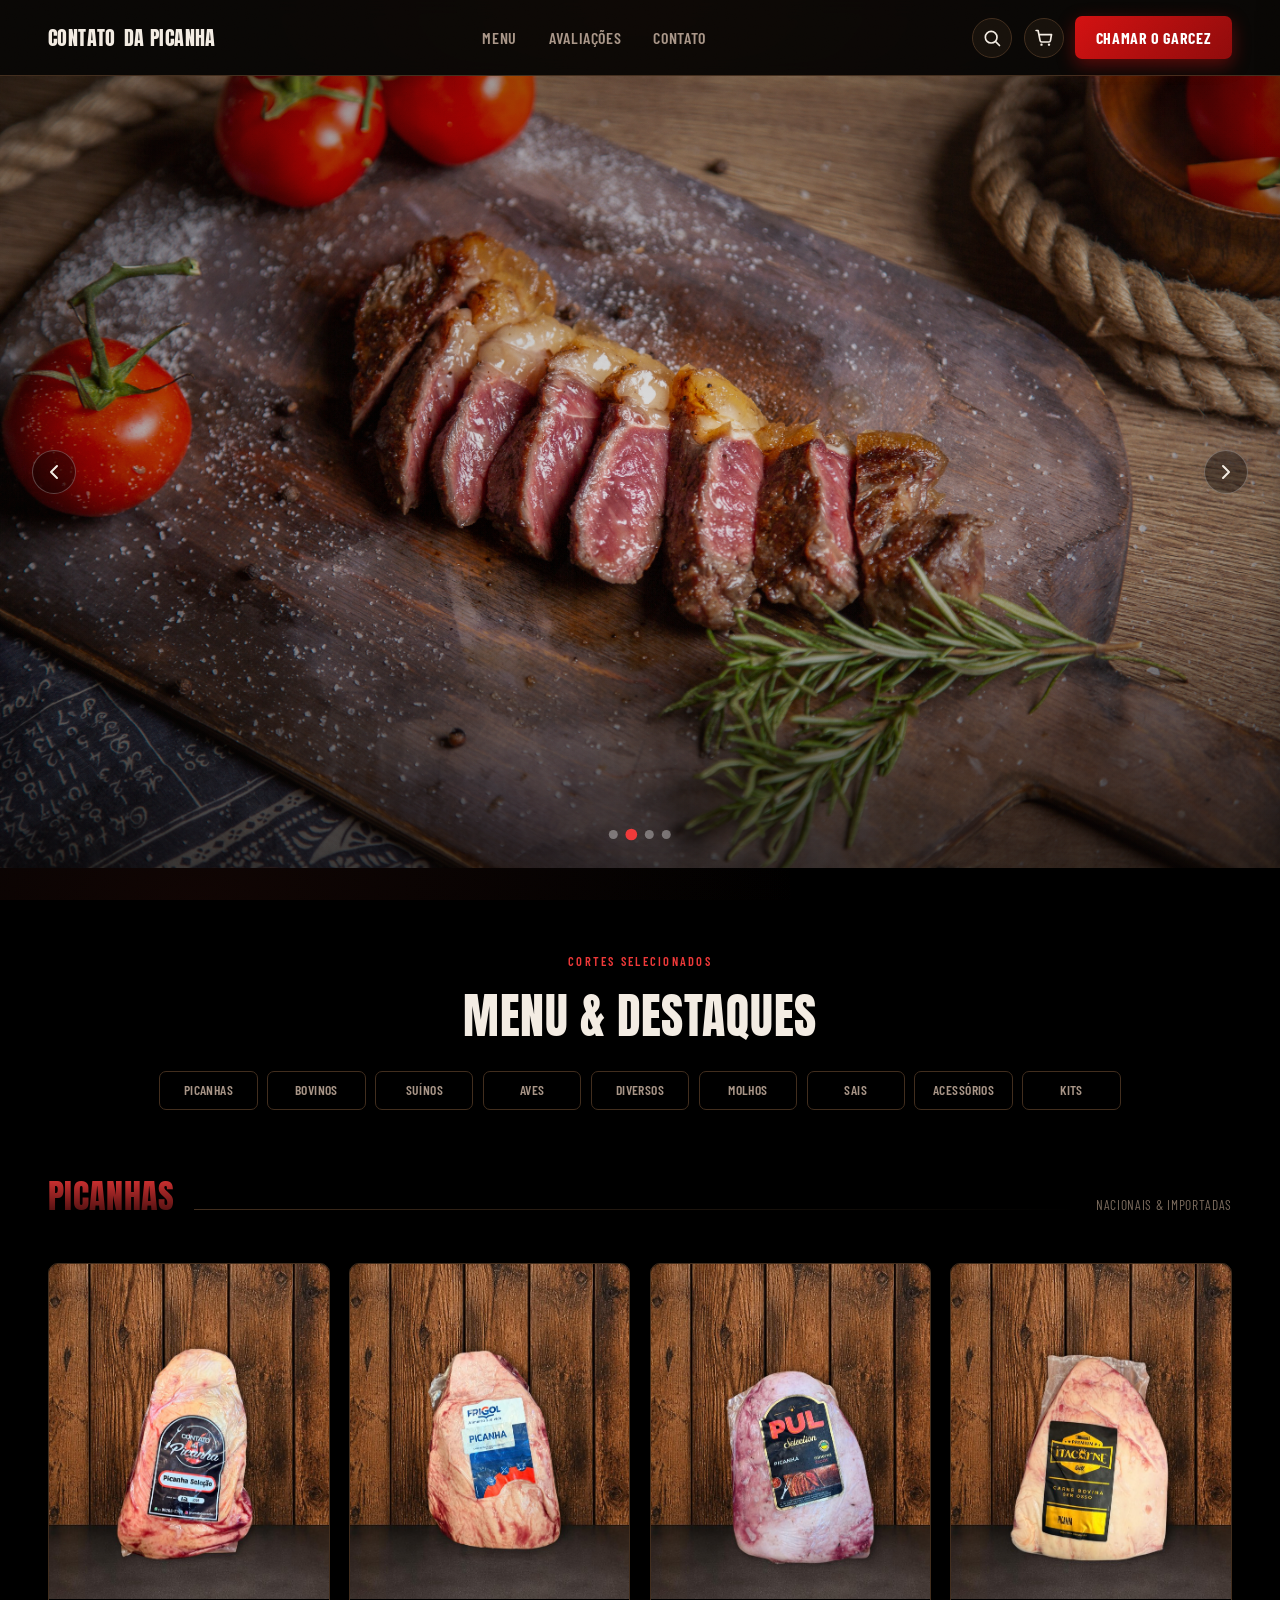
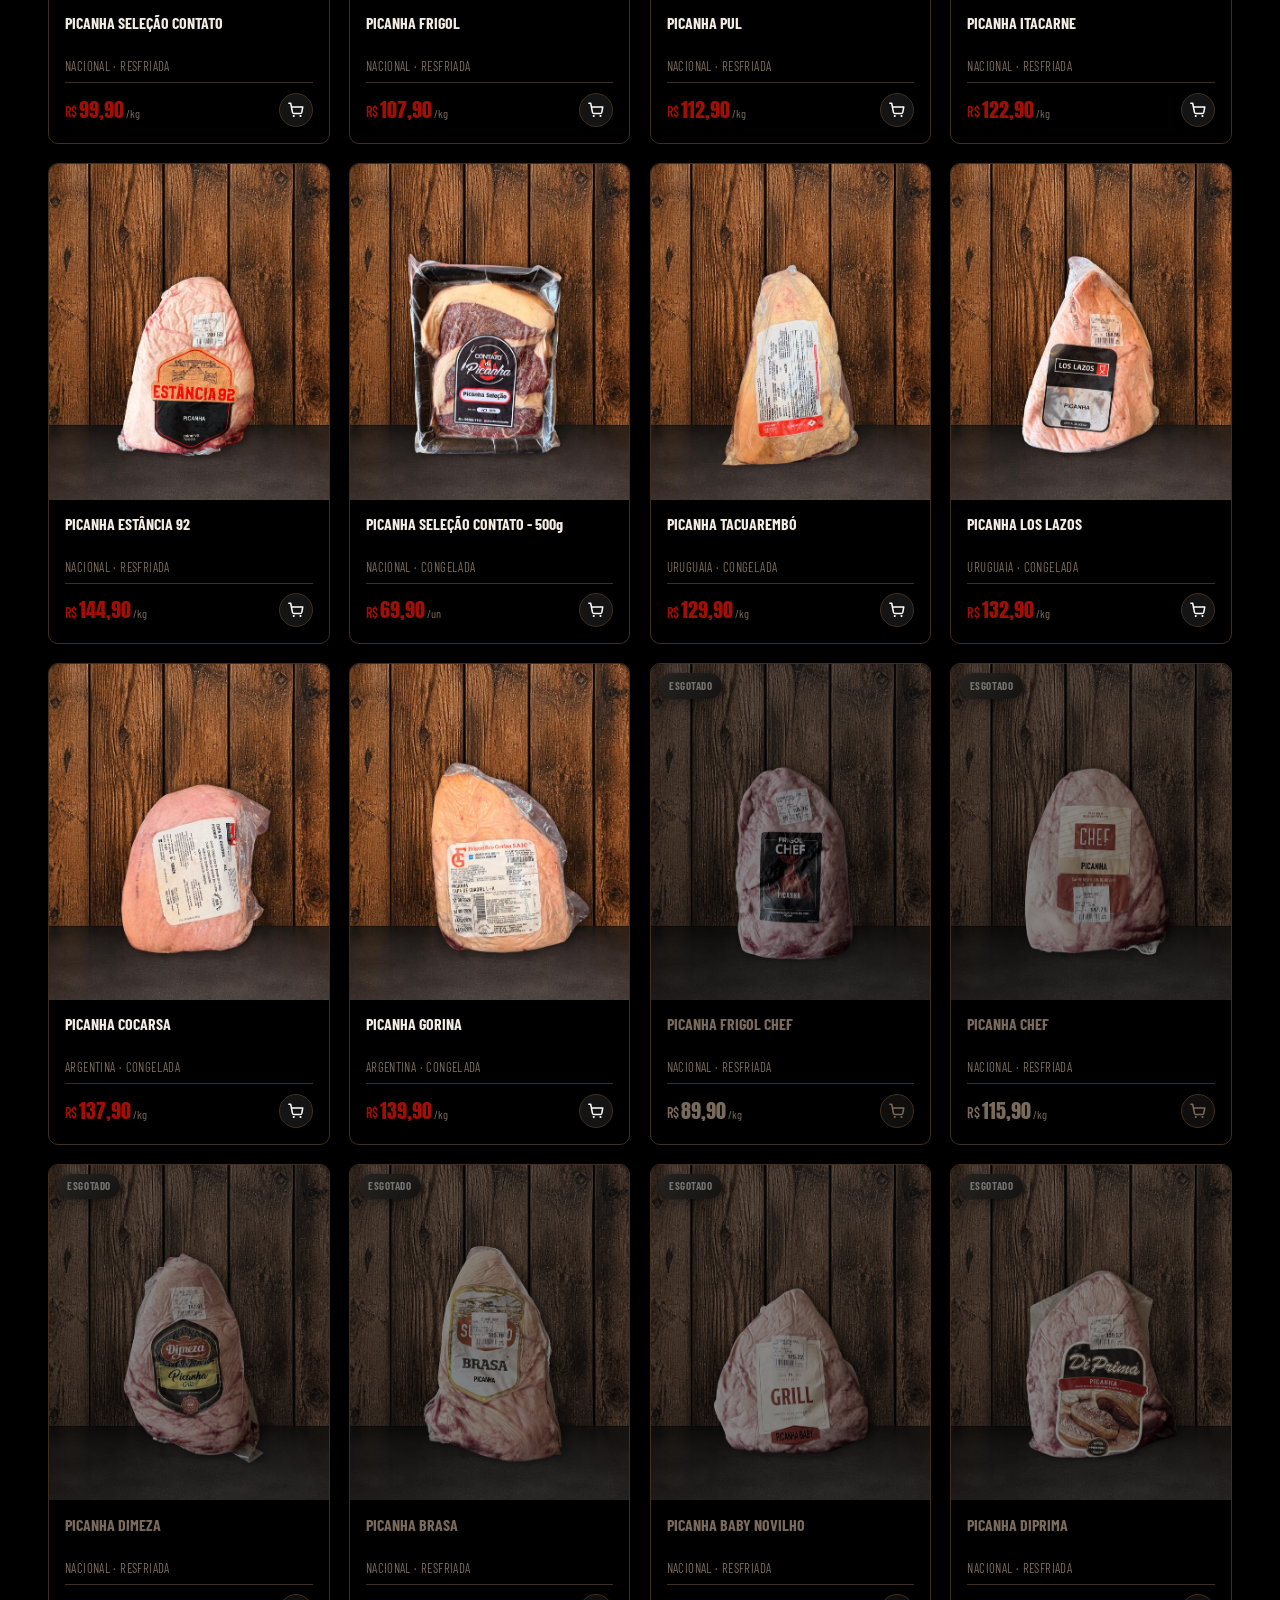
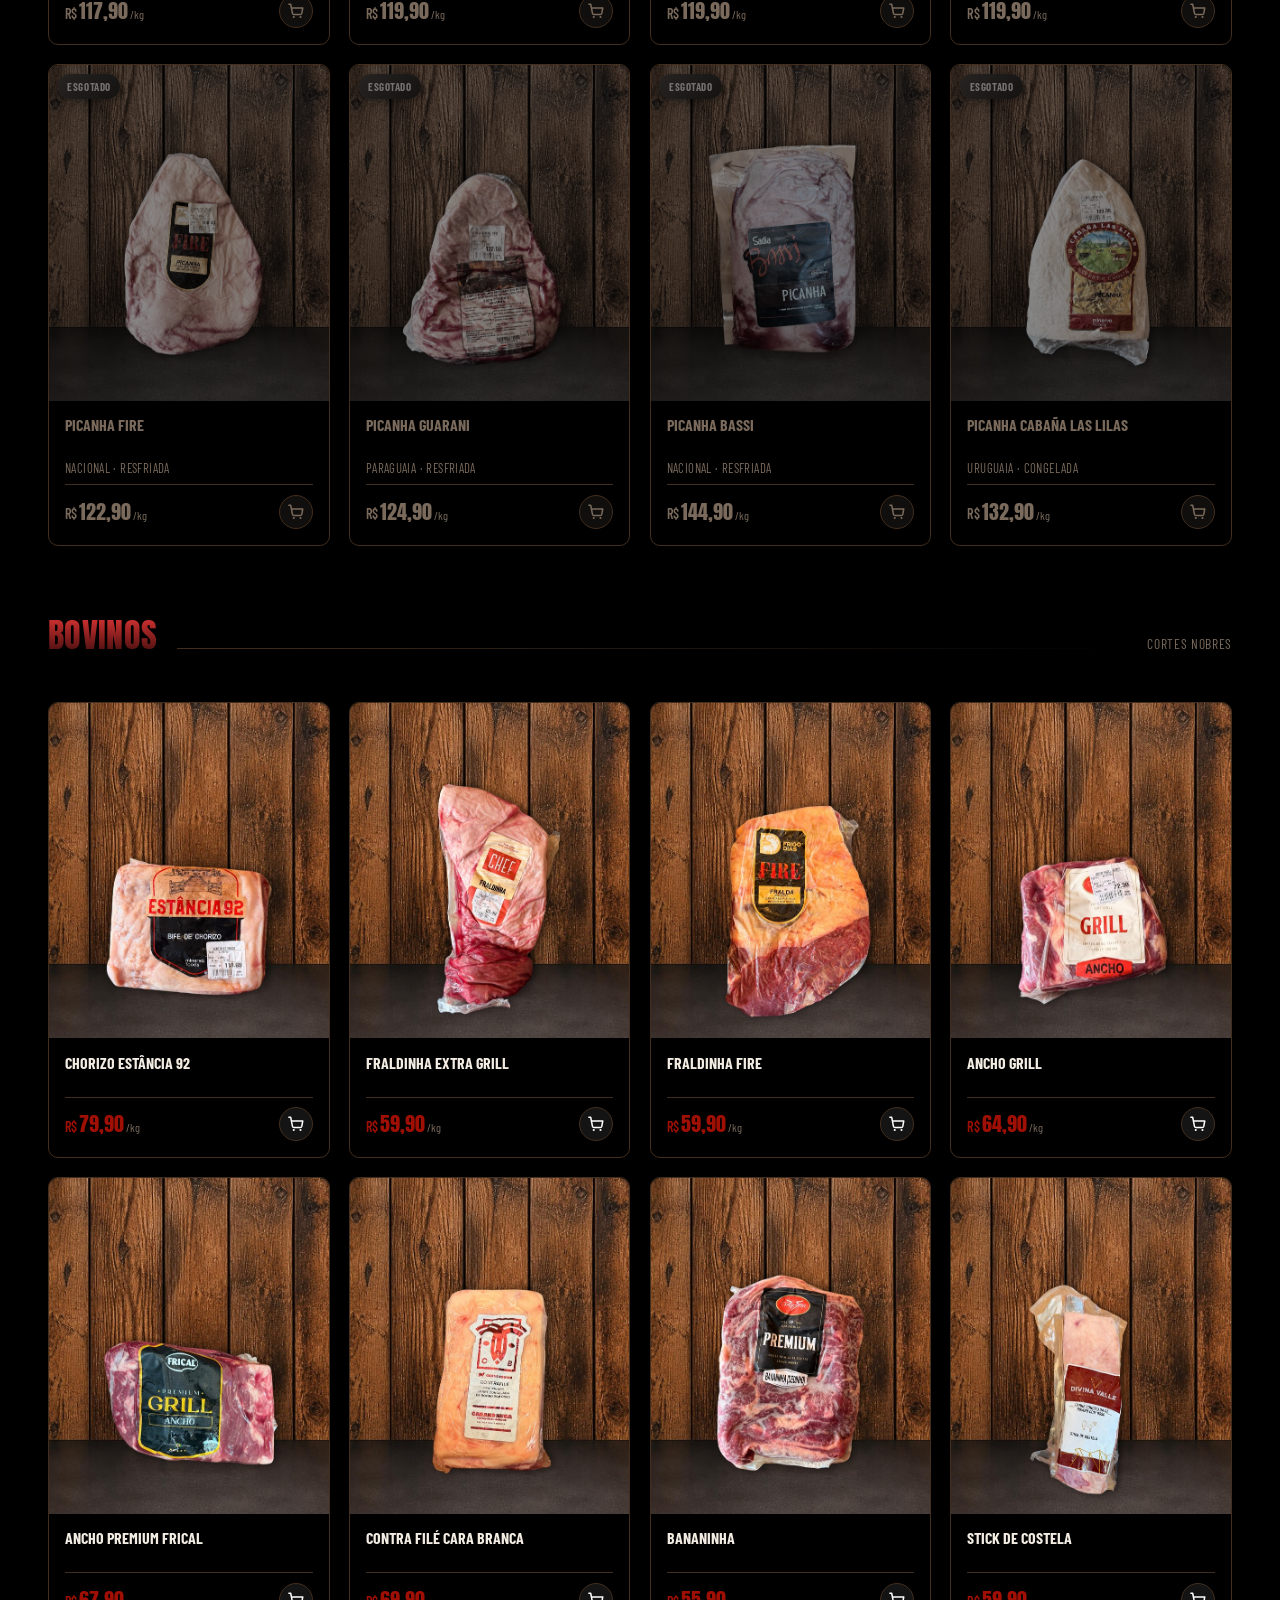
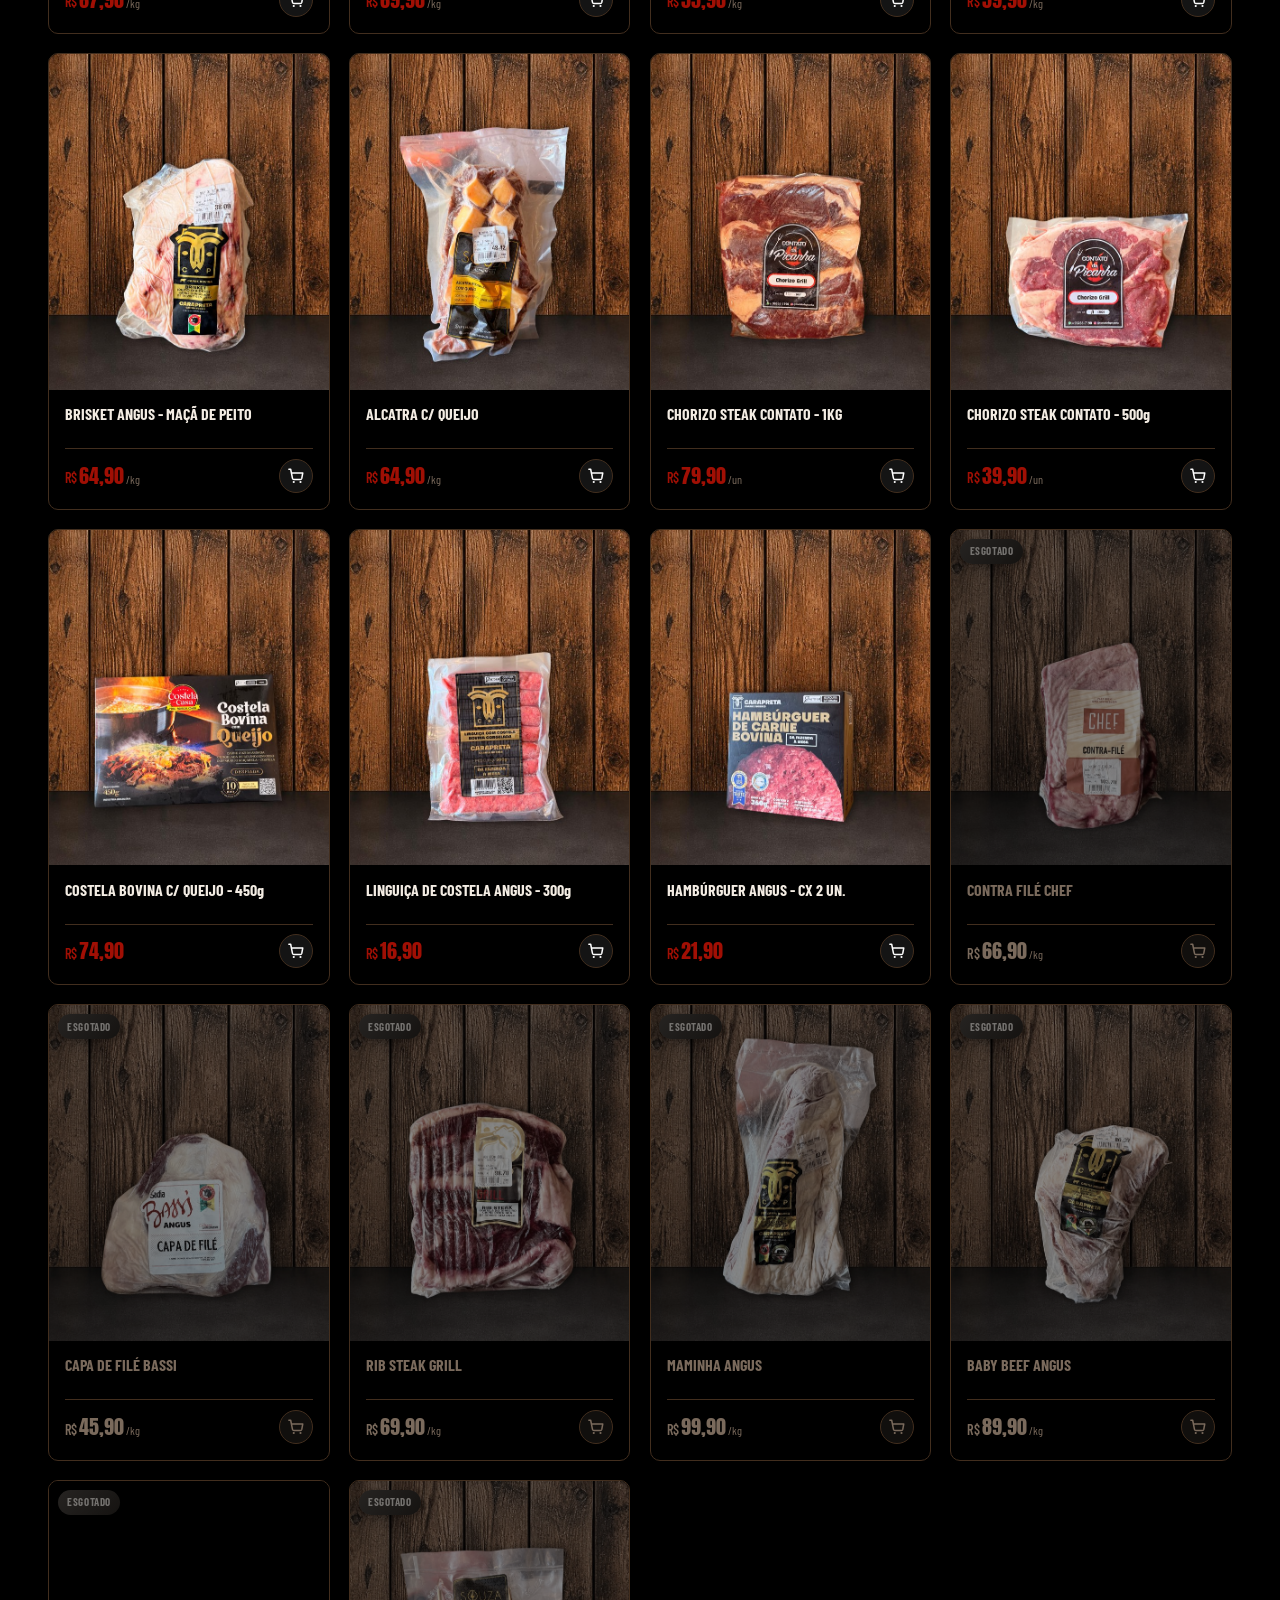
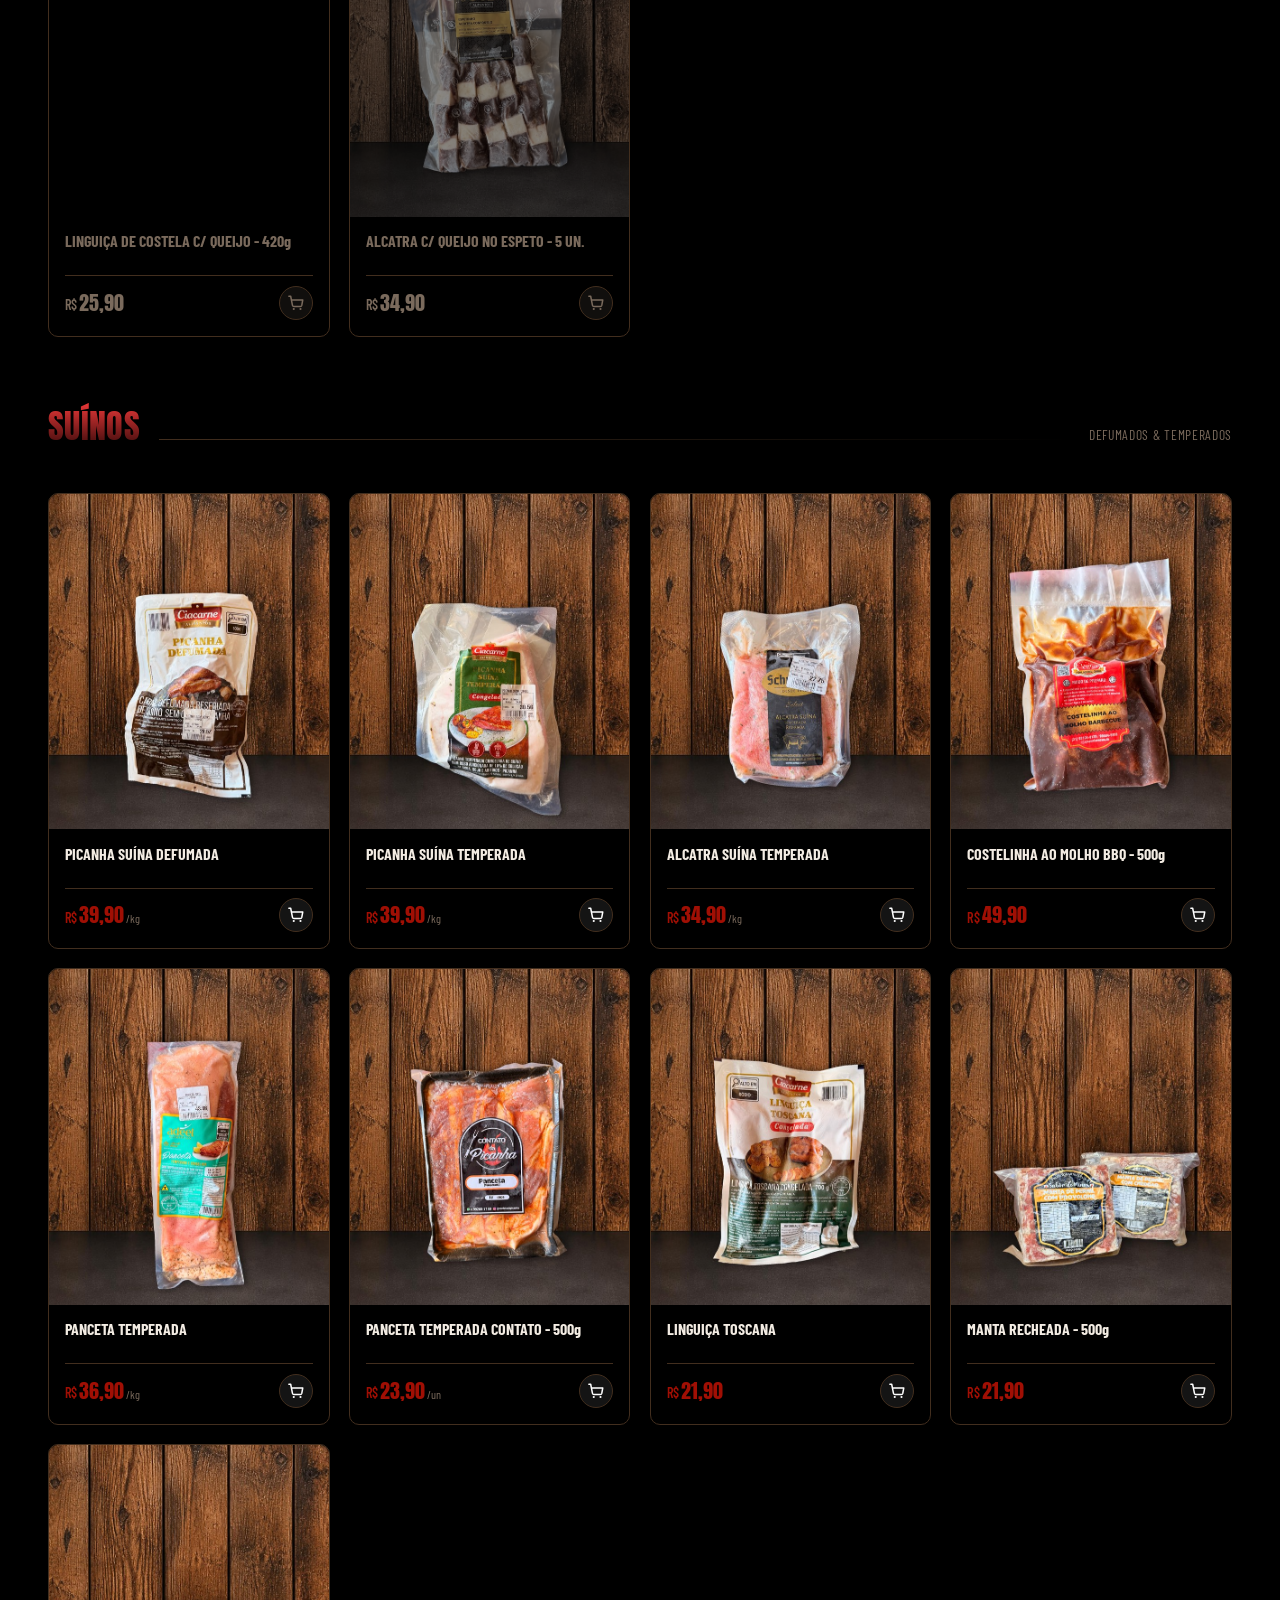
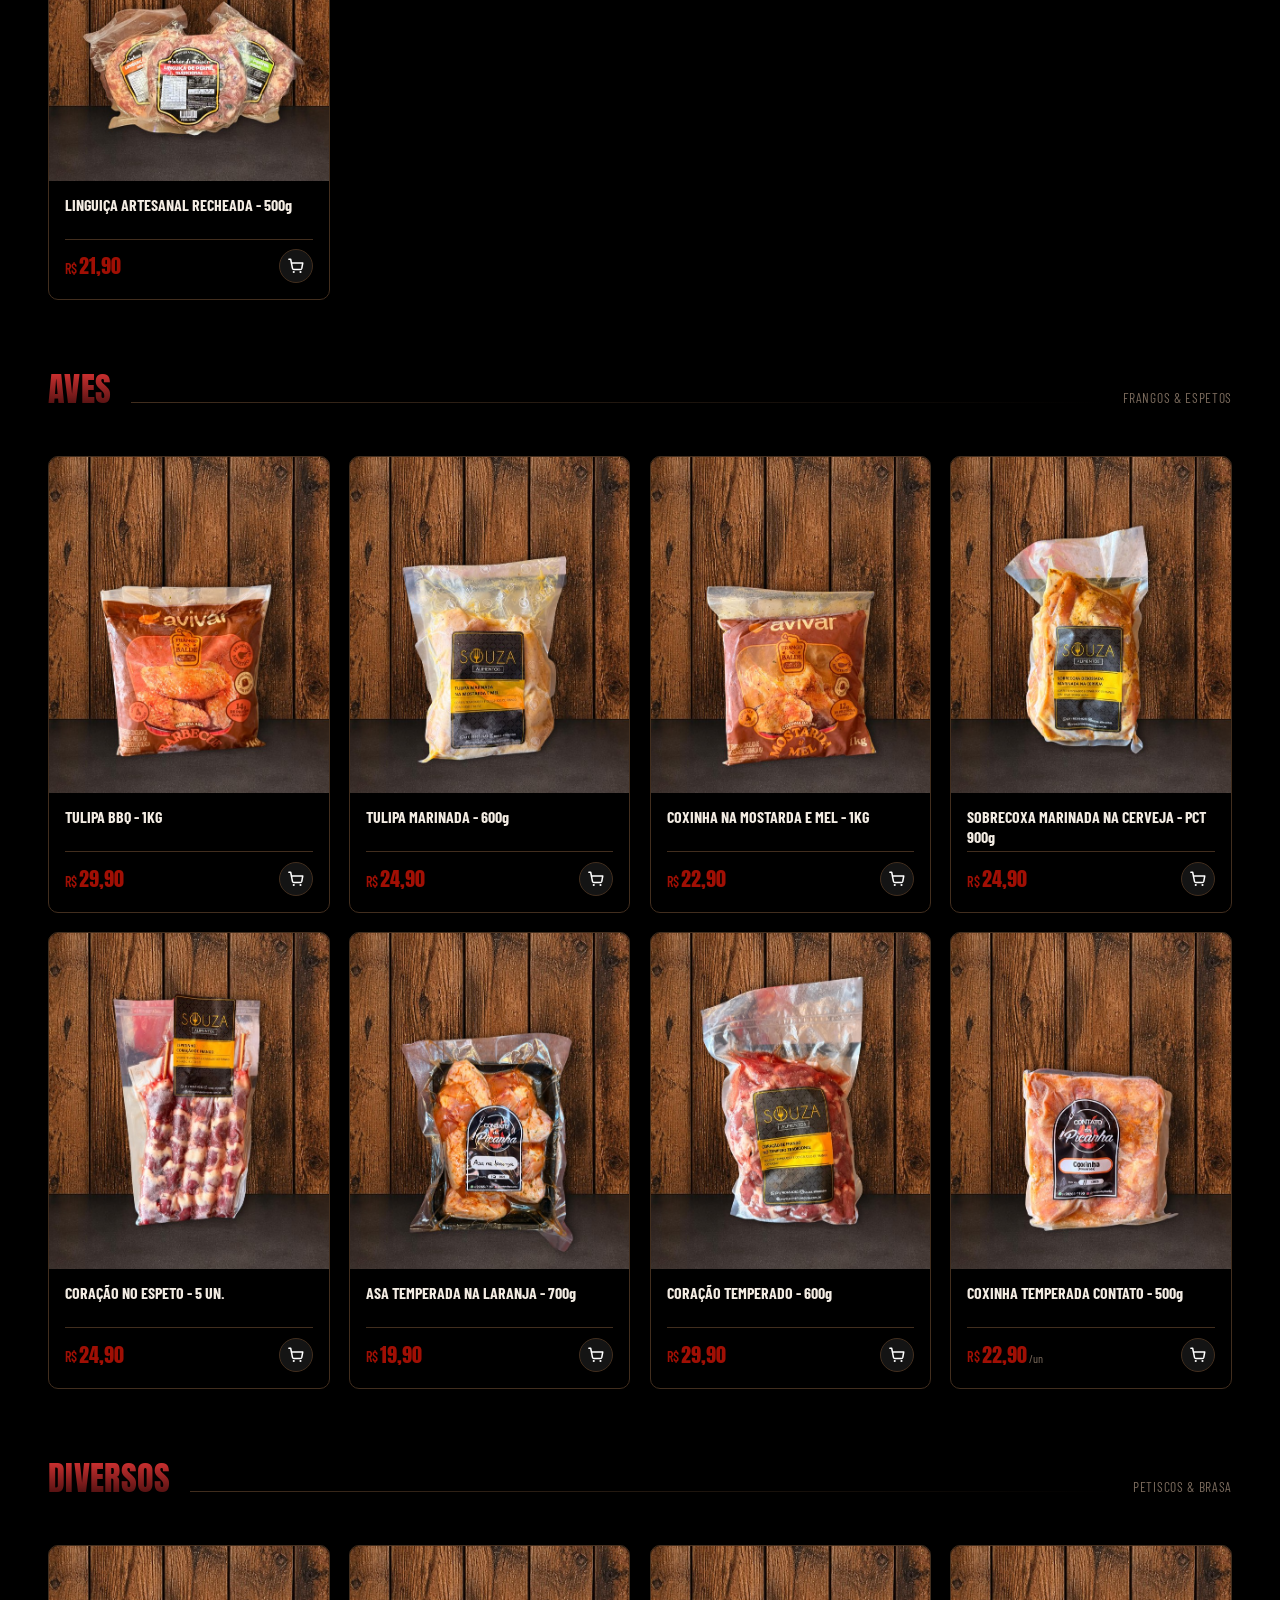
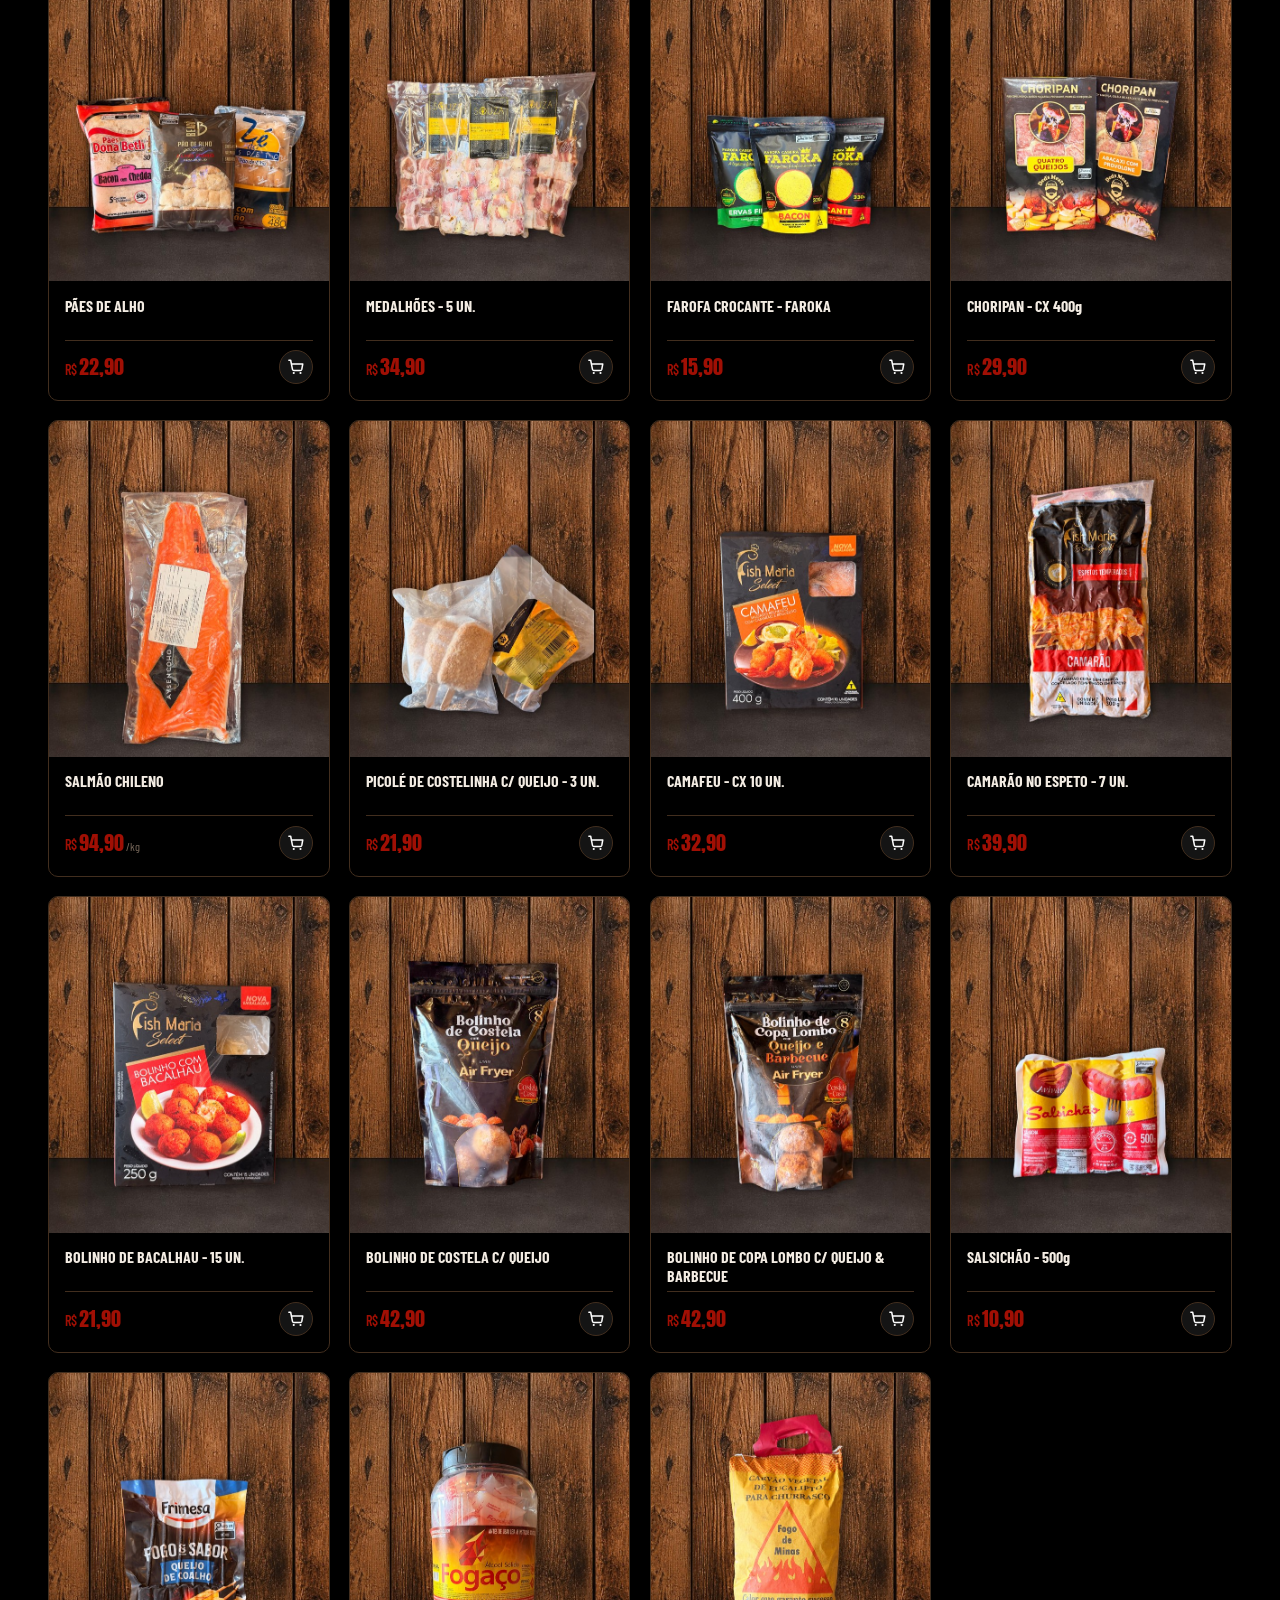
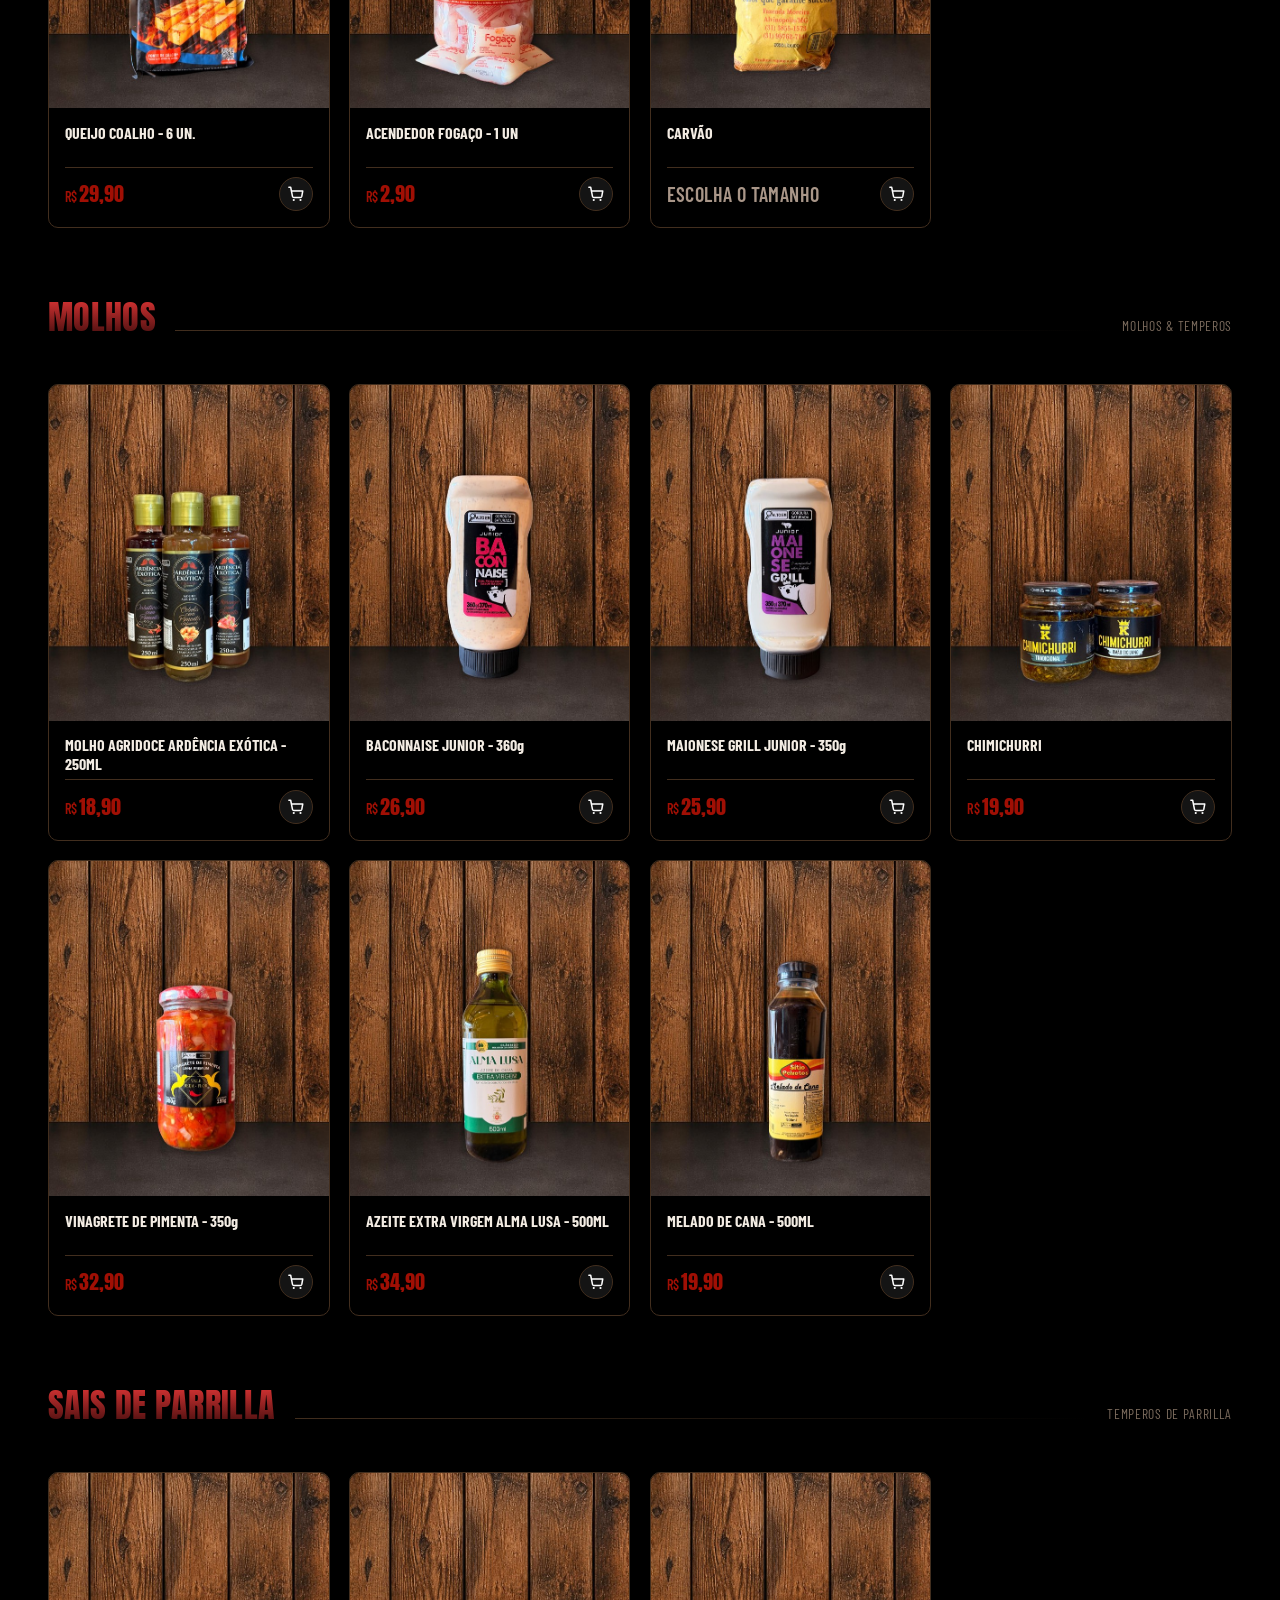
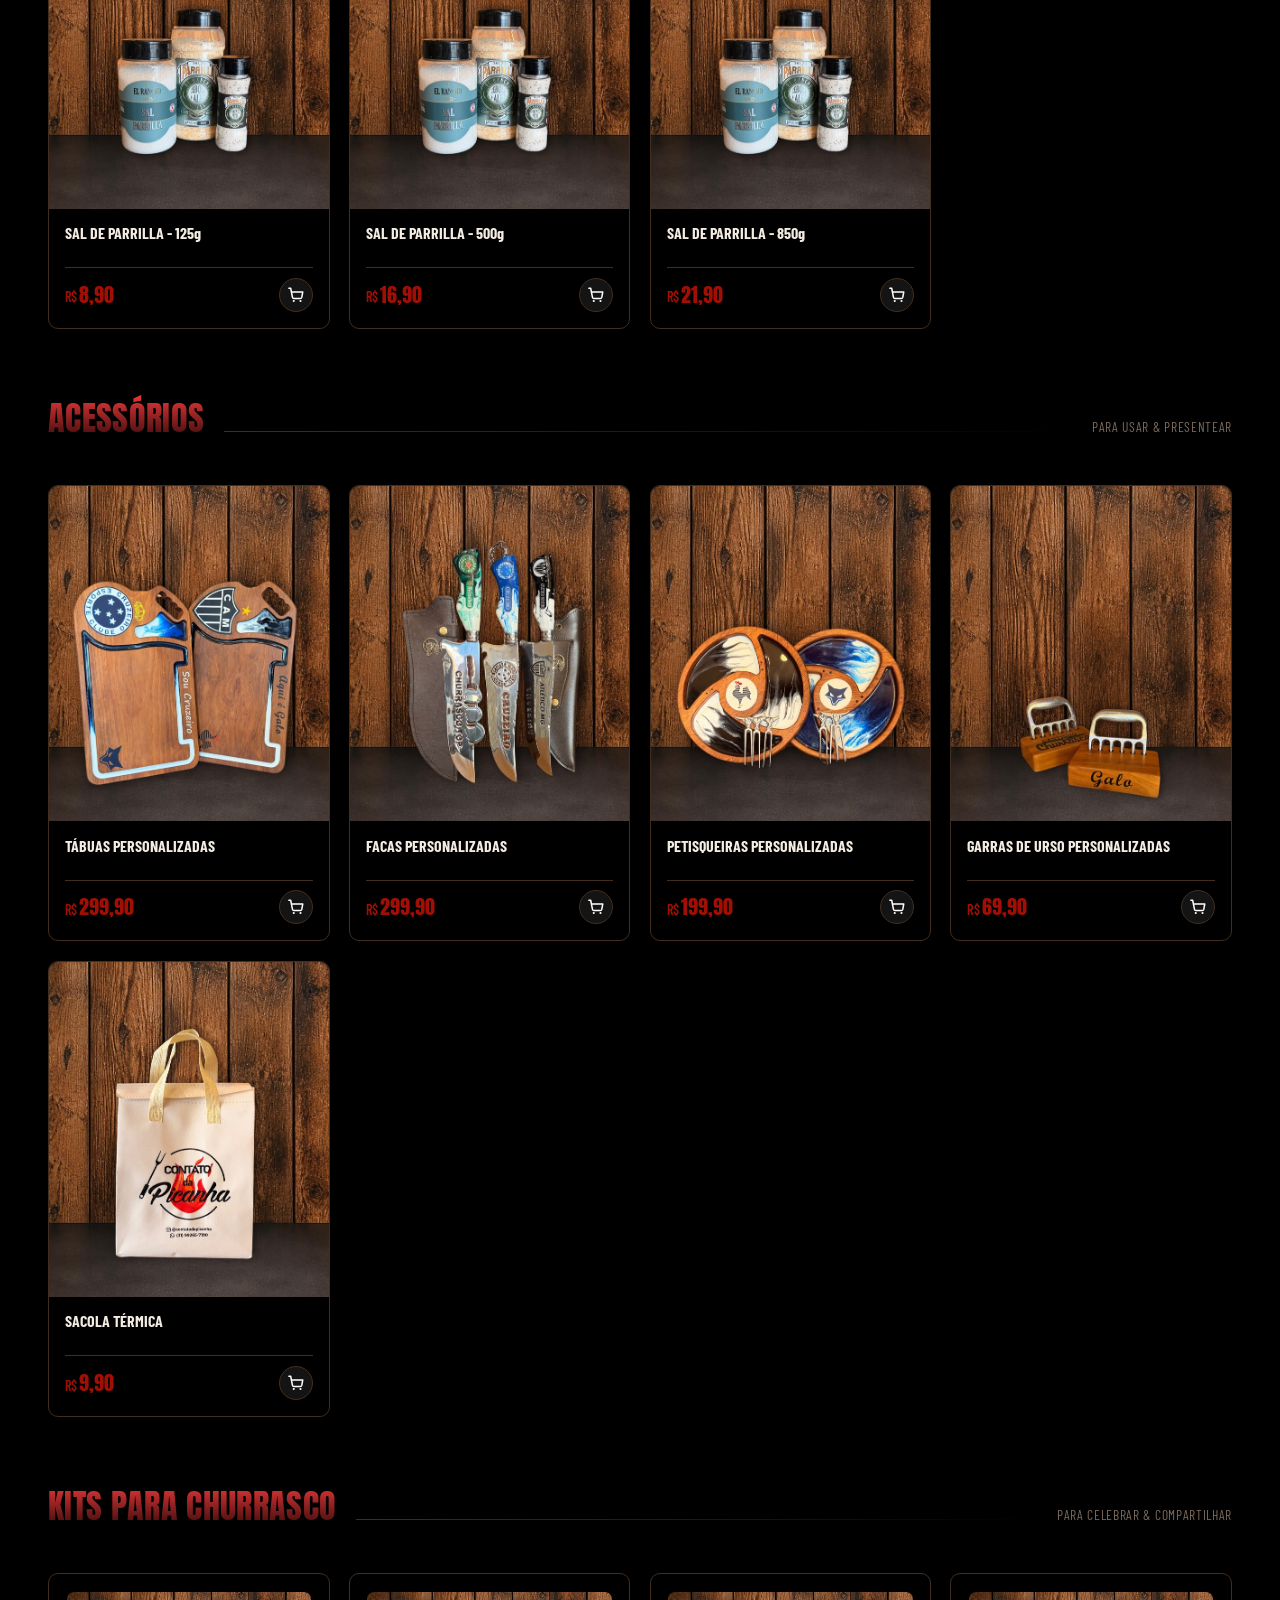
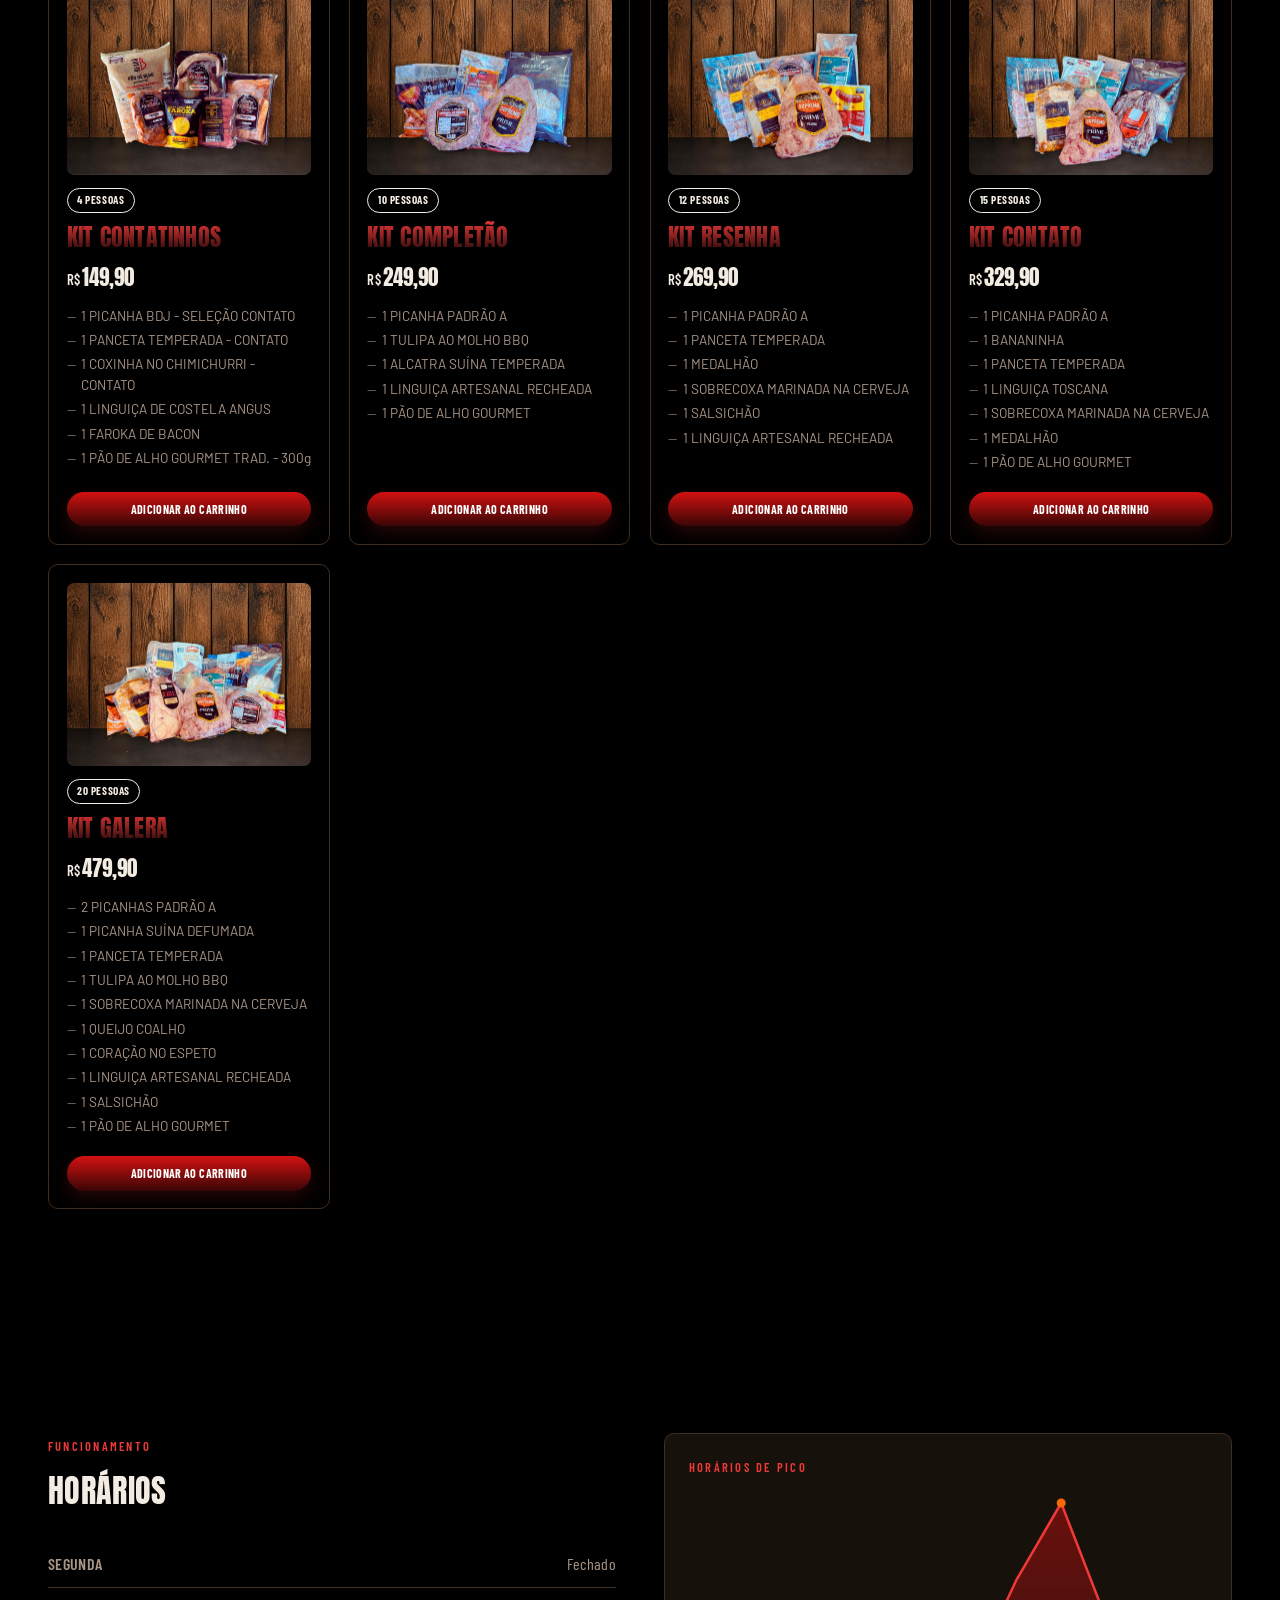
==== commit 889b91da: "alteração de produtos" ====
--- a/index.html
+++ b/index.html
@@ -503,6 +503,29 @@
             </div>
           </div>
 
+          <div class="product-card" data-key="picanhas:itacarne">
+            <div class="product-media">
+              <img class="product-photo" src="images/products/picanhas/itacarne.jpg"
+               alt="Itacarne" loading="lazy">
+               <span class="product-tag">Promoção</span>
+            </div>
+            <div class="product-body">
+              <h4 class="product-name">Itacarne</h4>
+              <p class="product-meta">Nacional · Resfriada</p>
+              <div class="product-footer">
+                <span class="product-price"><small>R$</small>122,90<em>/kg</em></span>
+                <button type="button" class="product-cta add-cart-btn" aria-label="Adicionar ao carrinho">
+                  <svg viewBox="0 0 24 24" width="18" height="18" fill="none" stroke="currentColor" stroke-width="2"
+                    stroke-linecap="round" stroke-linejoin="round" aria-hidden="true">
+                    <circle cx="9" cy="20" r="1.4" fill="currentColor" stroke="none" />
+                    <circle cx="18" cy="20" r="1.4" fill="currentColor" stroke="none" />
+                    <path d="M2.5 3h2.4l2.4 12.2a2 2 0 0 0 2 1.6h8.4a2 2 0 0 0 2-1.6L21 8H6" />
+                  </svg>
+                </button>
+              </div>
+            </div>
+          </div>
+
           <div class="product-card" data-key="picanhas:brasa">
             <div class="product-media">
               <img class="product-photo" src="images/products/picanhas/brasa.jpg"
@@ -865,7 +888,29 @@
             <div class="product-body">
               <h4 class="product-name">Ancho Grill</h4>
               <div class="product-footer">
-                <span class="product-price"><small>R$</small>59,90<em>/kg</em></span>
+                <span class="product-price"><small>R$</small>64,90<em>/kg</em></span>
+                <button type="button" class="product-cta add-cart-btn" aria-label="Adicionar ao carrinho">
+                  <svg viewBox="0 0 24 24" width="18" height="18" fill="none" stroke="currentColor" stroke-width="2"
+                    stroke-linecap="round" stroke-linejoin="round" aria-hidden="true">
+                    <circle cx="9" cy="20" r="1.4" fill="currentColor" stroke="none" />
+                    <circle cx="18" cy="20" r="1.4" fill="currentColor" stroke="none" />
+                    <path d="M2.5 3h2.4l2.4 12.2a2 2 0 0 0 2 1.6h8.4a2 2 0 0 0 2-1.6L21 8H6" />
+                  </svg>
+                </button>
+              </div>
+            </div>
+          </div>
+
+          <div class="product-card" data-key="bovinos:ancho-frical">
+            <div class="product-media">
+              <img class="product-photo" src="images/products/bovinos/ancho-frical.jpg" 
+               alt="Ancho Frical" loading="lazy"> 
+               <span class="product-tag">Promoção</span>
+            </div>
+            <div class="product-body">
+              <h4 class="product-name">Ancho Frical</h4>
+              <div class="product-footer">
+                <span class="product-price"><small>R$</small>67,90<em>/kg</em></span>
                 <button type="button" class="product-cta add-cart-btn" aria-label="Adicionar ao carrinho">
                   <svg viewBox="0 0 24 24" width="18" height="18" fill="none" stroke="currentColor" stroke-width="2"
                     stroke-linecap="round" stroke-linejoin="round" aria-hidden="true">
@@ -1735,6 +1780,28 @@
               <h4 class="product-name">Choripan - 400g</h4>
               <div class="product-footer">
                 <span class="product-price"><small>R$</small>29,90</span>
+                <button type="button" class="product-cta add-cart-btn" aria-label="Adicionar ao carrinho">
+                  <svg viewBox="0 0 24 24" width="18" height="18" fill="none" stroke="currentColor" stroke-width="2"
+                    stroke-linecap="round" stroke-linejoin="round" aria-hidden="true">
+                    <circle cx="9" cy="20" r="1.4" fill="currentColor" stroke="none" />
+                    <circle cx="18" cy="20" r="1.4" fill="currentColor" stroke="none" />
+                    <path d="M2.5 3h2.4l2.4 12.2a2 2 0 0 0 2 1.6h8.4a2 2 0 0 0 2-1.6L21 8H6" />
+                  </svg>
+                </button>
+              </div>
+            </div>
+          </div>
+
+          <div class="product-card" data-key="diversos:salmao-chileno">
+            <div class="product-media">
+              <img class="product-photo" src="images/products/diversos/salmao-chileno.jpg" 
+               alt="Salmão Chileno" loading="lazy">
+               <span class="product-tag">Promoção</span>
+            </div>
+            <div class="product-body">
+              <h4 class="product-name">Salmão Chileno</h4>
+              <div class="product-footer">
+                <span class="product-price"><small>R$</small>94,90</span>
                 <button type="button" class="product-cta add-cart-btn" aria-label="Adicionar ao carrinho">
                   <svg viewBox="0 0 24 24" width="18" height="18" fill="none" stroke="currentColor" stroke-width="2"
                     stroke-linecap="round" stroke-linejoin="round" aria-hidden="true">
--- a/css/style.css
+++ b/css/style.css
@@ -536,6 +536,8 @@
   text-decoration: line-through;
   margin-right: .35rem;
 }
+
+.product-price-old:empty{ display: none; }
 
 .product-price-choose{
   font-family: var(--cond);
@@ -1644,6 +1646,14 @@
   font-weight: 600;
 }
 
+.variant-pill.is-sold-out{
+  opacity: .45;
+}
+.variant-pill.is-sold-out:hover{
+  border-color: var(--line);
+  color: var(--text-dim);
+}
+
 /* ---------- mãozinha em tudo que é clicável ---------- */
 button,
 .btn,
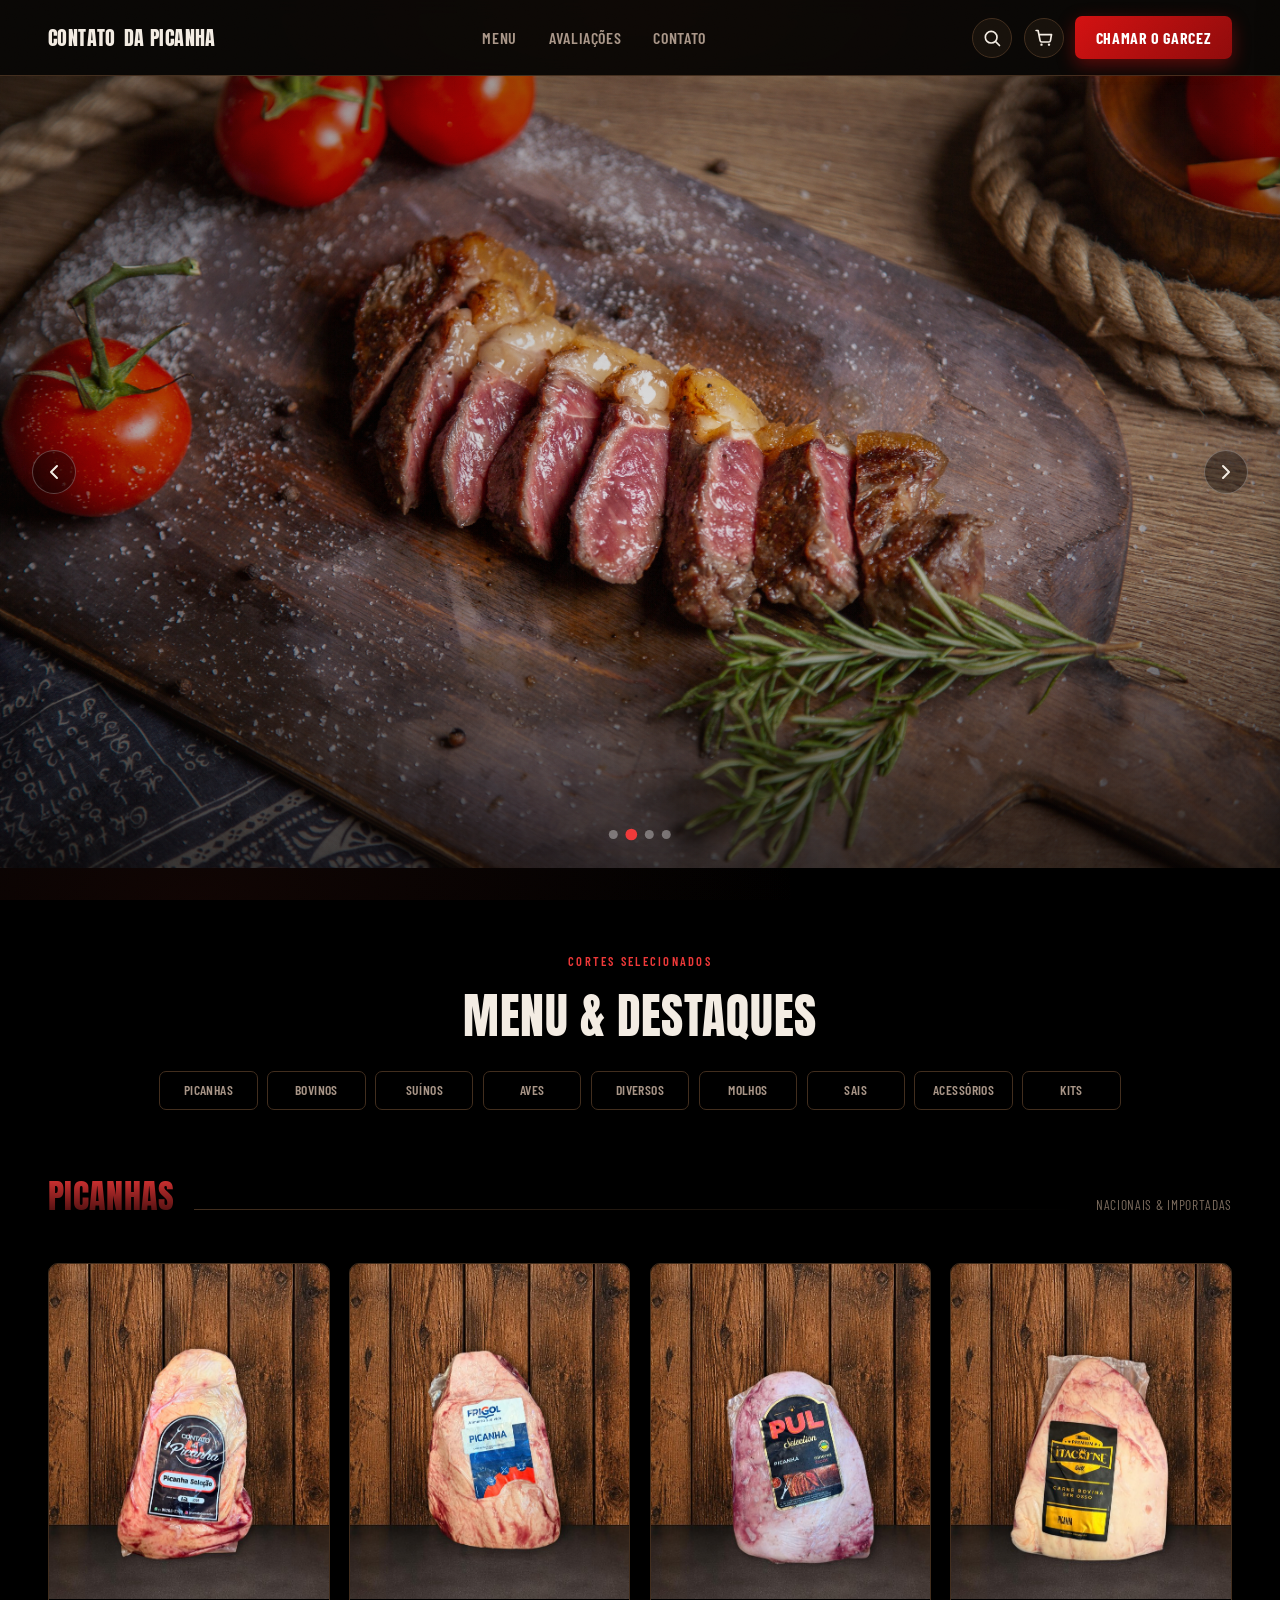
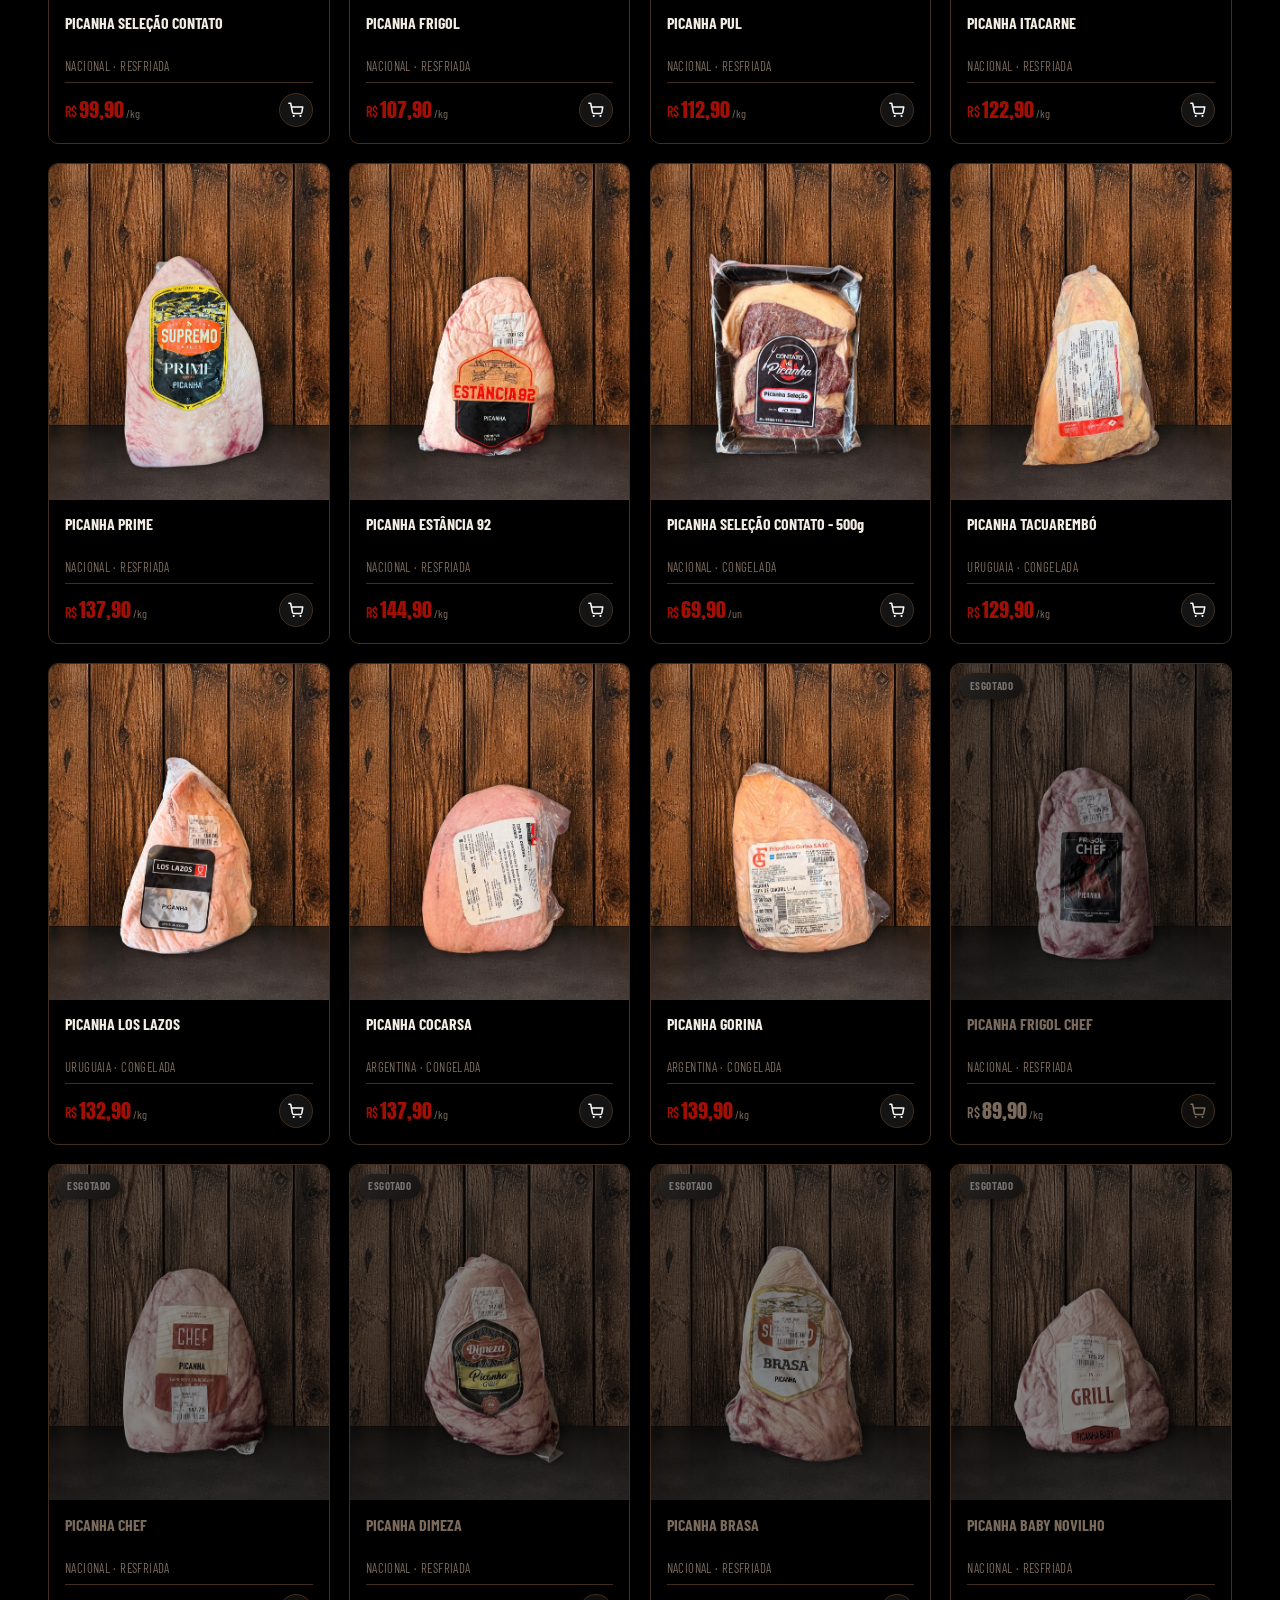
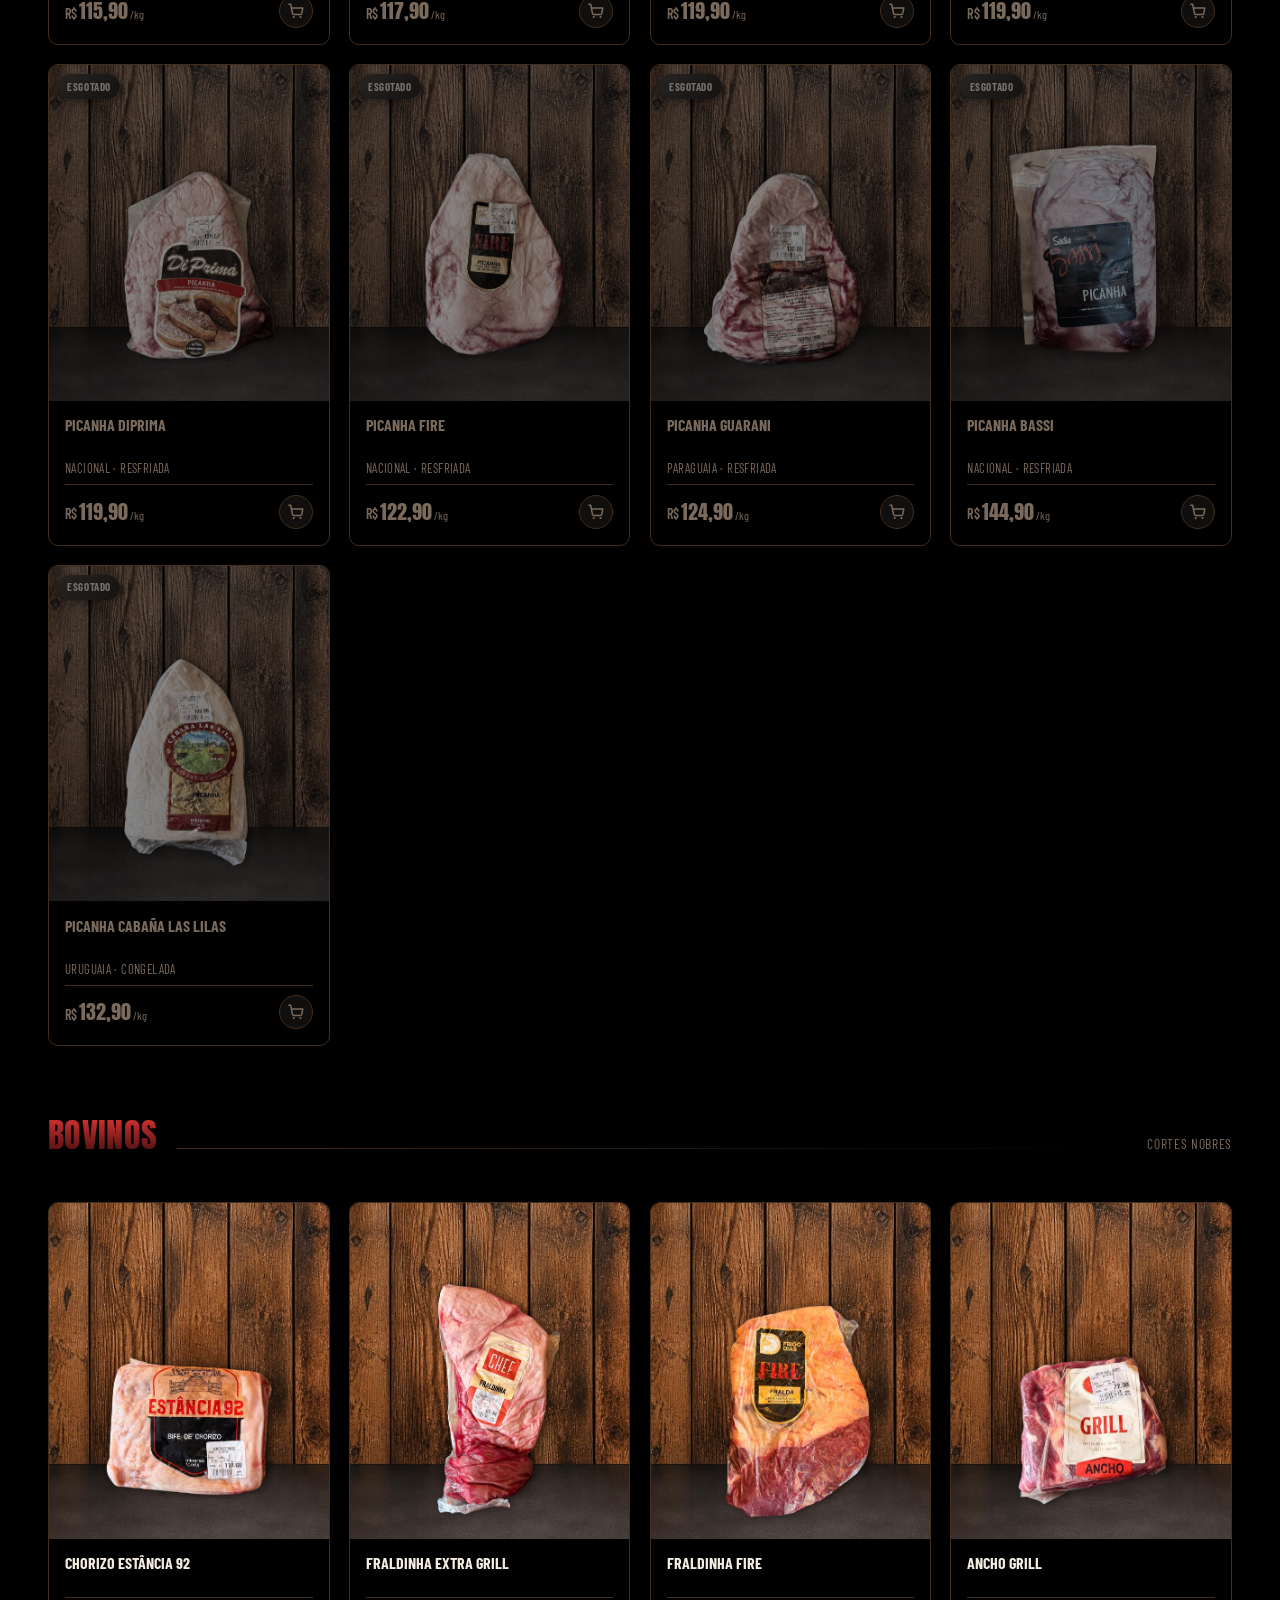
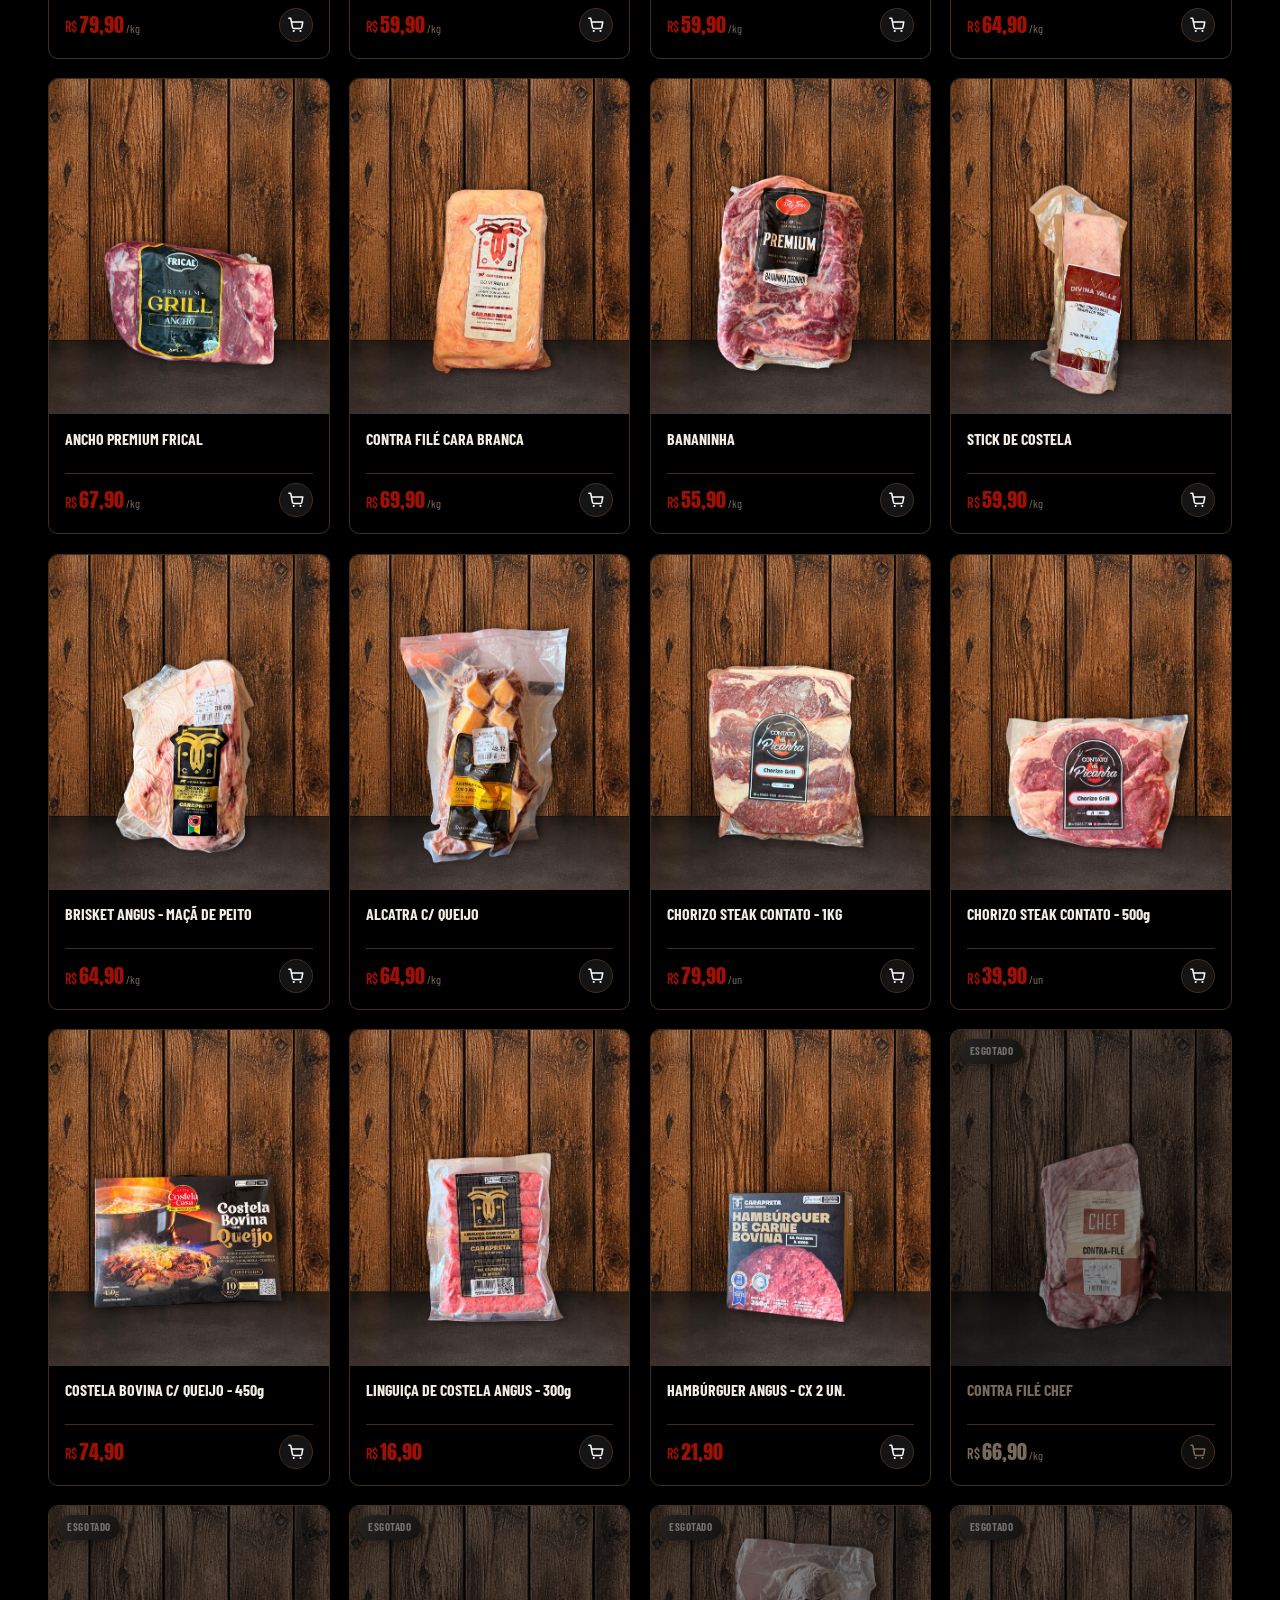
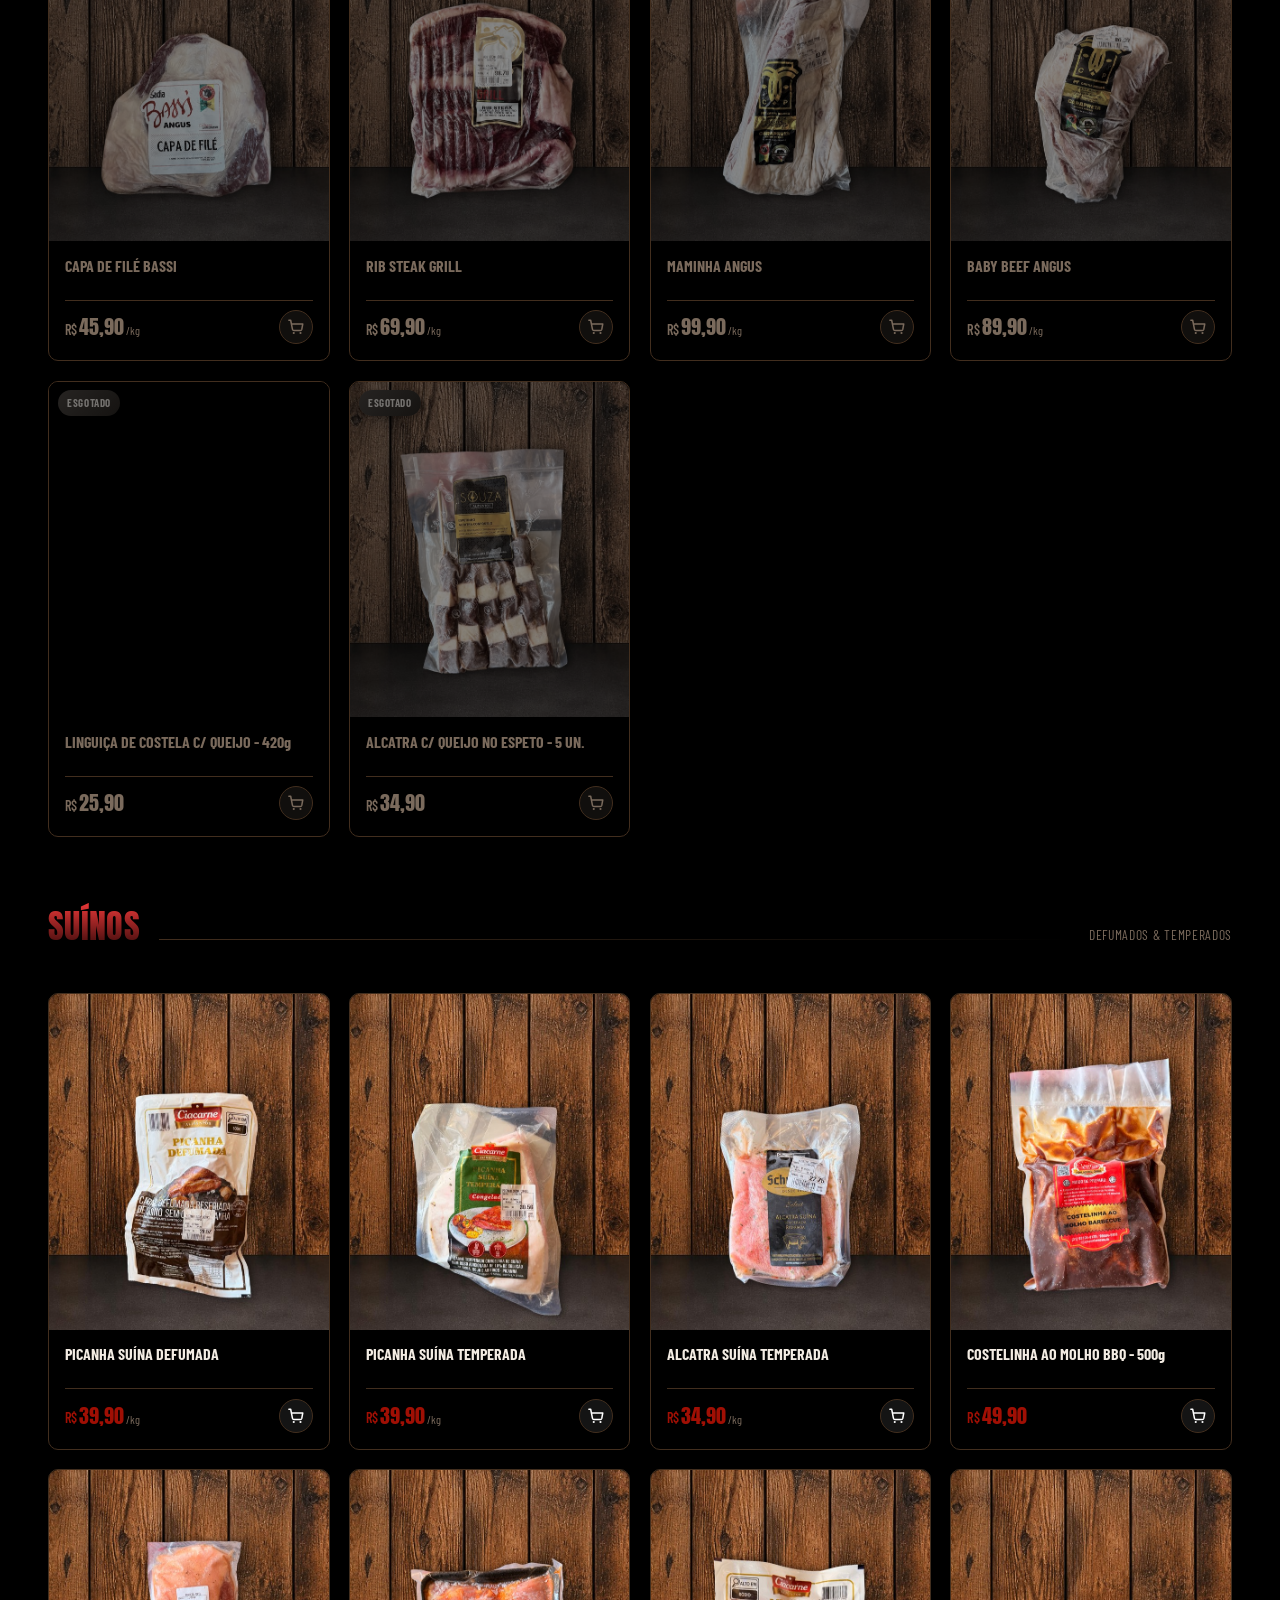
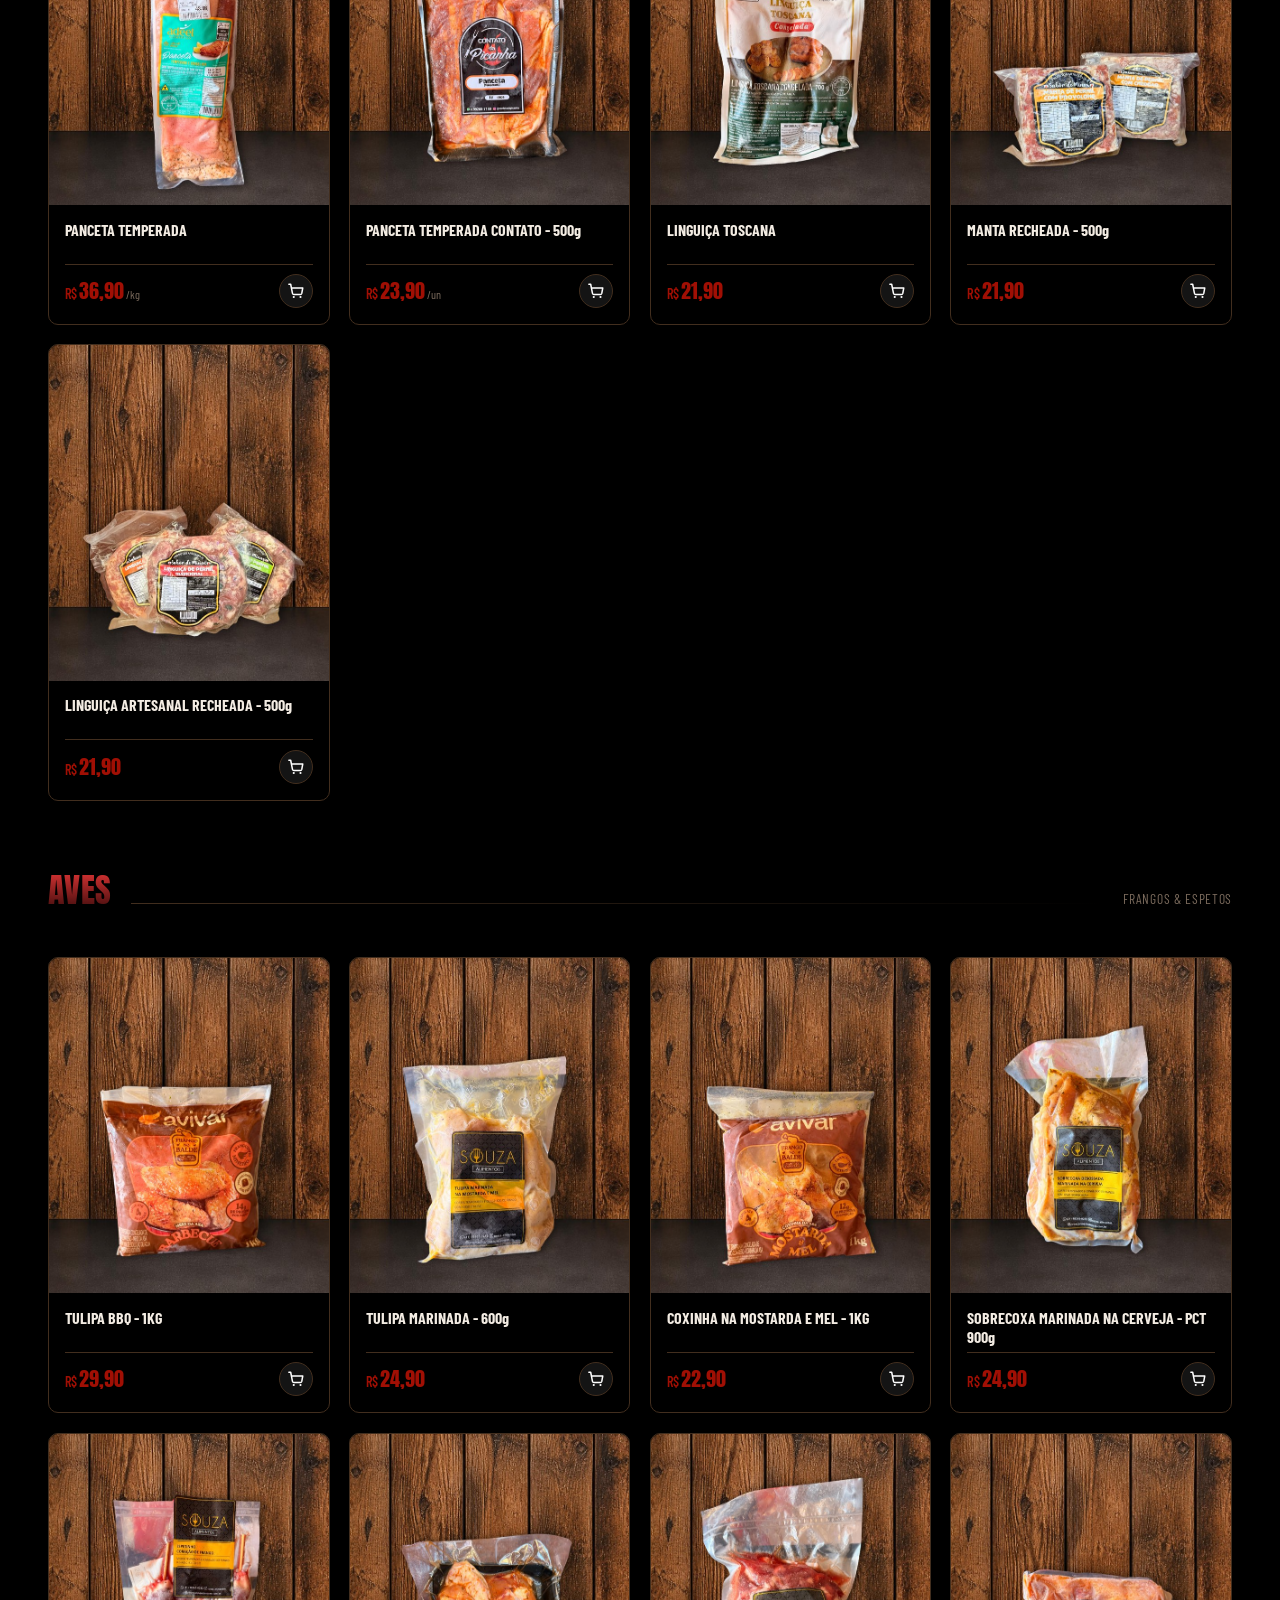
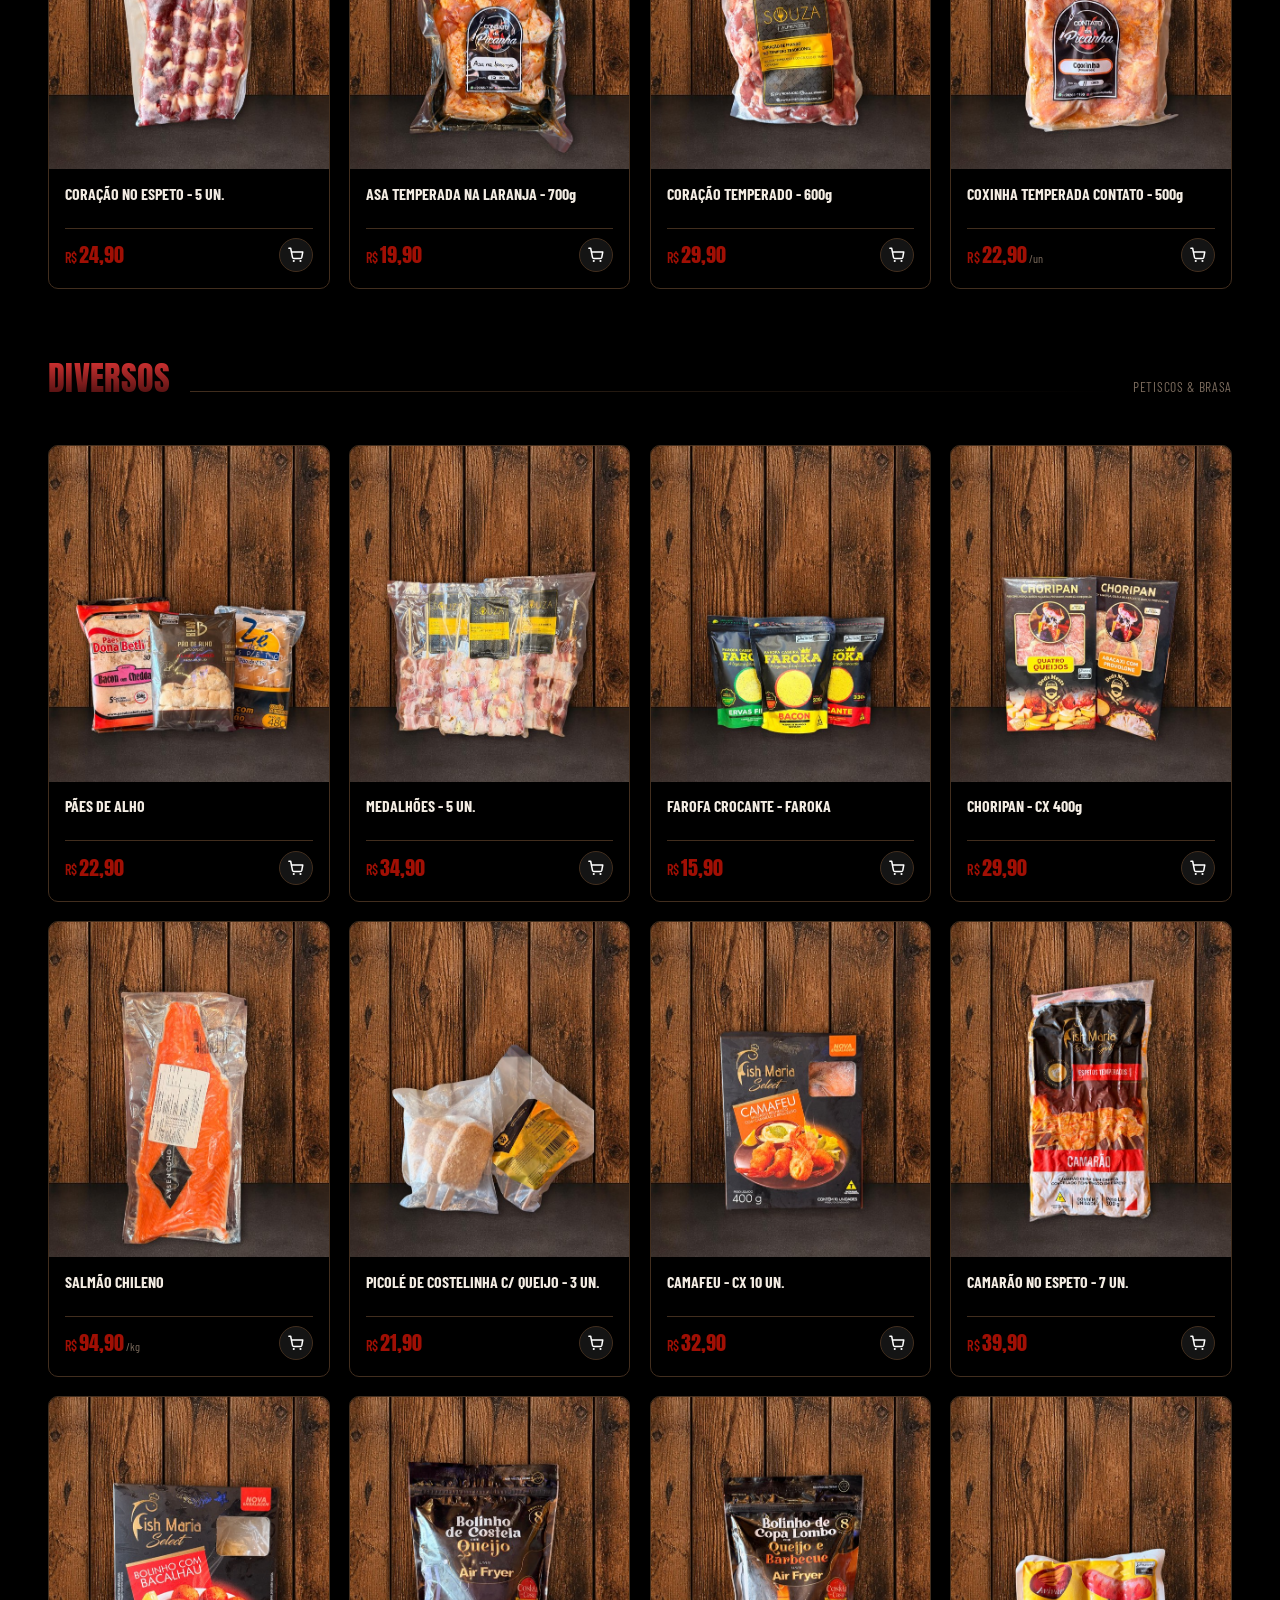
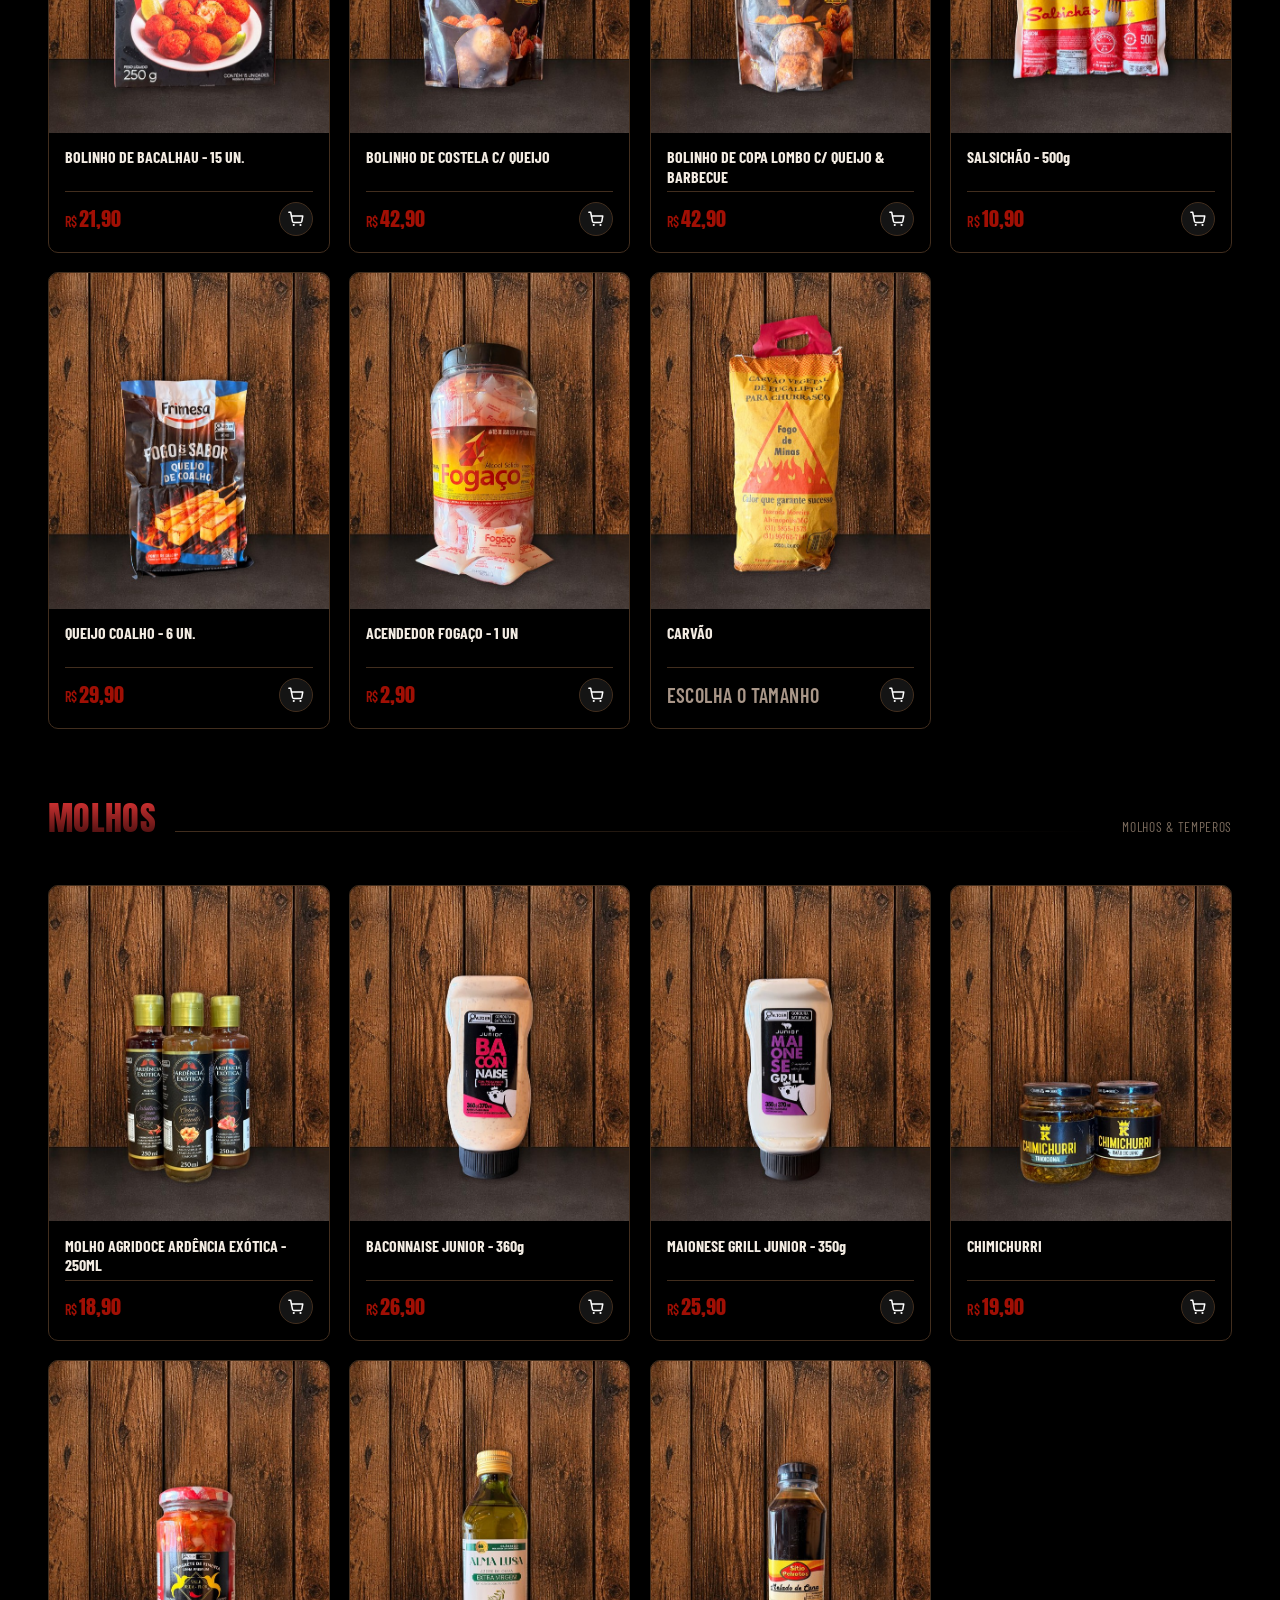
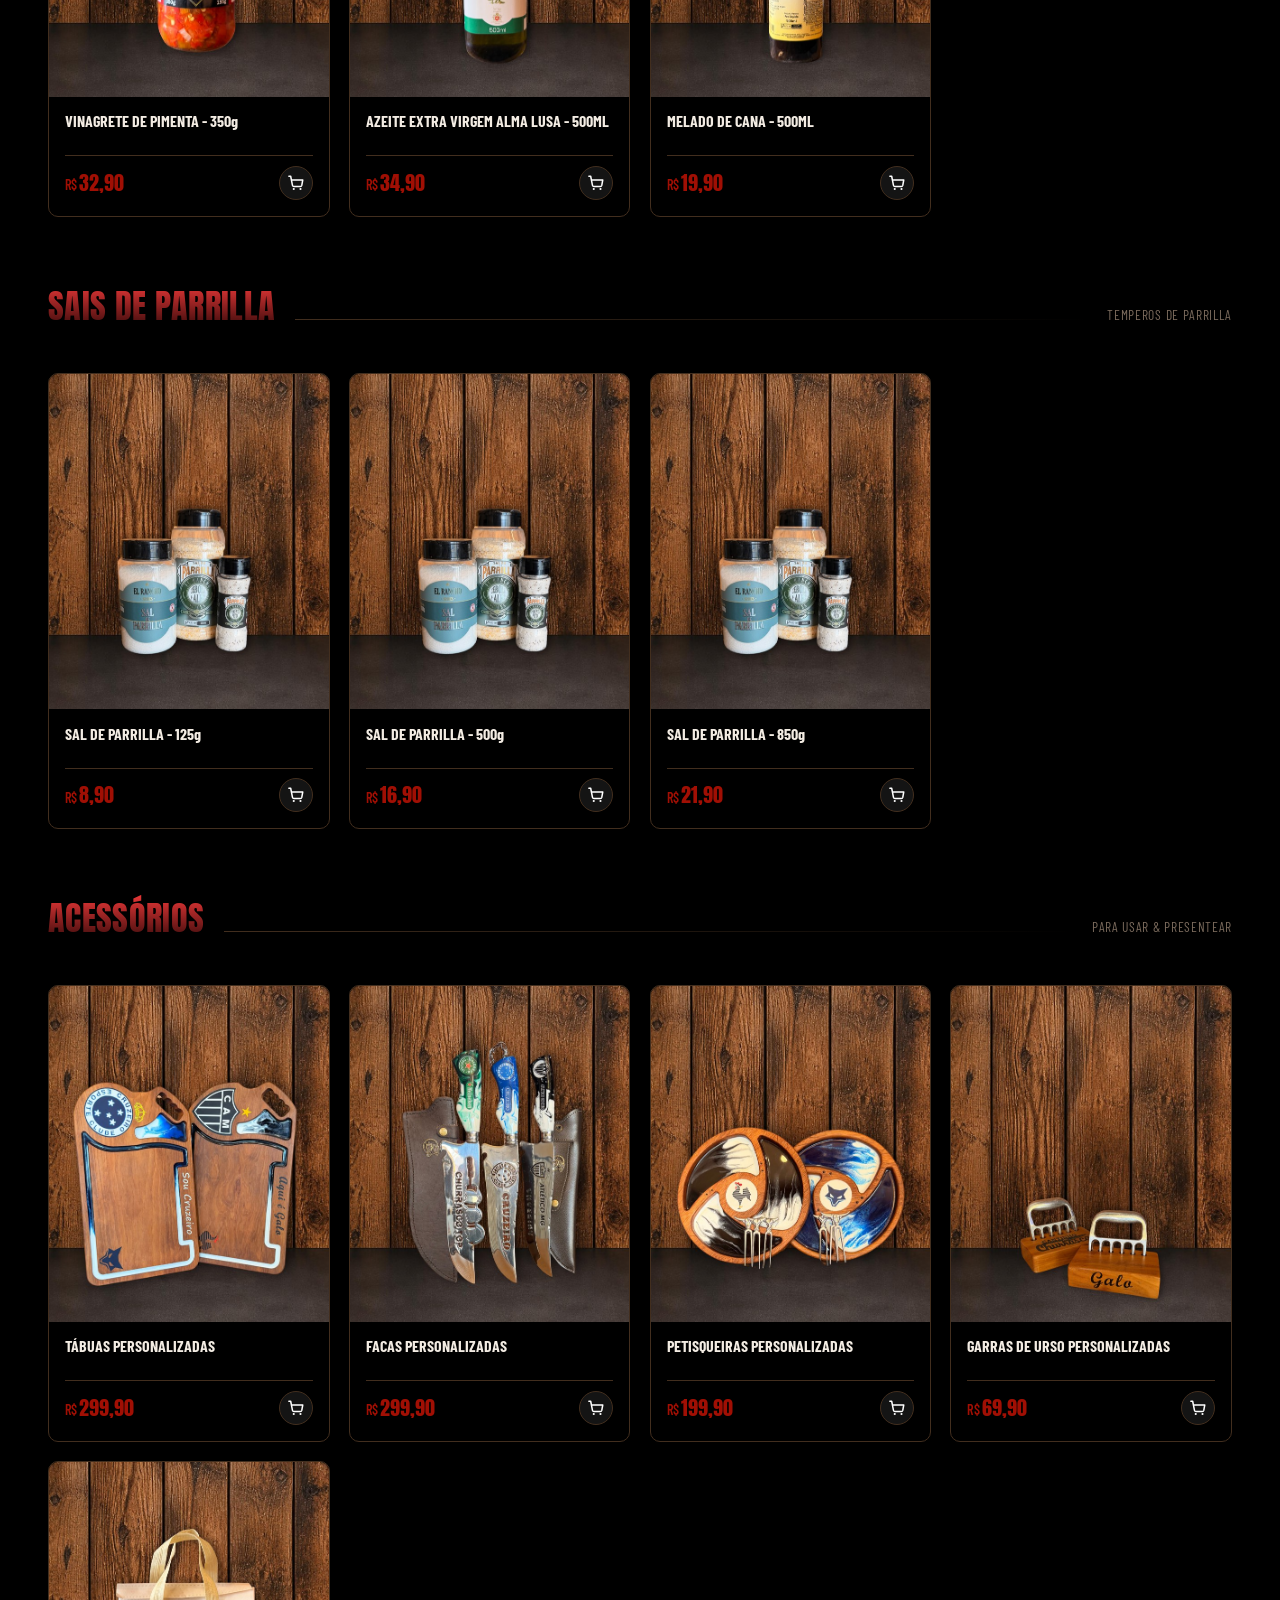
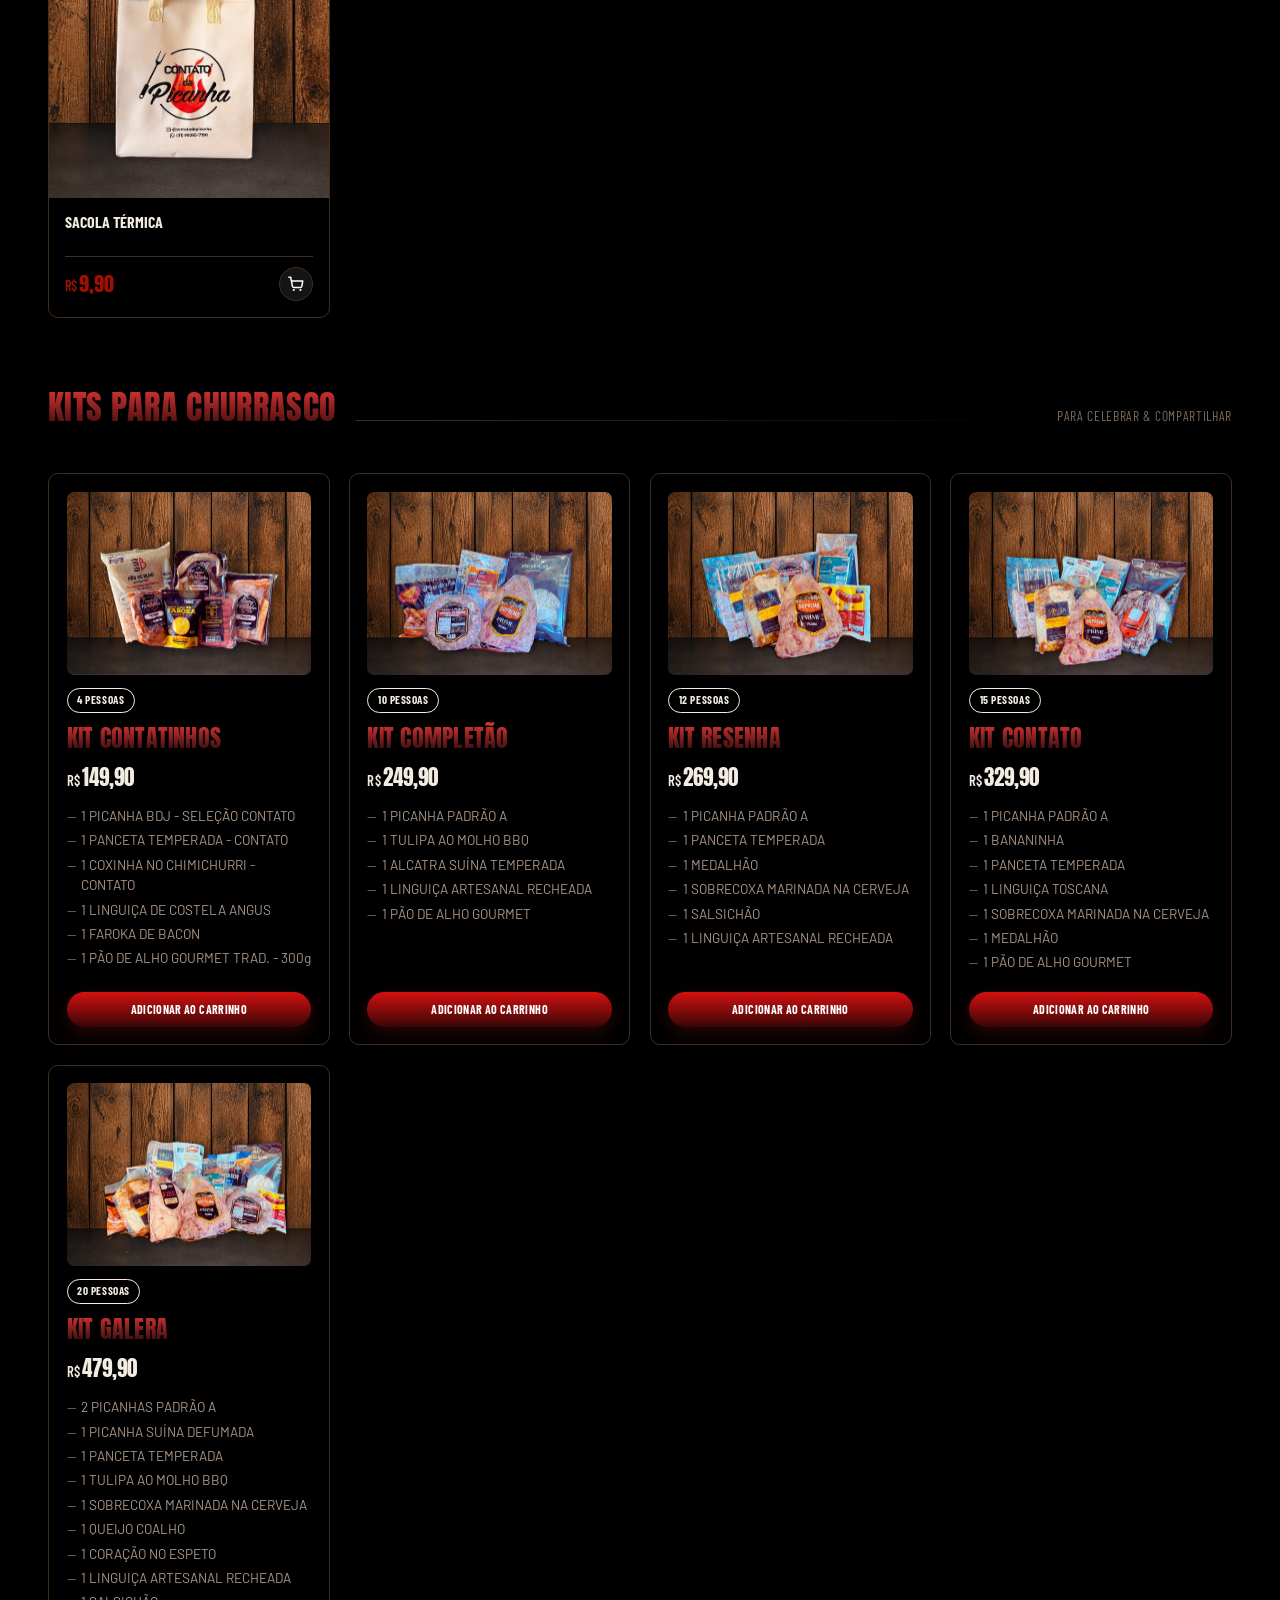
==== commit 9b6de6c7: "adição de novos produtos" ====
--- a/index.html
+++ b/index.html
@@ -411,6 +411,30 @@
             </div>
           </div>
 
+          <div class="product-card" data-key="picanhas:prime">
+            <div class="product-media">
+              <img class="product-photo" src="images/products/picanhas/prime.jpg"
+               alt="Prime" loading="lazy">
+               <span class="product-tag">Promoção</span>
+            </div>
+            <div class="product-body">
+              <h4 class="product-name">Prime</h4>
+              <p class="product-meta">Nacional · Resfriada</p>
+              <div class="product-footer">
+                <span class="product-price-old"></span>
+                <span class="product-price"><small>R$</small>137,90<em>/kg</em></span>
+                <button type="button" class="product-cta add-cart-btn" aria-label="Adicionar ao carrinho">
+                  <svg viewBox="0 0 24 24" width="18" height="18" fill="none" stroke="currentColor" stroke-width="2"
+                    stroke-linecap="round" stroke-linejoin="round" aria-hidden="true">
+                    <circle cx="9" cy="20" r="1.4" fill="currentColor" stroke="none" />
+                    <circle cx="18" cy="20" r="1.4" fill="currentColor" stroke="none" />
+                    <path d="M2.5 3h2.4l2.4 12.2a2 2 0 0 0 2 1.6h8.4a2 2 0 0 0 2-1.6L21 8H6" />
+                  </svg>
+                </button>
+              </div>
+            </div>
+          </div>
+
           <div class="product-card" data-key="picanhas:chef">
             <div class="product-media">
               <img class="product-photo" src="images/products/picanhas/chef.jpg"
@@ -2545,7 +2569,7 @@
       <div>
         <div class="big-score">5.0</div>
         <span class="stars">★★★★★</span>
-        <span class="count">89 avaliações no Google</span>
+        <span class="count">95 avaliações no Google</span>
       </div>
       <div>
         <div class="bar-row"><span class="lbl">5</span>
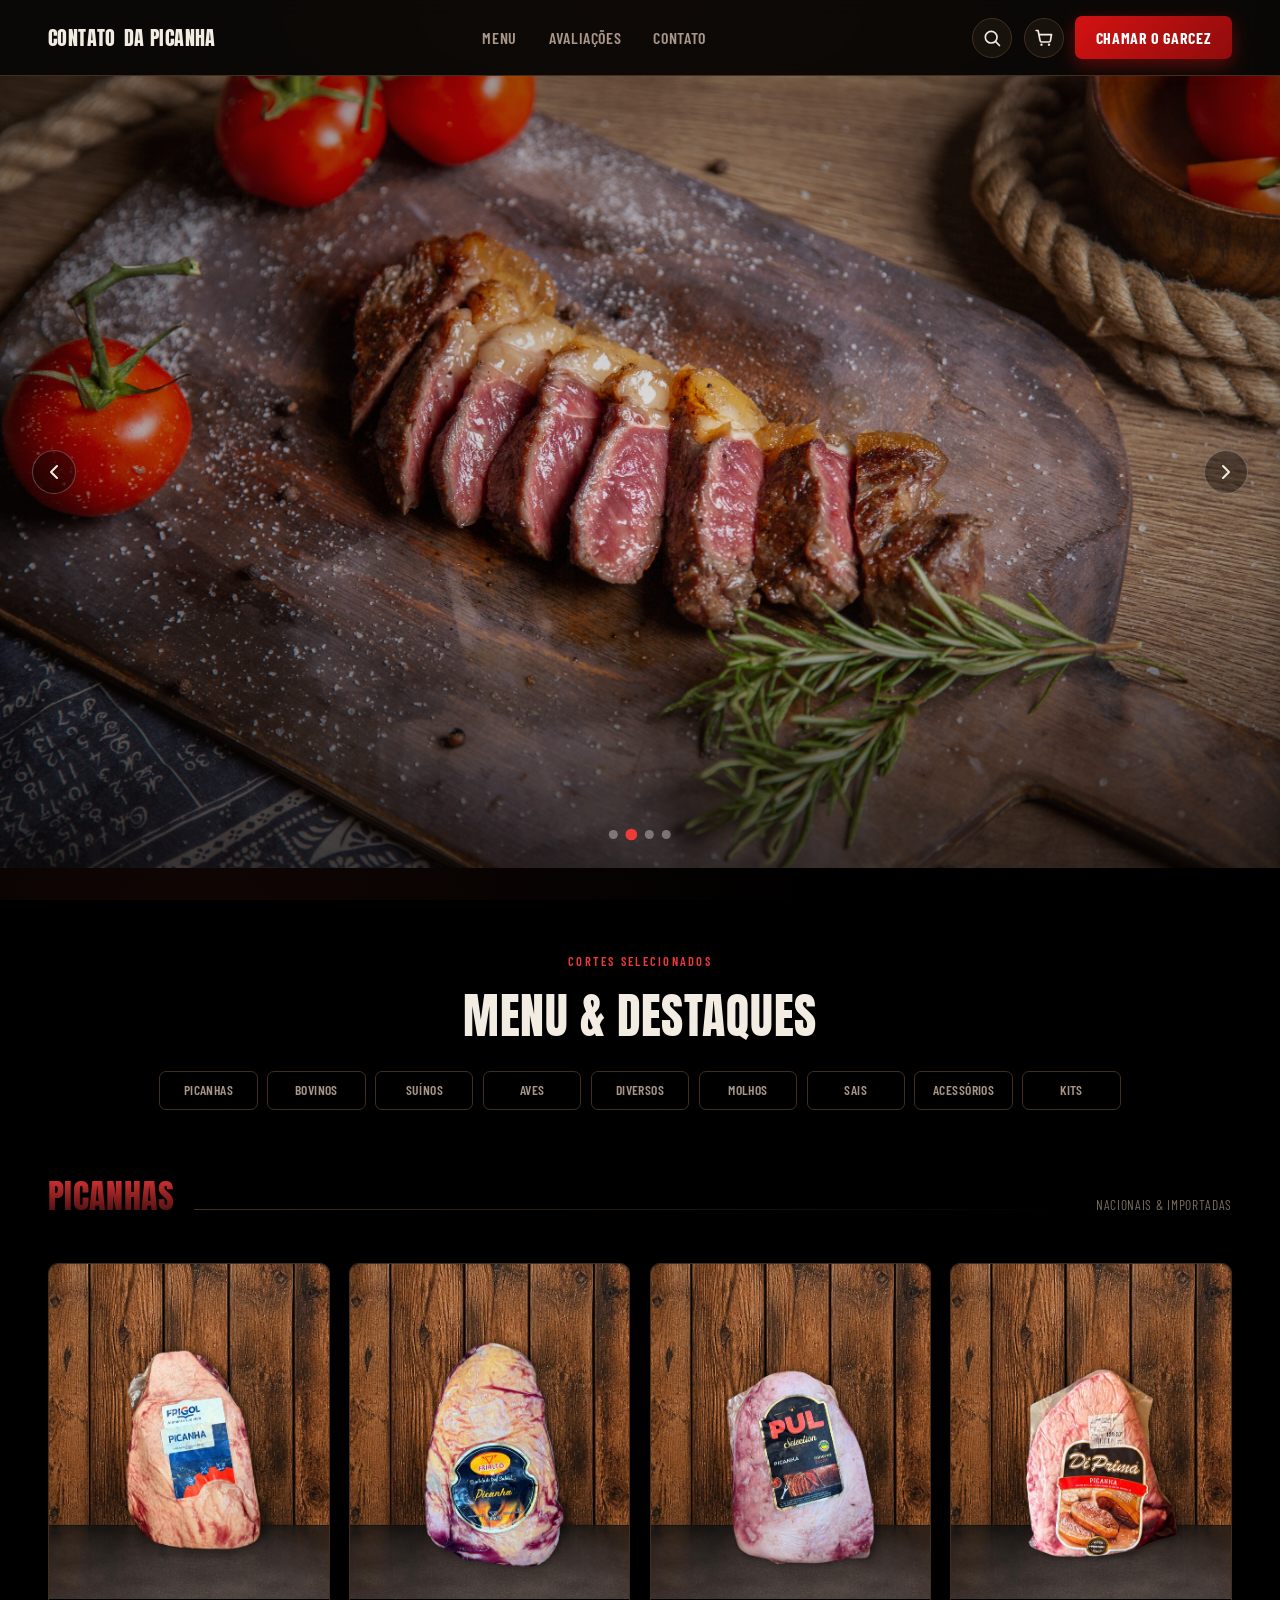
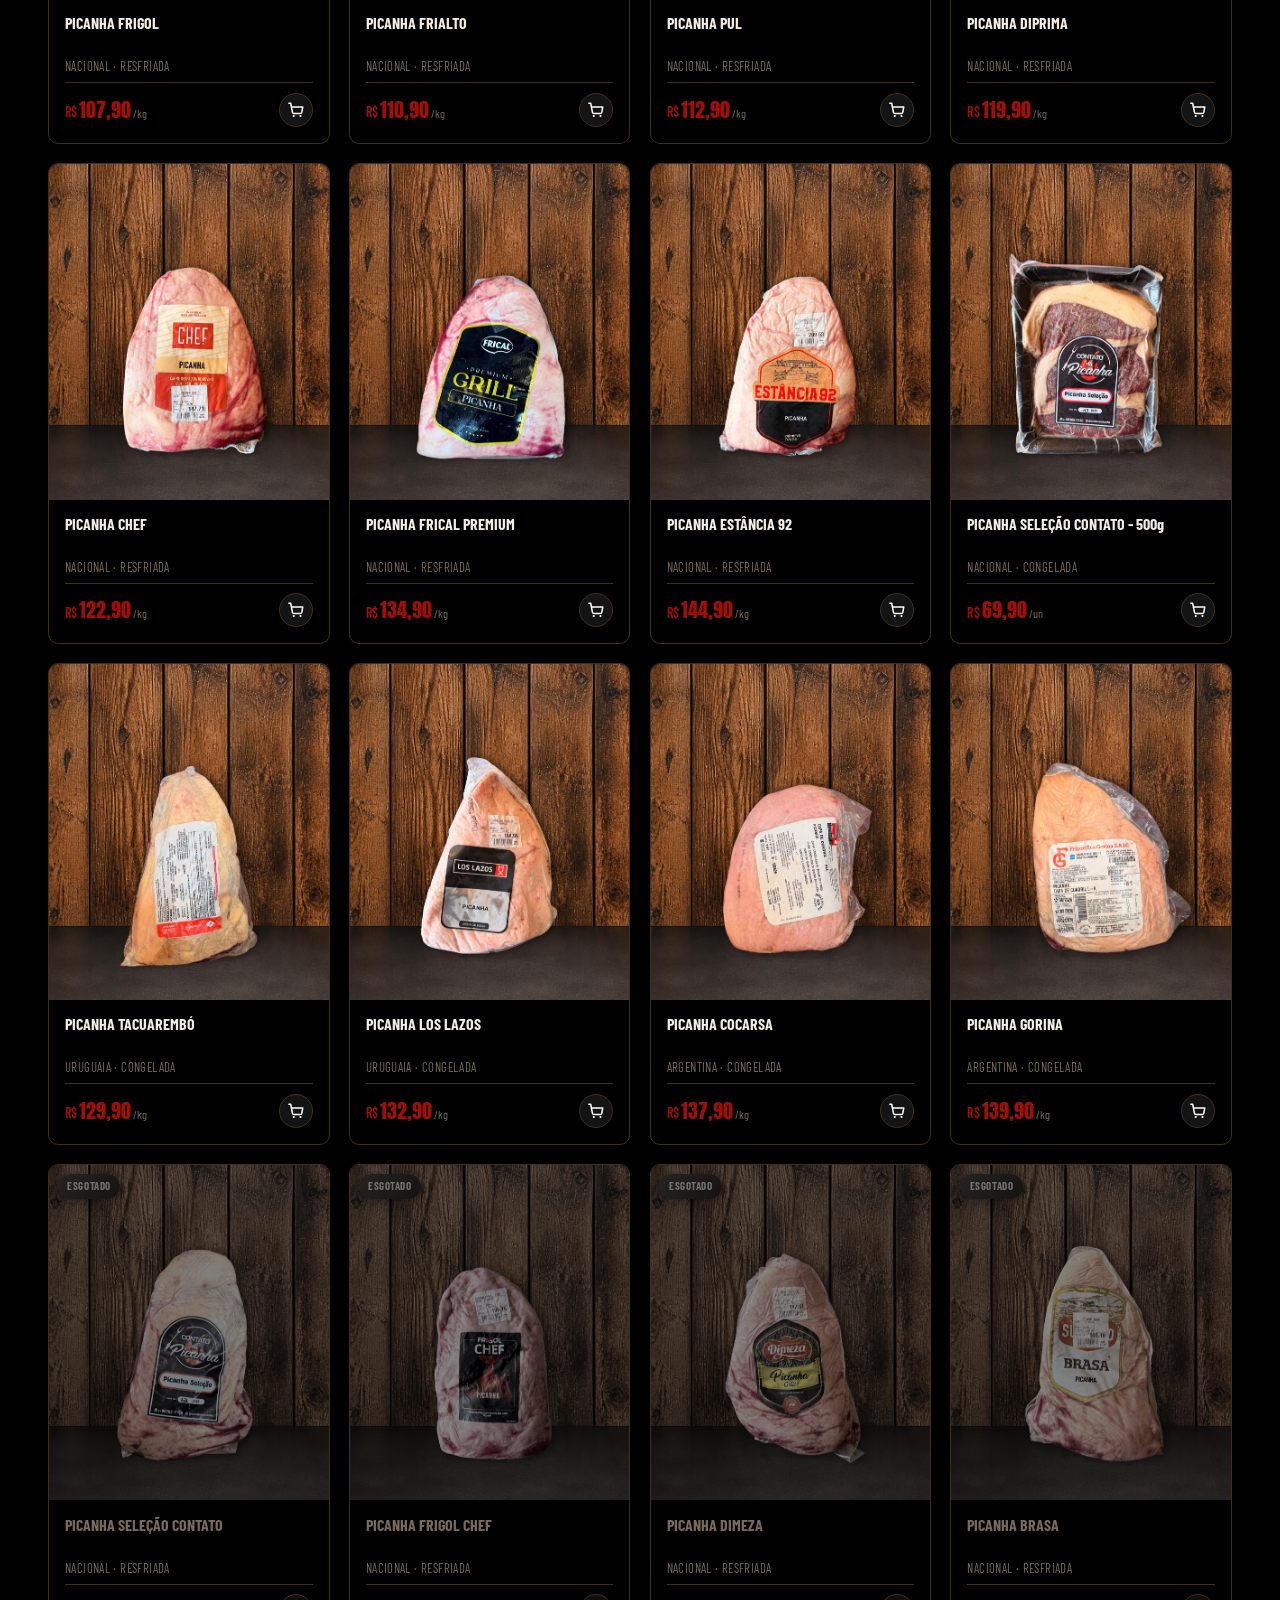
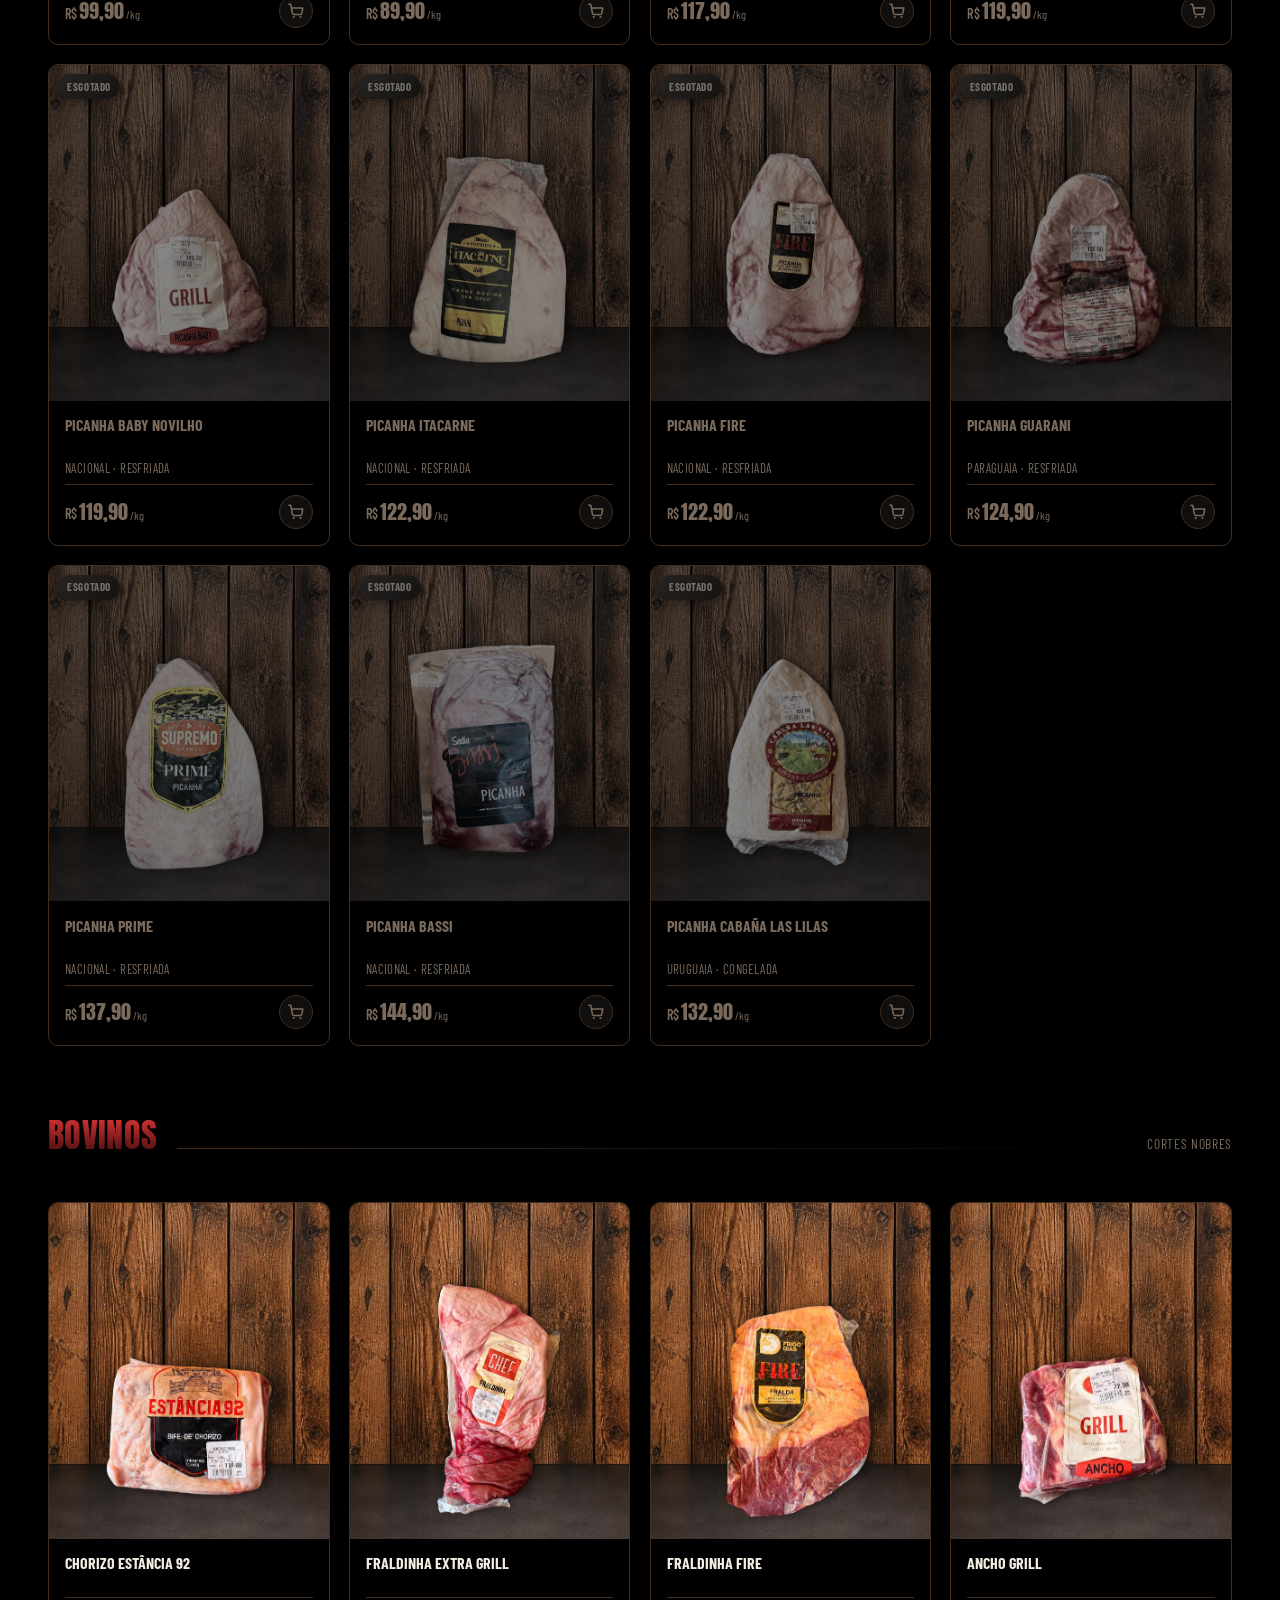
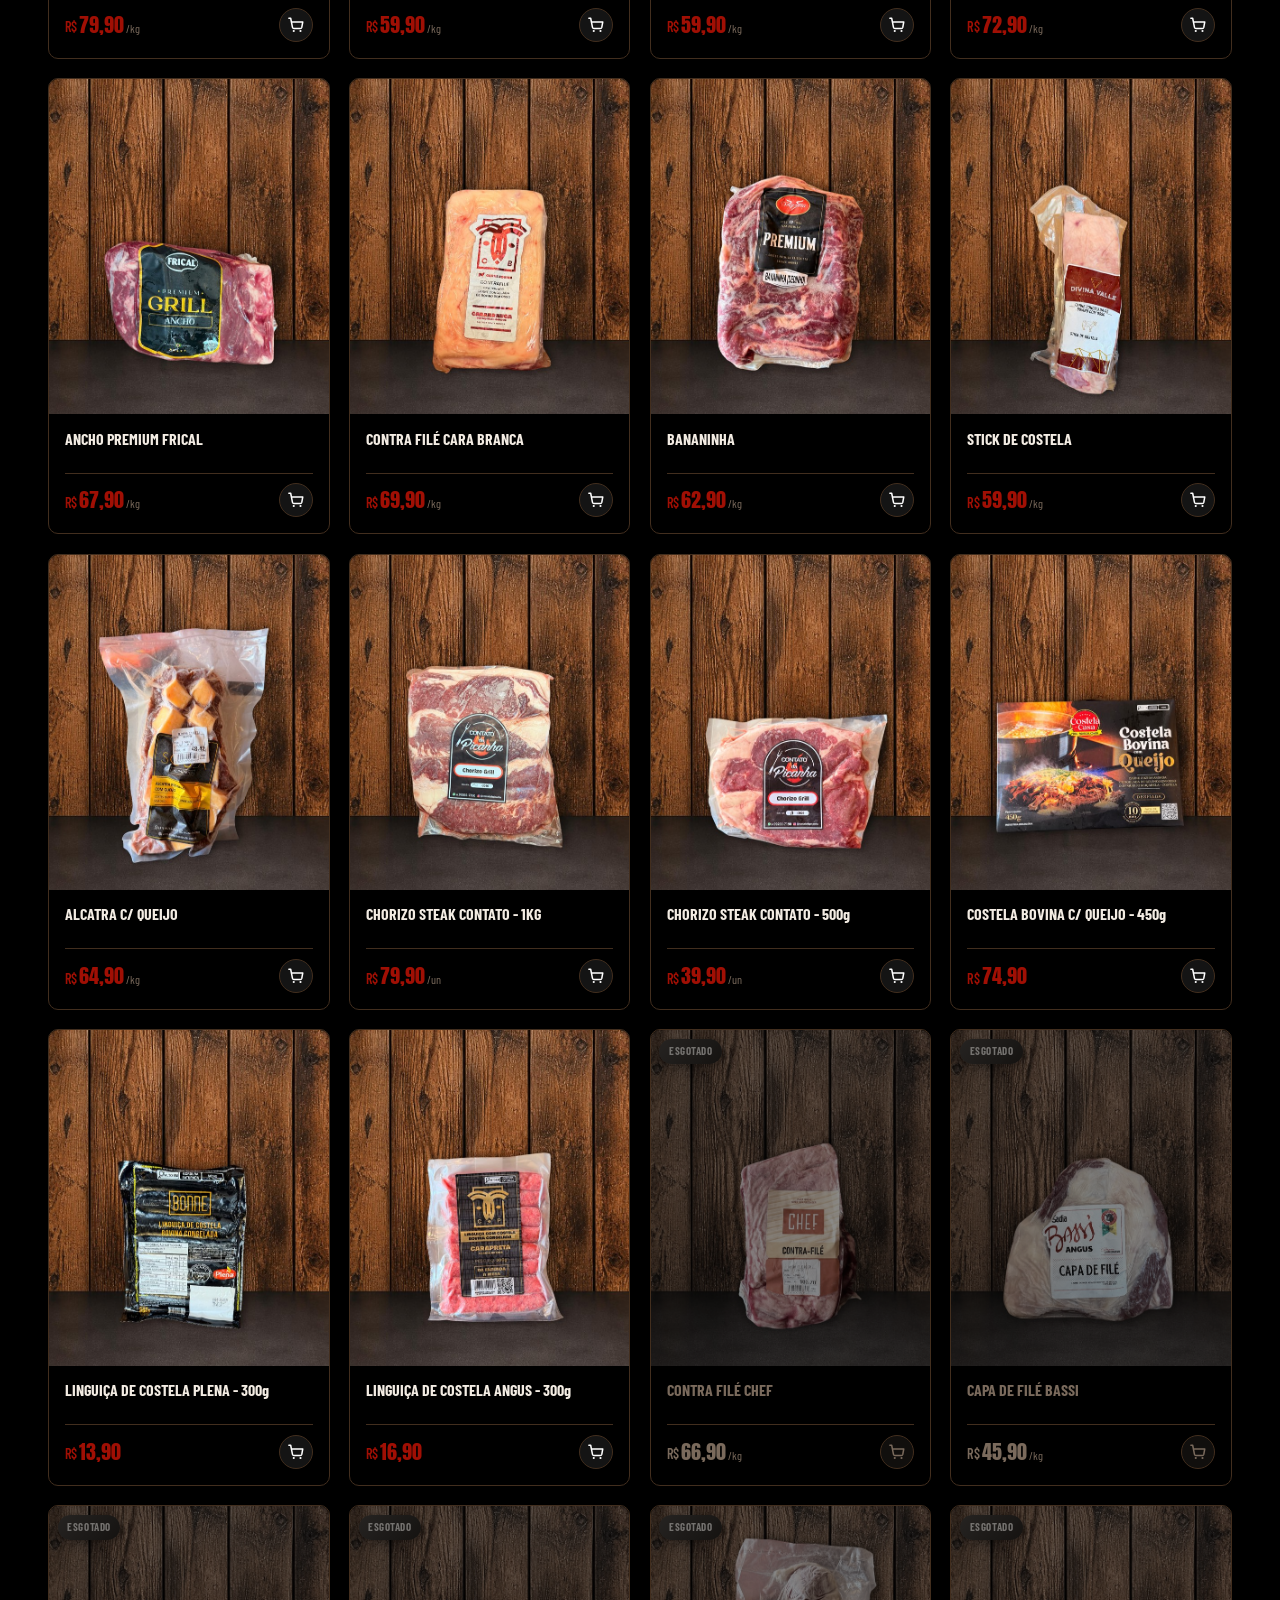
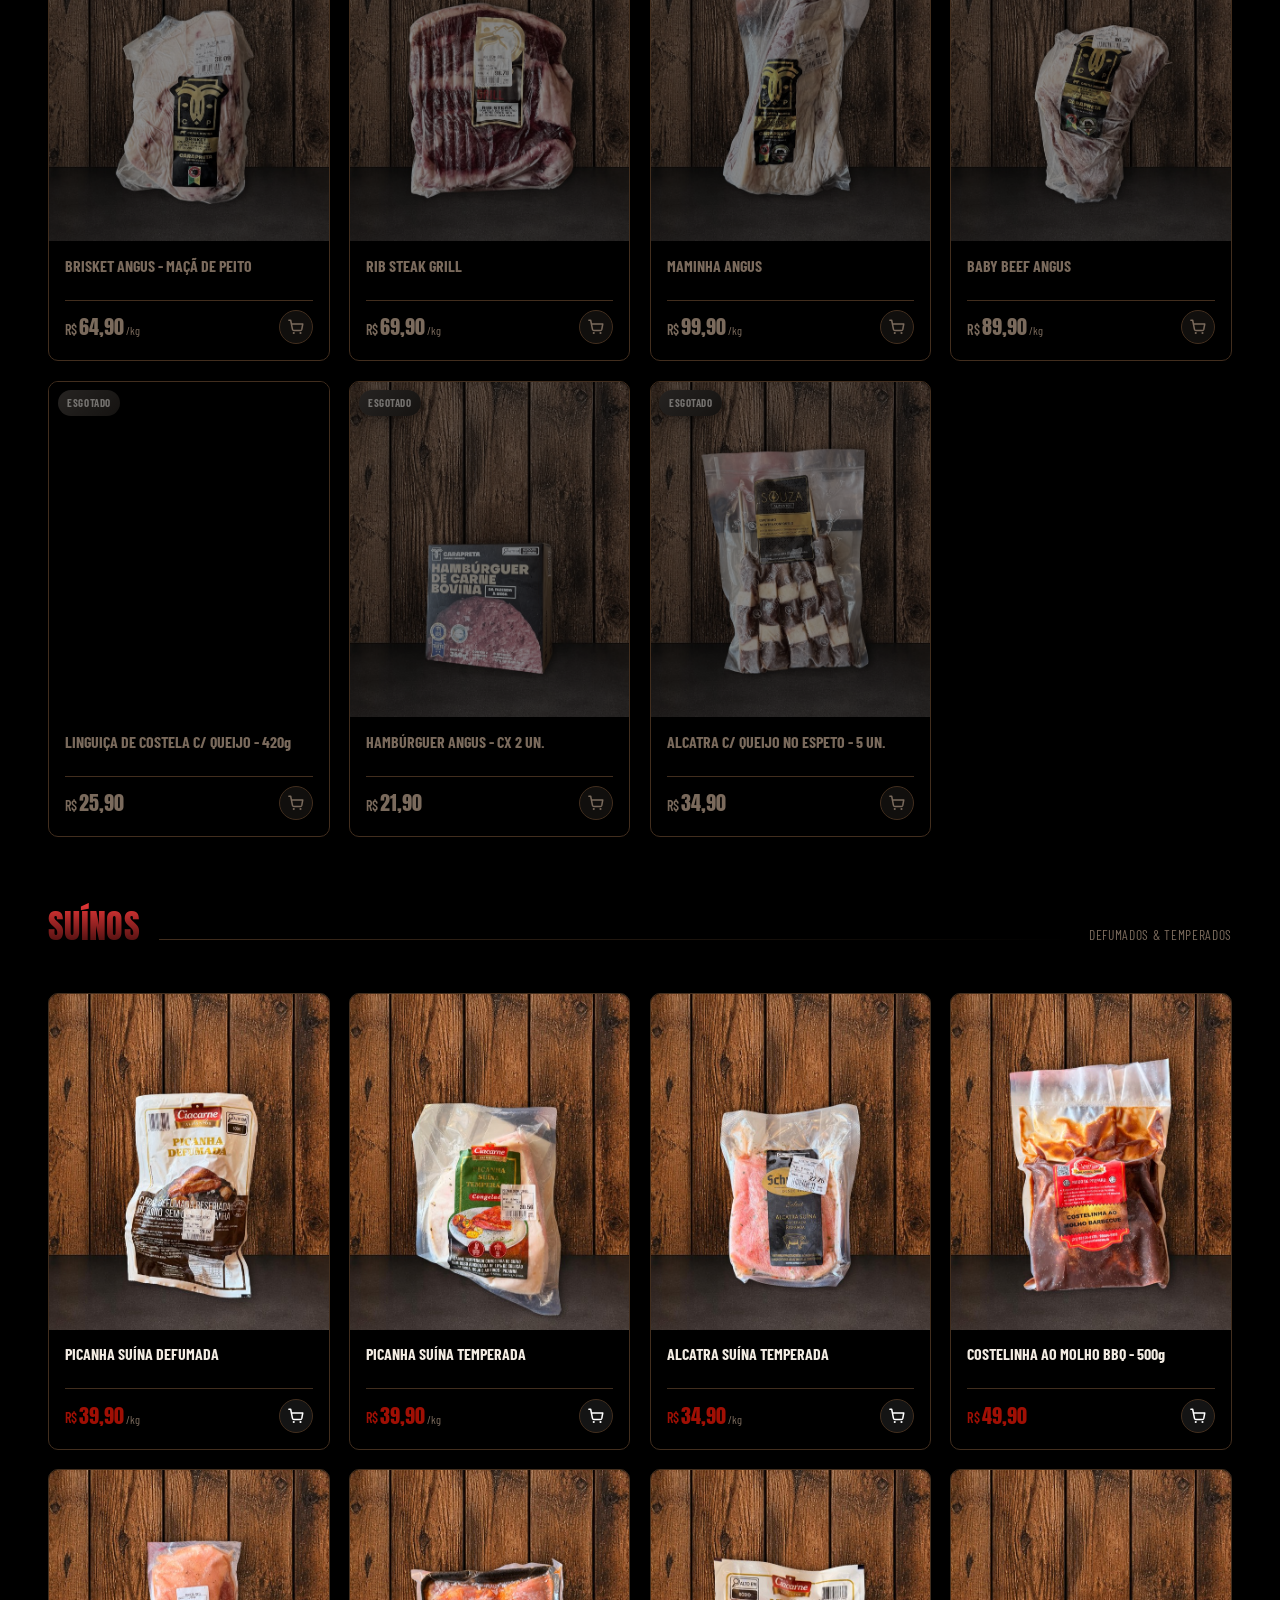
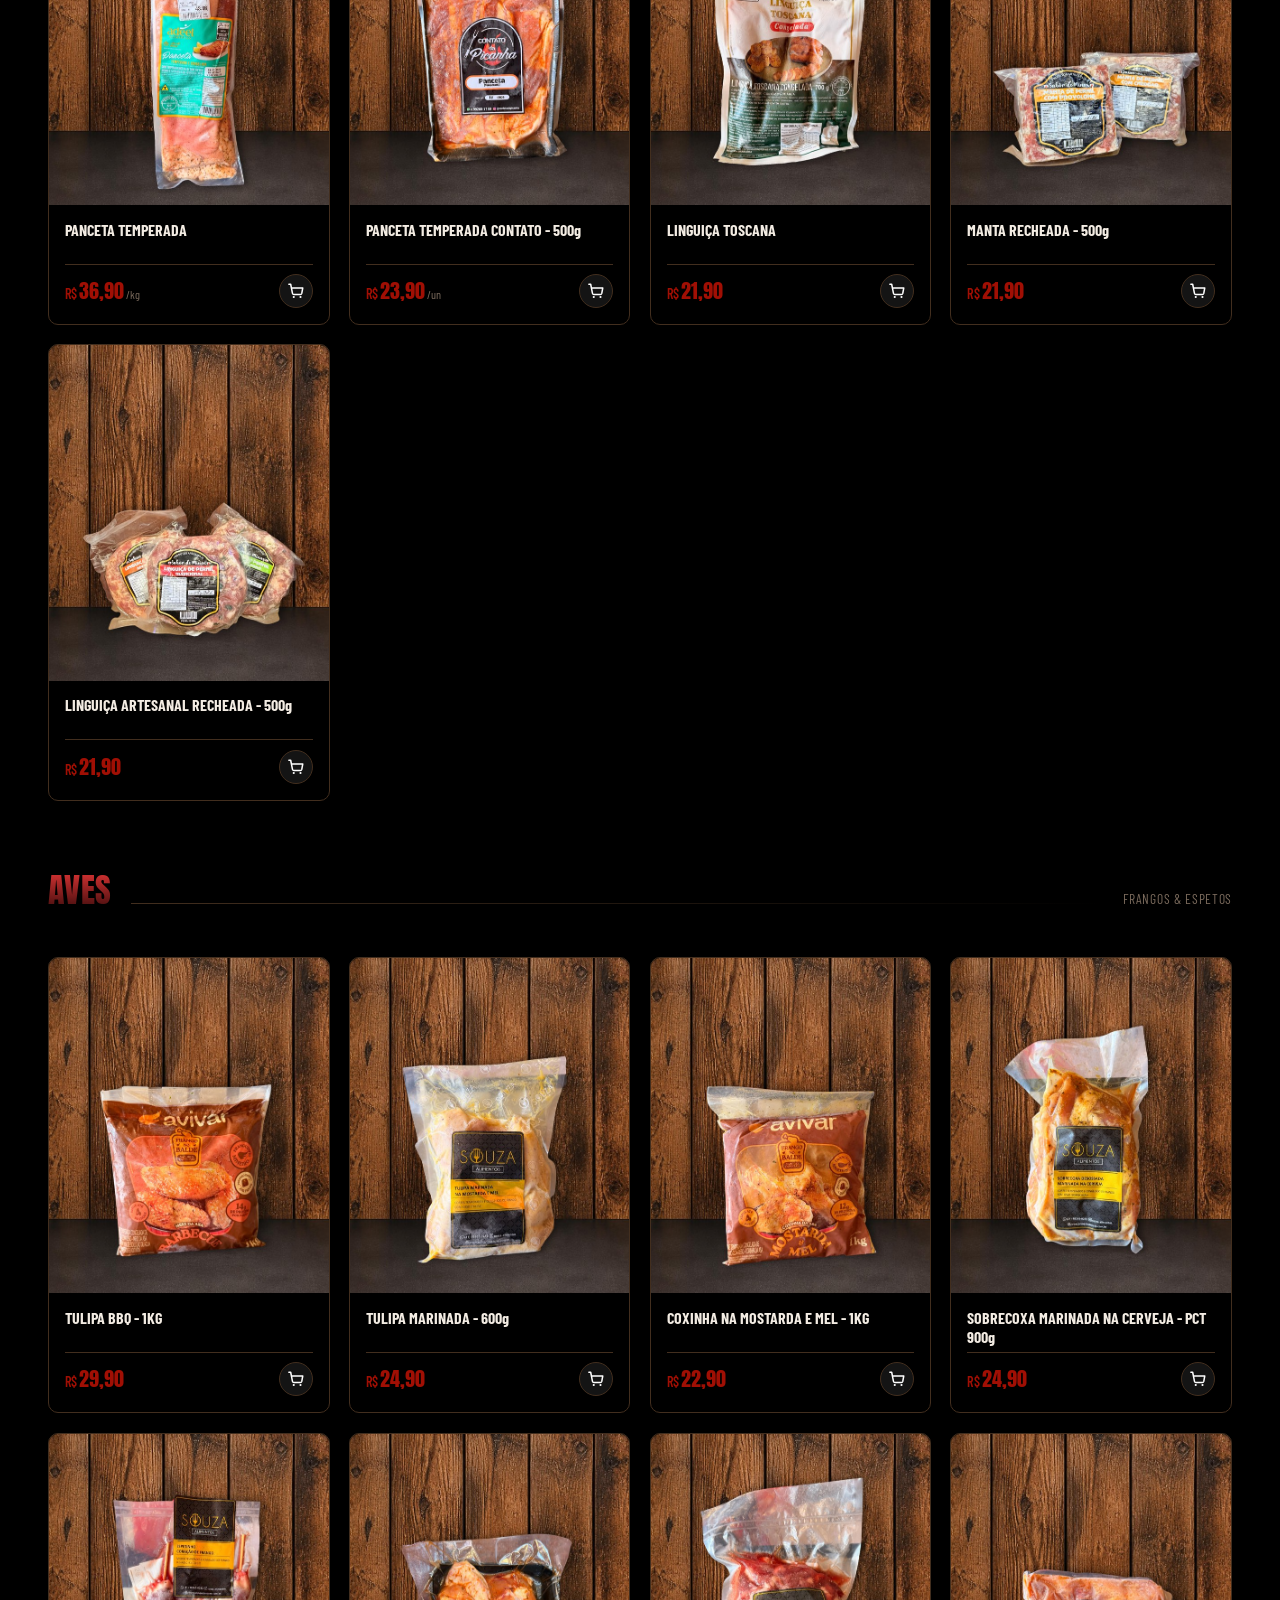
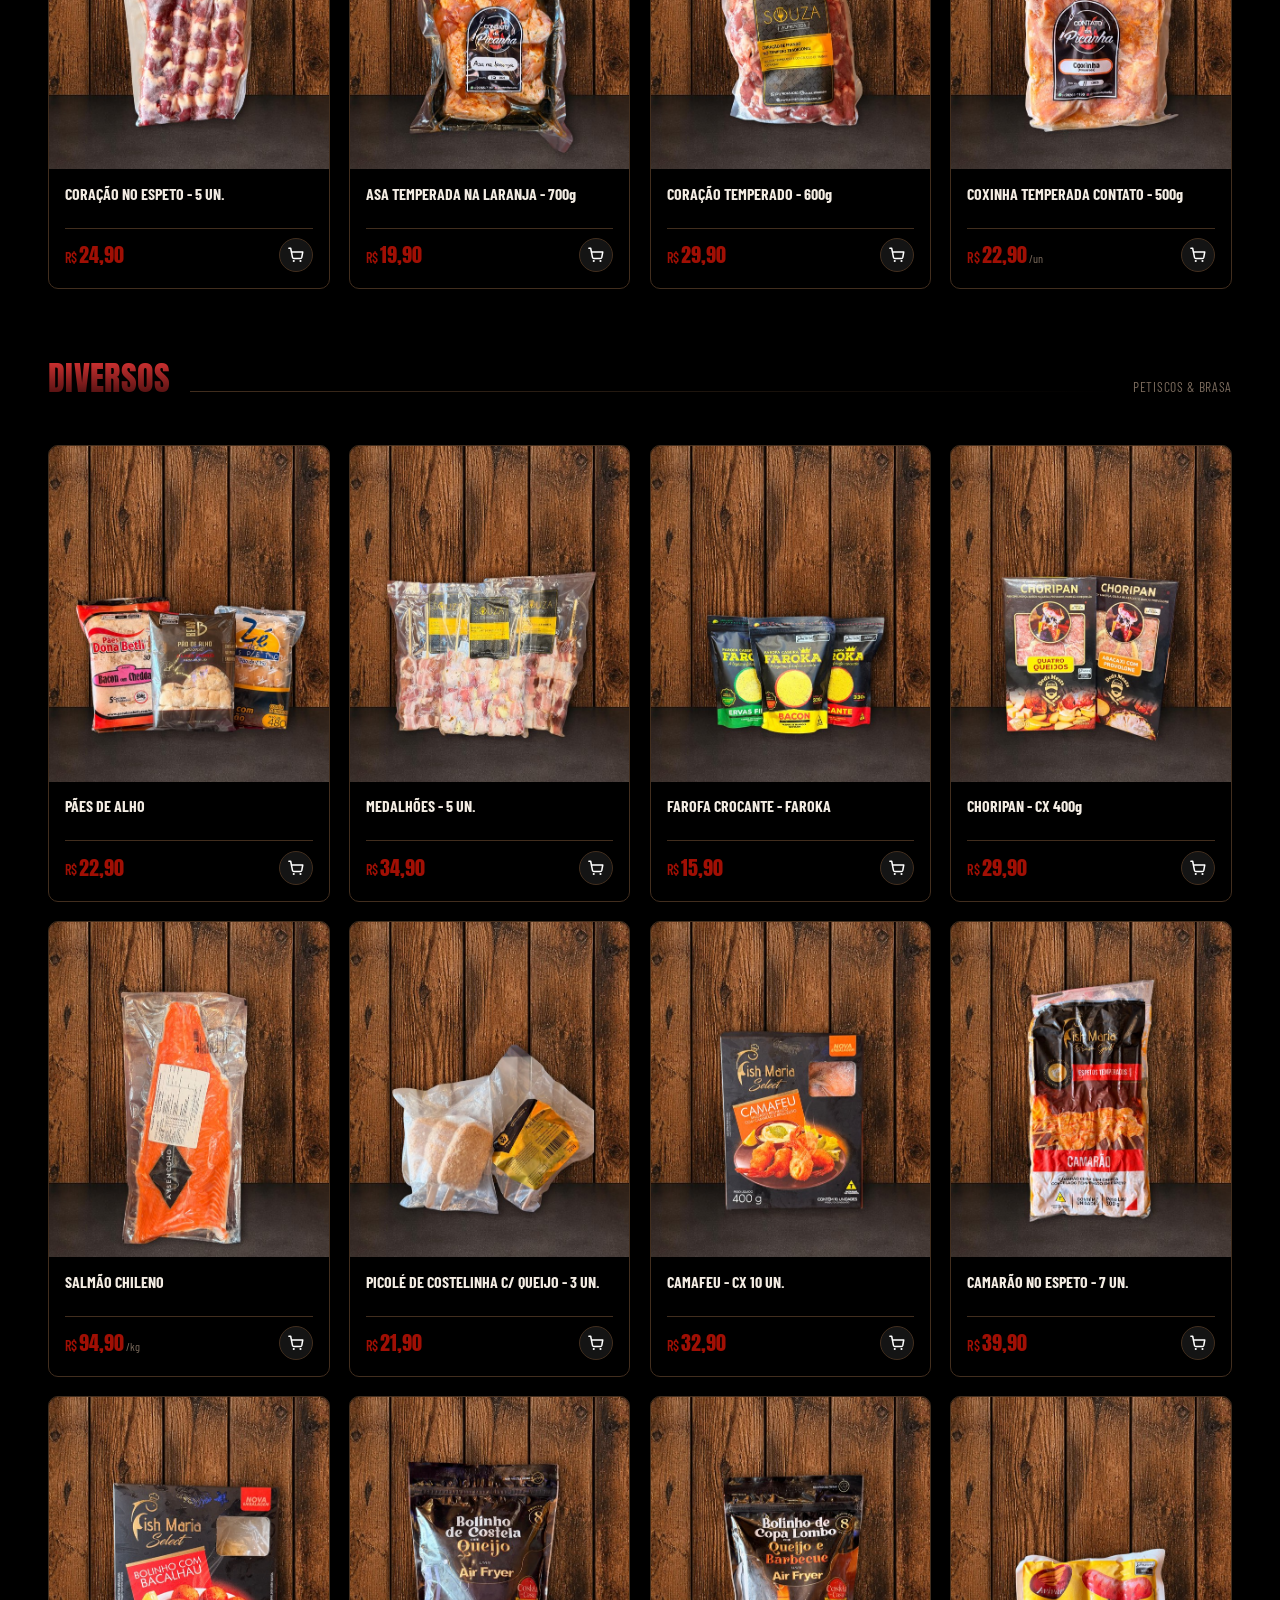
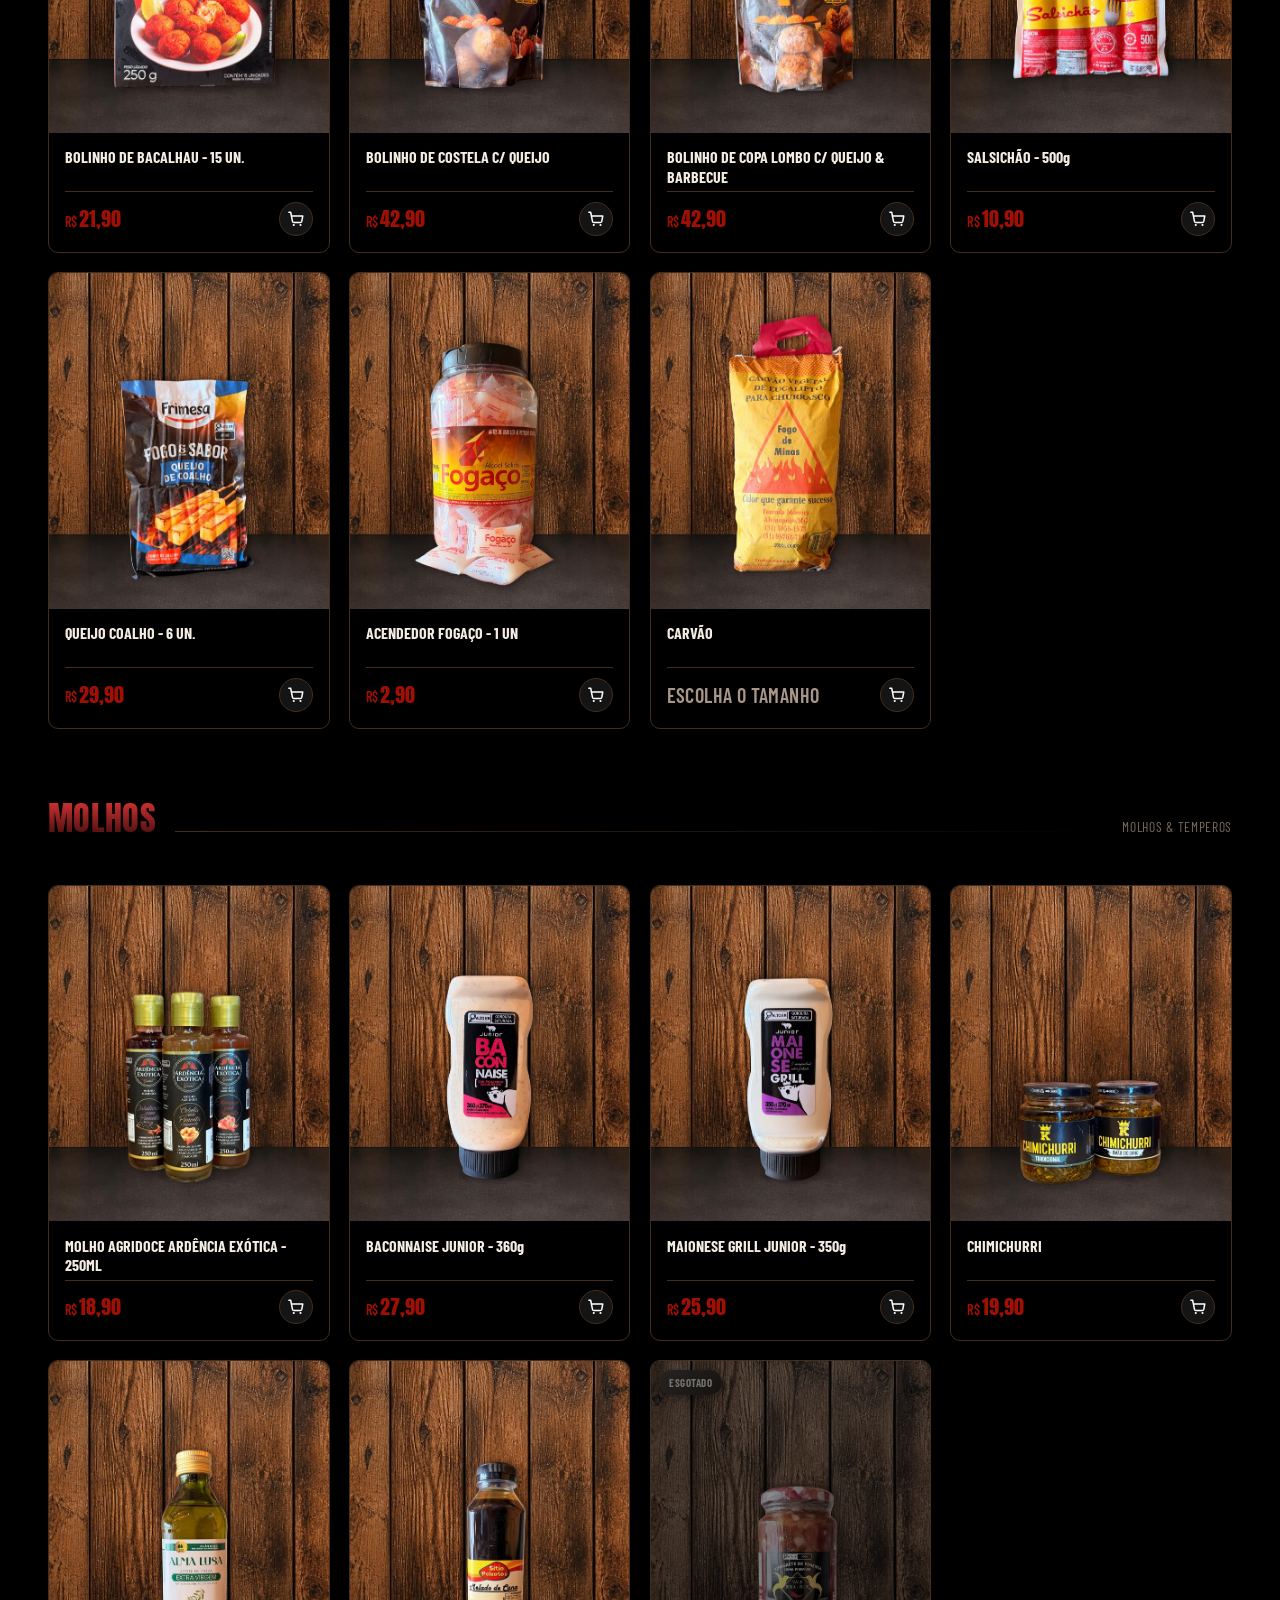
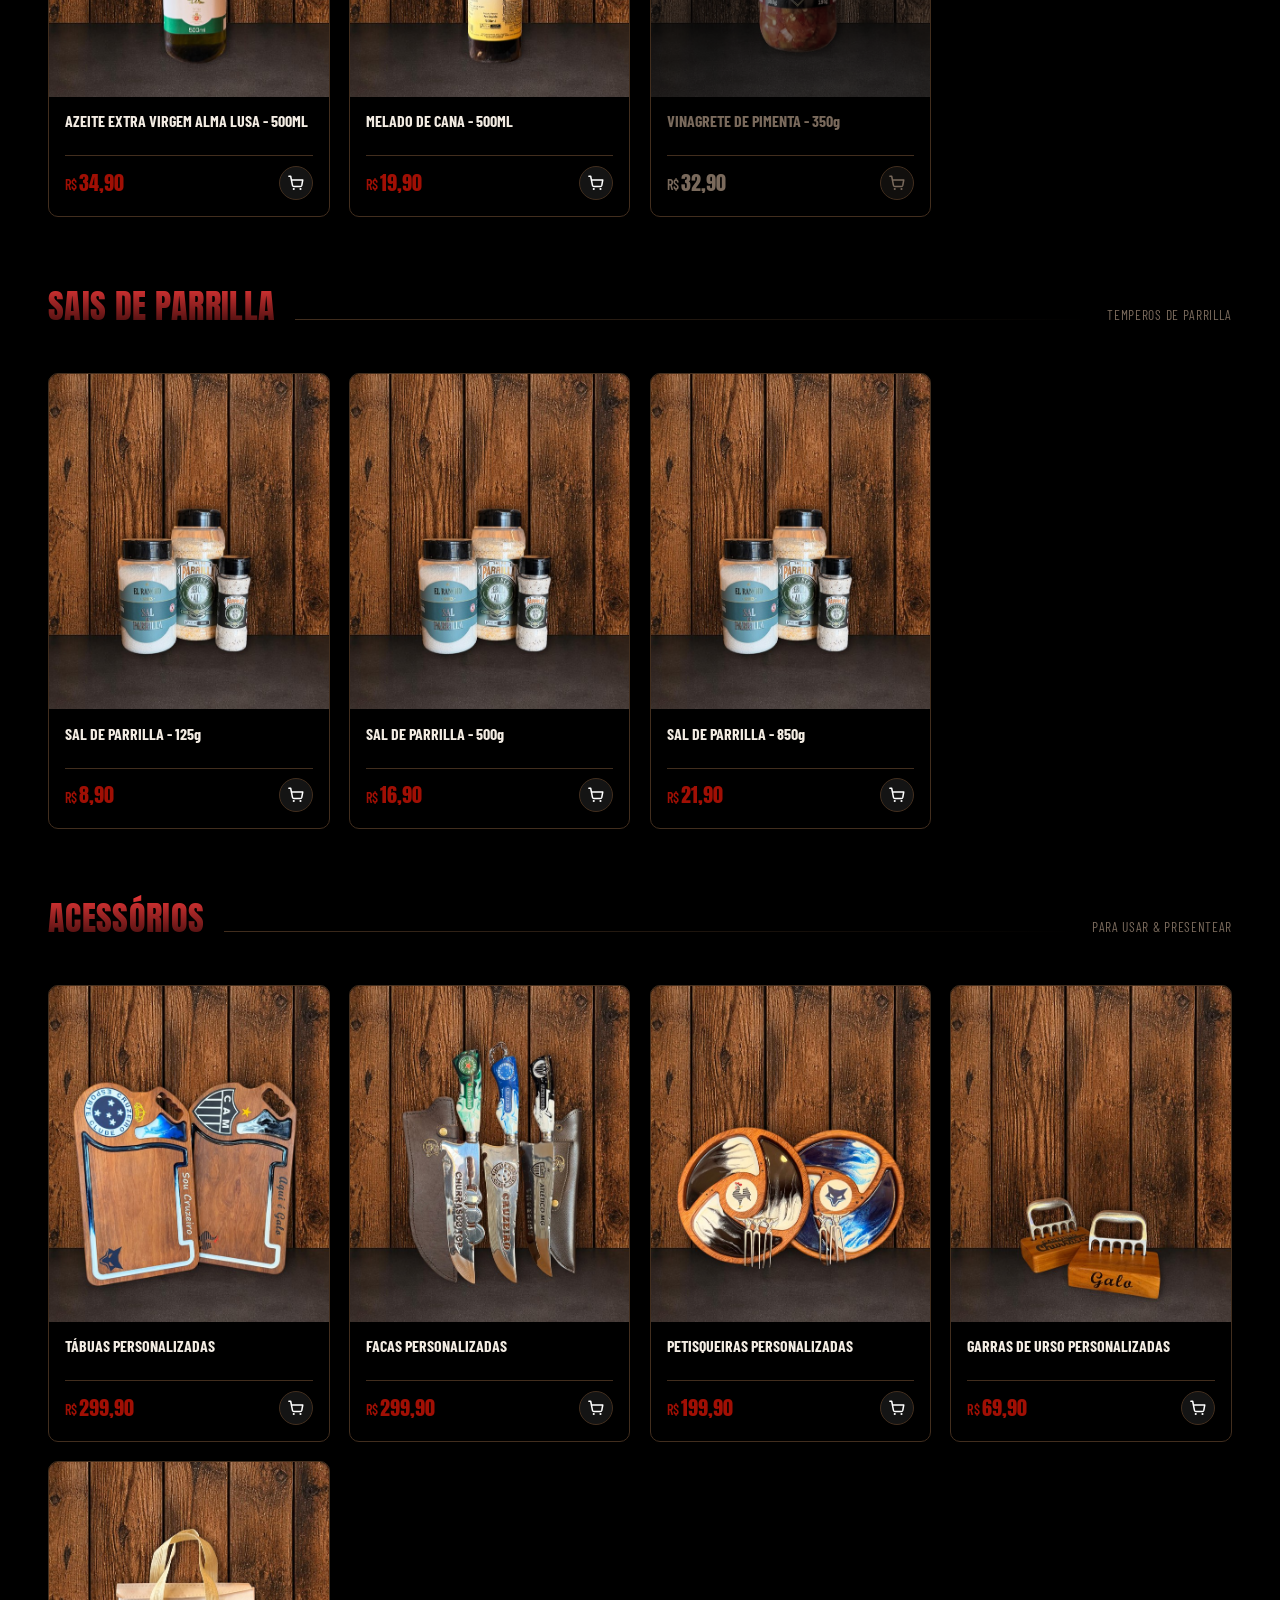
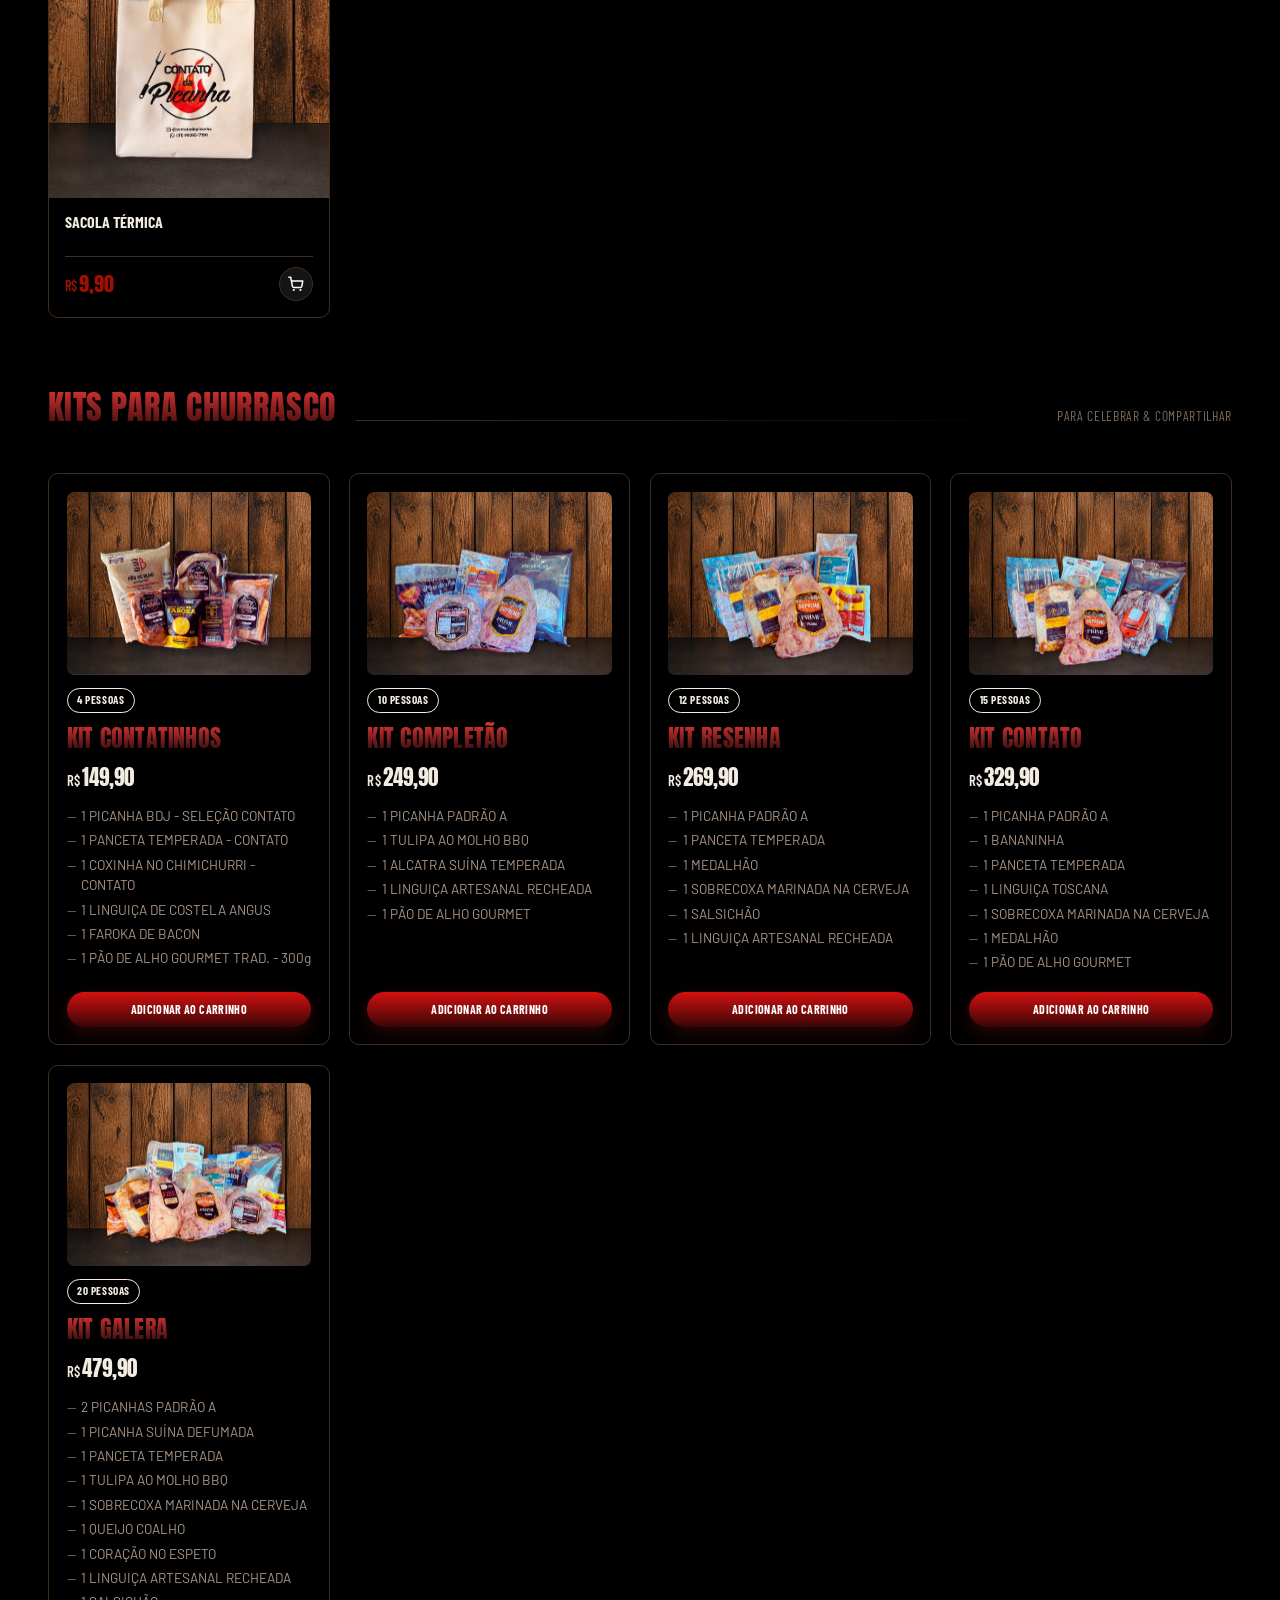
==== commit cf8b7d7d: "alteração de produtos" ====
--- a/index.html
+++ b/index.html
@@ -387,6 +387,52 @@
             </div>
           </div>
 
+          <div class="product-card" data-key="picanhas:frialto">
+            <div class="product-media">
+              <img class="product-photo" src="images/products/picanhas/frialto.jpg"
+               alt="Frialto" loading="lazy">
+               <span class="product-tag">Promoção</span>
+            </div>
+            <div class="product-body">
+              <h4 class="product-name">Frialto</h4>
+              <p class="product-meta">Nacional · Resfriada</p>
+              <div class="product-footer">
+                <span class="product-price"><small>R$</small>110,90<em>/kg</em></span>
+                <button type="button" class="product-cta add-cart-btn" aria-label="Adicionar ao carrinho">
+                  <svg viewBox="0 0 24 24" width="18" height="18" fill="none" stroke="currentColor" stroke-width="2"
+                    stroke-linecap="round" stroke-linejoin="round" aria-hidden="true">
+                    <circle cx="9" cy="20" r="1.4" fill="currentColor" stroke="none" />
+                    <circle cx="18" cy="20" r="1.4" fill="currentColor" stroke="none" />
+                    <path d="M2.5 3h2.4l2.4 12.2a2 2 0 0 0 2 1.6h8.4a2 2 0 0 0 2-1.6L21 8H6" />
+                  </svg>
+                </button>
+              </div>
+            </div>
+          </div>
+
+          <div class="product-card" data-key="picanhas:frical">
+            <div class="product-media">
+              <img class="product-photo" src="images/products/picanhas/frical.jpg"
+               alt="Frical" loading="lazy">
+               <span class="product-tag">Promoção</span>
+            </div>
+            <div class="product-body">
+              <h4 class="product-name">Frical</h4>
+              <p class="product-meta">Nacional · Resfriada</p>
+              <div class="product-footer">
+                <span class="product-price"><small>R$</small>134,90<em>/kg</em></span>
+                <button type="button" class="product-cta add-cart-btn" aria-label="Adicionar ao carrinho">
+                  <svg viewBox="0 0 24 24" width="18" height="18" fill="none" stroke="currentColor" stroke-width="2"
+                    stroke-linecap="round" stroke-linejoin="round" aria-hidden="true">
+                    <circle cx="9" cy="20" r="1.4" fill="currentColor" stroke="none" />
+                    <circle cx="18" cy="20" r="1.4" fill="currentColor" stroke="none" />
+                    <path d="M2.5 3h2.4l2.4 12.2a2 2 0 0 0 2 1.6h8.4a2 2 0 0 0 2-1.6L21 8H6" />
+                  </svg>
+                </button>
+              </div>
+            </div>
+          </div>
+
           <div class="product-card" data-key="picanhas:pul">
             <div class="product-media">
               <img class="product-photo" src="images/products/picanhas/pul.jpg"
@@ -1221,6 +1267,28 @@
               <h4 class="product-name">Costela Bovina com Queijo - 450g</h4>
               <div class="product-footer">
                 <span class="product-price"><small>R$</small>74,90</span>
+                <button type="button" class="product-cta add-cart-btn" aria-label="Adicionar ao carrinho">
+                  <svg viewBox="0 0 24 24" width="18" height="18" fill="none" stroke="currentColor" stroke-width="2"
+                    stroke-linecap="round" stroke-linejoin="round" aria-hidden="true">
+                    <circle cx="9" cy="20" r="1.4" fill="currentColor" stroke="none" />
+                    <circle cx="18" cy="20" r="1.4" fill="currentColor" stroke="none" />
+                    <path d="M2.5 3h2.4l2.4 12.2a2 2 0 0 0 2 1.6h8.4a2 2 0 0 0 2-1.6L21 8H6" />
+                  </svg>
+                </button>
+              </div>
+            </div>
+          </div>
+
+          <div class="product-card" data-key="bovinos:linguica-costela-plena">
+            <div class="product-media">
+              <img class="product-photo" src="images/products/bovinos/linguica-costela-plena.jpg"
+                alt="Linguiça de Costela Plena pct 300g" loading="lazy">
+                <span class="product-tag">Promoção</span>
+            </div>
+            <div class="product-body">
+              <h4 class="product-name">Linguiça de Costela Plena - 300g</h4>
+              <div class="product-footer">
+                <span class="product-price"><small>R$</small>13,90</span>
                 <button type="button" class="product-cta add-cart-btn" aria-label="Adicionar ao carrinho">
                   <svg viewBox="0 0 24 24" width="18" height="18" fill="none" stroke="currentColor" stroke-width="2"
                     stroke-linecap="round" stroke-linejoin="round" aria-hidden="true">
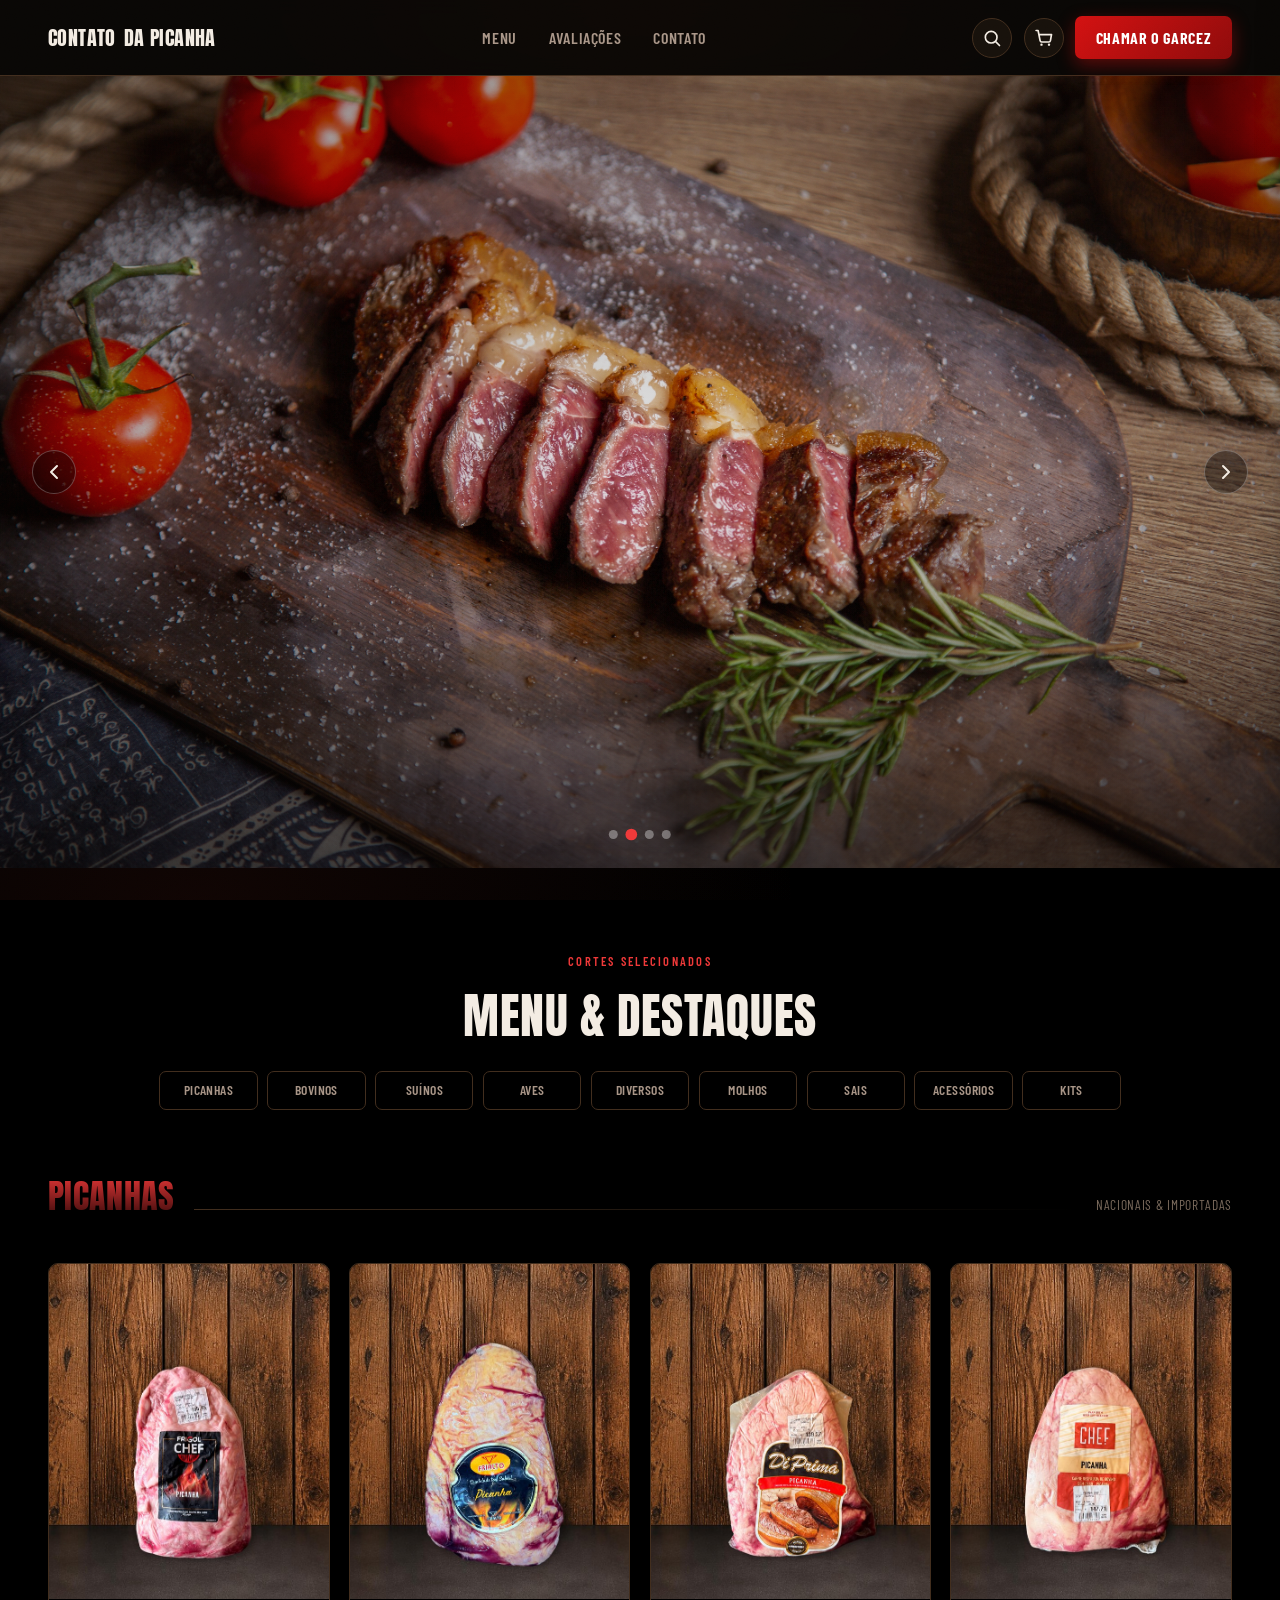
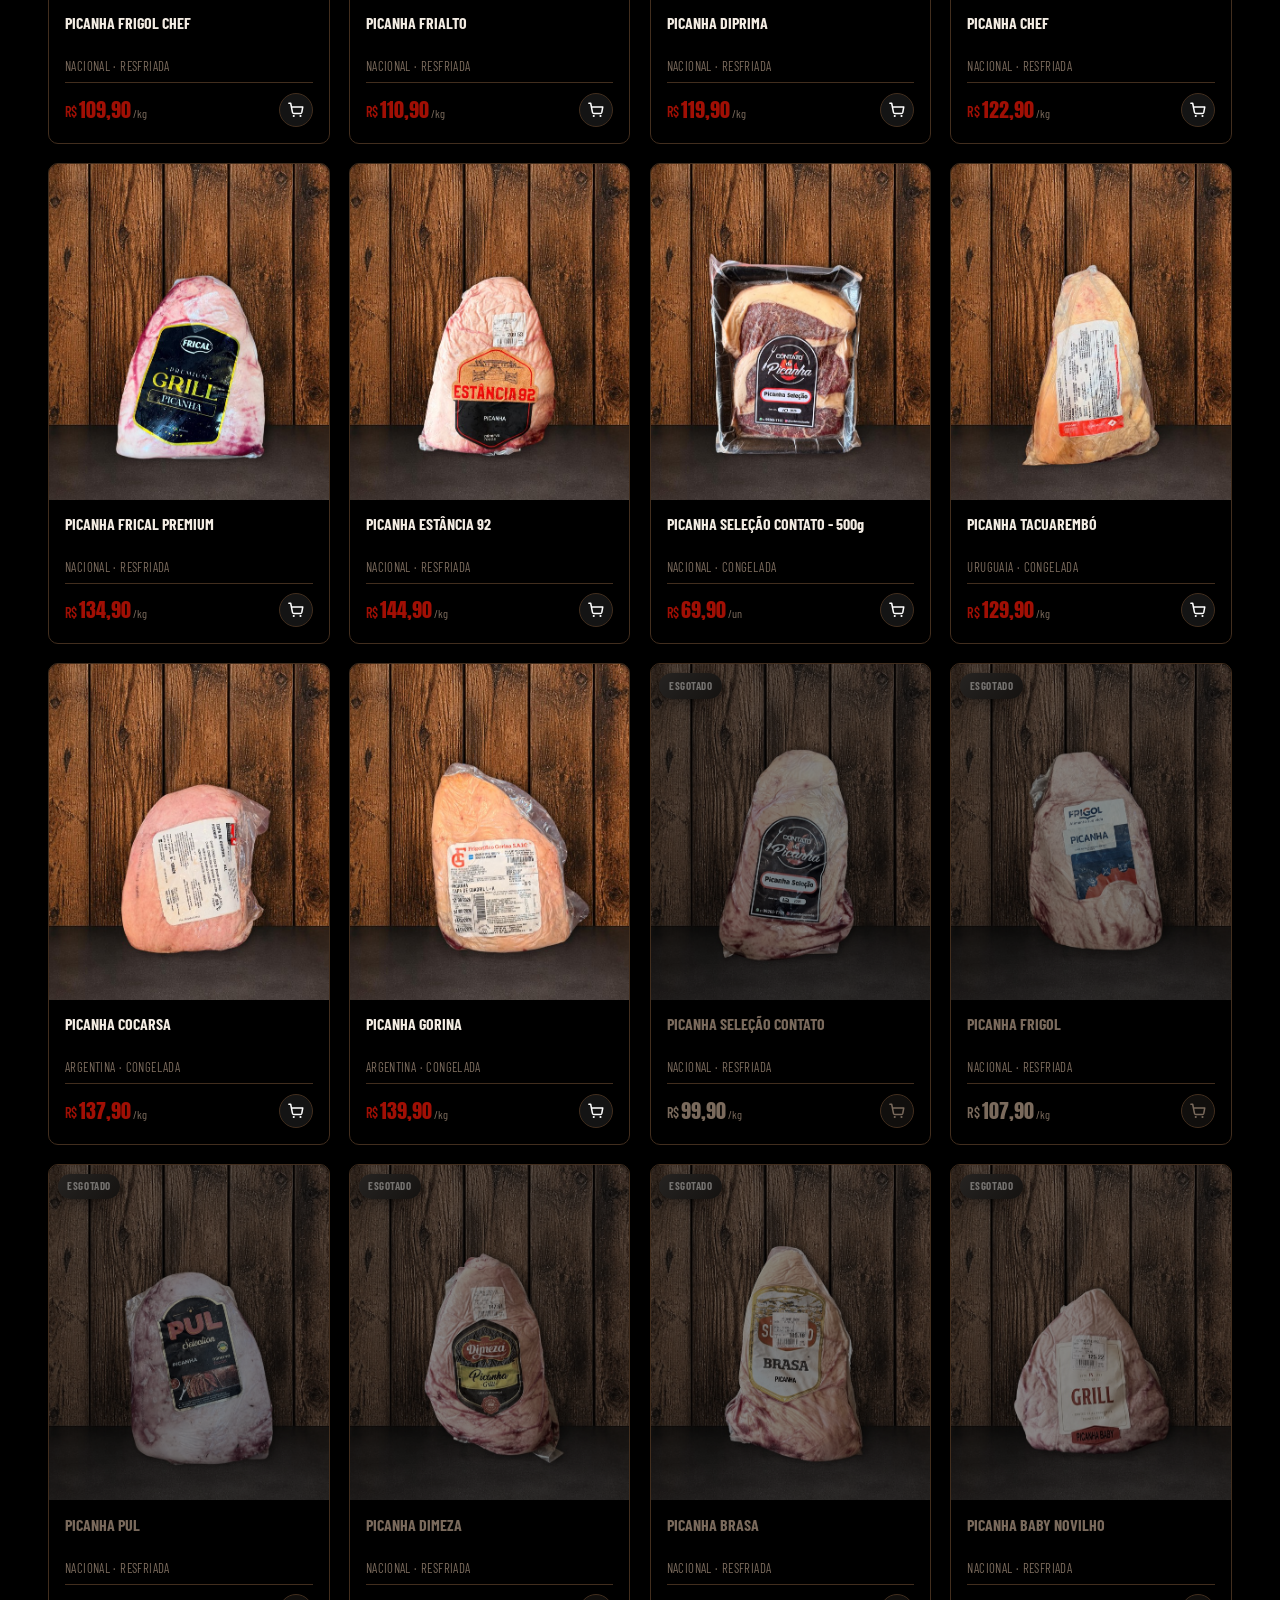
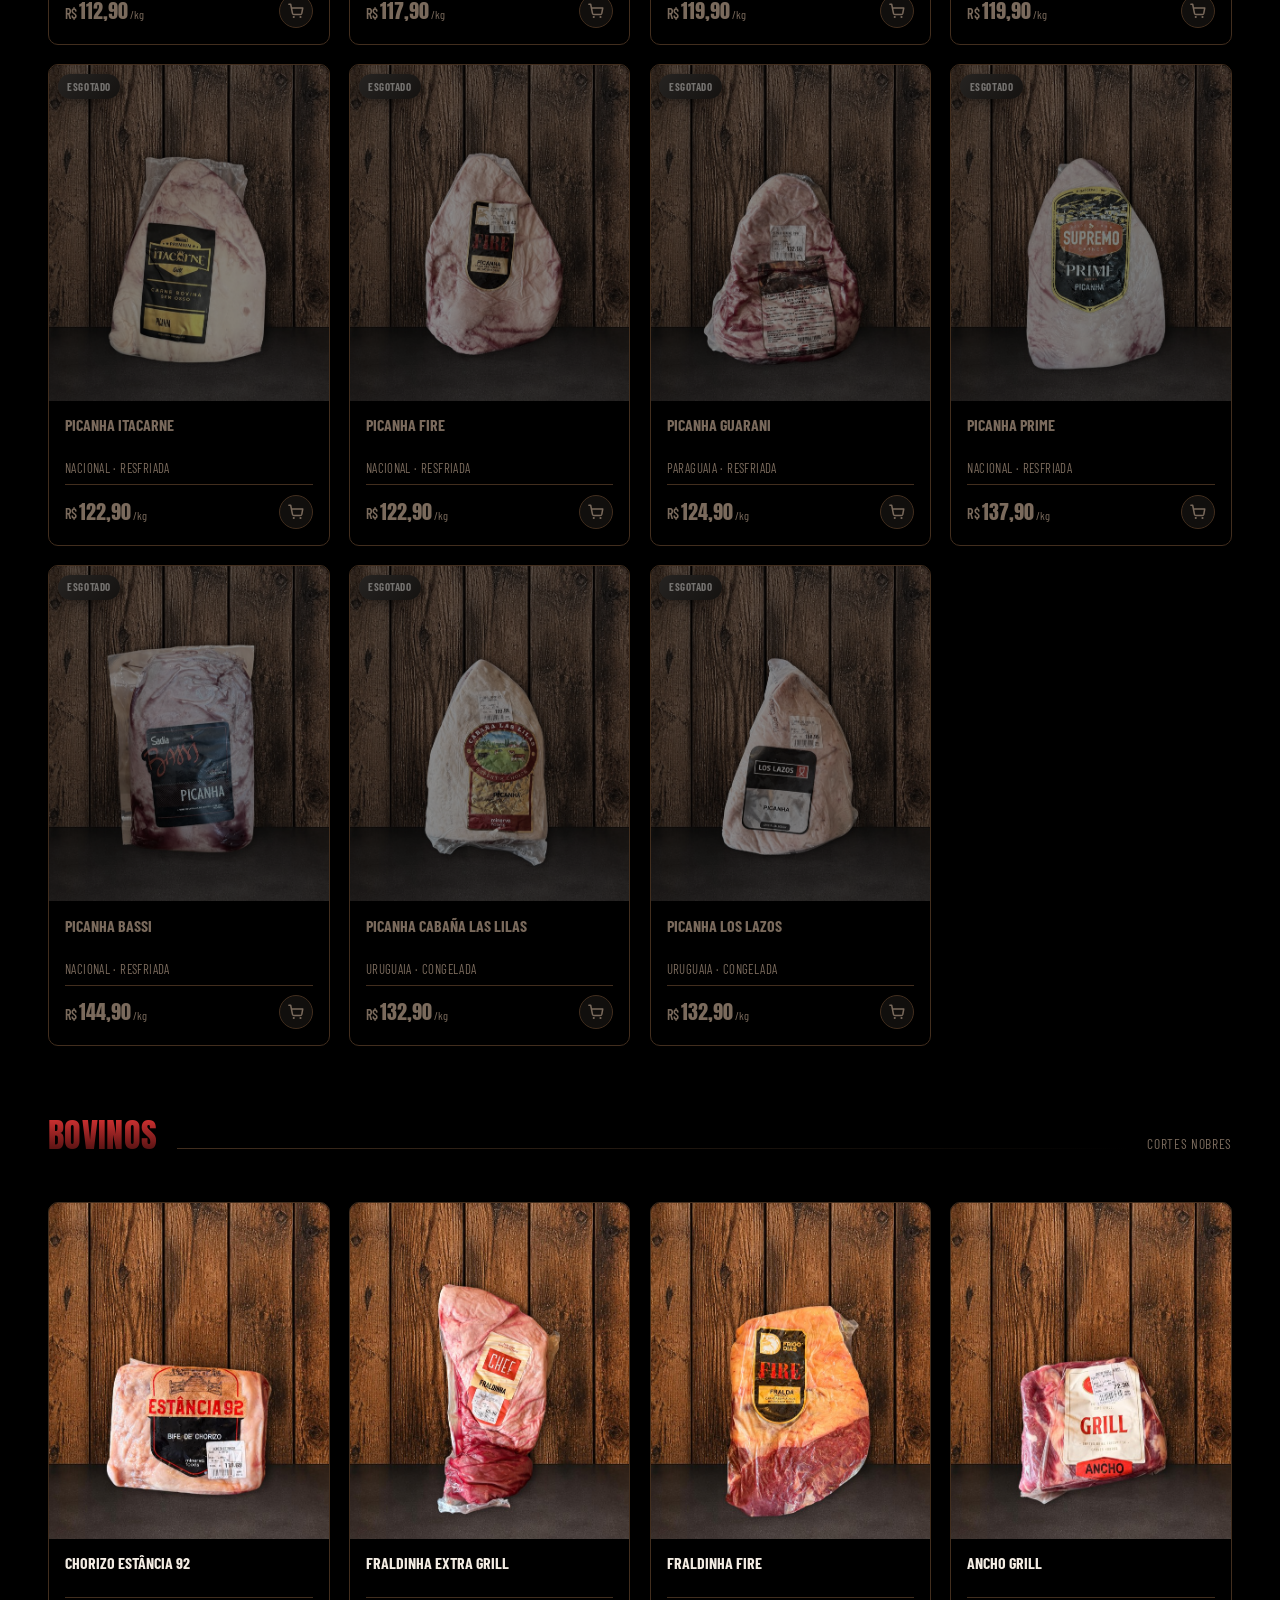
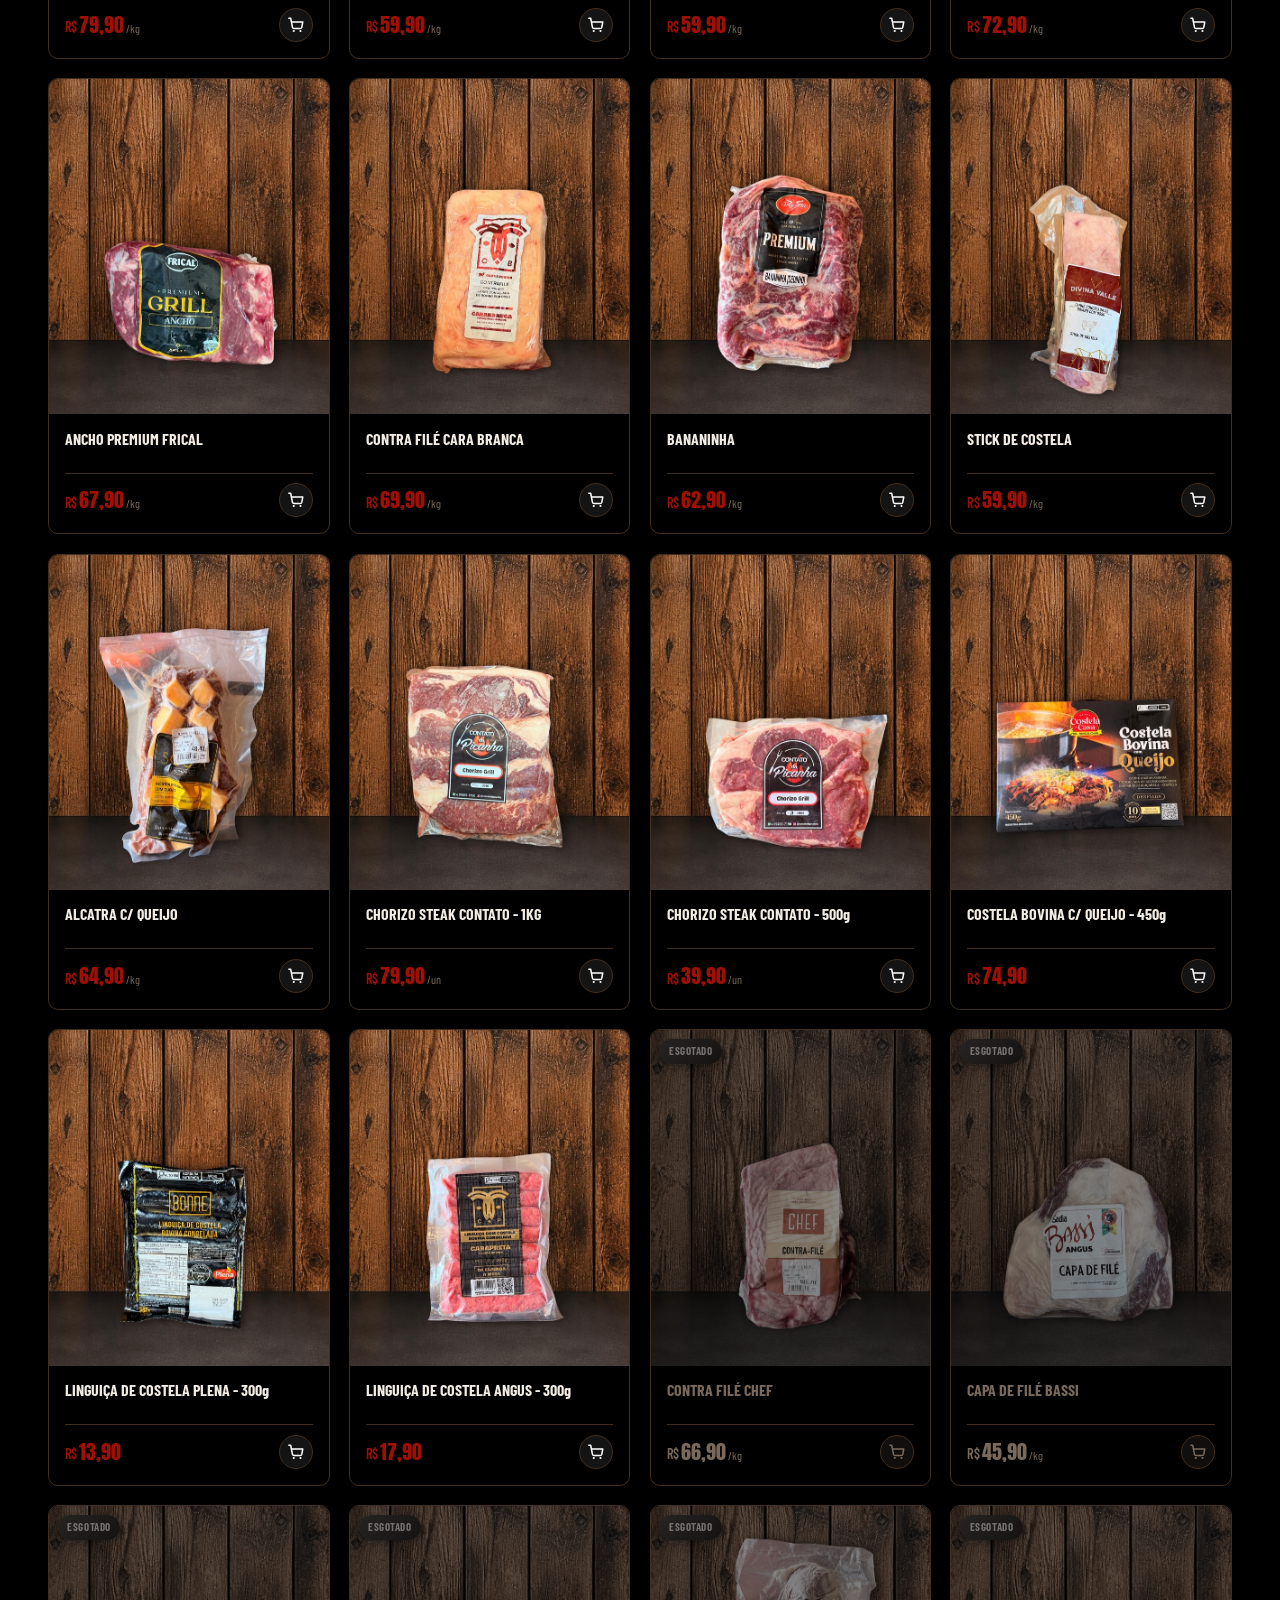
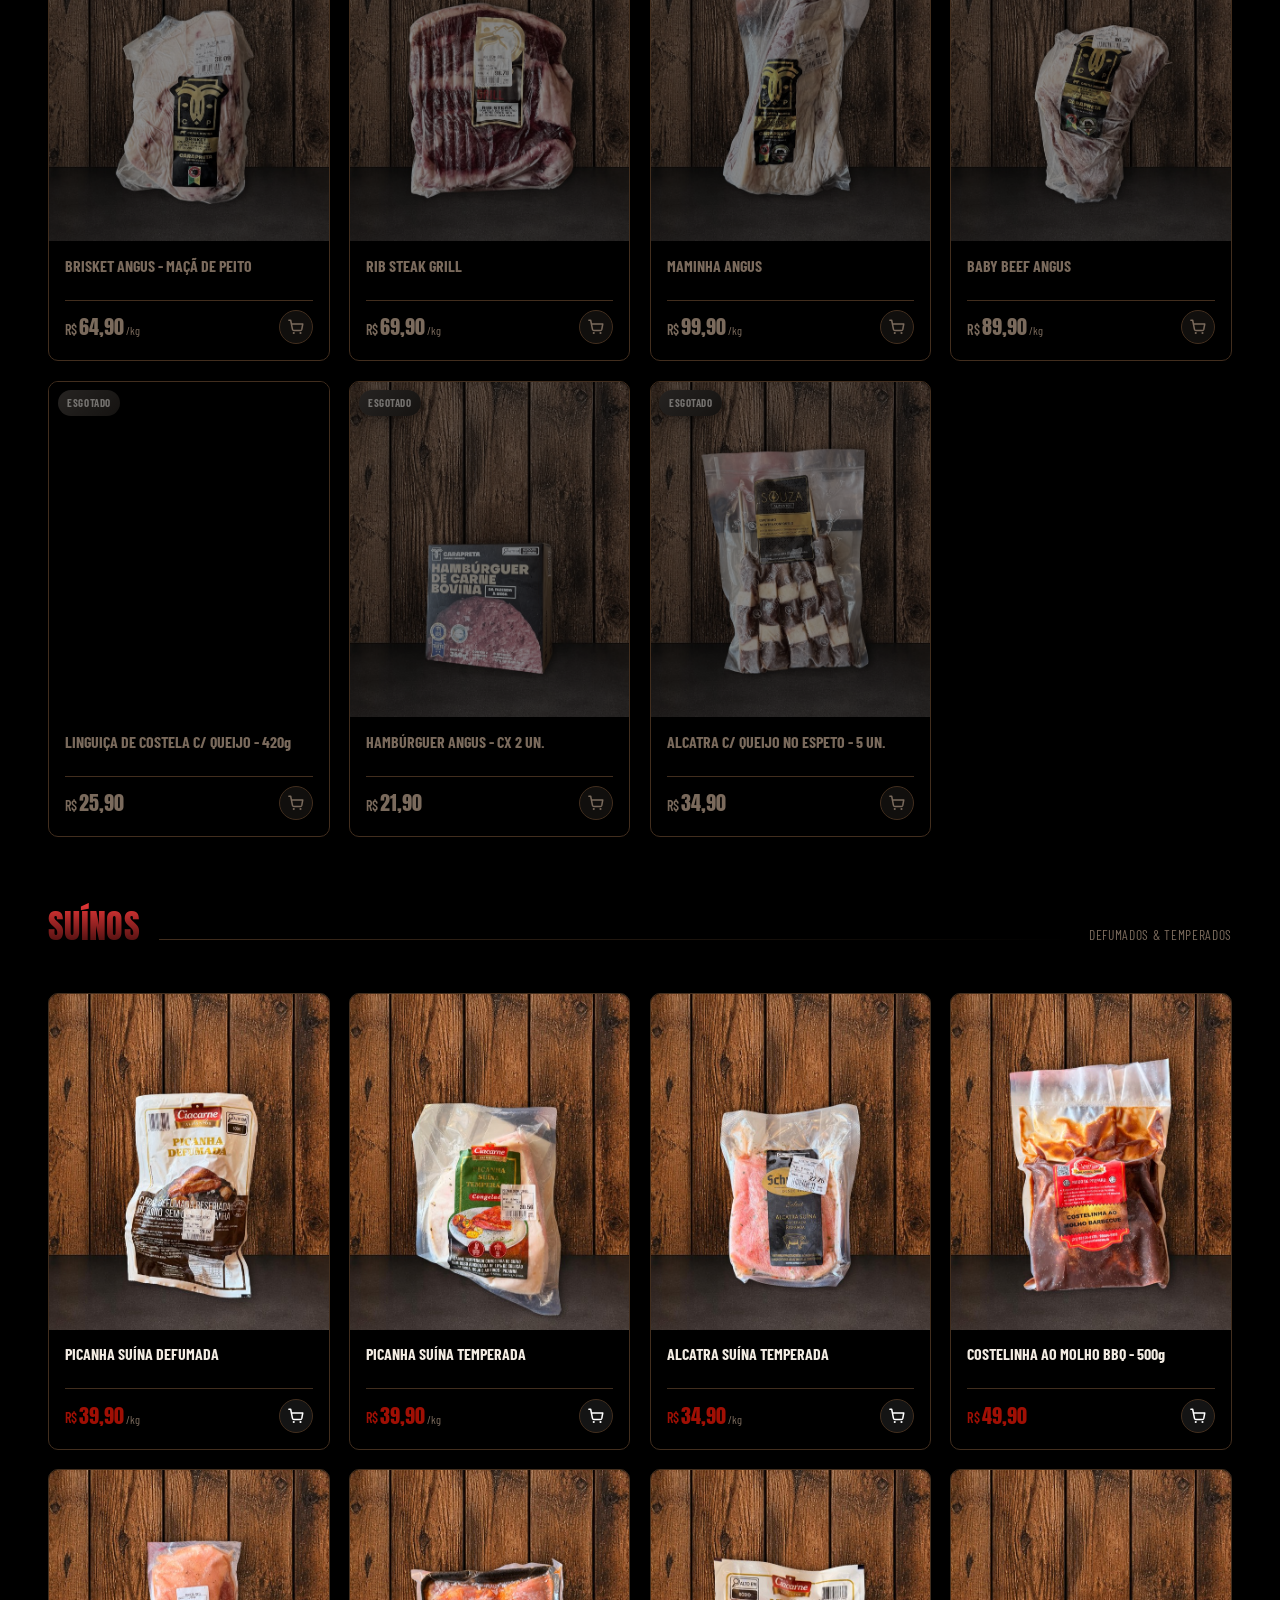
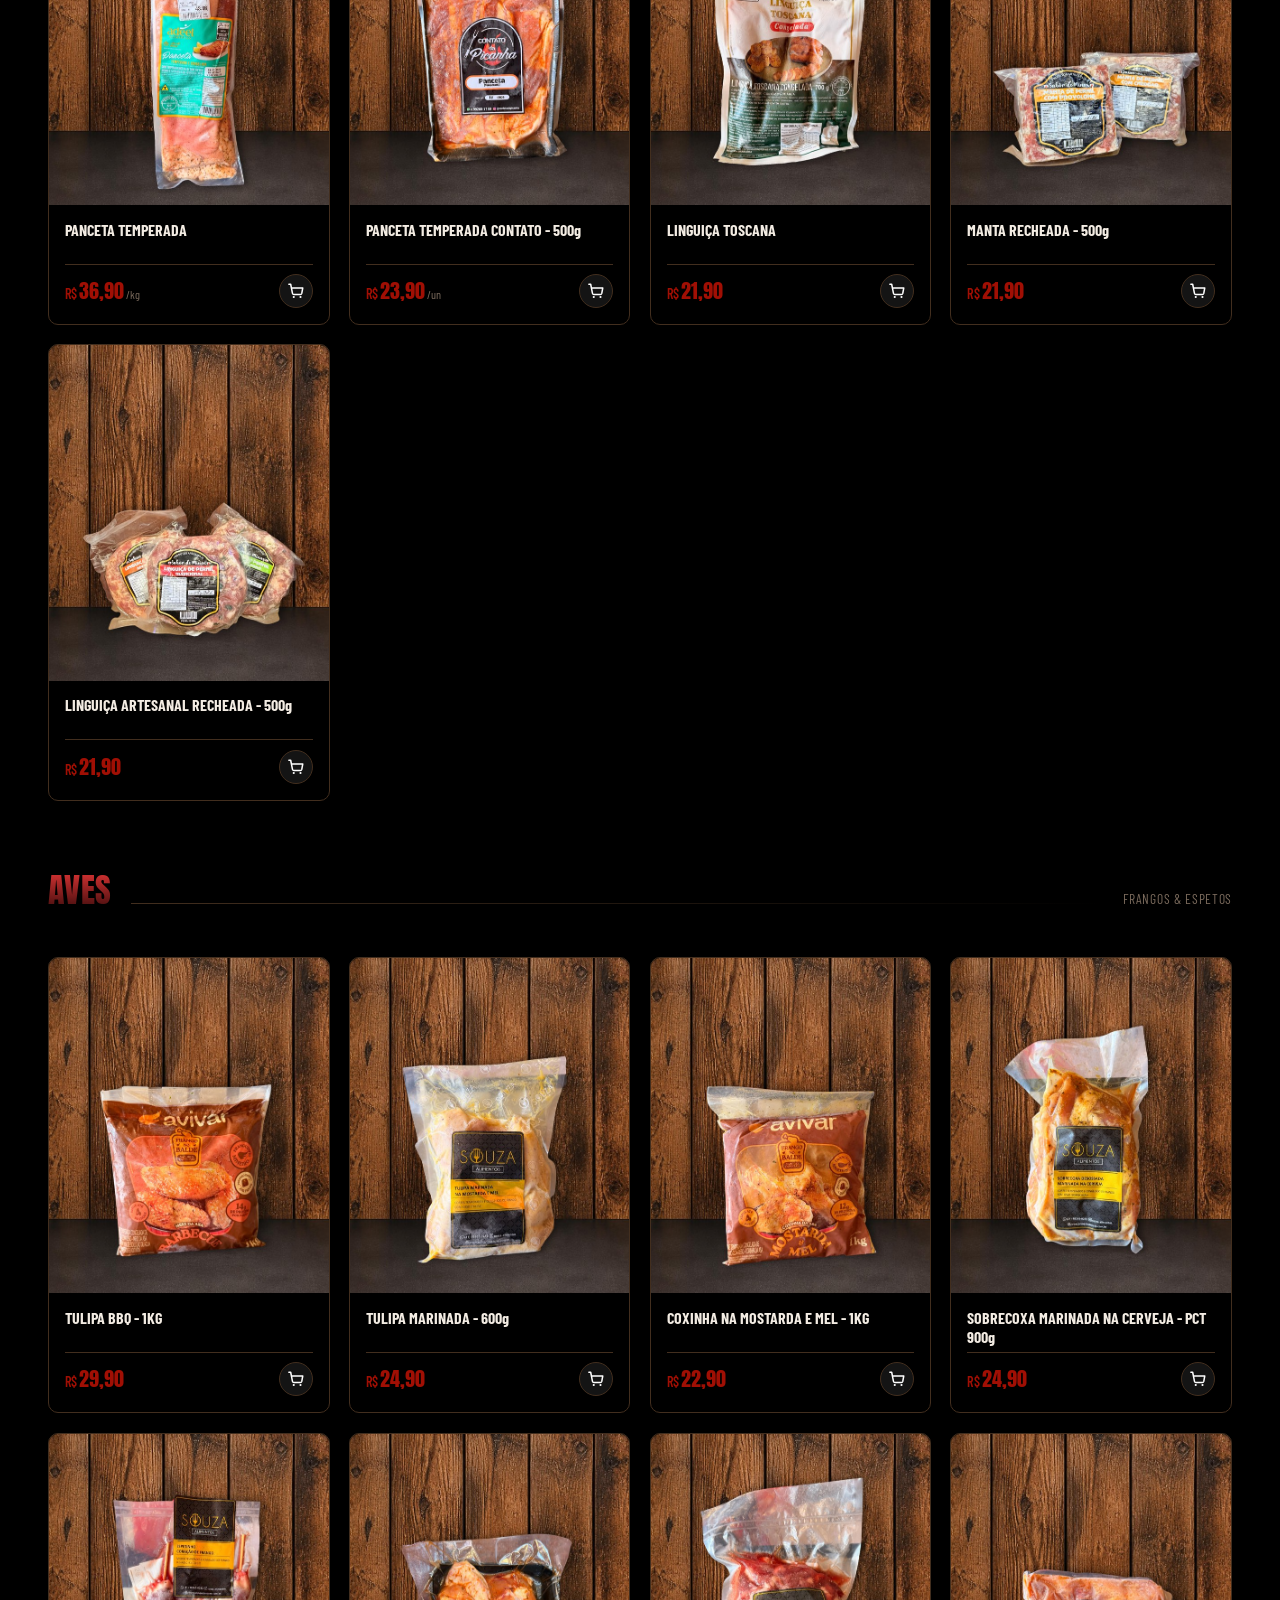
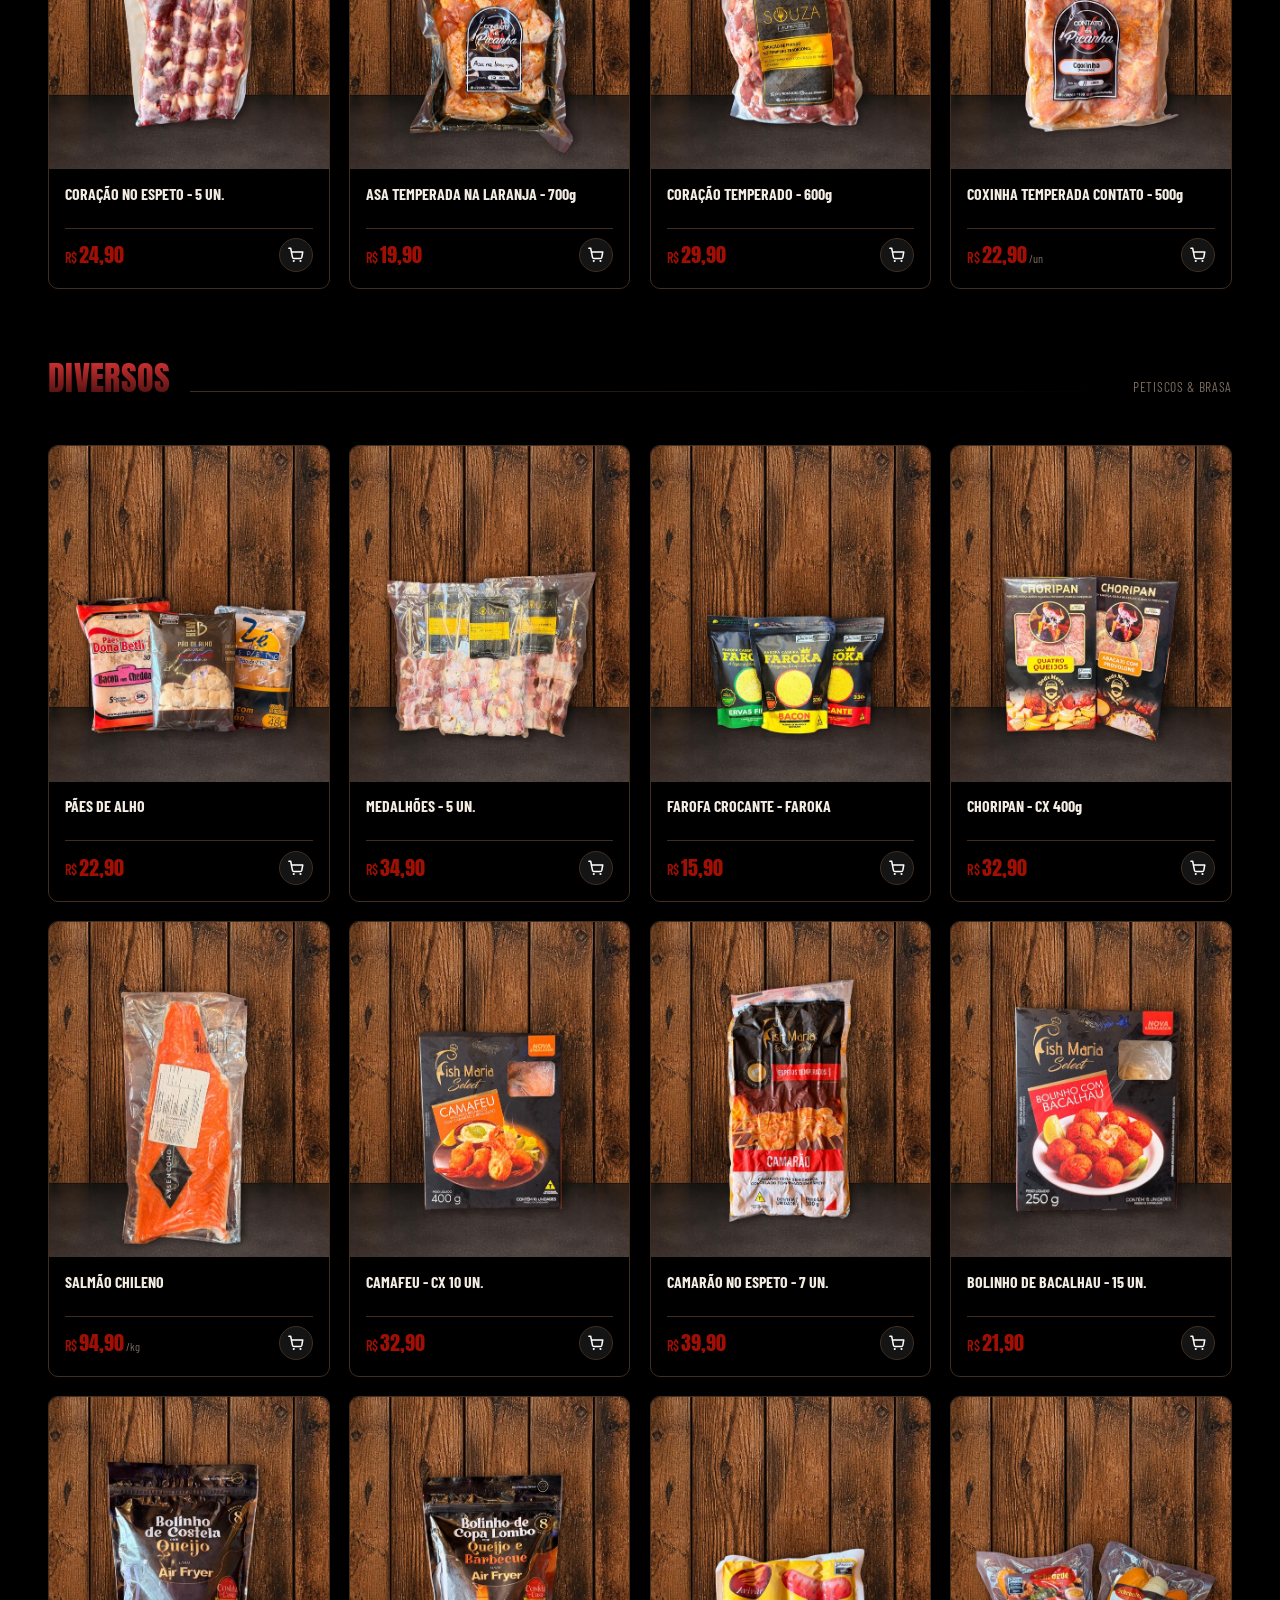
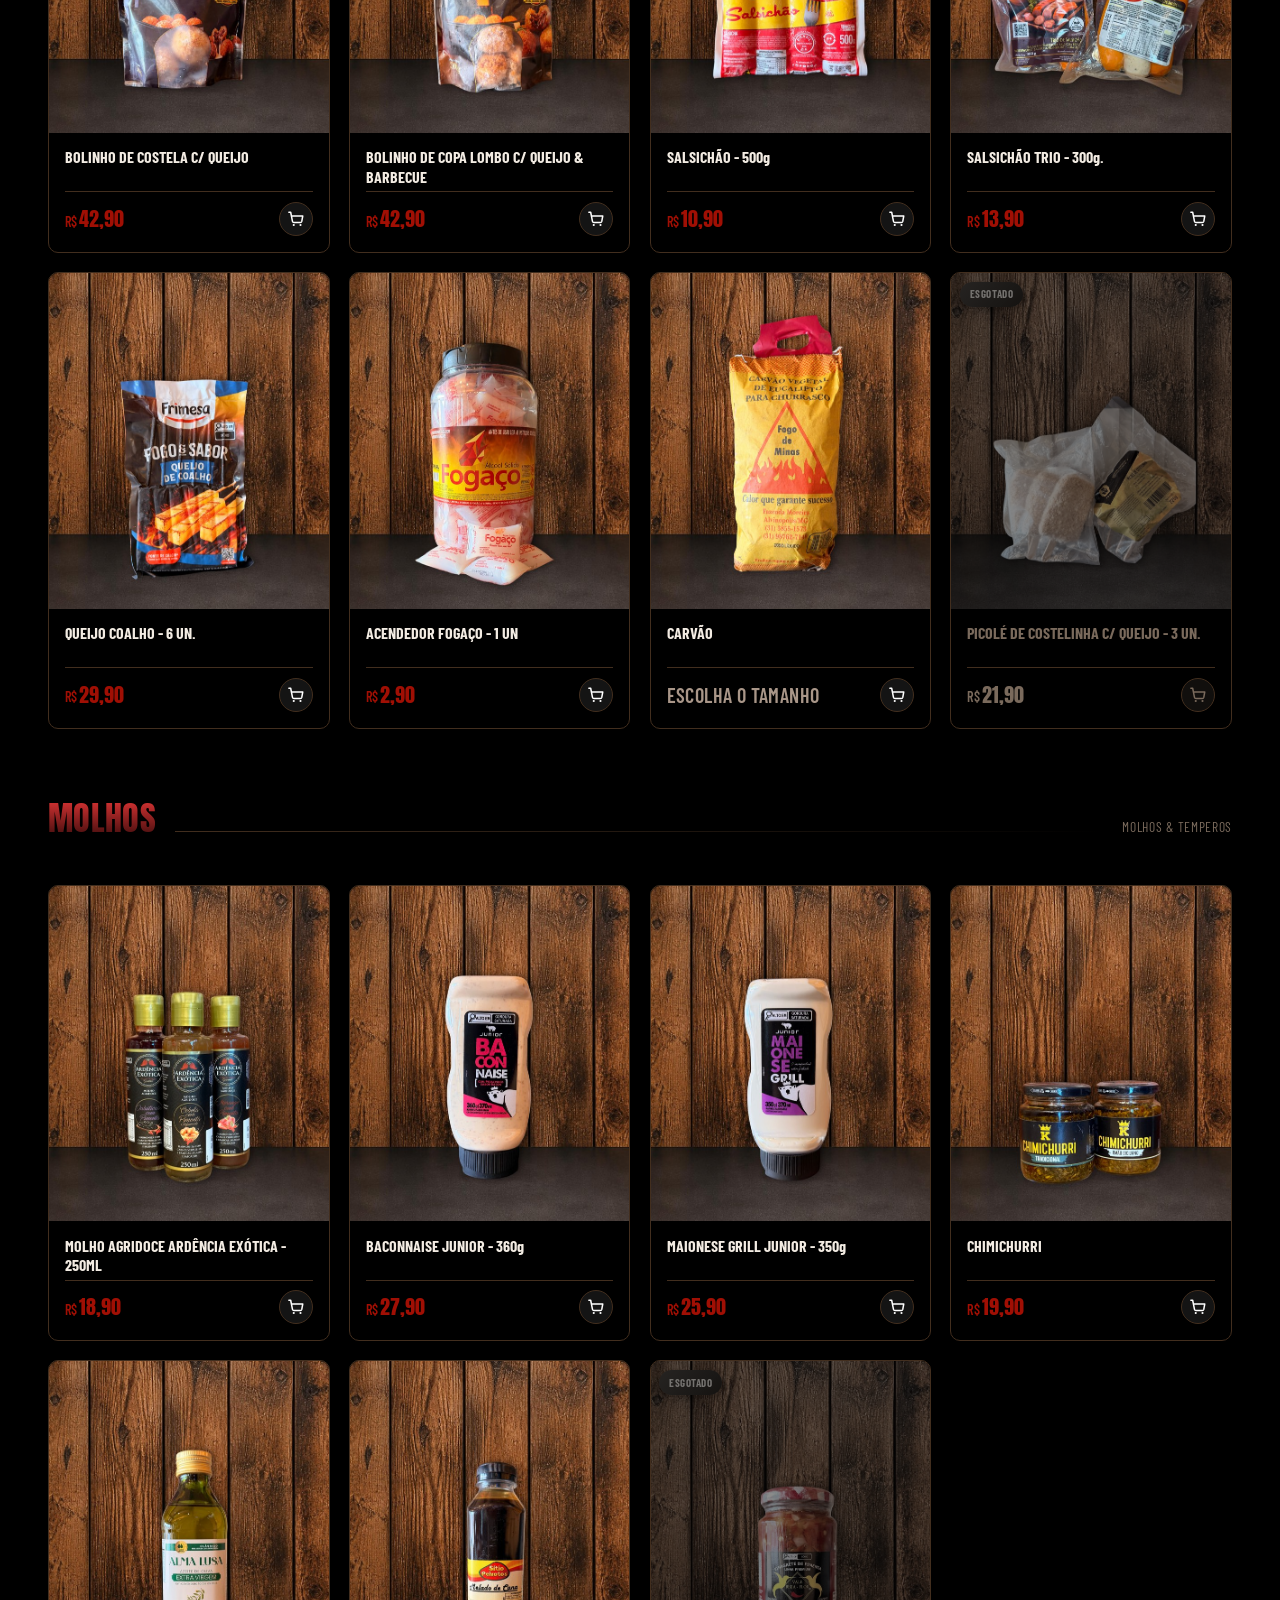
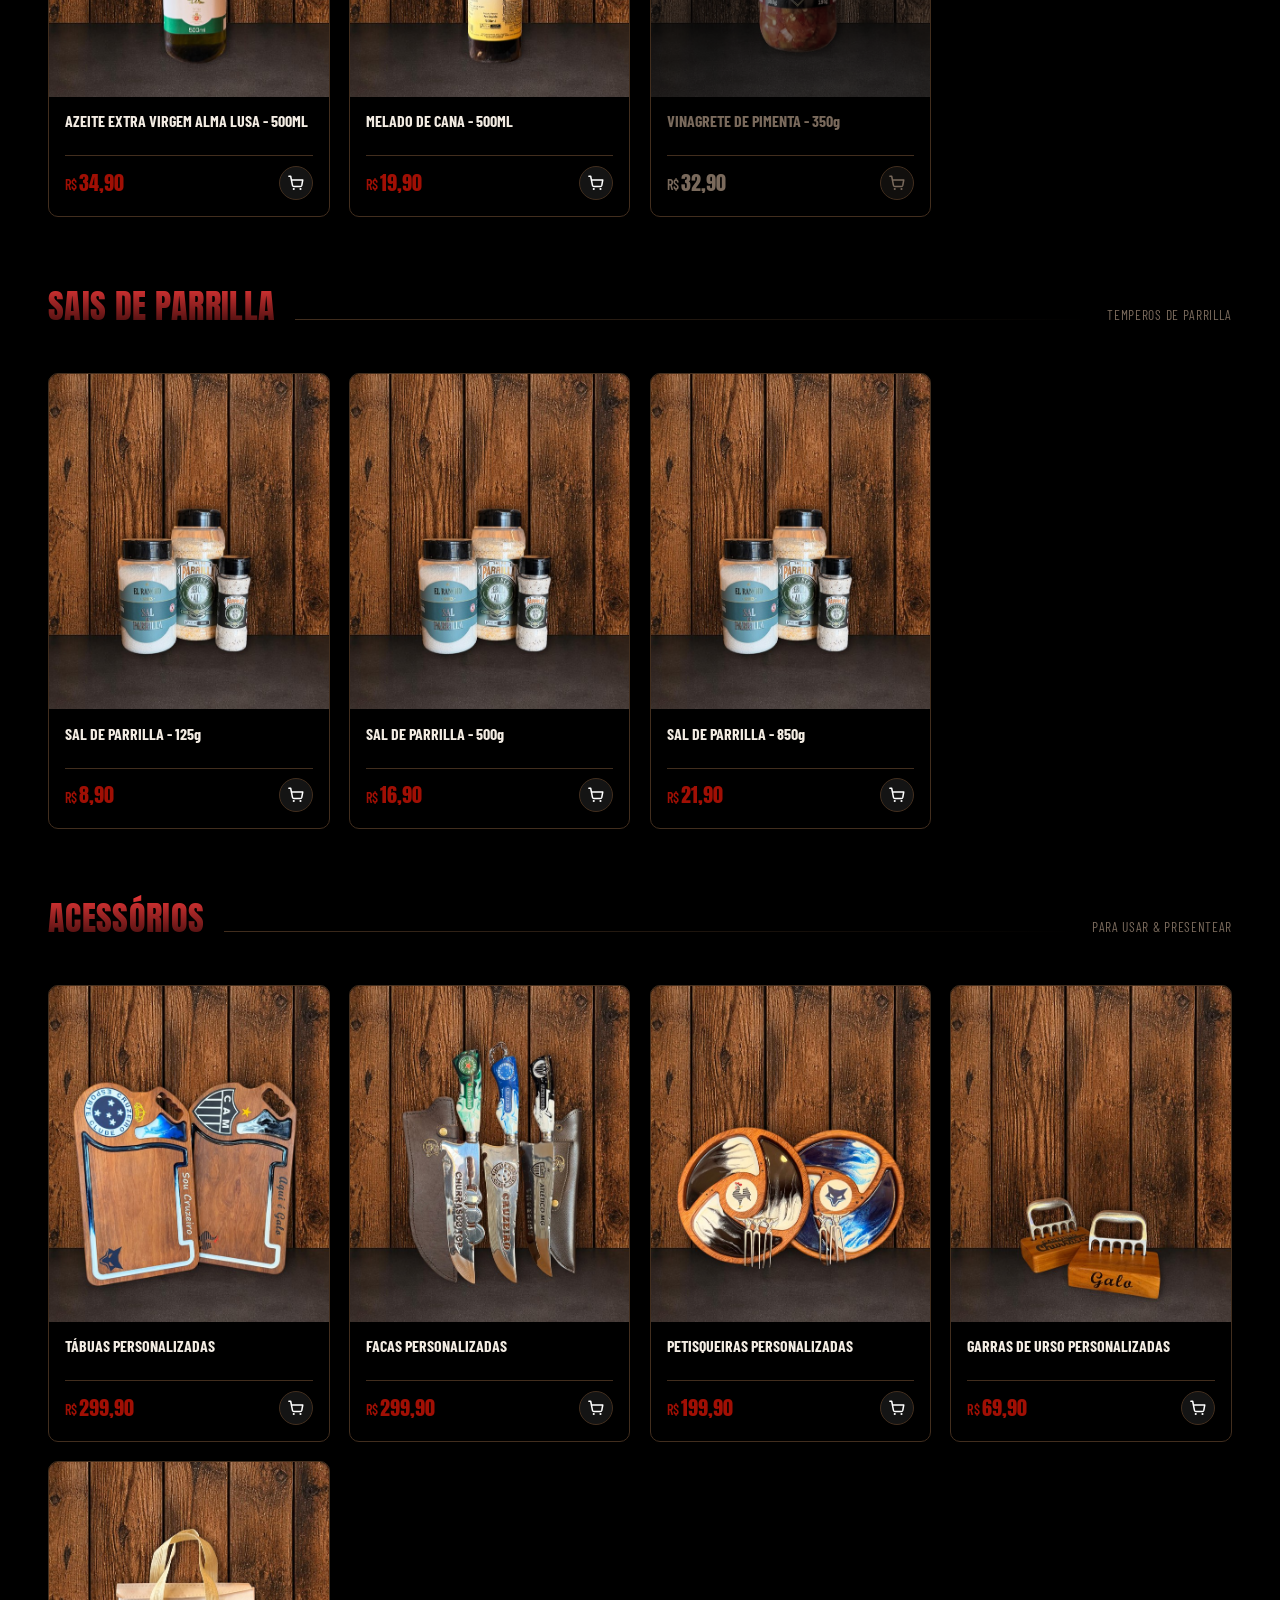
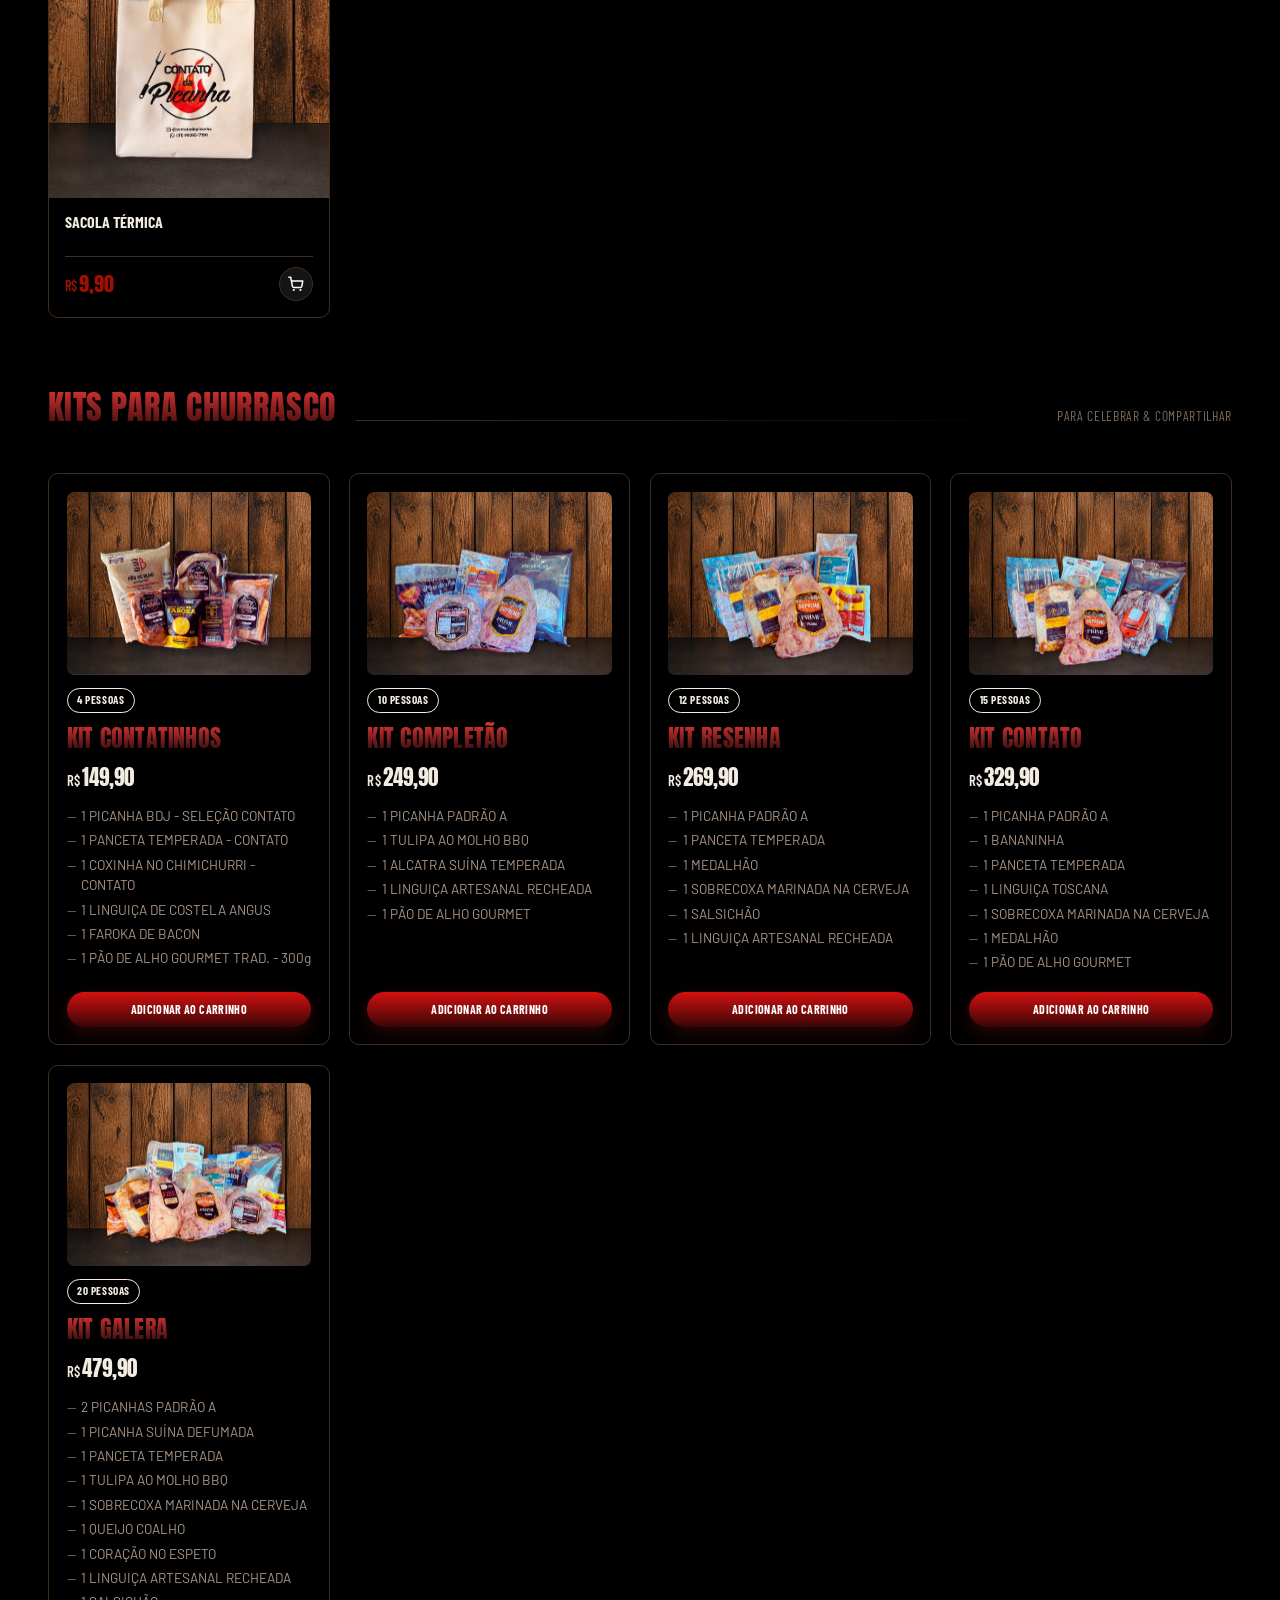
==== commit 3237f8b5: "alteração de produtos" ====
--- a/index.html
+++ b/index.html
@@ -2060,6 +2060,28 @@
             </div>
           </div>
 
+          <div class="product-card" data-key="diversos:salsichao-trio">
+            <div class="product-media">
+              <img class="product-photo" src="images/products/diversos/salsichao-trio.jpg" 
+               alt="Salsichão Trio 300g" loading="lazy">
+               <span class="product-tag">Promoção</span>
+            </div>
+            <div class="product-body">
+              <h4 class="product-name">Salsichão Trio 300g</h4>
+              <div class="product-footer">
+                <span class="product-price"><small>R$</small>13,90</span>
+                <button type="button" class="product-cta add-cart-btn" aria-label="Adicionar ao carrinho">
+                  <svg viewBox="0 0 24 24" width="18" height="18" fill="none" stroke="currentColor" stroke-width="2"
+                    stroke-linecap="round" stroke-linejoin="round" aria-hidden="true">
+                    <circle cx="9" cy="20" r="1.4" fill="currentColor" stroke="none" />
+                    <circle cx="18" cy="20" r="1.4" fill="currentColor" stroke="none" />
+                    <path d="M2.5 3h2.4l2.4 12.2a2 2 0 0 0 2 1.6h8.4a2 2 0 0 0 2-1.6L21 8H6" />
+                  </svg>
+                </button>
+              </div>
+            </div>
+          </div>
+
           <div class="product-card" data-key="diversos:queijo-coalho">
             <div class="product-media">
               <img class="product-photo" src="images/products/diversos/queijo-coalho.jpg" 
